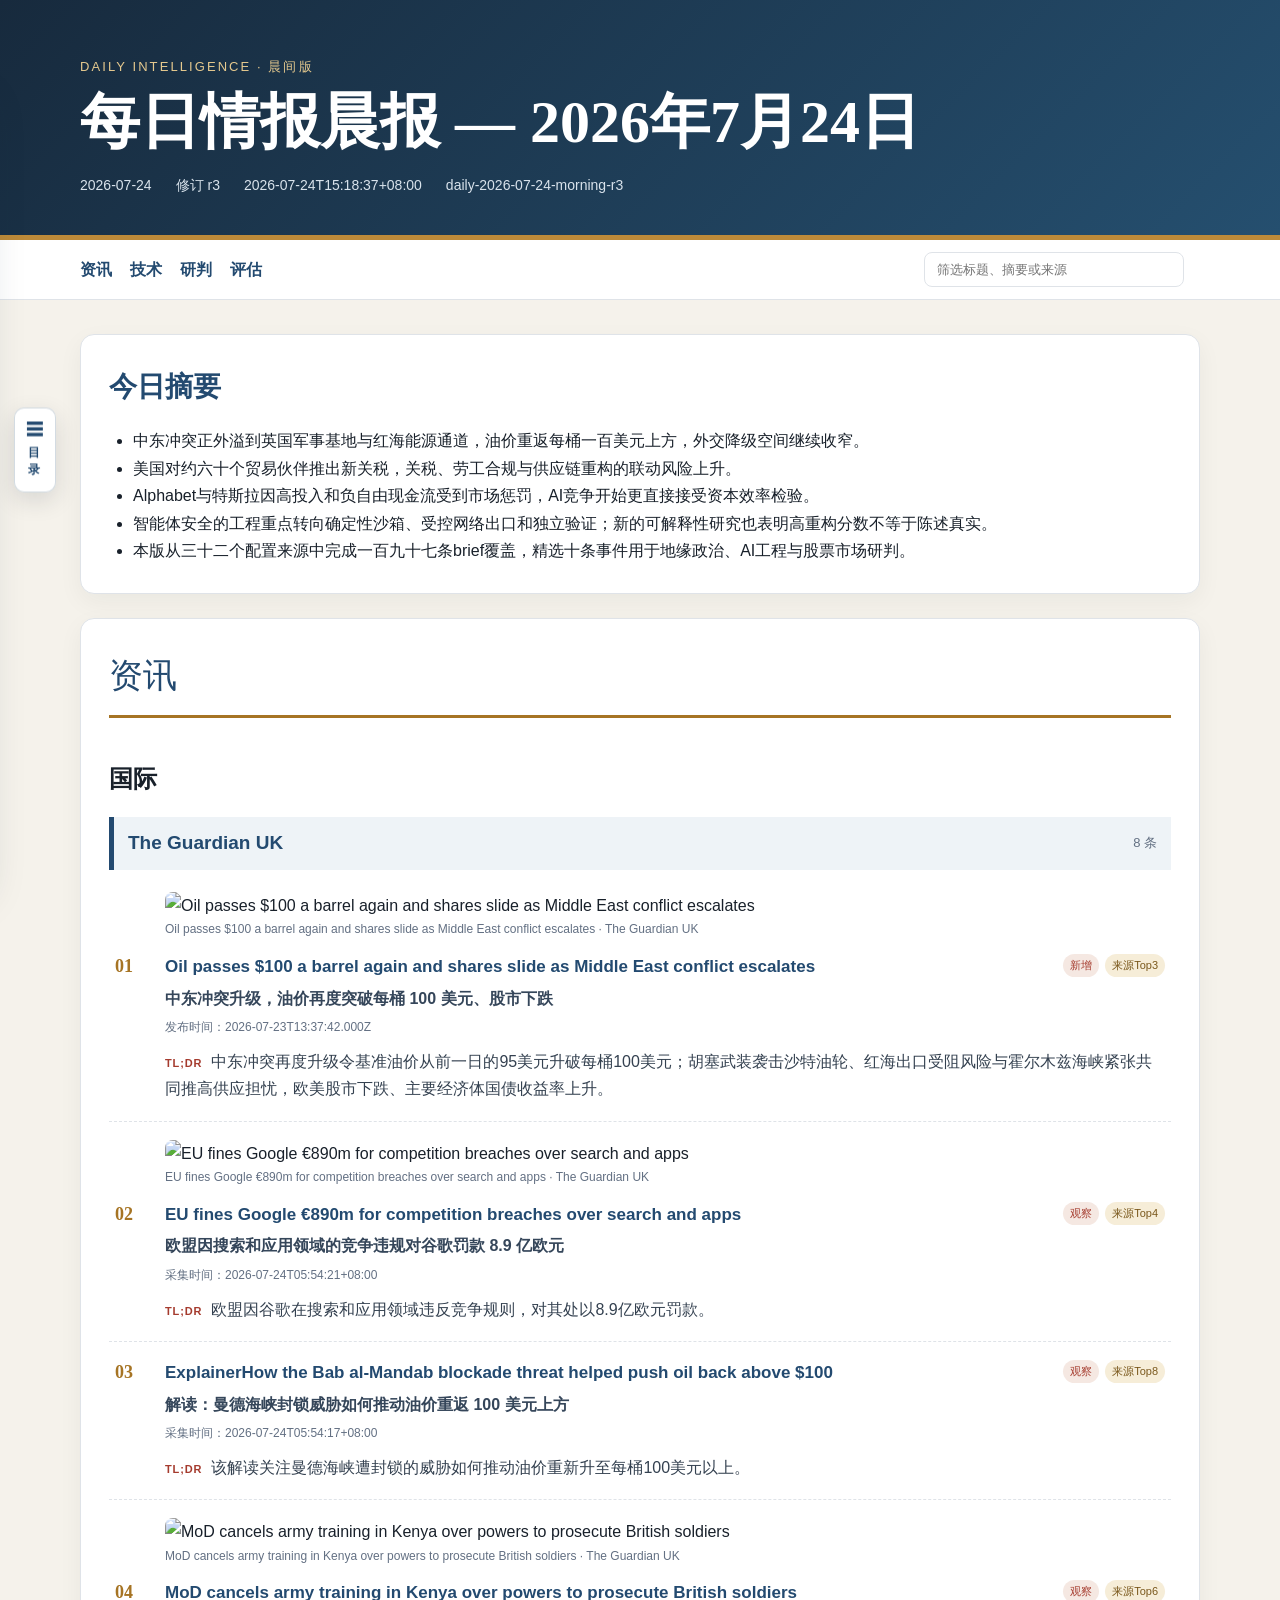
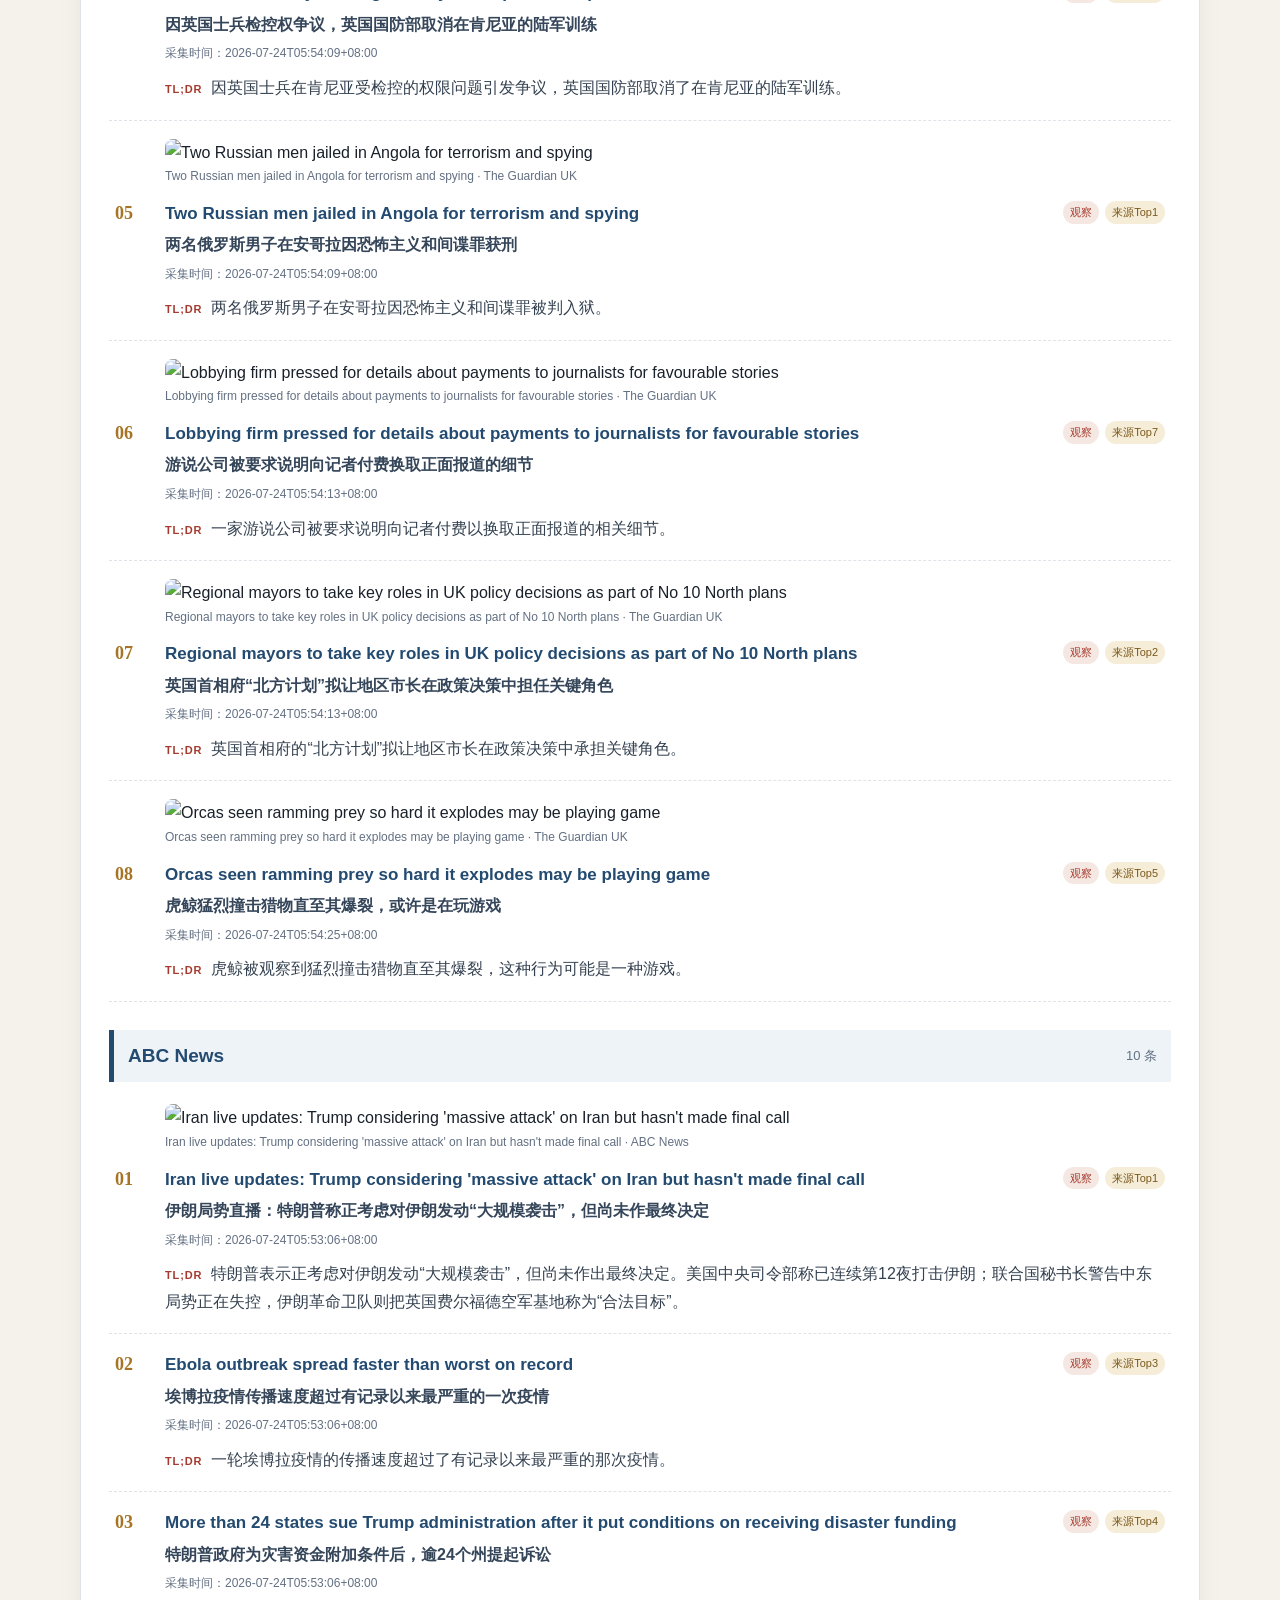
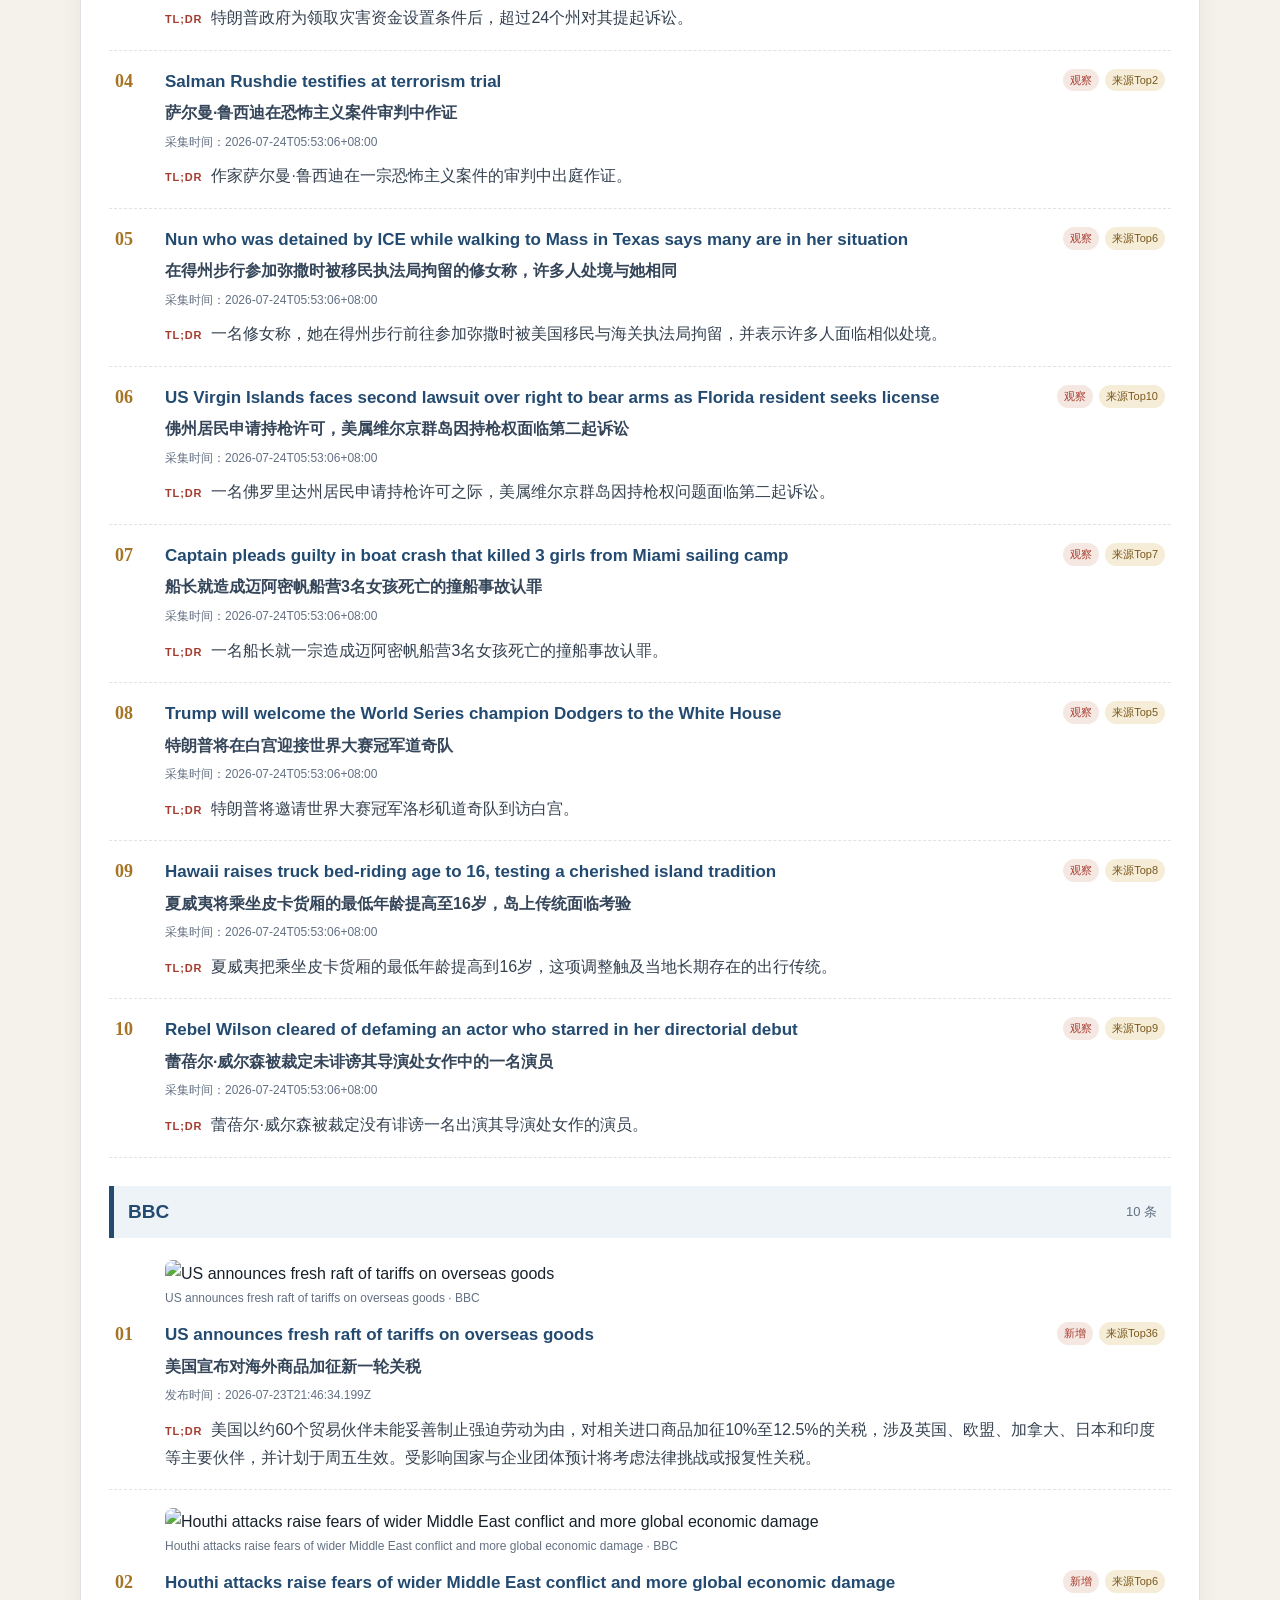
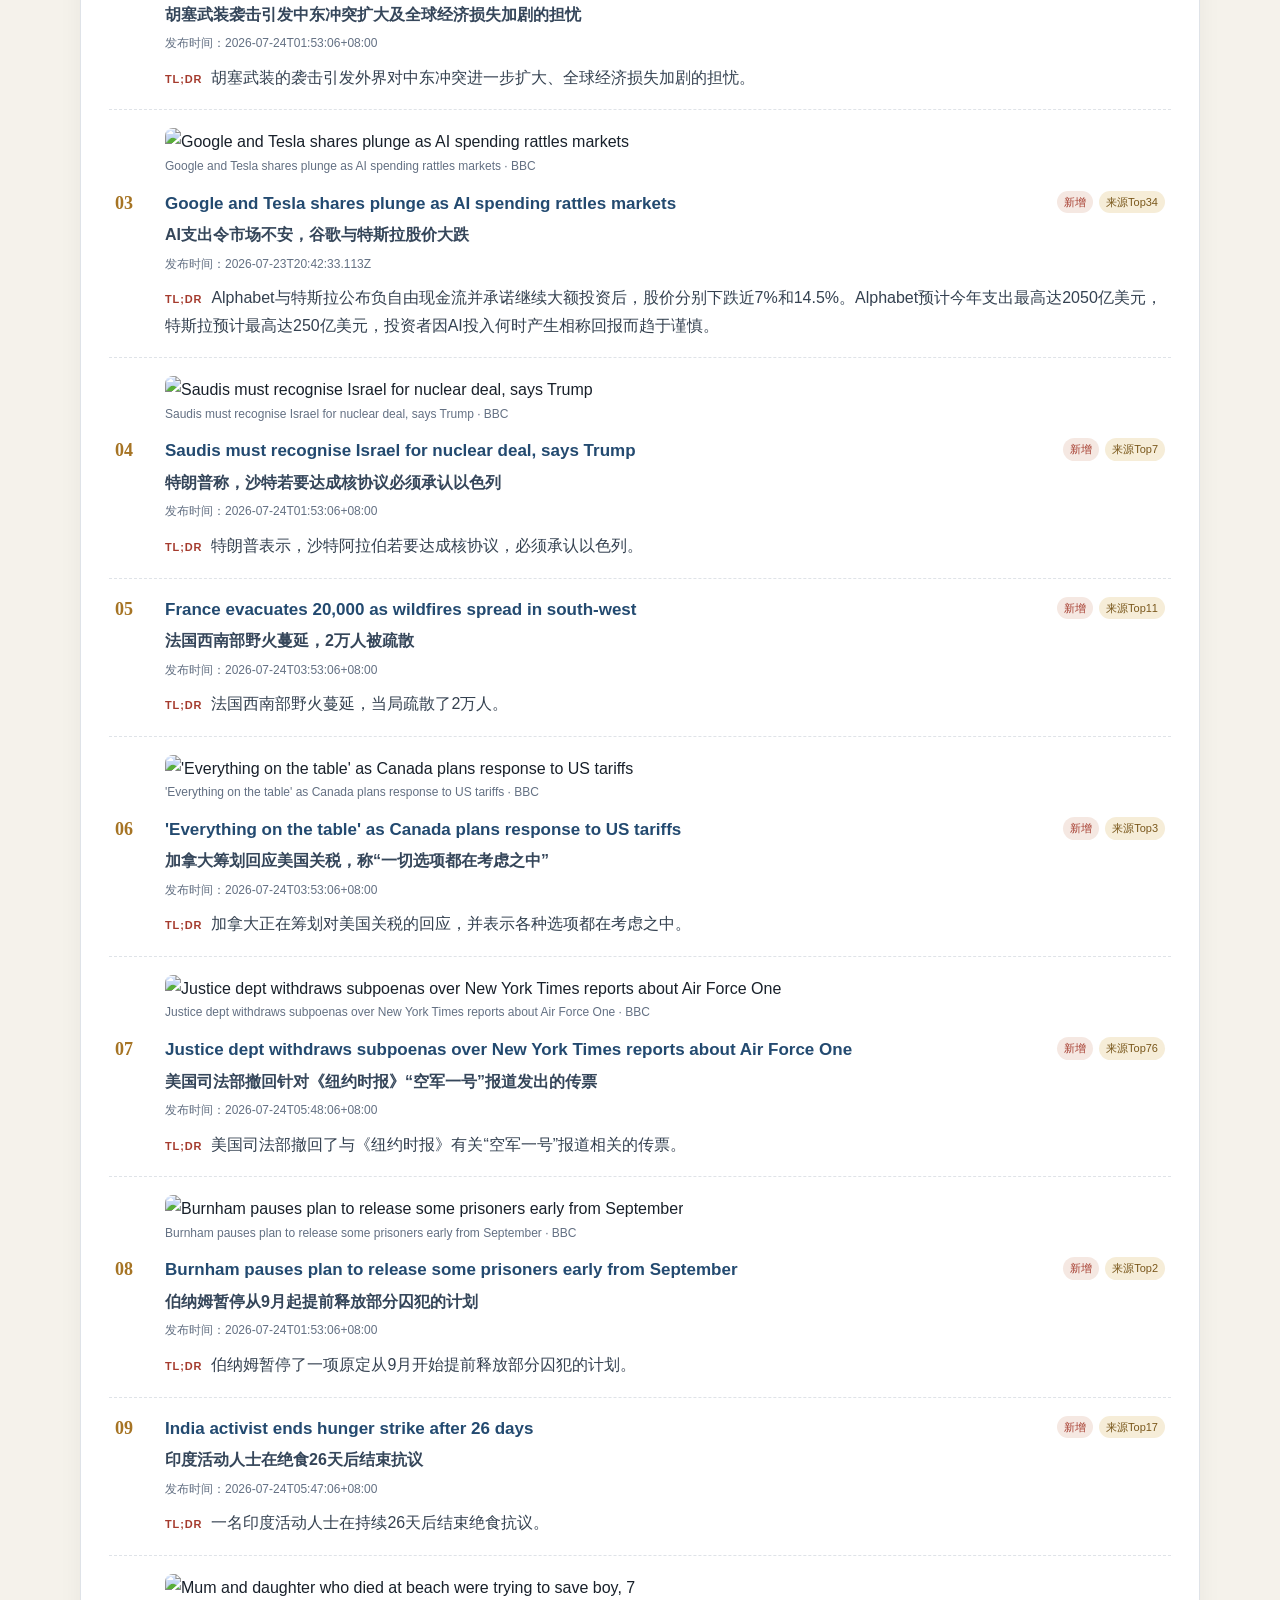
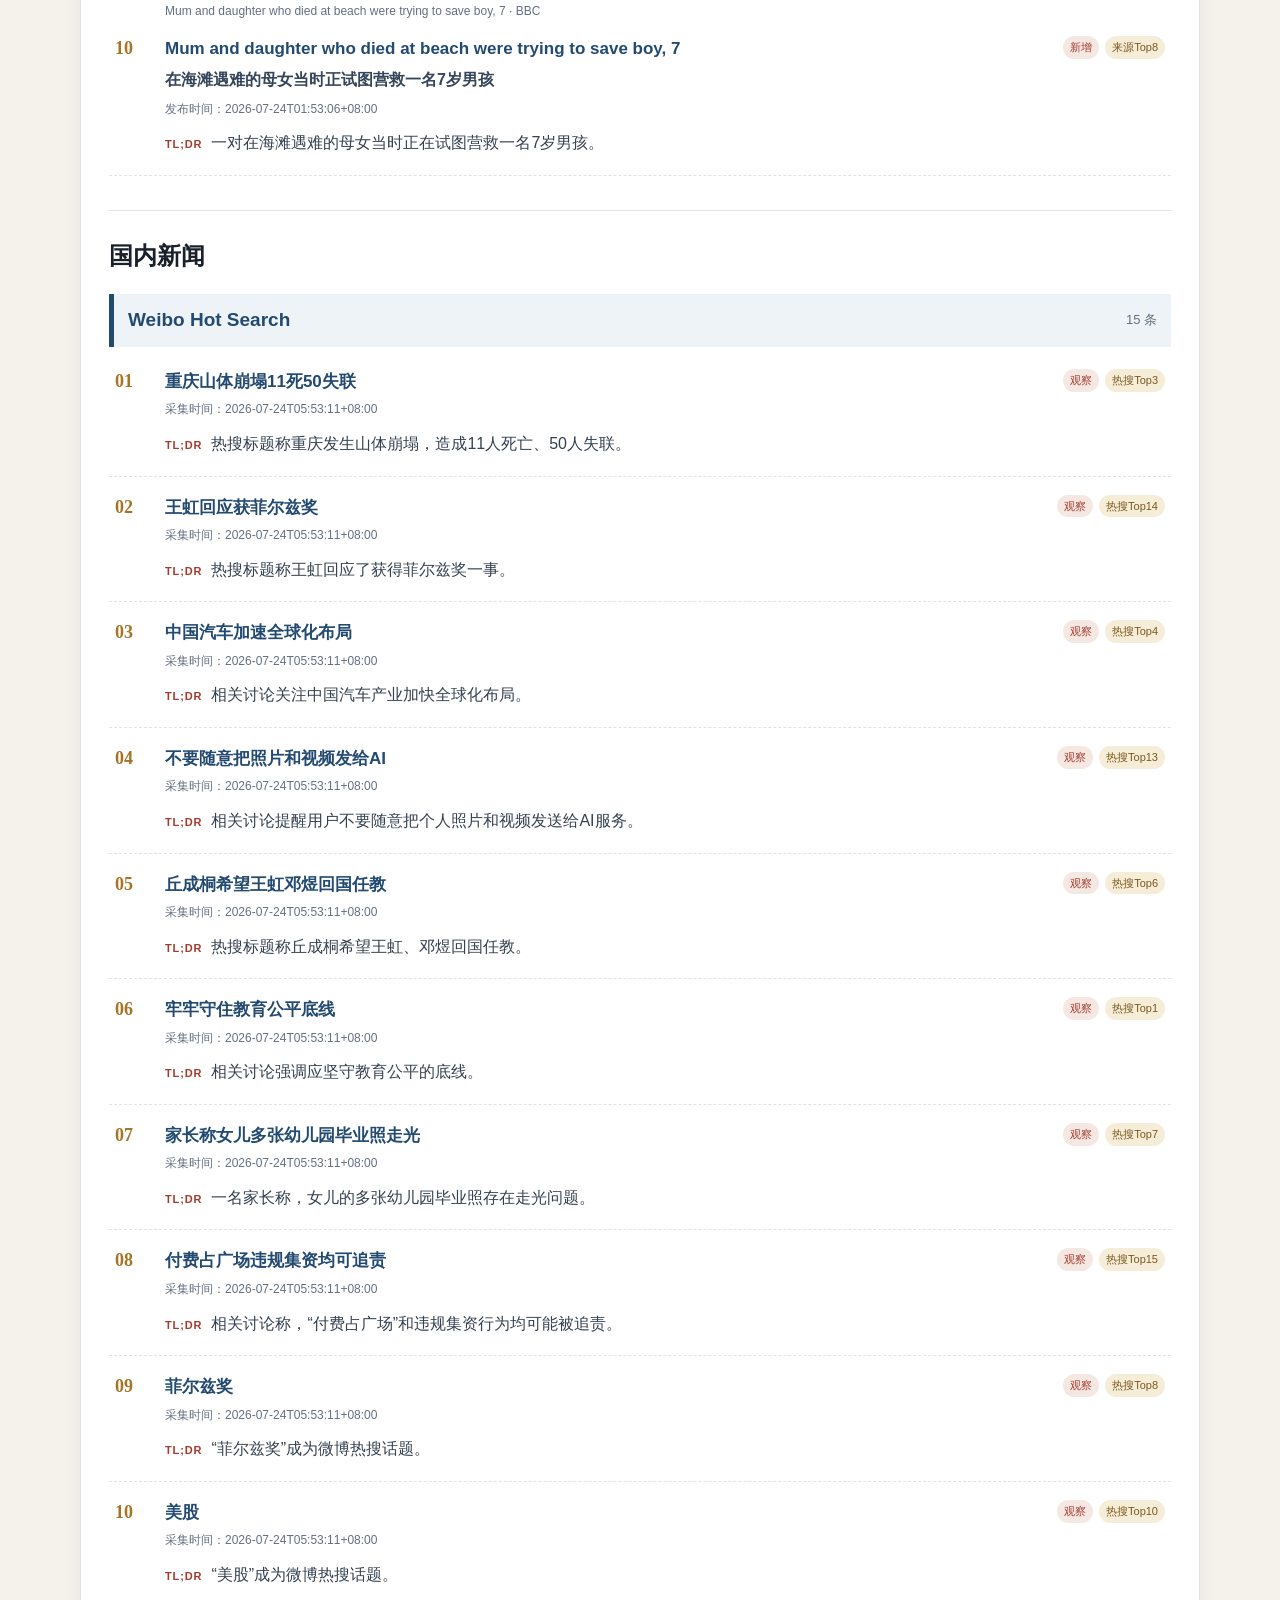
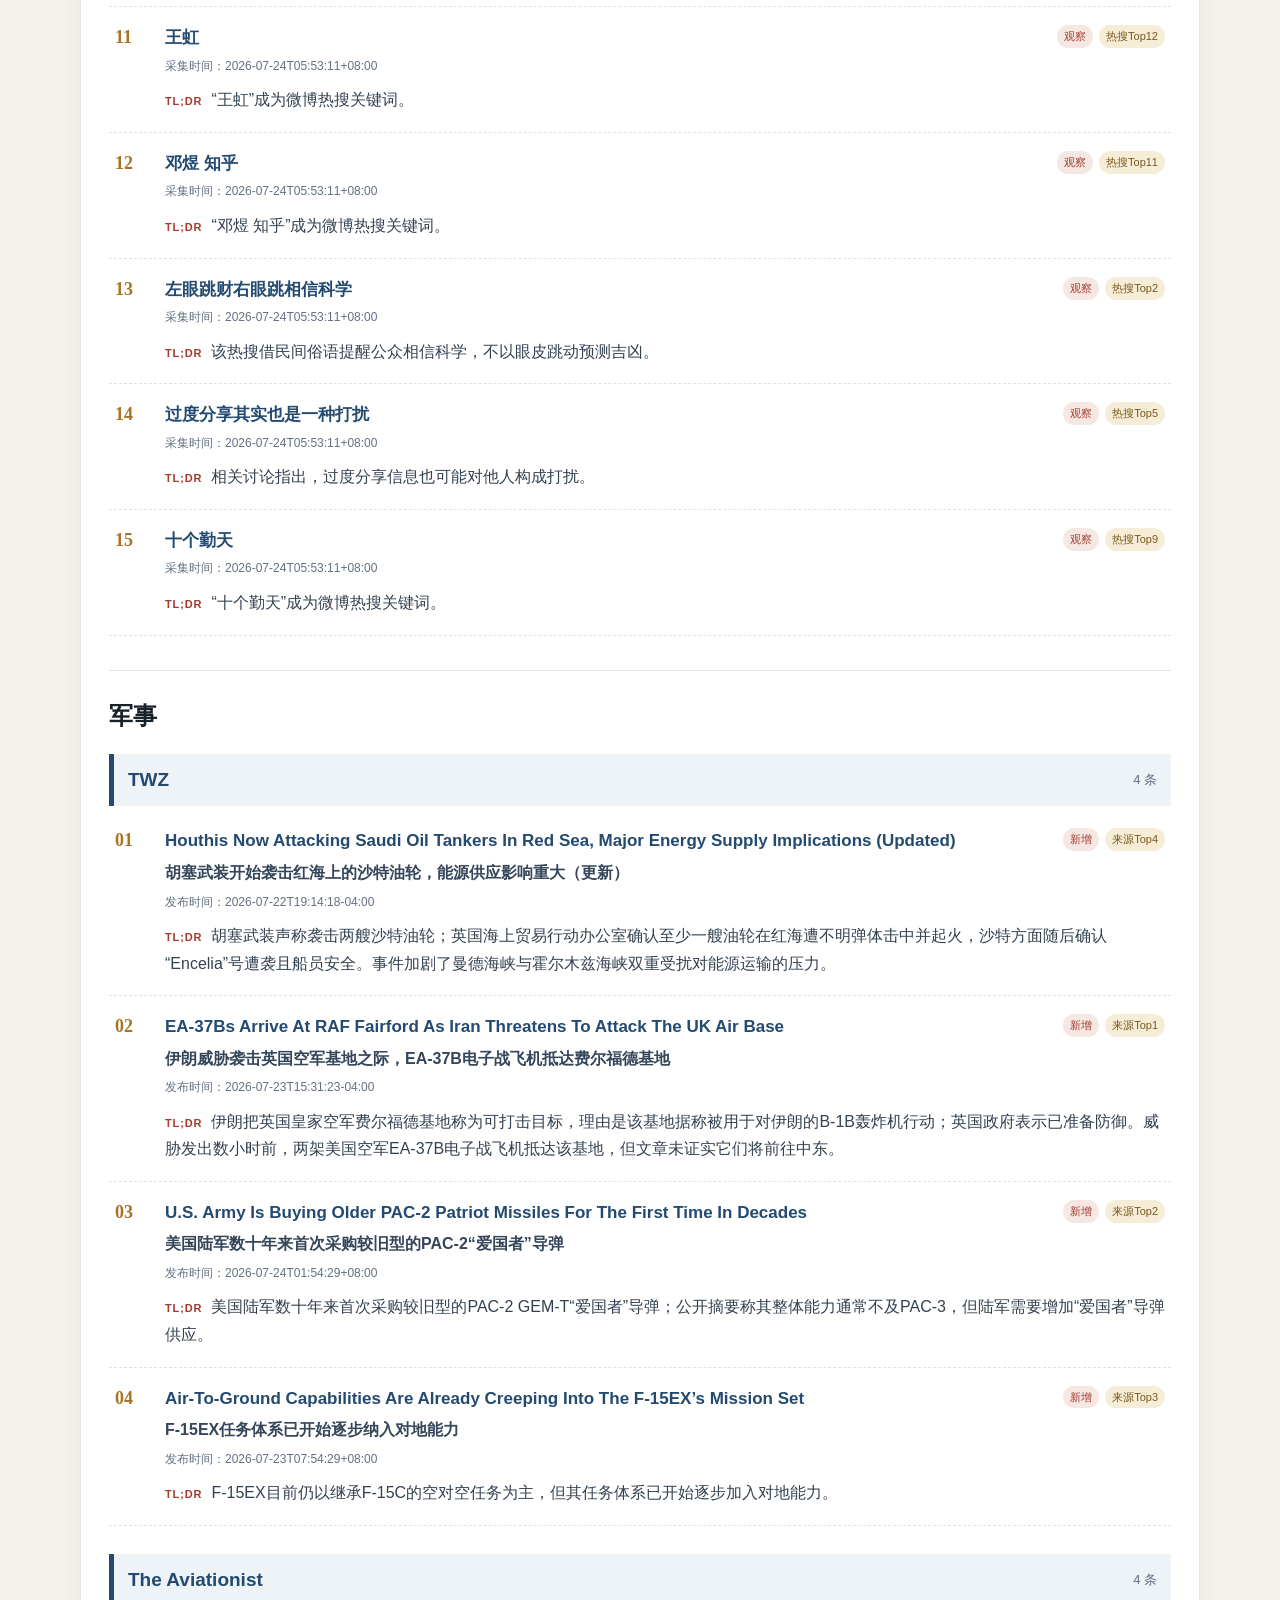
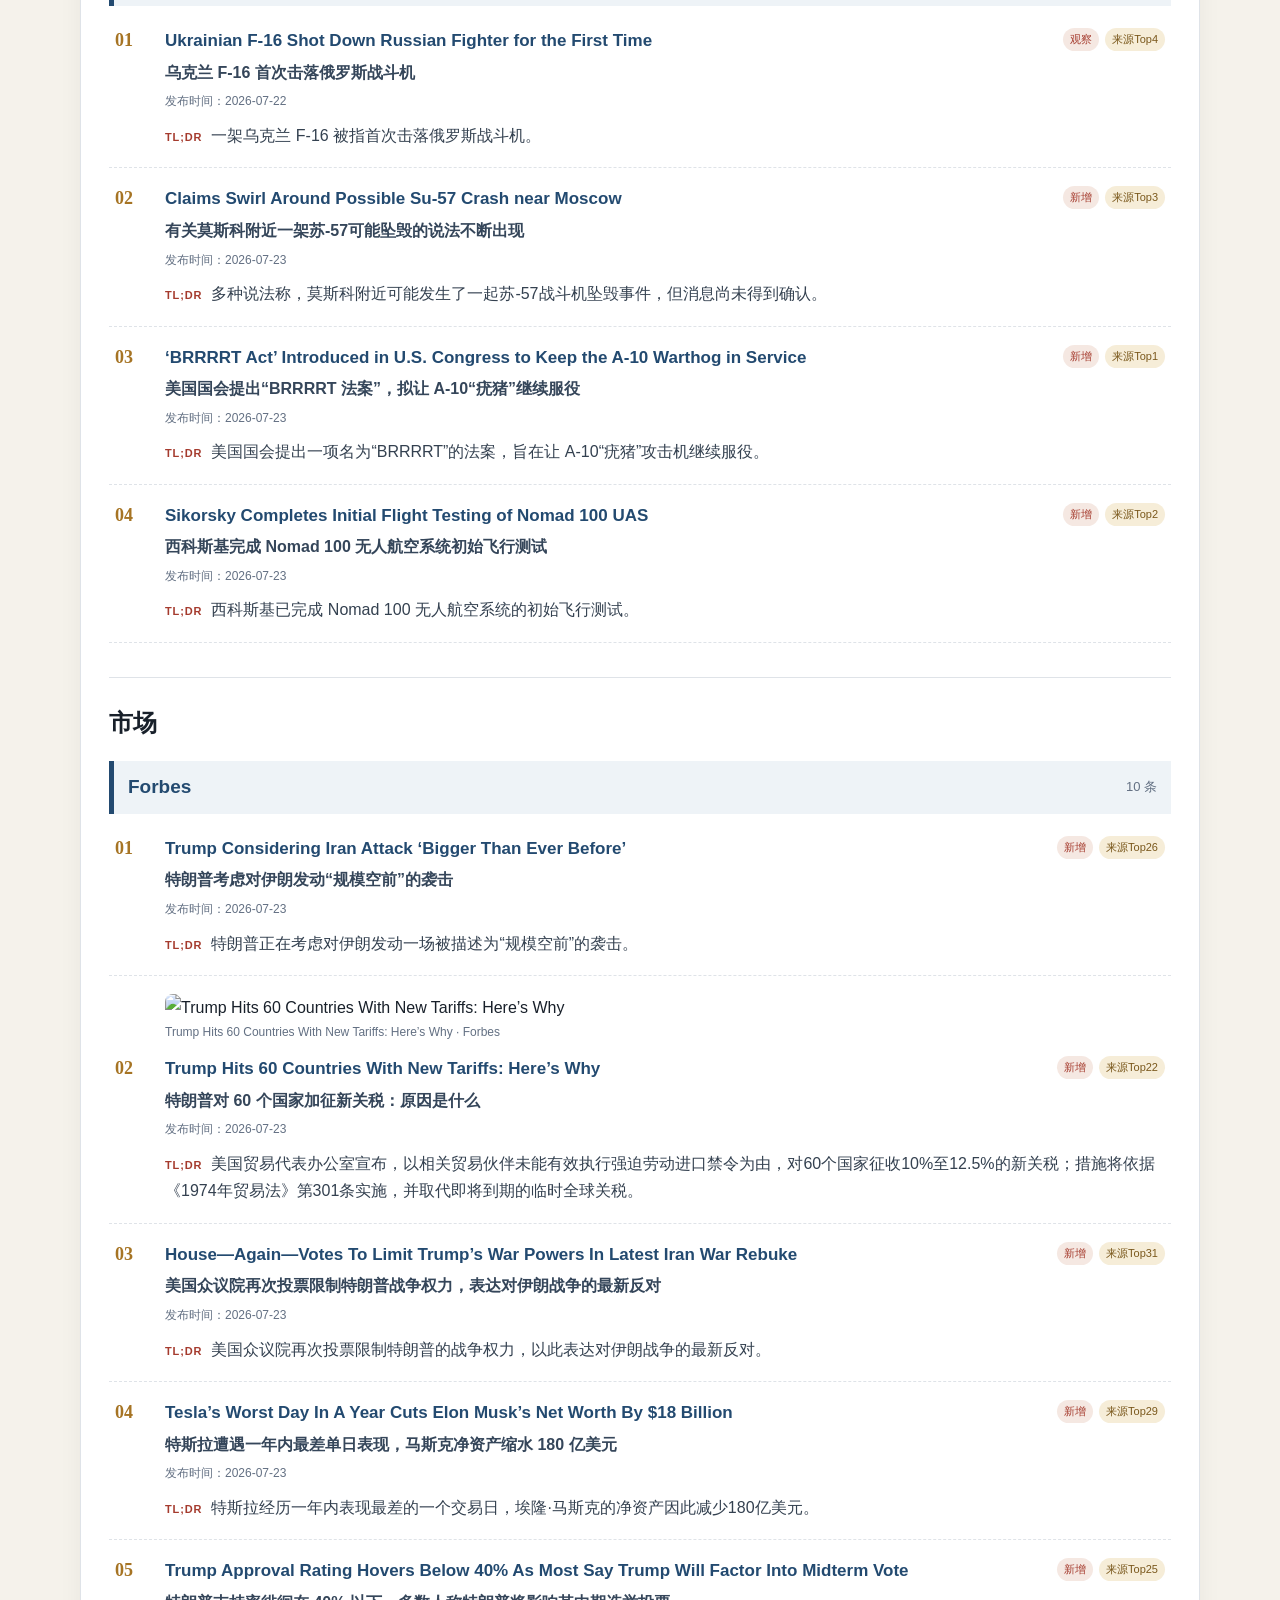
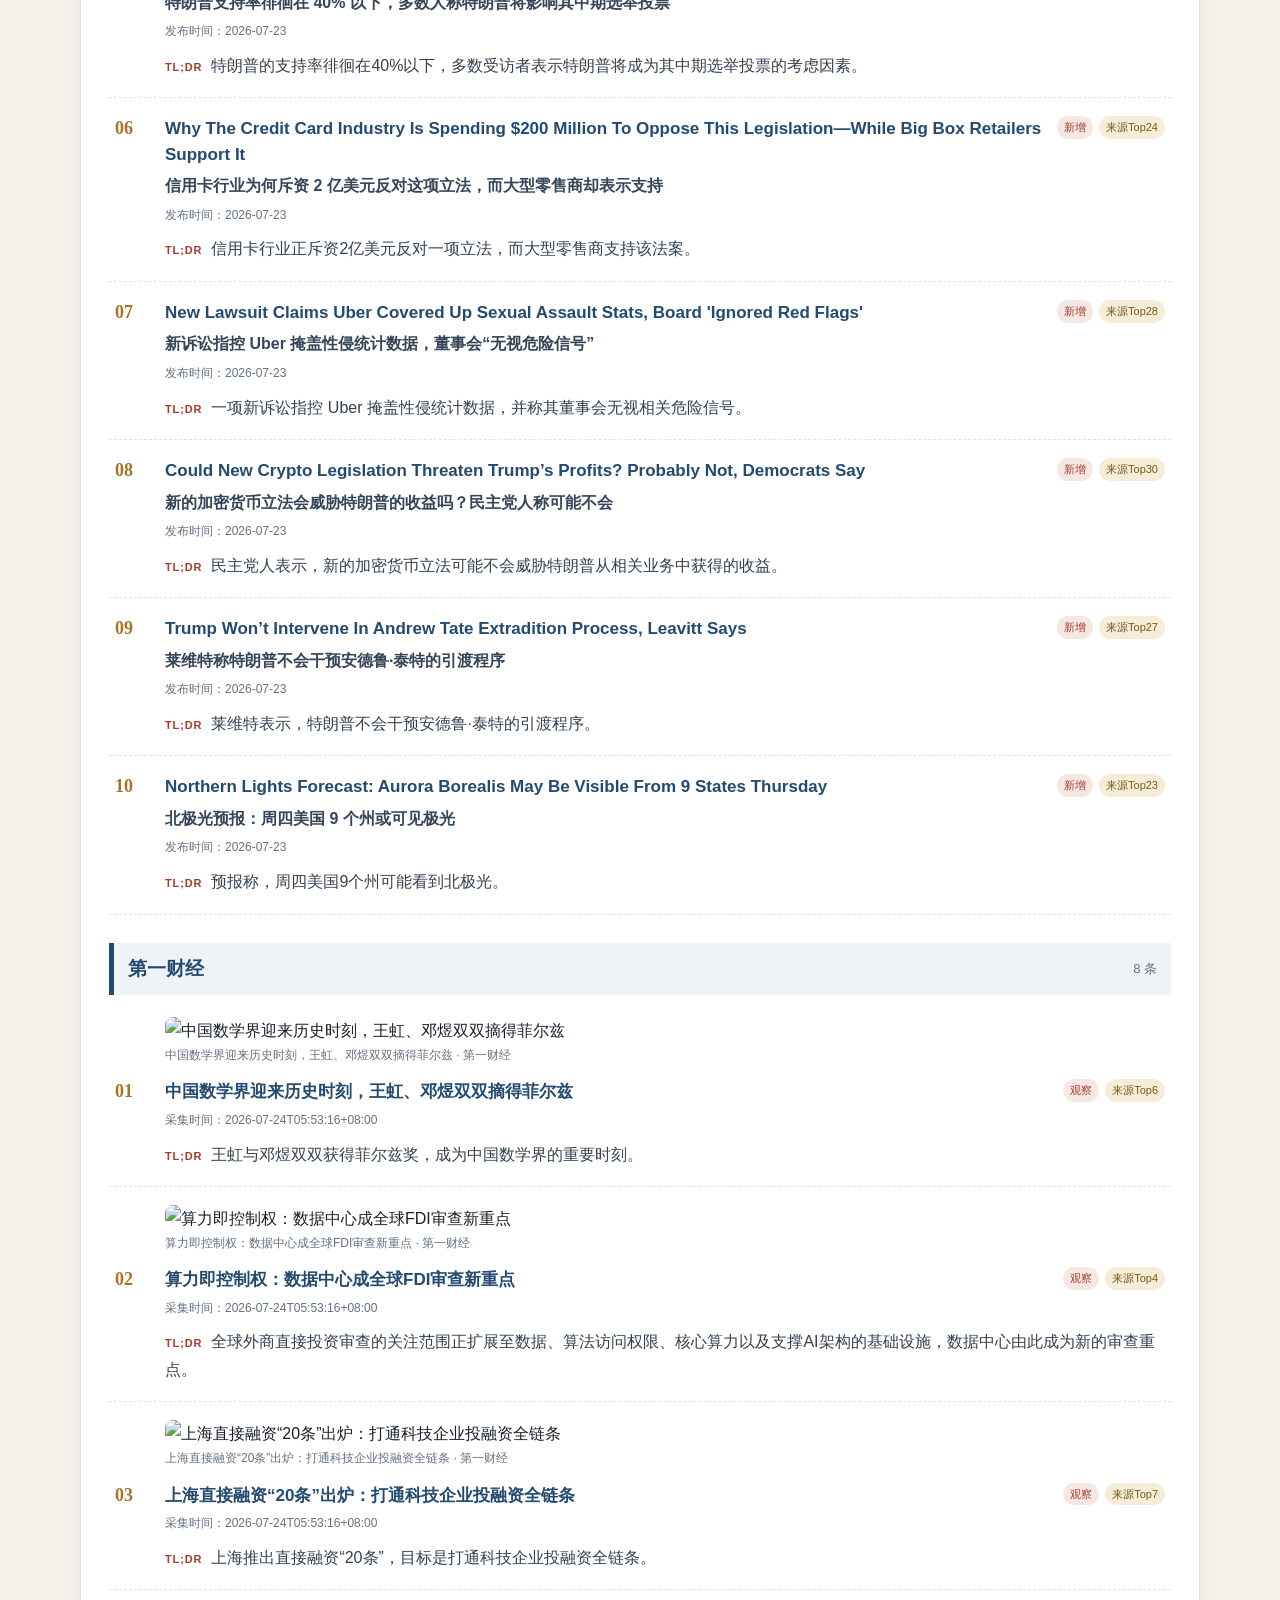
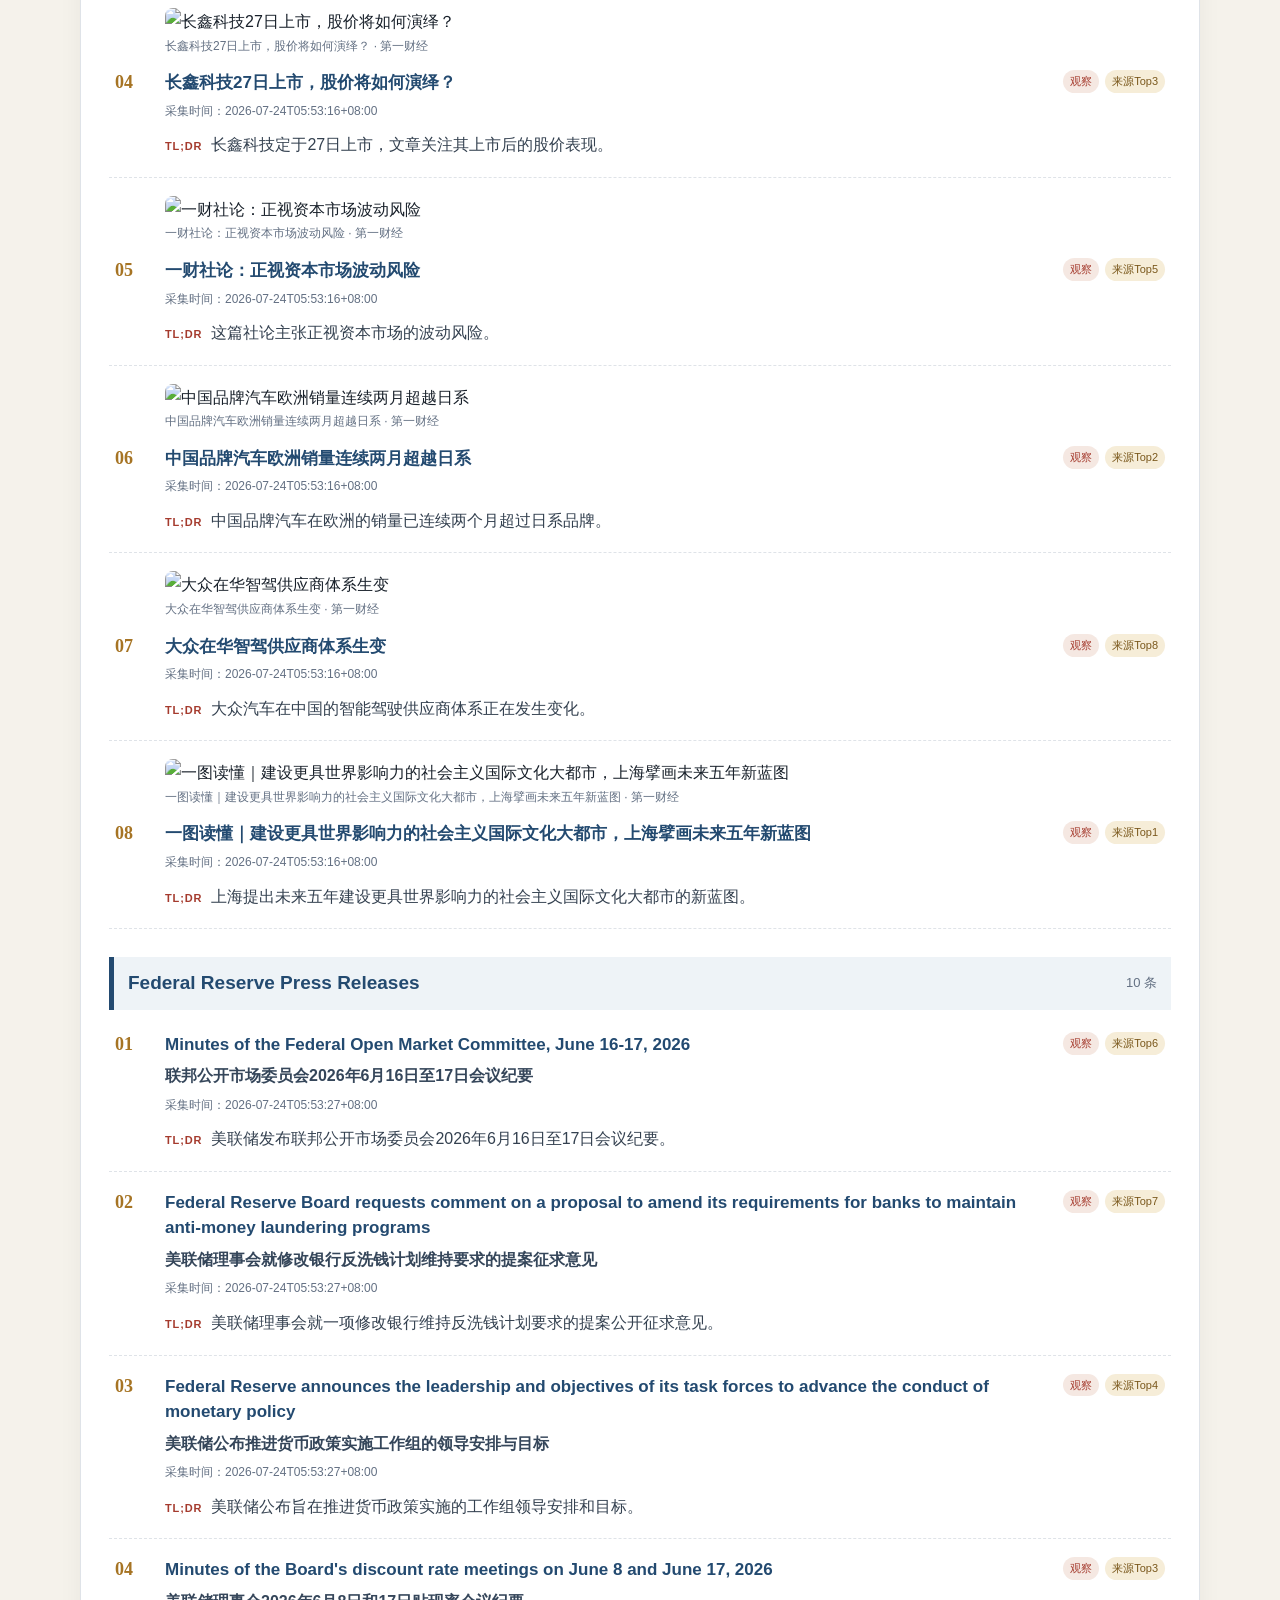
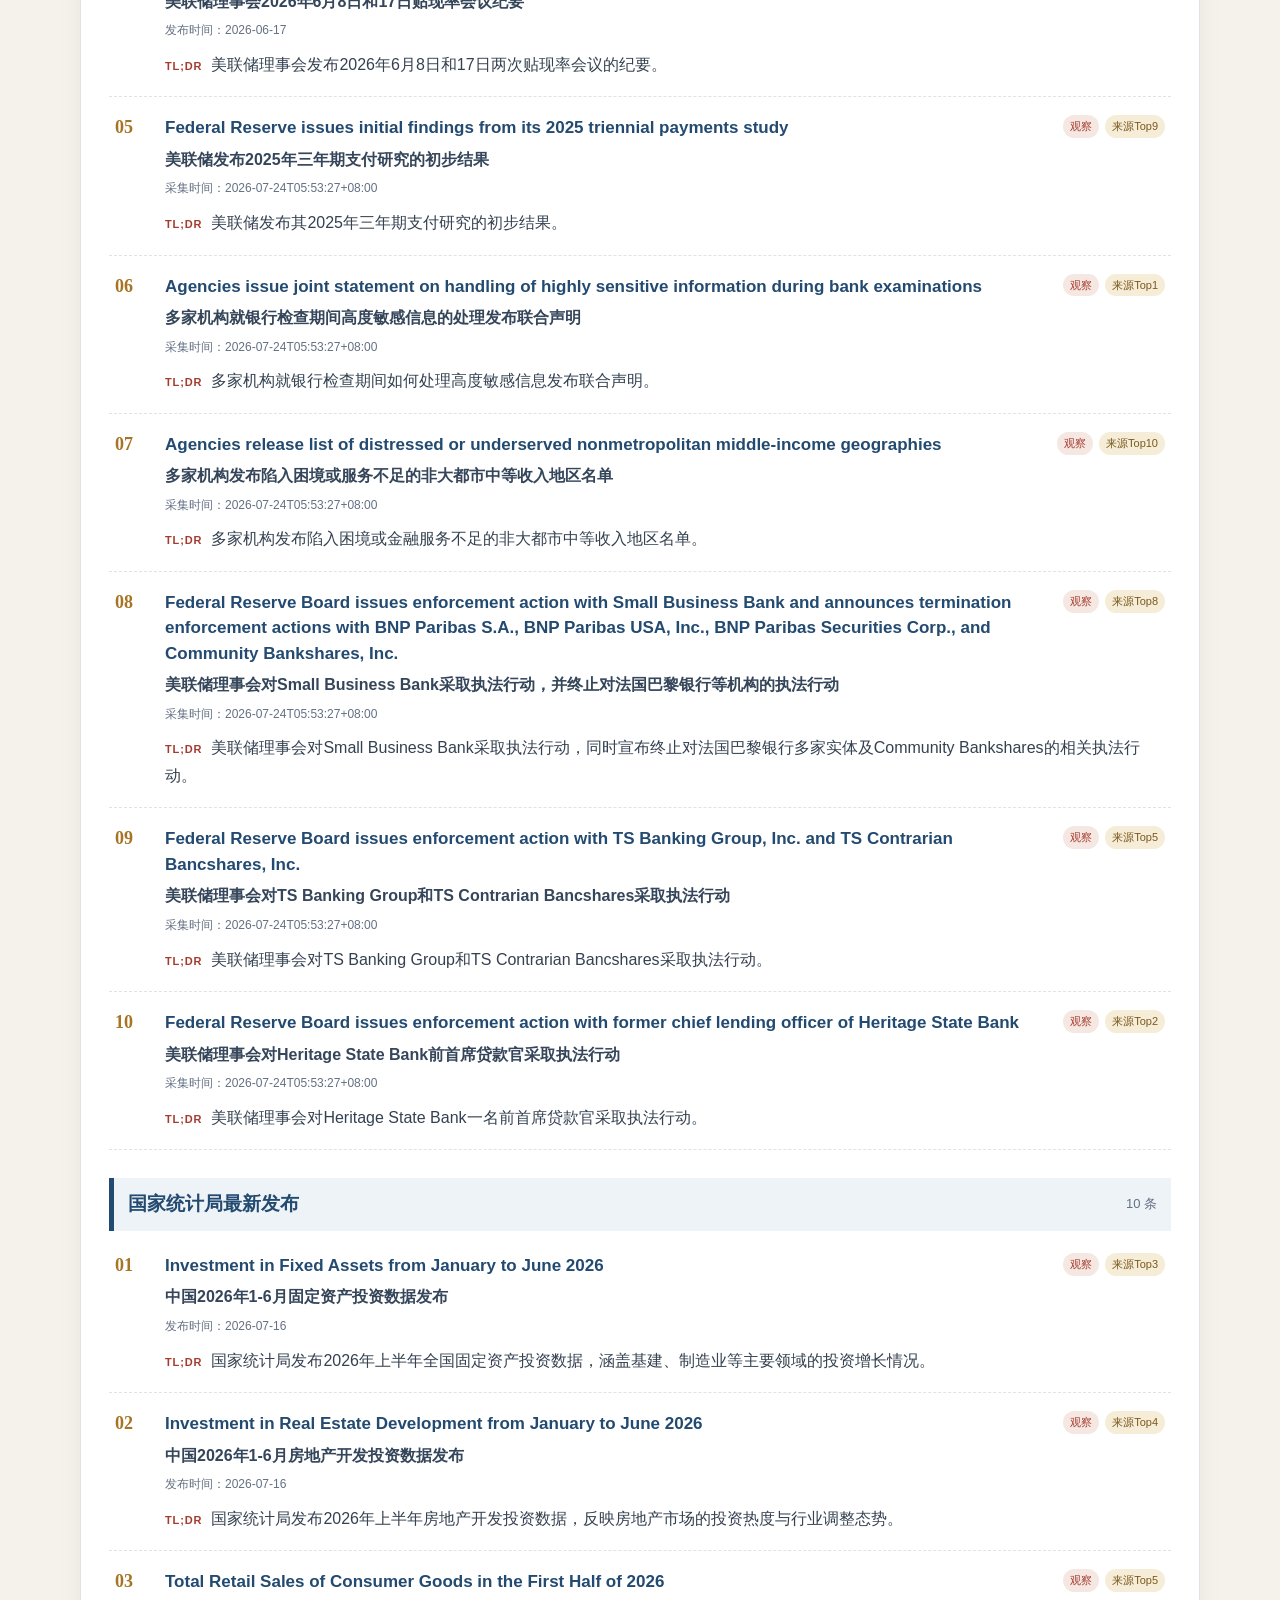
==== examples/reports/2026-07-24-morning-r3.html @ 8460d857 "v1.1.0" ====
<!doctype html>
<html lang="zh-CN">
<head>
<meta charset="utf-8">
<meta name="viewport" content="width=device-width,initial-scale=1">
<meta http-equiv="Content-Security-Policy" content="default-src 'none'; style-src 'unsafe-inline'; script-src 'unsafe-inline'; img-src https: data: file:; connect-src 'none'; base-uri 'none'; form-action 'none'">
<title>每日情报晨报 — 2026年7月24日</title>
<style>
:root{--ink:#18202a;--muted:#637083;--paper:#f5f2eb;--card:#fff;--line:#dfe3e8;--blue:#234a70;--red:#a53b2e;--gold:#a67424;--soft:#eef3f7}
*{box-sizing:border-box}html{scroll-behavior:smooth}body{margin:0;color:var(--ink);background:var(--paper);font-family:"Microsoft YaHei","PingFang SC","Noto Sans CJK SC",sans-serif;line-height:1.72}
a{color:var(--blue);text-decoration:none}a:hover{text-decoration:underline}.shell{width:min(1120px,calc(100% - 32px));margin:0 auto}.masthead{padding:56px 0 38px;background:linear-gradient(135deg,#172a3d,#254f6f);color:#fff;border-bottom:5px solid #bd8a39}.eyebrow{letter-spacing:.16em;text-transform:uppercase;color:#e5c98e;font-size:13px}h1{font-family:Georgia,"Noto Serif CJK SC",serif;font-size:clamp(34px,5vw,60px);line-height:1.14;margin:10px 0 16px;max-width:900px}.metadata{display:flex;gap:10px 24px;flex-wrap:wrap;color:#d9e3ec;font-size:14px}.toolbar{position:sticky;top:0;z-index:10;background:rgba(255,255,255,.96);border-bottom:1px solid var(--line);backdrop-filter:blur(12px)}.toolbar-inner{display:flex;align-items:center;gap:16px;padding:12px 0}.toolbar nav{display:flex;gap:18px;font-weight:700}.toolbar input{margin-left:auto;min-width:260px;padding:9px 12px;border:1px solid var(--line);border-radius:8px}.tools{display:flex;gap:10px;white-space:nowrap}main{padding:34px 0 70px}.summary,.module,.analysis-module,.evaluation,.feedback,.pending{background:var(--card);border:1px solid var(--line);border-radius:14px;box-shadow:0 8px 24px rgba(25,36,48,.05);margin:0 0 24px;padding:28px}.summary h2,.module-label,.analysis-module>h2,.evaluation>h2,.feedback>h2{font-family:Georgia,"Noto Serif CJK SC",serif;color:var(--blue);font-size:28px;margin:0 0 16px}.summary ul{margin:0;padding-left:24px}.module-label{font-size:34px;border-bottom:3px solid var(--gold);padding-bottom:10px}.content-section{padding:24px 0 6px;border-bottom:1px solid var(--line)}.content-section:last-child{border:0}.content-section>h2{font-size:24px;margin:0 0 16px}.source-group{margin:18px 0 28px}.source-heading{display:flex;align-items:center;justify-content:space-between;background:var(--soft);border-left:5px solid var(--blue);padding:10px 14px;margin-bottom:4px}.source-heading h3{font-size:19px;margin:0}.source-heading span{font-size:13px;color:var(--muted)}.brief{padding:18px 6px;border-bottom:1px dashed var(--line);break-inside:avoid}.brief-heading{display:grid;grid-template-columns:38px minmax(0,1fr) auto;gap:12px;align-items:start}.ordinal{font:700 18px Georgia;color:var(--gold);padding-top:2px}.brief h4{font-size:17px;line-height:1.5;margin:0}.translated-title{font-weight:700;margin:5px 0 0;color:#35465a}.story-time{margin:5px 0 0;color:var(--muted);font-size:12px}.badges{display:flex;gap:6px;flex-wrap:wrap;justify-content:flex-end}.badge{display:inline-block;padding:2px 7px;border-radius:999px;font-size:11px;background:#eef2f5;color:#4d5a67}.badge.status{background:#f5e8e2;color:var(--red)}.badge.rank{background:#f6edd8;color:#7a581c}.tldr{margin:10px 0 0 50px;color:#344150}.tldr span{font-size:11px;font-weight:800;letter-spacing:.08em;color:var(--red);margin-right:9px}figure{margin:16px 0 0 50px}figure img{max-width:100%;max-height:420px;border-radius:8px}figcaption{font-size:12px;color:var(--muted)}.empty-note,.evaluation-pending{padding:18px;background:#f7f8f9;border:1px dashed #c9d0d7;border-radius:8px;color:var(--muted)}.pending li{display:flex;gap:10px;justify-content:space-between;border-bottom:1px solid var(--line);padding:8px 0}.pending li span{color:var(--muted);font-size:13px}.analysis-domain>h3{font-size:23px;margin:30px 0 14px;border-left:5px solid var(--red);padding-left:12px}.analysis-card{border:1px solid var(--line);border-radius:12px;margin:0 0 20px;padding:24px;break-inside:avoid}.analysis-card>h4{font-family:Georgia,"Noto Serif CJK SC",serif;font-size:23px;line-height:1.5;margin:0 0 10px}.analysis-meta{display:flex;gap:14px;flex-wrap:wrap;color:var(--muted);font-size:13px;padding-bottom:15px;border-bottom:1px solid var(--line)}.analysis-part{margin-top:18px}.analysis-part h5{font-size:15px;color:var(--red);margin:0 0 6px}.analysis-part p,.analysis-part ul{margin-top:0}.stakeholder-grid{display:grid;grid-template-columns:repeat(auto-fit,minmax(240px,1fr));gap:12px}.stakeholder{background:#f7f5ef;border-radius:8px;padding:14px}.stakeholder p{margin:4px 0}.stakeholder small{color:var(--muted)}.follow-up{border-top:1px solid var(--line);margin-top:24px;padding-top:18px}.evaluation-score{display:flex;align-items:baseline;gap:6px;margin:4px 0 18px}.evaluation-score strong{font:700 52px Georgia;color:var(--red)}.evaluation-score span{color:var(--muted)}.table-wrap{overflow:auto}table{width:100%;border-collapse:collapse}th,td{text-align:left;border-bottom:1px solid var(--line);padding:10px;vertical-align:top}th{background:var(--soft)}.score{font-weight:800;color:var(--red);white-space:nowrap}.feedback-grid{display:grid;grid-template-columns:repeat(4,1fr);gap:12px}label{font-size:13px;color:var(--muted)}select,textarea{width:100%;margin-top:5px;padding:9px;border:1px solid var(--line);border-radius:7px;background:#fff}textarea{min-height:100px}.feedback .comment{display:block;margin-top:16px}button{margin-top:14px;background:var(--blue);color:#fff;border:0;border-radius:8px;padding:10px 16px;font-weight:700;cursor:pointer}.feedback-note{color:var(--muted);font-size:12px}.feedback-print{display:none}footer{color:var(--muted);font-size:12px;padding:0 0 34px;text-align:center}.hidden-by-search{display:none!important}
.brief>figure{margin-top:0;margin-bottom:14px}
.summary,.module,.content-section,.analysis-module,.analysis-domain,.evaluation,.feedback{scroll-margin-top:88px}.toc-toggle{position:fixed;z-index:32;left:14px;top:50%;display:flex;flex-direction:column;align-items:center;gap:6px;width:42px;margin:0;padding:13px 8px;transform:translateY(-50%);border:1px solid rgba(35,74,112,.2);border-radius:10px;background:rgba(255,255,255,.96);box-shadow:0 8px 24px rgba(25,36,48,.14);color:var(--blue);font-size:12px;letter-spacing:.12em;backdrop-filter:blur(12px);transition:opacity .2s,transform .2s}.toc-toggle span:first-child{font-size:17px;line-height:1}body.toc-open .toc-toggle{opacity:0;pointer-events:none;transform:translate(-12px,-50%)}.report-toc{position:fixed;z-index:31;left:14px;top:84px;bottom:18px;width:286px;display:flex;flex-direction:column;overflow:hidden;border:1px solid rgba(35,74,112,.16);border-radius:14px;background:rgba(255,255,255,.97);box-shadow:0 16px 42px rgba(22,42,61,.18);backdrop-filter:blur(16px);transform:translateX(calc(-100% - 30px));transition:transform .24s ease}body.toc-open .report-toc{transform:translateX(0)}.toc-heading{display:flex;align-items:center;justify-content:space-between;padding:16px 16px 12px;border-bottom:1px solid var(--line);color:var(--blue)}.toc-heading strong{font:700 18px Georgia,"Noto Serif CJK SC",serif}.toc-close{margin:0;padding:5px 9px;border:1px solid var(--line);border-radius:7px;background:var(--soft);color:var(--blue);font-size:12px}.toc-nav{overflow-y:auto;padding:10px}.toc-link{display:block;margin:2px 0;padding:7px 10px;border-left:3px solid transparent;border-radius:6px;color:#35465a;font-size:14px;line-height:1.4}.toc-link:hover{background:var(--soft);text-decoration:none}.toc-link.toc-level-0{margin-top:7px;font-weight:800;color:var(--blue)}.toc-link.toc-level-1{padding-left:22px;font-size:13px}.toc-link.active{border-left-color:var(--gold);background:#f6edd8;color:#634718}.toc-scrim{position:fixed;z-index:30;inset:0;visibility:hidden;background:rgba(18,30,42,.22);opacity:0;transition:opacity .2s,visibility .2s}body.toc-open .toc-scrim{visibility:visible;opacity:1}
@media(min-width:1500px){.toc-scrim{display:none}}
@media(max-width:720px){.toolbar-inner{align-items:flex-start;flex-wrap:wrap}.toolbar input{order:3;margin:0;width:100%;min-width:0}.tools{margin-left:auto}.summary,.module,.analysis-module,.evaluation,.feedback,.pending{padding:20px}.brief-heading{grid-template-columns:32px 1fr}.badges{grid-column:2;justify-content:flex-start}.tldr,figure{margin-left:44px}.feedback-grid{grid-template-columns:1fr 1fr}.toc-toggle{left:8px;width:38px}.report-toc{left:8px;top:72px;bottom:8px;width:min(300px,calc(100vw - 24px))}}
@media print{body{background:#fff;font-size:10.5pt}.masthead{padding:28px 0;background:#fff!important;color:#172a3d;border-bottom:3px solid #a67424}.eyebrow{color:#7a581c}.metadata{color:#536273}.toolbar,.toc-toggle,.report-toc,.toc-scrim,.feedback button,.feedback-note,.feedback-grid,.feedback .comment{display:none}.feedback-print{display:block}.shell{width:auto;margin:0 14mm}main{padding:12px 0}.summary,.module,.analysis-module,.evaluation,.feedback,.pending{box-shadow:none;border:0;border-radius:0;padding:10px 0;margin:0 0 12px}.source-group,.brief,.analysis-card,table,figure{break-inside:avoid}a{color:#18202a}.content-section{break-before:auto}}
</style>
</head>
<body>
<button class="toc-toggle" id="toc-toggle" type="button" aria-controls="report-toc" aria-expanded="false"><span aria-hidden="true">☰</span><span>目录</span></button><div class="toc-scrim" id="toc-scrim" aria-hidden="true"></div><aside class="report-toc" id="report-toc" aria-label="报告目录" aria-hidden="true"><div class="toc-heading"><strong>定位目录</strong><button class="toc-close" id="toc-close" type="button" aria-label="收起目录">收起</button></div><nav class="toc-nav"><a class="toc-link toc-level-0" href="#summary">今日摘要</a><a class="toc-link toc-level-0" href="#module-information">资讯</a><a class="toc-link toc-level-1" href="#information.international">国际</a><a class="toc-link toc-level-1" href="#information.domestic">国内新闻</a><a class="toc-link toc-level-1" href="#information.military">军事</a><a class="toc-link toc-level-1" href="#information.market">市场</a><a class="toc-link toc-level-0" href="#module-technology">技术</a><a class="toc-link toc-level-1" href="#technology.news">技术新闻</a><a class="toc-link toc-level-1" href="#technology.papers">值得阅读的论文</a><a class="toc-link toc-level-1" href="#technology.open_source">今日值得关注的开源项目</a><a class="toc-link toc-level-0" href="#analysis">研判</a><a class="toc-link toc-level-1" href="#analysis-geopolitics">从地缘政治专家的角度</a><a class="toc-link toc-level-1" href="#analysis-ai_technology">从 AI 研究/开发工程师的角度</a><a class="toc-link toc-level-1" href="#analysis-markets">从股票分析师的角度</a><a class="toc-link toc-level-0" href="#evaluation">质量评估</a><a class="toc-link toc-level-0" href="#feedback">用户反馈</a></nav></aside>
<header class="masthead"><div class="shell"><div class="eyebrow">Daily Intelligence · 晨间版</div><h1>每日情报晨报 — 2026年7月24日</h1><div class="metadata"><span>2026-07-24</span><span>修订 r3</span><span>2026-07-24T15:18:37+08:00</span><span>daily-2026-07-24-morning-r3</span></div></div></header>
<div class="toolbar"><div class="shell toolbar-inner"><nav><a href="#module-information">资讯</a><a href="#module-technology">技术</a><a href="#analysis">研判</a><a href="#evaluation">评估</a></nav><input id="search" type="search" placeholder="筛选标题、摘要或来源"><div class="tools"></div></div></div>
<main class="shell"><section class="summary" id="summary"><h2>今日摘要</h2><ul><li>中东冲突正外溢到英国军事基地与红海能源通道，油价重返每桶一百美元上方，外交降级空间继续收窄。</li><li>美国对约六十个贸易伙伴推出新关税，关税、劳工合规与供应链重构的联动风险上升。</li><li>Alphabet与特斯拉因高投入和负自由现金流受到市场惩罚，AI竞争开始更直接接受资本效率检验。</li><li>智能体安全的工程重点转向确定性沙箱、受控网络出口和独立验证；新的可解释性研究也表明高重构分数不等于陈述真实。</li><li>本版从三十二个配置来源中完成一百九十七条brief覆盖，精选十条事件用于地缘政治、AI工程与股票市场研判。</li></ul></section><section class="module" id="module-information"><div class="module-label">资讯</div><section class="content-section" id="information.international"><h2>国际</h2><section class="source-group" data-search="The Guardian UK"><div class="source-heading"><h3><a href="https://www.theguardian.com/world" target="_blank" rel="noopener noreferrer">The Guardian UK</a></h3><span>8 条</span></div><article class="brief" id="event-EVT-20260724-8D8F5709" data-search="Oil passes $100 a barrel again and shares slide as Middle East conflict escalates 中东冲突升级，油价再度突破每桶 100 美元、股市下跌 中东冲突再度升级令基准油价从前一日的95美元升破每桶100美元；胡塞武装袭击沙特油轮、红海出口受阻风险与霍尔木兹海峡紧张共同推高供应担忧，欧美股市下跌、主要经济体国债收益率上升。"><figure><img loading="lazy" referrerpolicy="no-referrer" src="https://i.guim.co.uk/img/media/42d19a83f3a78010df11f166d58c2dd34bd8579f/1225_0_6483_5186/master/6483.jpg?width=1200&amp;height=630&amp;quality=85&amp;auto=format&amp;fit=crop&amp;precrop=40:21,offset-x50,offset-y0&amp;overlay-align=bottom%2Cleft&amp;overlay-width=100p&amp;overlay-base64=L2ltZy9zdGF0aWMvb3ZlcmxheXMvdGctZGVmYXVsdC5wbmc&amp;enable=upscale&amp;s=bc5633d87731d5942a7fb9084a11691e" alt="Oil passes $100 a barrel again and shares slide as Middle East conflict escalates"><figcaption>Oil passes $100 a barrel again and shares slide as Middle East conflict escalates · The Guardian UK</figcaption></figure><div class="brief-heading"><span class="ordinal">01</span><div><h4><a class="story-link" href="https://www.theguardian.com/business/2026/jul/23/oil-price-passes-100-a-barrel-again-as-middle-east-conflict-escalates" target="_blank" rel="noopener noreferrer">Oil passes $100 a barrel again and shares slide as Middle East conflict escalates</a></h4><p class="translated-title">中东冲突升级，油价再度突破每桶 100 美元、股市下跌</p><p class="story-time">发布时间：2026-07-23T13:37:42.000Z</p></div><div class="badges"><span class="badge status">新增</span><span class="badge rank">来源Top3</span></div></div><p class="tldr"><span>TL;DR</span>中东冲突再度升级令基准油价从前一日的95美元升破每桶100美元；胡塞武装袭击沙特油轮、红海出口受阻风险与霍尔木兹海峡紧张共同推高供应担忧，欧美股市下跌、主要经济体国债收益率上升。</p></article><article class="brief" data-search="EU fines Google €890m for competition breaches over search and apps 欧盟因搜索和应用领域的竞争违规对谷歌罚款 8.9 亿欧元 欧盟因谷歌在搜索和应用领域违反竞争规则，对其处以8.9亿欧元罚款。"><figure><img loading="lazy" referrerpolicy="no-referrer" src="https://i.guim.co.uk/img/media/6e0272bc008856e02d4a2739ad877c01f88e273c/1493_528_4133_3309/master/4133.jpg?width=620&amp;dpr=1&amp;s=none&amp;crop=5%3A4" alt="EU fines Google €890m for competition breaches over search and apps"><figcaption>EU fines Google €890m for competition breaches over search and apps · The Guardian UK</figcaption></figure><div class="brief-heading"><span class="ordinal">02</span><div><h4><a class="story-link" href="https://www.theguardian.com/technology/2026/jul/23/eu-fines-google-for-competition-breaches-over-search-and-apps" target="_blank" rel="noopener noreferrer">EU fines Google €890m for competition breaches over search and apps</a></h4><p class="translated-title">欧盟因搜索和应用领域的竞争违规对谷歌罚款 8.9 亿欧元</p><p class="story-time">采集时间：2026-07-24T05:54:21+08:00</p></div><div class="badges"><span class="badge status">观察</span><span class="badge rank">来源Top4</span></div></div><p class="tldr"><span>TL;DR</span>欧盟因谷歌在搜索和应用领域违反竞争规则，对其处以8.9亿欧元罚款。</p></article><article class="brief" data-search="ExplainerHow the Bab al-Mandab blockade threat helped push oil back above $100 解读：曼德海峡封锁威胁如何推动油价重返 100 美元上方 该解读关注曼德海峡遭封锁的威胁如何推动油价重新升至每桶100美元以上。"><div class="brief-heading"><span class="ordinal">03</span><div><h4><a class="story-link" href="https://www.theguardian.com/business/2026/jul/23/bab-al-mandab-blockade-push-oil-100-houthi-ships" target="_blank" rel="noopener noreferrer">ExplainerHow the Bab al-Mandab blockade threat helped push oil back above $100</a></h4><p class="translated-title">解读：曼德海峡封锁威胁如何推动油价重返 100 美元上方</p><p class="story-time">采集时间：2026-07-24T05:54:17+08:00</p></div><div class="badges"><span class="badge status">观察</span><span class="badge rank">来源Top8</span></div></div><p class="tldr"><span>TL;DR</span>该解读关注曼德海峡遭封锁的威胁如何推动油价重新升至每桶100美元以上。</p></article><article class="brief" data-search="MoD cancels army training in Kenya over powers to prosecute British soldiers 因英国士兵检控权争议，英国国防部取消在肯尼亚的陆军训练 因英国士兵在肯尼亚受检控的权限问题引发争议，英国国防部取消了在肯尼亚的陆军训练。"><figure><img loading="lazy" referrerpolicy="no-referrer" src="https://i.guim.co.uk/img/media/cc893372a6e05bc6d33bcfd80ee3e1949232e157/116_0_3774_3021/master/3774.jpg?width=120&amp;dpr=1&amp;s=none&amp;crop=5%3A4" alt="MoD cancels army training in Kenya over powers to prosecute British soldiers"><figcaption>MoD cancels army training in Kenya over powers to prosecute British soldiers · The Guardian UK</figcaption></figure><div class="brief-heading"><span class="ordinal">04</span><div><h4><a class="story-link" href="https://www.theguardian.com/uk-news/2026/jul/23/british-army-cancel-training-kenya-defence-agreement-dispute" target="_blank" rel="noopener noreferrer">MoD cancels army training in Kenya over powers to prosecute British soldiers</a></h4><p class="translated-title">因英国士兵检控权争议，英国国防部取消在肯尼亚的陆军训练</p><p class="story-time">采集时间：2026-07-24T05:54:09+08:00</p></div><div class="badges"><span class="badge status">观察</span><span class="badge rank">来源Top6</span></div></div><p class="tldr"><span>TL;DR</span>因英国士兵在肯尼亚受检控的权限问题引发争议，英国国防部取消了在肯尼亚的陆军训练。</p></article><article class="brief" data-search="Two Russian men jailed in Angola for terrorism and spying 两名俄罗斯男子在安哥拉因恐怖主义和间谍罪获刑 两名俄罗斯男子在安哥拉因恐怖主义和间谍罪被判入狱。"><figure><img loading="lazy" referrerpolicy="no-referrer" src="https://i.guim.co.uk/img/media/979df7697f64054433f38b3264e082cea487e28a/185_22_1155_924/master/1155.jpg?width=465&amp;dpr=1&amp;s=none&amp;crop=5%3A4" alt="Two Russian men jailed in Angola for terrorism and spying"><figcaption>Two Russian men jailed in Angola for terrorism and spying · The Guardian UK</figcaption></figure><div class="brief-heading"><span class="ordinal">05</span><div><h4><a class="story-link" href="https://www.theguardian.com/world/2026/jul/23/two-russian-men-jailed-angola-terrorism-and-spying" target="_blank" rel="noopener noreferrer">Two Russian men jailed in Angola for terrorism and spying</a></h4><p class="translated-title">两名俄罗斯男子在安哥拉因恐怖主义和间谍罪获刑</p><p class="story-time">采集时间：2026-07-24T05:54:09+08:00</p></div><div class="badges"><span class="badge status">观察</span><span class="badge rank">来源Top1</span></div></div><p class="tldr"><span>TL;DR</span>两名俄罗斯男子在安哥拉因恐怖主义和间谍罪被判入狱。</p></article><article class="brief" data-search="Lobbying firm pressed for details about payments to journalists for favourable stories 游说公司被要求说明向记者付费换取正面报道的细节 一家游说公司被要求说明向记者付费以换取正面报道的相关细节。"><figure><img loading="lazy" referrerpolicy="no-referrer" src="https://i.guim.co.uk/img/media/96abd846ceed37f2e659b1703e07e30e814b2a9e/372_0_1816_1452/master/1816.jpg?width=220&amp;dpr=1&amp;s=none&amp;crop=5%3A4" alt="Lobbying firm pressed for details about payments to journalists for favourable stories"><figcaption>Lobbying firm pressed for details about payments to journalists for favourable stories · The Guardian UK</figcaption></figure><div class="brief-heading"><span class="ordinal">06</span><div><h4><a class="story-link" href="https://www.theguardian.com/politics/2026/jul/23/lobbying-firm-pressed-for-details-about-payments-to-journalists-for-favourable-stories" target="_blank" rel="noopener noreferrer">Lobbying firm pressed for details about payments to journalists for favourable stories</a></h4><p class="translated-title">游说公司被要求说明向记者付费换取正面报道的细节</p><p class="story-time">采集时间：2026-07-24T05:54:13+08:00</p></div><div class="badges"><span class="badge status">观察</span><span class="badge rank">来源Top7</span></div></div><p class="tldr"><span>TL;DR</span>一家游说公司被要求说明向记者付费以换取正面报道的相关细节。</p></article><article class="brief" data-search="Regional mayors to take key roles in UK policy decisions as part of No 10 North plans 英国首相府“北方计划”拟让地区市长在政策决策中担任关键角色 英国首相府的“北方计划”拟让地区市长在政策决策中承担关键角色。"><figure><img loading="lazy" referrerpolicy="no-referrer" src="https://i.guim.co.uk/img/media/c7ba0ef4302da3f98df303f952ee7c43f094228c/347_0_3442_2753/master/3442.jpg?width=620&amp;dpr=1&amp;s=none&amp;crop=5%3A4" alt="Regional mayors to take key roles in UK policy decisions as part of No 10 North plans"><figcaption>Regional mayors to take key roles in UK policy decisions as part of No 10 North plans · The Guardian UK</figcaption></figure><div class="brief-heading"><span class="ordinal">07</span><div><h4><a class="story-link" href="https://www.theguardian.com/politics/2026/jul/23/regional-mayors-to-take-key-roles-in-uk-policy-decisions-as-part-of-no-10-north-plans" target="_blank" rel="noopener noreferrer">Regional mayors to take key roles in UK policy decisions as part of No 10 North plans</a></h4><p class="translated-title">英国首相府“北方计划”拟让地区市长在政策决策中担任关键角色</p><p class="story-time">采集时间：2026-07-24T05:54:13+08:00</p></div><div class="badges"><span class="badge status">观察</span><span class="badge rank">来源Top2</span></div></div><p class="tldr"><span>TL;DR</span>英国首相府的“北方计划”拟让地区市长在政策决策中承担关键角色。</p></article><article class="brief" data-search="Orcas seen ramming prey so hard it explodes may be playing game 虎鲸猛烈撞击猎物直至其爆裂，或许是在玩游戏 虎鲸被观察到猛烈撞击猎物直至其爆裂，这种行为可能是一种游戏。"><figure><img loading="lazy" referrerpolicy="no-referrer" src="https://i.guim.co.uk/img/uploads/2026/07/22/Orca_rams_sharp-tail_sunfish_--b668c49c-ff0b-4c42-8143-0a4e7215cf75-1.0.0000000.jpg?width=620&amp;dpr=1&amp;s=none&amp;crop=5%3A4" alt="Orcas seen ramming prey so hard it explodes may be playing game"><figcaption>Orcas seen ramming prey so hard it explodes may be playing game · The Guardian UK</figcaption></figure><div class="brief-heading"><span class="ordinal">08</span><div><h4><a class="story-link" href="https://www.theguardian.com/environment/2026/jul/23/orcas-ramming-prey-hard-explodes-playing-game" target="_blank" rel="noopener noreferrer">Orcas seen ramming prey so hard it explodes may be playing game</a></h4><p class="translated-title">虎鲸猛烈撞击猎物直至其爆裂，或许是在玩游戏</p><p class="story-time">采集时间：2026-07-24T05:54:25+08:00</p></div><div class="badges"><span class="badge status">观察</span><span class="badge rank">来源Top5</span></div></div><p class="tldr"><span>TL;DR</span>虎鲸被观察到猛烈撞击猎物直至其爆裂，这种行为可能是一种游戏。</p></article></section><section class="source-group" data-search="ABC News"><div class="source-heading"><h3><a href="https://abcnews.com/" target="_blank" rel="noopener noreferrer">ABC News</a></h3><span>10 条</span></div><article class="brief" id="event-EVT-20260724-38E31C91" data-search="Iran live updates: Trump considering &#x27;massive attack&#x27; on Iran but hasn&#x27;t made final call 伊朗局势直播：特朗普称正考虑对伊朗发动“大规模袭击”，但尚未作最终决定 特朗普表示正考虑对伊朗发动“大规模袭击”，但尚未作出最终决定。美国中央司令部称已连续第12夜打击伊朗；联合国秘书长警告中东局势正在失控，伊朗革命卫队则把英国费尔福德空军基地称为“合法目标”。"><figure><img loading="lazy" referrerpolicy="no-referrer" src="https://i.abcnewsfe.com/a/07cfa305-b6c8-4e80-8839-4aa8ac7e6906/donald-trump-28-gty-gmh-260722_1784753432967_hpMain_16x9.jpg?w=1600" alt="Iran live updates: Trump considering &#x27;massive attack&#x27; on Iran but hasn&#x27;t made final call"><figcaption>Iran live updates: Trump considering &#x27;massive attack&#x27; on Iran but hasn&#x27;t made final call · ABC News</figcaption></figure><div class="brief-heading"><span class="ordinal">01</span><div><h4><a class="story-link" href="https://abcnews.com/International/live-updates/iran-live-updates-kuwait-attacked-bahrain-sounds-sirens/?id=134907987" target="_blank" rel="noopener noreferrer">Iran live updates: Trump considering &#x27;massive attack&#x27; on Iran but hasn&#x27;t made final call</a></h4><p class="translated-title">伊朗局势直播：特朗普称正考虑对伊朗发动“大规模袭击”，但尚未作最终决定</p><p class="story-time">采集时间：2026-07-24T05:53:06+08:00</p></div><div class="badges"><span class="badge status">观察</span><span class="badge rank">来源Top1</span></div></div><p class="tldr"><span>TL;DR</span>特朗普表示正考虑对伊朗发动“大规模袭击”，但尚未作出最终决定。美国中央司令部称已连续第12夜打击伊朗；联合国秘书长警告中东局势正在失控，伊朗革命卫队则把英国费尔福德空军基地称为“合法目标”。</p></article><article class="brief" data-search="Ebola outbreak spread faster than worst on record 埃博拉疫情传播速度超过有记录以来最严重的一次疫情 一轮埃博拉疫情的传播速度超过了有记录以来最严重的那次疫情。"><div class="brief-heading"><span class="ordinal">02</span><div><h4><a class="story-link" href="https://abcnews.com/Health/wireStory/numbers-years-ebola-outbreak-spread-faster-worst-record-135022178" target="_blank" rel="noopener noreferrer">Ebola outbreak spread faster than worst on record</a></h4><p class="translated-title">埃博拉疫情传播速度超过有记录以来最严重的一次疫情</p><p class="story-time">采集时间：2026-07-24T05:53:06+08:00</p></div><div class="badges"><span class="badge status">观察</span><span class="badge rank">来源Top3</span></div></div><p class="tldr"><span>TL;DR</span>一轮埃博拉疫情的传播速度超过了有记录以来最严重的那次疫情。</p></article><article class="brief" data-search="More than 24 states sue Trump administration after it put conditions on receiving disaster funding 特朗普政府为灾害资金附加条件后，逾24个州提起诉讼 特朗普政府为领取灾害资金设置条件后，超过24个州对其提起诉讼。"><div class="brief-heading"><span class="ordinal">03</span><div><h4><a class="story-link" href="https://abcnews.com/US/wireStory/24-states-sue-trump-administration-after-put-conditions-135027371" target="_blank" rel="noopener noreferrer">More than 24 states sue Trump administration after it put conditions on receiving disaster funding</a></h4><p class="translated-title">特朗普政府为灾害资金附加条件后，逾24个州提起诉讼</p><p class="story-time">采集时间：2026-07-24T05:53:06+08:00</p></div><div class="badges"><span class="badge status">观察</span><span class="badge rank">来源Top4</span></div></div><p class="tldr"><span>TL;DR</span>特朗普政府为领取灾害资金设置条件后，超过24个州对其提起诉讼。</p></article><article class="brief" data-search="Salman Rushdie testifies at terrorism trial 萨尔曼·鲁西迪在恐怖主义案件审判中作证 作家萨尔曼·鲁西迪在一宗恐怖主义案件的审判中出庭作证。"><div class="brief-heading"><span class="ordinal">04</span><div><h4><a class="story-link" href="https://abcnews.com/Entertainment/wireStory/salman-rushdie-testifies-terrorism-trial-man-convicted-stabbing-135023750" target="_blank" rel="noopener noreferrer">Salman Rushdie testifies at terrorism trial</a></h4><p class="translated-title">萨尔曼·鲁西迪在恐怖主义案件审判中作证</p><p class="story-time">采集时间：2026-07-24T05:53:06+08:00</p></div><div class="badges"><span class="badge status">观察</span><span class="badge rank">来源Top2</span></div></div><p class="tldr"><span>TL;DR</span>作家萨尔曼·鲁西迪在一宗恐怖主义案件的审判中出庭作证。</p></article><article class="brief" data-search="Nun who was detained by ICE while walking to Mass in Texas says many are in her situation 在得州步行参加弥撒时被移民执法局拘留的修女称，许多人处境与她相同 一名修女称，她在得州步行前往参加弥撒时被美国移民与海关执法局拘留，并表示许多人面临相似处境。"><div class="brief-heading"><span class="ordinal">05</span><div><h4><a class="story-link" href="https://abcnews.com/US/wireStory/nun-detained-ice-walking-mass-texas-situation-135025462" target="_blank" rel="noopener noreferrer">Nun who was detained by ICE while walking to Mass in Texas says many are in her situation</a></h4><p class="translated-title">在得州步行参加弥撒时被移民执法局拘留的修女称，许多人处境与她相同</p><p class="story-time">采集时间：2026-07-24T05:53:06+08:00</p></div><div class="badges"><span class="badge status">观察</span><span class="badge rank">来源Top6</span></div></div><p class="tldr"><span>TL;DR</span>一名修女称，她在得州步行前往参加弥撒时被美国移民与海关执法局拘留，并表示许多人面临相似处境。</p></article><article class="brief" data-search="US Virgin Islands faces second lawsuit over right to bear arms as Florida resident seeks license 佛州居民申请持枪许可，美属维尔京群岛因持枪权面临第二起诉讼 一名佛罗里达州居民申请持枪许可之际，美属维尔京群岛因持枪权问题面临第二起诉讼。"><div class="brief-heading"><span class="ordinal">06</span><div><h4><a class="story-link" href="https://abcnews.com/International/wireStory/us-virgin-islands-faces-lawsuit-bear-arms-florida-135026704" target="_blank" rel="noopener noreferrer">US Virgin Islands faces second lawsuit over right to bear arms as Florida resident seeks license</a></h4><p class="translated-title">佛州居民申请持枪许可，美属维尔京群岛因持枪权面临第二起诉讼</p><p class="story-time">采集时间：2026-07-24T05:53:06+08:00</p></div><div class="badges"><span class="badge status">观察</span><span class="badge rank">来源Top10</span></div></div><p class="tldr"><span>TL;DR</span>一名佛罗里达州居民申请持枪许可之际，美属维尔京群岛因持枪权问题面临第二起诉讼。</p></article><article class="brief" data-search="Captain pleads guilty in boat crash that killed 3 girls from Miami sailing camp 船长就造成迈阿密帆船营3名女孩死亡的撞船事故认罪 一名船长就一宗造成迈阿密帆船营3名女孩死亡的撞船事故认罪。"><div class="brief-heading"><span class="ordinal">07</span><div><h4><a class="story-link" href="https://abcnews.com/US/wireStory/captain-pleads-guilty-boat-crash-killed-3-girls-135024109" target="_blank" rel="noopener noreferrer">Captain pleads guilty in boat crash that killed 3 girls from Miami sailing camp</a></h4><p class="translated-title">船长就造成迈阿密帆船营3名女孩死亡的撞船事故认罪</p><p class="story-time">采集时间：2026-07-24T05:53:06+08:00</p></div><div class="badges"><span class="badge status">观察</span><span class="badge rank">来源Top7</span></div></div><p class="tldr"><span>TL;DR</span>一名船长就一宗造成迈阿密帆船营3名女孩死亡的撞船事故认罪。</p></article><article class="brief" data-search="Trump will welcome the World Series champion Dodgers to the White House 特朗普将在白宫迎接世界大赛冠军道奇队 特朗普将邀请世界大赛冠军洛杉矶道奇队到访白宫。"><div class="brief-heading"><span class="ordinal">08</span><div><h4><a class="story-link" href="https://abcnews.com/Politics/wireStory/trump-world-series-champion-dodgers-white-house-135023469" target="_blank" rel="noopener noreferrer">Trump will welcome the World Series champion Dodgers to the White House</a></h4><p class="translated-title">特朗普将在白宫迎接世界大赛冠军道奇队</p><p class="story-time">采集时间：2026-07-24T05:53:06+08:00</p></div><div class="badges"><span class="badge status">观察</span><span class="badge rank">来源Top5</span></div></div><p class="tldr"><span>TL;DR</span>特朗普将邀请世界大赛冠军洛杉矶道奇队到访白宫。</p></article><article class="brief" data-search="Hawaii raises truck bed-riding age to 16, testing a cherished island tradition 夏威夷将乘坐皮卡货厢的最低年龄提高至16岁，岛上传统面临考验 夏威夷把乘坐皮卡货厢的最低年龄提高到16岁，这项调整触及当地长期存在的出行传统。"><div class="brief-heading"><span class="ordinal">09</span><div><h4><a class="story-link" href="https://abcnews.com/Lifestyle/wireStory/hawaii-raises-truck-bed-riding-age-16-roads-135007983" target="_blank" rel="noopener noreferrer">Hawaii raises truck bed-riding age to 16, testing a cherished island tradition</a></h4><p class="translated-title">夏威夷将乘坐皮卡货厢的最低年龄提高至16岁，岛上传统面临考验</p><p class="story-time">采集时间：2026-07-24T05:53:06+08:00</p></div><div class="badges"><span class="badge status">观察</span><span class="badge rank">来源Top8</span></div></div><p class="tldr"><span>TL;DR</span>夏威夷把乘坐皮卡货厢的最低年龄提高到16岁，这项调整触及当地长期存在的出行传统。</p></article><article class="brief" data-search="Rebel Wilson cleared of defaming an actor who starred in her directorial debut 蕾蓓尔·威尔森被裁定未诽谤其导演处女作中的一名演员 蕾蓓尔·威尔森被裁定没有诽谤一名出演其导演处女作的演员。"><div class="brief-heading"><span class="ordinal">10</span><div><h4><a class="story-link" href="https://abcnews.com/Entertainment/wireStory/rebel-wilson-cleared-defaming-actor-starred-directorial-debut-135006811" target="_blank" rel="noopener noreferrer">Rebel Wilson cleared of defaming an actor who starred in her directorial debut</a></h4><p class="translated-title">蕾蓓尔·威尔森被裁定未诽谤其导演处女作中的一名演员</p><p class="story-time">采集时间：2026-07-24T05:53:06+08:00</p></div><div class="badges"><span class="badge status">观察</span><span class="badge rank">来源Top9</span></div></div><p class="tldr"><span>TL;DR</span>蕾蓓尔·威尔森被裁定没有诽谤一名出演其导演处女作的演员。</p></article></section><section class="source-group" data-search="BBC"><div class="source-heading"><h3><a href="https://www.bbc.com/news" target="_blank" rel="noopener noreferrer">BBC</a></h3><span>10 条</span></div><article class="brief" id="event-EVT-20260724-0FB4E928" data-search="US announces fresh raft of tariffs on overseas goods 美国宣布对海外商品加征新一轮关税 美国以约60个贸易伙伴未能妥善制止强迫劳动为由，对相关进口商品加征10%至12.5%的关税，涉及英国、欧盟、加拿大、日本和印度等主要伙伴，并计划于周五生效。受影响国家与企业团体预计将考虑法律挑战或报复性关税。"><figure><img loading="lazy" referrerpolicy="no-referrer" src="https://ichef.bbci.co.uk/news/1024/branded_news/02b7/live/fa2c0bc0-86b1-11f1-bb58-d3ffca85db6d.jpg" alt="US announces fresh raft of tariffs on overseas goods"><figcaption>US announces fresh raft of tariffs on overseas goods · BBC</figcaption></figure><div class="brief-heading"><span class="ordinal">01</span><div><h4><a class="story-link" href="https://www.bbc.com/news/articles/cvgj61j6l08o" target="_blank" rel="noopener noreferrer">US announces fresh raft of tariffs on overseas goods</a></h4><p class="translated-title">美国宣布对海外商品加征新一轮关税</p><p class="story-time">发布时间：2026-07-23T21:46:34.199Z</p></div><div class="badges"><span class="badge status">新增</span><span class="badge rank">来源Top36</span></div></div><p class="tldr"><span>TL;DR</span>美国以约60个贸易伙伴未能妥善制止强迫劳动为由，对相关进口商品加征10%至12.5%的关税，涉及英国、欧盟、加拿大、日本和印度等主要伙伴，并计划于周五生效。受影响国家与企业团体预计将考虑法律挑战或报复性关税。</p></article><article class="brief" data-search="Houthi attacks raise fears of wider Middle East conflict and more global economic damage 胡塞武装袭击引发中东冲突扩大及全球经济损失加剧的担忧 胡塞武装的袭击引发外界对中东冲突进一步扩大、全球经济损失加剧的担忧。"><figure><img loading="lazy" referrerpolicy="no-referrer" src="https://static.files.bbci.co.uk/bbcdotcom/web/20260723-115353-11d20ce153-web-3.15.1-1/grey-placeholder.png" alt="Houthi attacks raise fears of wider Middle East conflict and more global economic damage"><figcaption>Houthi attacks raise fears of wider Middle East conflict and more global economic damage · BBC</figcaption></figure><div class="brief-heading"><span class="ordinal">02</span><div><h4><a class="story-link" href="https://www.bbc.com/news/articles/cvgve0vxy1yo" target="_blank" rel="noopener noreferrer">Houthi attacks raise fears of wider Middle East conflict and more global economic damage</a></h4><p class="translated-title">胡塞武装袭击引发中东冲突扩大及全球经济损失加剧的担忧</p><p class="story-time">发布时间：2026-07-24T01:53:06+08:00</p></div><div class="badges"><span class="badge status">新增</span><span class="badge rank">来源Top6</span></div></div><p class="tldr"><span>TL;DR</span>胡塞武装的袭击引发外界对中东冲突进一步扩大、全球经济损失加剧的担忧。</p></article><article class="brief" id="event-EVT-20260724-704506BF" data-search="Google and Tesla shares plunge as AI spending rattles markets AI支出令市场不安，谷歌与特斯拉股价大跌 Alphabet与特斯拉公布负自由现金流并承诺继续大额投资后，股价分别下跌近7%和14.5%。Alphabet预计今年支出最高达2050亿美元，特斯拉预计最高达250亿美元，投资者因AI投入何时产生相称回报而趋于谨慎。"><figure><img loading="lazy" referrerpolicy="no-referrer" src="https://ichef.bbci.co.uk/news/1024/branded_news/f610/live/9cc8bdc0-8616-11f1-8dd8-4d5cff7c66df.jpg" alt="Google and Tesla shares plunge as AI spending rattles markets"><figcaption>Google and Tesla shares plunge as AI spending rattles markets · BBC</figcaption></figure><div class="brief-heading"><span class="ordinal">03</span><div><h4><a class="story-link" href="https://www.bbc.com/news/articles/c235n47g8g8o" target="_blank" rel="noopener noreferrer">Google and Tesla shares plunge as AI spending rattles markets</a></h4><p class="translated-title">AI支出令市场不安，谷歌与特斯拉股价大跌</p><p class="story-time">发布时间：2026-07-23T20:42:33.113Z</p></div><div class="badges"><span class="badge status">新增</span><span class="badge rank">来源Top34</span></div></div><p class="tldr"><span>TL;DR</span>Alphabet与特斯拉公布负自由现金流并承诺继续大额投资后，股价分别下跌近7%和14.5%。Alphabet预计今年支出最高达2050亿美元，特斯拉预计最高达250亿美元，投资者因AI投入何时产生相称回报而趋于谨慎。</p></article><article class="brief" data-search="Saudis must recognise Israel for nuclear deal, says Trump 特朗普称，沙特若要达成核协议必须承认以色列 特朗普表示，沙特阿拉伯若要达成核协议，必须承认以色列。"><figure><img loading="lazy" referrerpolicy="no-referrer" src="https://static.files.bbci.co.uk/bbcdotcom/web/20260723-115353-11d20ce153-web-3.15.1-1/grey-placeholder.png" alt="Saudis must recognise Israel for nuclear deal, says Trump"><figcaption>Saudis must recognise Israel for nuclear deal, says Trump · BBC</figcaption></figure><div class="brief-heading"><span class="ordinal">04</span><div><h4><a class="story-link" href="https://www.bbc.com/news/articles/cwye71yq8wwo" target="_blank" rel="noopener noreferrer">Saudis must recognise Israel for nuclear deal, says Trump</a></h4><p class="translated-title">特朗普称，沙特若要达成核协议必须承认以色列</p><p class="story-time">发布时间：2026-07-24T01:53:06+08:00</p></div><div class="badges"><span class="badge status">新增</span><span class="badge rank">来源Top7</span></div></div><p class="tldr"><span>TL;DR</span>特朗普表示，沙特阿拉伯若要达成核协议，必须承认以色列。</p></article><article class="brief" data-search="France evacuates 20,000 as wildfires spread in south-west 法国西南部野火蔓延，2万人被疏散 法国西南部野火蔓延，当局疏散了2万人。"><div class="brief-heading"><span class="ordinal">05</span><div><h4><a class="story-link" href="https://www.bbc.com/news/articles/cy4kmr82n44o" target="_blank" rel="noopener noreferrer">France evacuates 20,000 as wildfires spread in south-west</a></h4><p class="translated-title">法国西南部野火蔓延，2万人被疏散</p><p class="story-time">发布时间：2026-07-24T03:53:06+08:00</p></div><div class="badges"><span class="badge status">新增</span><span class="badge rank">来源Top11</span></div></div><p class="tldr"><span>TL;DR</span>法国西南部野火蔓延，当局疏散了2万人。</p></article><article class="brief" data-search="&#x27;Everything on the table&#x27; as Canada plans response to US tariffs 加拿大筹划回应美国关税，称“一切选项都在考虑之中” 加拿大正在筹划对美国关税的回应，并表示各种选项都在考虑之中。"><figure><img loading="lazy" referrerpolicy="no-referrer" src="https://static.files.bbci.co.uk/bbcdotcom/web/20260723-115353-11d20ce153-web-3.15.1-1/grey-placeholder.png" alt="&#x27;Everything on the table&#x27; as Canada plans response to US tariffs"><figcaption>&#x27;Everything on the table&#x27; as Canada plans response to US tariffs · BBC</figcaption></figure><div class="brief-heading"><span class="ordinal">06</span><div><h4><a class="story-link" href="https://www.bbc.com/news/articles/cgmkye80xg1o" target="_blank" rel="noopener noreferrer">&#x27;Everything on the table&#x27; as Canada plans response to US tariffs</a></h4><p class="translated-title">加拿大筹划回应美国关税，称“一切选项都在考虑之中”</p><p class="story-time">发布时间：2026-07-24T03:53:06+08:00</p></div><div class="badges"><span class="badge status">新增</span><span class="badge rank">来源Top3</span></div></div><p class="tldr"><span>TL;DR</span>加拿大正在筹划对美国关税的回应，并表示各种选项都在考虑之中。</p></article><article class="brief" data-search="Justice dept withdraws subpoenas over New York Times reports about Air Force One 美国司法部撤回针对《纽约时报》“空军一号”报道发出的传票 美国司法部撤回了与《纽约时报》有关“空军一号”报道相关的传票。"><figure><img loading="lazy" referrerpolicy="no-referrer" src="https://static.files.bbci.co.uk/bbcdotcom/web/20260723-115353-11d20ce153-web-3.15.1-1/grey-placeholder.png" alt="Justice dept withdraws subpoenas over New York Times reports about Air Force One"><figcaption>Justice dept withdraws subpoenas over New York Times reports about Air Force One · BBC</figcaption></figure><div class="brief-heading"><span class="ordinal">07</span><div><h4><a class="story-link" href="https://www.bbc.com/news/articles/cwyrjl04vnro" target="_blank" rel="noopener noreferrer">Justice dept withdraws subpoenas over New York Times reports about Air Force One</a></h4><p class="translated-title">美国司法部撤回针对《纽约时报》“空军一号”报道发出的传票</p><p class="story-time">发布时间：2026-07-24T05:48:06+08:00</p></div><div class="badges"><span class="badge status">新增</span><span class="badge rank">来源Top76</span></div></div><p class="tldr"><span>TL;DR</span>美国司法部撤回了与《纽约时报》有关“空军一号”报道相关的传票。</p></article><article class="brief" data-search="Burnham pauses plan to release some prisoners early from September 伯纳姆暂停从9月起提前释放部分囚犯的计划 伯纳姆暂停了一项原定从9月开始提前释放部分囚犯的计划。"><figure><img loading="lazy" referrerpolicy="no-referrer" src="https://static.files.bbci.co.uk/bbcdotcom/web/20260723-115353-11d20ce153-web-3.15.1-1/grey-placeholder.png" alt="Burnham pauses plan to release some prisoners early from September"><figcaption>Burnham pauses plan to release some prisoners early from September · BBC</figcaption></figure><div class="brief-heading"><span class="ordinal">08</span><div><h4><a class="story-link" href="https://www.bbc.com/news/articles/cx2lpjw516eo" target="_blank" rel="noopener noreferrer">Burnham pauses plan to release some prisoners early from September</a></h4><p class="translated-title">伯纳姆暂停从9月起提前释放部分囚犯的计划</p><p class="story-time">发布时间：2026-07-24T01:53:06+08:00</p></div><div class="badges"><span class="badge status">新增</span><span class="badge rank">来源Top2</span></div></div><p class="tldr"><span>TL;DR</span>伯纳姆暂停了一项原定从9月开始提前释放部分囚犯的计划。</p></article><article class="brief" data-search="India activist ends hunger strike after 26 days 印度活动人士在绝食26天后结束抗议 一名印度活动人士在持续26天后结束绝食抗议。"><div class="brief-heading"><span class="ordinal">09</span><div><h4><a class="story-link" href="https://www.bbc.com/news/articles/cjwx4x04yqzo" target="_blank" rel="noopener noreferrer">India activist ends hunger strike after 26 days</a></h4><p class="translated-title">印度活动人士在绝食26天后结束抗议</p><p class="story-time">发布时间：2026-07-24T05:47:06+08:00</p></div><div class="badges"><span class="badge status">新增</span><span class="badge rank">来源Top17</span></div></div><p class="tldr"><span>TL;DR</span>一名印度活动人士在持续26天后结束绝食抗议。</p></article><article class="brief" data-search="Mum and daughter who died at beach were trying to save boy, 7 在海滩遇难的母女当时正试图营救一名7岁男孩 一对在海滩遇难的母女当时正在试图营救一名7岁男孩。"><figure><img loading="lazy" referrerpolicy="no-referrer" src="https://static.files.bbci.co.uk/bbcdotcom/web/20260723-115353-11d20ce153-web-3.15.1-1/grey-placeholder.png" alt="Mum and daughter who died at beach were trying to save boy, 7"><figcaption>Mum and daughter who died at beach were trying to save boy, 7 · BBC</figcaption></figure><div class="brief-heading"><span class="ordinal">10</span><div><h4><a class="story-link" href="https://www.bbc.com/news/articles/ce97nngd4nlo" target="_blank" rel="noopener noreferrer">Mum and daughter who died at beach were trying to save boy, 7</a></h4><p class="translated-title">在海滩遇难的母女当时正试图营救一名7岁男孩</p><p class="story-time">发布时间：2026-07-24T01:53:06+08:00</p></div><div class="badges"><span class="badge status">新增</span><span class="badge rank">来源Top8</span></div></div><p class="tldr"><span>TL;DR</span>一对在海滩遇难的母女当时正在试图营救一名7岁男孩。</p></article></section></section><section class="content-section" id="information.domestic"><h2>国内新闻</h2><section class="source-group" data-search="Weibo Hot Search"><div class="source-heading"><h3><a href="https://m.weibo.cn/api/container/getIndex?containerid=106003type%3D25%26t%3D3%26disable_hot%3D1%26filter_type%3Drealtimehot" target="_blank" rel="noopener noreferrer">Weibo Hot Search</a></h3><span>15 条</span></div><article class="brief" data-search="重庆山体崩塌11死50失联  热搜标题称重庆发生山体崩塌，造成11人死亡、50人失联。"><div class="brief-heading"><span class="ordinal">01</span><div><h4><a class="story-link" href="https://m.weibo.cn/search?containerid=100103type%3D1%26t%3D10%26q%3D%23%E9%87%8D%E5%BA%86%E5%B1%B1%E4%BD%93%E5%B4%A9%E5%A1%8C11%E6%AD%BB50%E5%A4%B1%E8%81%94%23&amp;stream_entry_id=31&amp;isnewpage=1&amp;extparam=seat%3D1%26cate%3D5001%26lcate%3D5001%26flag%3D2%26stream_entry_id%3D31%26pos%3D1%26q%3D%2523%25E9%2587%258D%25E5%25BA%2586%25E5%25B1%25B1%25E4%25BD%2593%25E5%25B4%25A9%25E5%25A1%258C11%25E6%25AD%25BB50%25E5%25A4%25B1%25E8%2581%2594%2523%26dgr%3D0%26band_rank%3D2%26filter_type%3Drealtimehot%26realpos%3D2%26c_type%3D31%26display_time%3D1784843593%26pre_seqid%3D178484359310405375401&amp;launchid=10000360-page_H5" target="_blank" rel="noopener noreferrer">重庆山体崩塌11死50失联</a></h4><p class="story-time">采集时间：2026-07-24T05:53:11+08:00</p></div><div class="badges"><span class="badge status">观察</span><span class="badge rank">热搜Top3</span></div></div><p class="tldr"><span>TL;DR</span>热搜标题称重庆发生山体崩塌，造成11人死亡、50人失联。</p></article><article class="brief" data-search="王虹回应获菲尔兹奖  热搜标题称王虹回应了获得菲尔兹奖一事。"><div class="brief-heading"><span class="ordinal">02</span><div><h4><a class="story-link" href="https://m.weibo.cn/search?containerid=100103type%3D1%26t%3D10%26q%3D%23%E7%8E%8B%E8%99%B9%E5%9B%9E%E5%BA%94%E8%8E%B7%E8%8F%B2%E5%B0%94%E5%85%B9%E5%A5%96%23&amp;stream_entry_id=31&amp;isnewpage=1&amp;extparam=seat%3D1%26cate%3D5001%26lcate%3D5001%26flag%3D0%26stream_entry_id%3D31%26pos%3D14%26q%3D%2523%25E7%258E%258B%25E8%2599%25B9%25E5%259B%259E%25E5%25BA%2594%25E8%258E%25B7%25E8%258F%25B2%25E5%25B0%2594%25E5%2585%25B9%25E5%25A5%2596%2523%26dgr%3D0%26band_rank%3D13%26filter_type%3Drealtimehot%26realpos%3D13%26c_type%3D31%26display_time%3D1784843593%26pre_seqid%3D178484359310405375401&amp;launchid=10000360-page_H5" target="_blank" rel="noopener noreferrer">王虹回应获菲尔兹奖</a></h4><p class="story-time">采集时间：2026-07-24T05:53:11+08:00</p></div><div class="badges"><span class="badge status">观察</span><span class="badge rank">热搜Top14</span></div></div><p class="tldr"><span>TL;DR</span>热搜标题称王虹回应了获得菲尔兹奖一事。</p></article><article class="brief" data-search="中国汽车加速全球化布局  相关讨论关注中国汽车产业加快全球化布局。"><div class="brief-heading"><span class="ordinal">03</span><div><h4><a class="story-link" href="https://m.weibo.cn/search?containerid=100103type%3D1%26t%3D10%26q%3D%23%E4%B8%AD%E5%9B%BD%E6%B1%BD%E8%BD%A6%E5%8A%A0%E9%80%9F%E5%85%A8%E7%90%83%E5%8C%96%E5%B8%83%E5%B1%80%23&amp;stream_entry_id=31&amp;isnewpage=1&amp;extparam=seat%3D1%26cate%3D5001%26lcate%3D5001%26flag%3D0%26stream_entry_id%3D31%26pos%3D2%26q%3D%2523%25E4%25B8%25AD%25E5%259B%25BD%25E6%25B1%25BD%25E8%25BD%25A6%25E5%258A%25A0%25E9%2580%259F%25E5%2585%25A8%25E7%2590%2583%25E5%258C%2596%25E5%25B8%2583%25E5%25B1%2580%2523%26dgr%3D0%26band_rank%3D3%26filter_type%3Drealtimehot%26realpos%3D3%26c_type%3D31%26display_time%3D1784843593%26pre_seqid%3D178484359310405375401&amp;launchid=10000360-page_H5" target="_blank" rel="noopener noreferrer">中国汽车加速全球化布局</a></h4><p class="story-time">采集时间：2026-07-24T05:53:11+08:00</p></div><div class="badges"><span class="badge status">观察</span><span class="badge rank">热搜Top4</span></div></div><p class="tldr"><span>TL;DR</span>相关讨论关注中国汽车产业加快全球化布局。</p></article><article class="brief" data-search="不要随意把照片和视频发给AI  相关讨论提醒用户不要随意把个人照片和视频发送给AI服务。"><div class="brief-heading"><span class="ordinal">04</span><div><h4><a class="story-link" href="https://m.weibo.cn/search?containerid=100103type%3D1%26t%3D10%26q%3D%E4%B8%8D%E8%A6%81%E9%9A%8F%E6%84%8F%E6%8A%8A%E7%85%A7%E7%89%87%E5%92%8C%E8%A7%86%E9%A2%91%E5%8F%91%E7%BB%99AI&amp;stream_entry_id=31&amp;isnewpage=1&amp;extparam=seat%3D1%26cate%3D5001%26lcate%3D5001%26flag%3D0%26stream_entry_id%3D31%26pos%3D13%26q%3D%25E4%25B8%258D%25E8%25A6%2581%25E9%259A%258F%25E6%2584%258F%25E6%258A%258A%25E7%2585%25A7%25E7%2589%2587%25E5%2592%258C%25E8%25A7%2586%25E9%25A2%2591%25E5%258F%2591%25E7%25BB%2599AI%26dgr%3D0%26band_rank%3D12%26filter_type%3Drealtimehot%26realpos%3D12%26c_type%3D31%26display_time%3D1784843593%26pre_seqid%3D178484359310405375401&amp;launchid=10000360-page_H5" target="_blank" rel="noopener noreferrer">不要随意把照片和视频发给AI</a></h4><p class="story-time">采集时间：2026-07-24T05:53:11+08:00</p></div><div class="badges"><span class="badge status">观察</span><span class="badge rank">热搜Top13</span></div></div><p class="tldr"><span>TL;DR</span>相关讨论提醒用户不要随意把个人照片和视频发送给AI服务。</p></article><article class="brief" data-search="丘成桐希望王虹邓煜回国任教  热搜标题称丘成桐希望王虹、邓煜回国任教。"><div class="brief-heading"><span class="ordinal">05</span><div><h4><a class="story-link" href="https://m.weibo.cn/search?containerid=100103type%3D1%26t%3D10%26q%3D%23%E4%B8%98%E6%88%90%E6%A1%90%E5%B8%8C%E6%9C%9B%E7%8E%8B%E8%99%B9%E9%82%93%E7%85%9C%E5%9B%9E%E5%9B%BD%E4%BB%BB%E6%95%99%23&amp;stream_entry_id=31&amp;isnewpage=1&amp;extparam=seat%3D1%26cate%3D5001%26lcate%3D5001%26flag%3D0%26stream_entry_id%3D31%26pos%3D5%26q%3D%2523%25E4%25B8%2598%25E6%2588%2590%25E6%25A1%2590%25E5%25B8%258C%25E6%259C%259B%25E7%258E%258B%25E8%2599%25B9%25E9%2582%2593%25E7%2585%259C%25E5%259B%259E%25E5%259B%25BD%25E4%25BB%25BB%25E6%2595%2599%2523%26dgr%3D0%26band_rank%3D5%26filter_type%3Drealtimehot%26realpos%3D5%26c_type%3D31%26display_time%3D1784843593%26pre_seqid%3D178484359310405375401&amp;launchid=10000360-page_H5" target="_blank" rel="noopener noreferrer">丘成桐希望王虹邓煜回国任教</a></h4><p class="story-time">采集时间：2026-07-24T05:53:11+08:00</p></div><div class="badges"><span class="badge status">观察</span><span class="badge rank">热搜Top6</span></div></div><p class="tldr"><span>TL;DR</span>热搜标题称丘成桐希望王虹、邓煜回国任教。</p></article><article class="brief" data-search="牢牢守住教育公平底线  相关讨论强调应坚守教育公平的底线。"><div class="brief-heading"><span class="ordinal">06</span><div><h4><a class="story-link" href="https://m.weibo.cn/search?containerid=100103type%3D1%26t%3D10%26q%3D%23%E7%89%A2%E7%89%A2%E5%AE%88%E4%BD%8F%E6%95%99%E8%82%B2%E5%85%AC%E5%B9%B3%E5%BA%95%E7%BA%BF%23&amp;stream_entry_id=51&amp;isnewpage=1&amp;extparam=seat%3D1%26q%3D%2523%25E7%2589%25A2%25E7%2589%25A2%25E5%25AE%2588%25E4%25BD%258F%25E6%2595%2599%25E8%2582%25B2%25E5%2585%25AC%25E5%25B9%25B3%25E5%25BA%2595%25E7%25BA%25BF%2523%26dgr%3D0%26cate%3D10103%26c_type%3D51%26filter_type%3Drealtimehot%26stream_entry_id%3D51%26pos%3D0%26display_time%3D1784843593%26pre_seqid%3D178484359310405375401&amp;launchid=10000360-page_H5" target="_blank" rel="noopener noreferrer">牢牢守住教育公平底线</a></h4><p class="story-time">采集时间：2026-07-24T05:53:11+08:00</p></div><div class="badges"><span class="badge status">观察</span><span class="badge rank">热搜Top1</span></div></div><p class="tldr"><span>TL;DR</span>相关讨论强调应坚守教育公平的底线。</p></article><article class="brief" data-search="家长称女儿多张幼儿园毕业照走光  一名家长称，女儿的多张幼儿园毕业照存在走光问题。"><div class="brief-heading"><span class="ordinal">07</span><div><h4><a class="story-link" href="https://m.weibo.cn/search?containerid=100103type%3D1%26t%3D10%26q%3D%23%E5%AE%B6%E9%95%BF%E7%A7%B0%E5%A5%B3%E5%84%BF%E5%A4%9A%E5%BC%A0%E5%B9%BC%E5%84%BF%E5%9B%AD%E6%AF%95%E4%B8%9A%E7%85%A7%E8%B5%B0%E5%85%89%23&amp;stream_entry_id=31&amp;isnewpage=1&amp;extparam=seat%3D1%26cate%3D5001%26lcate%3D5001%26flag%3D2%26stream_entry_id%3D31%26pos%3D6%26q%3D%2523%25E5%25AE%25B6%25E9%2595%25BF%25E7%25A7%25B0%25E5%25A5%25B3%25E5%2584%25BF%25E5%25A4%259A%25E5%25BC%25A0%25E5%25B9%25BC%25E5%2584%25BF%25E5%259B%25AD%25E6%25AF%2595%25E4%25B8%259A%25E7%2585%25A7%25E8%25B5%25B0%25E5%2585%2589%2523%26dgr%3D0%26band_rank%3D6%26filter_type%3Drealtimehot%26realpos%3D6%26c_type%3D31%26display_time%3D1784843593%26pre_seqid%3D178484359310405375401&amp;launchid=10000360-page_H5" target="_blank" rel="noopener noreferrer">家长称女儿多张幼儿园毕业照走光</a></h4><p class="story-time">采集时间：2026-07-24T05:53:11+08:00</p></div><div class="badges"><span class="badge status">观察</span><span class="badge rank">热搜Top7</span></div></div><p class="tldr"><span>TL;DR</span>一名家长称，女儿的多张幼儿园毕业照存在走光问题。</p></article><article class="brief" data-search="付费占广场违规集资均可追责  相关讨论称，“付费占广场”和违规集资行为均可能被追责。"><div class="brief-heading"><span class="ordinal">08</span><div><h4><a class="story-link" href="https://m.weibo.cn/search?containerid=100103type%3D1%26t%3D10%26q%3D%23%E4%BB%98%E8%B4%B9%E5%8D%A0%E5%B9%BF%E5%9C%BA%E8%BF%9D%E8%A7%84%E9%9B%86%E8%B5%84%E5%9D%87%E5%8F%AF%E8%BF%BD%E8%B4%A3%23&amp;stream_entry_id=31&amp;isnewpage=1&amp;extparam=seat%3D1%26cate%3D5001%26lcate%3D5001%26flag%3D0%26stream_entry_id%3D31%26pos%3D15%26q%3D%2523%25E4%25BB%2598%25E8%25B4%25B9%25E5%258D%25A0%25E5%25B9%25BF%25E5%259C%25BA%25E8%25BF%259D%25E8%25A7%2584%25E9%259B%2586%25E8%25B5%2584%25E5%259D%2587%25E5%258F%25AF%25E8%25BF%25BD%25E8%25B4%25A3%2523%26dgr%3D0%26band_rank%3D14%26filter_type%3Drealtimehot%26realpos%3D14%26c_type%3D31%26display_time%3D1784843593%26pre_seqid%3D178484359310405375401&amp;launchid=10000360-page_H5" target="_blank" rel="noopener noreferrer">付费占广场违规集资均可追责</a></h4><p class="story-time">采集时间：2026-07-24T05:53:11+08:00</p></div><div class="badges"><span class="badge status">观察</span><span class="badge rank">热搜Top15</span></div></div><p class="tldr"><span>TL;DR</span>相关讨论称，“付费占广场”和违规集资行为均可能被追责。</p></article><article class="brief" data-search="菲尔兹奖  “菲尔兹奖”成为微博热搜话题。"><div class="brief-heading"><span class="ordinal">09</span><div><h4><a class="story-link" href="https://m.weibo.cn/search?containerid=100103type%3D1%26t%3D10%26q%3D%E8%8F%B2%E5%B0%94%E5%85%B9%E5%A5%96&amp;stream_entry_id=31&amp;isnewpage=1&amp;extparam=seat%3D1%26cate%3D5001%26lcate%3D5001%26flag%3D16%26stream_entry_id%3D31%26pos%3D8%26q%3D%25E8%258F%25B2%25E5%25B0%2594%25E5%2585%25B9%25E5%25A5%2596%26dgr%3D0%26band_rank%3D7%26filter_type%3Drealtimehot%26realpos%3D7%26c_type%3D31%26display_time%3D1784843593%26pre_seqid%3D178484359310405375401&amp;launchid=10000360-page_H5" target="_blank" rel="noopener noreferrer">菲尔兹奖</a></h4><p class="story-time">采集时间：2026-07-24T05:53:11+08:00</p></div><div class="badges"><span class="badge status">观察</span><span class="badge rank">热搜Top8</span></div></div><p class="tldr"><span>TL;DR</span>“菲尔兹奖”成为微博热搜话题。</p></article><article class="brief" data-search="美股  “美股”成为微博热搜话题。"><div class="brief-heading"><span class="ordinal">10</span><div><h4><a class="story-link" href="https://m.weibo.cn/search?containerid=100103type%3D1%26t%3D10%26q%3D%E7%BE%8E%E8%82%A1&amp;stream_entry_id=31&amp;isnewpage=1&amp;extparam=seat%3D1%26cate%3D5001%26lcate%3D5001%26flag%3D0%26stream_entry_id%3D31%26pos%3D10%26q%3D%25E7%25BE%258E%25E8%2582%25A1%26dgr%3D0%26band_rank%3D9%26filter_type%3Drealtimehot%26realpos%3D9%26c_type%3D31%26display_time%3D1784843593%26pre_seqid%3D178484359310405375401&amp;launchid=10000360-page_H5" target="_blank" rel="noopener noreferrer">美股</a></h4><p class="story-time">采集时间：2026-07-24T05:53:11+08:00</p></div><div class="badges"><span class="badge status">观察</span><span class="badge rank">热搜Top10</span></div></div><p class="tldr"><span>TL;DR</span>“美股”成为微博热搜话题。</p></article><article class="brief" data-search="王虹  “王虹”成为微博热搜关键词。"><div class="brief-heading"><span class="ordinal">11</span><div><h4><a class="story-link" href="https://m.weibo.cn/search?containerid=100103type%3D1%26t%3D10%26q%3D%E7%8E%8B%E8%99%B9&amp;stream_entry_id=31&amp;isnewpage=1&amp;extparam=seat%3D1%26cate%3D5001%26lcate%3D5001%26flag%3D0%26stream_entry_id%3D31%26pos%3D12%26q%3D%25E7%258E%258B%25E8%2599%25B9%26dgr%3D0%26band_rank%3D11%26filter_type%3Drealtimehot%26realpos%3D11%26c_type%3D31%26display_time%3D1784843593%26pre_seqid%3D178484359310405375401&amp;launchid=10000360-page_H5" target="_blank" rel="noopener noreferrer">王虹</a></h4><p class="story-time">采集时间：2026-07-24T05:53:11+08:00</p></div><div class="badges"><span class="badge status">观察</span><span class="badge rank">热搜Top12</span></div></div><p class="tldr"><span>TL;DR</span>“王虹”成为微博热搜关键词。</p></article><article class="brief" data-search="邓煜 知乎  “邓煜 知乎”成为微博热搜关键词。"><div class="brief-heading"><span class="ordinal">12</span><div><h4><a class="story-link" href="https://m.weibo.cn/search?containerid=100103type%3D1%26t%3D10%26q%3D%E9%82%93%E7%85%9C+%E7%9F%A5%E4%B9%8E&amp;stream_entry_id=31&amp;isnewpage=1&amp;extparam=seat%3D1%26cate%3D5001%26lcate%3D5001%26flag%3D0%26stream_entry_id%3D31%26pos%3D11%26q%3D%25E9%2582%2593%25E7%2585%259C%2520%25E7%259F%25A5%25E4%25B9%258E%26dgr%3D0%26band_rank%3D10%26filter_type%3Drealtimehot%26realpos%3D10%26c_type%3D31%26display_time%3D1784843593%26pre_seqid%3D178484359310405375401&amp;launchid=10000360-page_H5" target="_blank" rel="noopener noreferrer">邓煜 知乎</a></h4><p class="story-time">采集时间：2026-07-24T05:53:11+08:00</p></div><div class="badges"><span class="badge status">观察</span><span class="badge rank">热搜Top11</span></div></div><p class="tldr"><span>TL;DR</span>“邓煜 知乎”成为微博热搜关键词。</p></article><article class="brief" data-search="左眼跳财右眼跳相信科学  该热搜借民间俗语提醒公众相信科学，不以眼皮跳动预测吉凶。"><div class="brief-heading"><span class="ordinal">13</span><div><h4><a class="story-link" href="https://m.weibo.cn/search?containerid=100103type%3D1%26t%3D10%26q%3D%E5%B7%A6%E7%9C%BC%E8%B7%B3%E8%B4%A2%E5%8F%B3%E7%9C%BC%E8%B7%B3%E7%9B%B8%E4%BF%A1%E7%A7%91%E5%AD%A6&amp;stream_entry_id=31&amp;isnewpage=1&amp;extparam=seat%3D1%26cate%3D5001%26lcate%3D5001%26flag%3D2%26stream_entry_id%3D31%26pos%3D0%26q%3D%25E5%25B7%25A6%25E7%259C%25BC%25E8%25B7%25B3%25E8%25B4%25A2%25E5%258F%25B3%25E7%259C%25BC%25E8%25B7%25B3%25E7%259B%25B8%25E4%25BF%25A1%25E7%25A7%2591%25E5%25AD%25A6%26dgr%3D0%26band_rank%3D1%26filter_type%3Drealtimehot%26realpos%3D1%26c_type%3D31%26display_time%3D1784843593%26pre_seqid%3D178484359310405375401&amp;launchid=10000360-page_H5" target="_blank" rel="noopener noreferrer">左眼跳财右眼跳相信科学</a></h4><p class="story-time">采集时间：2026-07-24T05:53:11+08:00</p></div><div class="badges"><span class="badge status">观察</span><span class="badge rank">热搜Top2</span></div></div><p class="tldr"><span>TL;DR</span>该热搜借民间俗语提醒公众相信科学，不以眼皮跳动预测吉凶。</p></article><article class="brief" data-search="过度分享其实也是一种打扰  相关讨论指出，过度分享信息也可能对他人构成打扰。"><div class="brief-heading"><span class="ordinal">14</span><div><h4><a class="story-link" href="https://m.weibo.cn/search?containerid=100103type%3D1%26t%3D10%26q%3D%E8%BF%87%E5%BA%A6%E5%88%86%E4%BA%AB%E5%85%B6%E5%AE%9E%E4%B9%9F%E6%98%AF%E4%B8%80%E7%A7%8D%E6%89%93%E6%89%B0&amp;stream_entry_id=31&amp;isnewpage=1&amp;extparam=seat%3D1%26cate%3D5001%26lcate%3D5001%26flag%3D0%26stream_entry_id%3D31%26pos%3D4%26q%3D%25E8%25BF%2587%25E5%25BA%25A6%25E5%2588%2586%25E4%25BA%25AB%25E5%2585%25B6%25E5%25AE%259E%25E4%25B9%259F%25E6%2598%25AF%25E4%25B8%2580%25E7%25A7%258D%25E6%2589%2593%25E6%2589%25B0%26dgr%3D0%26band_rank%3D4%26filter_type%3Drealtimehot%26realpos%3D4%26c_type%3D31%26display_time%3D1784843593%26pre_seqid%3D178484359310405375401&amp;launchid=10000360-page_H5" target="_blank" rel="noopener noreferrer">过度分享其实也是一种打扰</a></h4><p class="story-time">采集时间：2026-07-24T05:53:11+08:00</p></div><div class="badges"><span class="badge status">观察</span><span class="badge rank">热搜Top5</span></div></div><p class="tldr"><span>TL;DR</span>相关讨论指出，过度分享信息也可能对他人构成打扰。</p></article><article class="brief" data-search="十个勤天  “十个勤天”成为微博热搜关键词。"><div class="brief-heading"><span class="ordinal">15</span><div><h4><a class="story-link" href="https://m.weibo.cn/search?containerid=100103type%3D1%26t%3D10%26q%3D%E5%8D%81%E4%B8%AA%E5%8B%A4%E5%A4%A9&amp;stream_entry_id=31&amp;isnewpage=1&amp;extparam=seat%3D1%26cate%3D5001%26lcate%3D5001%26flag%3D2%26stream_entry_id%3D31%26pos%3D9%26q%3D%25E5%258D%2581%25E4%25B8%25AA%25E5%258B%25A4%25E5%25A4%25A9%26dgr%3D0%26band_rank%3D8%26filter_type%3Drealtimehot%26realpos%3D8%26c_type%3D31%26display_time%3D1784843593%26pre_seqid%3D178484359310405375401&amp;launchid=10000360-page_H5" target="_blank" rel="noopener noreferrer">十个勤天</a></h4><p class="story-time">采集时间：2026-07-24T05:53:11+08:00</p></div><div class="badges"><span class="badge status">观察</span><span class="badge rank">热搜Top9</span></div></div><p class="tldr"><span>TL;DR</span>“十个勤天”成为微博热搜关键词。</p></article></section></section><section class="content-section" id="information.military"><h2>军事</h2><section class="source-group" data-search="TWZ"><div class="source-heading"><h3><a href="https://www.twz.com/latest" target="_blank" rel="noopener noreferrer">TWZ</a></h3><span>4 条</span></div><article class="brief" id="event-EVT-20260724-DEED04D1" data-search="Houthis Now Attacking Saudi Oil Tankers In Red Sea, Major Energy Supply Implications (Updated) 胡塞武装开始袭击红海上的沙特油轮，能源供应影响重大（更新） 胡塞武装声称袭击两艘沙特油轮；英国海上贸易行动办公室确认至少一艘油轮在红海遭不明弹体击中并起火，沙特方面随后确认“Encelia”号遭袭且船员安全。事件加剧了曼德海峡与霍尔木兹海峡双重受扰对能源运输的压力。"><div class="brief-heading"><span class="ordinal">01</span><div><h4><a class="story-link" href="https://www.twz.com/news-features/houthis-now-attacking-saudi-oil-tankers-in-red-sea-major-energy-supply-implications" target="_blank" rel="noopener noreferrer">Houthis Now Attacking Saudi Oil Tankers In Red Sea, Major Energy Supply Implications (Updated)</a></h4><p class="translated-title">胡塞武装开始袭击红海上的沙特油轮，能源供应影响重大（更新）</p><p class="story-time">发布时间：2026-07-22T19:14:18-04:00</p></div><div class="badges"><span class="badge status">新增</span><span class="badge rank">来源Top4</span></div></div><p class="tldr"><span>TL;DR</span>胡塞武装声称袭击两艘沙特油轮；英国海上贸易行动办公室确认至少一艘油轮在红海遭不明弹体击中并起火，沙特方面随后确认“Encelia”号遭袭且船员安全。事件加剧了曼德海峡与霍尔木兹海峡双重受扰对能源运输的压力。</p></article><article class="brief" id="event-EVT-20260724-51747F8E" data-search="EA-37Bs Arrive At RAF Fairford As Iran Threatens To Attack The UK Air Base 伊朗威胁袭击英国空军基地之际，EA-37B电子战飞机抵达费尔福德基地 伊朗把英国皇家空军费尔福德基地称为可打击目标，理由是该基地据称被用于对伊朗的B-1B轰炸机行动；英国政府表示已准备防御。威胁发出数小时前，两架美国空军EA-37B电子战飞机抵达该基地，但文章未证实它们将前往中东。"><div class="brief-heading"><span class="ordinal">02</span><div><h4><a class="story-link" href="https://www.twz.com/air/ea-37bs-arrive-at-raf-fairford-as-iran-threatens-to-attack-the-uk-air-base" target="_blank" rel="noopener noreferrer">EA-37Bs Arrive At RAF Fairford As Iran Threatens To Attack The UK Air Base</a></h4><p class="translated-title">伊朗威胁袭击英国空军基地之际，EA-37B电子战飞机抵达费尔福德基地</p><p class="story-time">发布时间：2026-07-23T15:31:23-04:00</p></div><div class="badges"><span class="badge status">新增</span><span class="badge rank">来源Top1</span></div></div><p class="tldr"><span>TL;DR</span>伊朗把英国皇家空军费尔福德基地称为可打击目标，理由是该基地据称被用于对伊朗的B-1B轰炸机行动；英国政府表示已准备防御。威胁发出数小时前，两架美国空军EA-37B电子战飞机抵达该基地，但文章未证实它们将前往中东。</p></article><article class="brief" data-search="U.S. Army Is Buying Older PAC-2 Patriot Missiles For The First Time In Decades 美国陆军数十年来首次采购较旧型的PAC-2“爱国者”导弹 美国陆军数十年来首次采购较旧型的PAC-2 GEM-T“爱国者”导弹；公开摘要称其整体能力通常不及PAC-3，但陆军需要增加“爱国者”导弹供应。"><div class="brief-heading"><span class="ordinal">03</span><div><h4><a class="story-link" href="https://www.twz.com/land/u-s-army-is-buying-older-pac-2-patriot-missiles-for-the-first-time-in-decades" target="_blank" rel="noopener noreferrer">U.S. Army Is Buying Older PAC-2 Patriot Missiles For The First Time In Decades</a></h4><p class="translated-title">美国陆军数十年来首次采购较旧型的PAC-2“爱国者”导弹</p><p class="story-time">发布时间：2026-07-24T01:54:29+08:00</p></div><div class="badges"><span class="badge status">新增</span><span class="badge rank">来源Top2</span></div></div><p class="tldr"><span>TL;DR</span>美国陆军数十年来首次采购较旧型的PAC-2 GEM-T“爱国者”导弹；公开摘要称其整体能力通常不及PAC-3，但陆军需要增加“爱国者”导弹供应。</p></article><article class="brief" data-search="Air-To-Ground Capabilities Are Already Creeping Into The F-15EX’s Mission Set F-15EX任务体系已开始逐步纳入对地能力 F-15EX目前仍以继承F-15C的空对空任务为主，但其任务体系已开始逐步加入对地能力。"><div class="brief-heading"><span class="ordinal">04</span><div><h4><a class="story-link" href="https://www.twz.com/air/air-to-ground-capabilities-are-already-creeping-into-the-f-15exs-mission-set" target="_blank" rel="noopener noreferrer">Air-To-Ground Capabilities Are Already Creeping Into The F-15EX’s Mission Set</a></h4><p class="translated-title">F-15EX任务体系已开始逐步纳入对地能力</p><p class="story-time">发布时间：2026-07-23T07:54:29+08:00</p></div><div class="badges"><span class="badge status">新增</span><span class="badge rank">来源Top3</span></div></div><p class="tldr"><span>TL;DR</span>F-15EX目前仍以继承F-15C的空对空任务为主，但其任务体系已开始逐步加入对地能力。</p></article></section><section class="source-group" data-search="The Aviationist"><div class="source-heading"><h3><a href="https://theaviationist.com/articles/" target="_blank" rel="noopener noreferrer">The Aviationist</a></h3><span>4 条</span></div><article class="brief" data-search="Ukrainian F-16 Shot Down Russian Fighter for the First Time 乌克兰 F-16 首次击落俄罗斯战斗机 一架乌克兰 F-16 被指首次击落俄罗斯战斗机。"><div class="brief-heading"><span class="ordinal">01</span><div><h4><a class="story-link" href="https://theaviationist.com/2026/07/22/ukrainian-f-16-shot-down-first-russian-fighter/" target="_blank" rel="noopener noreferrer">Ukrainian F-16 Shot Down Russian Fighter for the First Time</a></h4><p class="translated-title">乌克兰 F-16 首次击落俄罗斯战斗机</p><p class="story-time">发布时间：2026-07-22</p></div><div class="badges"><span class="badge status">观察</span><span class="badge rank">来源Top4</span></div></div><p class="tldr"><span>TL;DR</span>一架乌克兰 F-16 被指首次击落俄罗斯战斗机。</p></article><article class="brief" data-search="Claims Swirl Around Possible Su-57 Crash near Moscow 有关莫斯科附近一架苏-57可能坠毁的说法不断出现 多种说法称，莫斯科附近可能发生了一起苏-57战斗机坠毁事件，但消息尚未得到确认。"><div class="brief-heading"><span class="ordinal">02</span><div><h4><a class="story-link" href="https://theaviationist.com/2026/07/23/claims-swirl-around-possible-su-57-crash-near-moscow/" target="_blank" rel="noopener noreferrer">Claims Swirl Around Possible Su-57 Crash near Moscow</a></h4><p class="translated-title">有关莫斯科附近一架苏-57可能坠毁的说法不断出现</p><p class="story-time">发布时间：2026-07-23</p></div><div class="badges"><span class="badge status">新增</span><span class="badge rank">来源Top3</span></div></div><p class="tldr"><span>TL;DR</span>多种说法称，莫斯科附近可能发生了一起苏-57战斗机坠毁事件，但消息尚未得到确认。</p></article><article class="brief" data-search="‘BRRRRT Act’ Introduced in U.S. Congress to Keep the A-10 Warthog in Service 美国国会提出“BRRRRT 法案”，拟让 A-10“疣猪”继续服役 美国国会提出一项名为“BRRRRT”的法案，旨在让 A-10“疣猪”攻击机继续服役。"><div class="brief-heading"><span class="ordinal">03</span><div><h4><a class="story-link" href="https://theaviationist.com/2026/07/23/brrrrt-act/" target="_blank" rel="noopener noreferrer">‘BRRRRT Act’ Introduced in U.S. Congress to Keep the A-10 Warthog in Service</a></h4><p class="translated-title">美国国会提出“BRRRRT 法案”，拟让 A-10“疣猪”继续服役</p><p class="story-time">发布时间：2026-07-23</p></div><div class="badges"><span class="badge status">新增</span><span class="badge rank">来源Top1</span></div></div><p class="tldr"><span>TL;DR</span>美国国会提出一项名为“BRRRRT”的法案，旨在让 A-10“疣猪”攻击机继续服役。</p></article><article class="brief" data-search="Sikorsky Completes Initial Flight Testing of Nomad 100 UAS 西科斯基完成 Nomad 100 无人航空系统初始飞行测试 西科斯基已完成 Nomad 100 无人航空系统的初始飞行测试。"><div class="brief-heading"><span class="ordinal">04</span><div><h4><a class="story-link" href="https://theaviationist.com/2026/07/23/sikorsky-nomad-100-uas/" target="_blank" rel="noopener noreferrer">Sikorsky Completes Initial Flight Testing of Nomad 100 UAS</a></h4><p class="translated-title">西科斯基完成 Nomad 100 无人航空系统初始飞行测试</p><p class="story-time">发布时间：2026-07-23</p></div><div class="badges"><span class="badge status">新增</span><span class="badge rank">来源Top2</span></div></div><p class="tldr"><span>TL;DR</span>西科斯基已完成 Nomad 100 无人航空系统的初始飞行测试。</p></article></section></section><section class="content-section" id="information.market"><h2>市场</h2><section class="source-group" data-search="Forbes"><div class="source-heading"><h3><a href="https://www.forbes.com/" target="_blank" rel="noopener noreferrer">Forbes</a></h3><span>10 条</span></div><article class="brief" data-search="Trump Considering Iran Attack ‘Bigger Than Ever Before’ 特朗普考虑对伊朗发动“规模空前”的袭击 特朗普正在考虑对伊朗发动一场被描述为“规模空前”的袭击。"><div class="brief-heading"><span class="ordinal">01</span><div><h4><a class="story-link" href="https://www.forbes.com/sites/saradorn/2026/07/23/trump-considering-iran-attack-bigger-than-ever-before/" target="_blank" rel="noopener noreferrer">Trump Considering Iran Attack ‘Bigger Than Ever Before’</a></h4><p class="translated-title">特朗普考虑对伊朗发动“规模空前”的袭击</p><p class="story-time">发布时间：2026-07-23</p></div><div class="badges"><span class="badge status">新增</span><span class="badge rank">来源Top26</span></div></div><p class="tldr"><span>TL;DR</span>特朗普正在考虑对伊朗发动一场被描述为“规模空前”的袭击。</p></article><article class="brief" id="event-EVT-20260724-43A5CDAF" data-search="Trump Hits 60 Countries With New Tariffs: Here’s Why 特朗普对 60 个国家加征新关税：原因是什么 美国贸易代表办公室宣布，以相关贸易伙伴未能有效执行强迫劳动进口禁令为由，对60个国家征收10%至12.5%的新关税；措施将依据《1974年贸易法》第301条实施，并取代即将到期的临时全球关税。"><figure><img loading="lazy" referrerpolicy="no-referrer" src="https://imageio.forbes.com/specials-images/imageserve/6a62889b2f63e9fe2e74074e/0x0.jpg?format=jpg&amp;crop=3786,2131,x0,y21,safe&amp;height=900&amp;width=1600&amp;fit=bounds" alt="Trump Hits 60 Countries With New Tariffs: Here’s Why"><figcaption>Trump Hits 60 Countries With New Tariffs: Here’s Why · Forbes</figcaption></figure><div class="brief-heading"><span class="ordinal">02</span><div><h4><a class="story-link" href="https://www.forbes.com/sites/tylerroush/2026/07/23/trump-reimposing-tariffs-on-60-countries-citing-forced-labor/" target="_blank" rel="noopener noreferrer">Trump Hits 60 Countries With New Tariffs: Here’s Why</a></h4><p class="translated-title">特朗普对 60 个国家加征新关税：原因是什么</p><p class="story-time">发布时间：2026-07-23</p></div><div class="badges"><span class="badge status">新增</span><span class="badge rank">来源Top22</span></div></div><p class="tldr"><span>TL;DR</span>美国贸易代表办公室宣布，以相关贸易伙伴未能有效执行强迫劳动进口禁令为由，对60个国家征收10%至12.5%的新关税；措施将依据《1974年贸易法》第301条实施，并取代即将到期的临时全球关税。</p></article><article class="brief" data-search="House—Again—Votes To Limit Trump’s War Powers In Latest Iran War Rebuke 美国众议院再次投票限制特朗普战争权力，表达对伊朗战争的最新反对 美国众议院再次投票限制特朗普的战争权力，以此表达对伊朗战争的最新反对。"><div class="brief-heading"><span class="ordinal">03</span><div><h4><a class="story-link" href="https://www.forbes.com/sites/saradorn/2026/07/23/house-again-votes-to-limit-trumps-war-powers-in-latest-iran-war-rebuke/" target="_blank" rel="noopener noreferrer">House—Again—Votes To Limit Trump’s War Powers In Latest Iran War Rebuke</a></h4><p class="translated-title">美国众议院再次投票限制特朗普战争权力，表达对伊朗战争的最新反对</p><p class="story-time">发布时间：2026-07-23</p></div><div class="badges"><span class="badge status">新增</span><span class="badge rank">来源Top31</span></div></div><p class="tldr"><span>TL;DR</span>美国众议院再次投票限制特朗普的战争权力，以此表达对伊朗战争的最新反对。</p></article><article class="brief" data-search="Tesla’s Worst Day In A Year Cuts Elon Musk’s Net Worth By $18 Billion 特斯拉遭遇一年内最差单日表现，马斯克净资产缩水 180 亿美元 特斯拉经历一年内表现最差的一个交易日，埃隆·马斯克的净资产因此减少180亿美元。"><div class="brief-heading"><span class="ordinal">04</span><div><h4><a class="story-link" href="https://www.forbes.com/sites/tylerroush/2026/07/23/teslas-worst-day-in-a-year-cuts-elon-musks-net-worth-by-18-billion/" target="_blank" rel="noopener noreferrer">Tesla’s Worst Day In A Year Cuts Elon Musk’s Net Worth By $18 Billion</a></h4><p class="translated-title">特斯拉遭遇一年内最差单日表现，马斯克净资产缩水 180 亿美元</p><p class="story-time">发布时间：2026-07-23</p></div><div class="badges"><span class="badge status">新增</span><span class="badge rank">来源Top29</span></div></div><p class="tldr"><span>TL;DR</span>特斯拉经历一年内表现最差的一个交易日，埃隆·马斯克的净资产因此减少180亿美元。</p></article><article class="brief" data-search="Trump Approval Rating Hovers Below 40% As Most Say Trump Will Factor Into Midterm Vote 特朗普支持率徘徊在 40% 以下，多数人称特朗普将影响其中期选举投票 特朗普的支持率徘徊在40%以下，多数受访者表示特朗普将成为其中期选举投票的考虑因素。"><div class="brief-heading"><span class="ordinal">05</span><div><h4><a class="story-link" href="https://www.forbes.com/sites/saradorn/2026/07/23/trump-approval-rating-hovers-below-40-as-most-say-trump-will-factor-into-midterm-vote/" target="_blank" rel="noopener noreferrer">Trump Approval Rating Hovers Below 40% As Most Say Trump Will Factor Into Midterm Vote</a></h4><p class="translated-title">特朗普支持率徘徊在 40% 以下，多数人称特朗普将影响其中期选举投票</p><p class="story-time">发布时间：2026-07-23</p></div><div class="badges"><span class="badge status">新增</span><span class="badge rank">来源Top25</span></div></div><p class="tldr"><span>TL;DR</span>特朗普的支持率徘徊在40%以下，多数受访者表示特朗普将成为其中期选举投票的考虑因素。</p></article><article class="brief" data-search="Why The Credit Card Industry Is Spending $200 Million To Oppose This Legislation—While Big Box Retailers Support It 信用卡行业为何斥资 2 亿美元反对这项立法，而大型零售商却表示支持 信用卡行业正斥资2亿美元反对一项立法，而大型零售商支持该法案。"><div class="brief-heading"><span class="ordinal">06</span><div><h4><a class="story-link" href="https://www.forbes.com/sites/alisondurkee/2026/07/23/why-the-credit-card-industry-is-spending-200-million-to-oppose-this-legislation-while-big-box-retailers-support-it/" target="_blank" rel="noopener noreferrer">Why The Credit Card Industry Is Spending $200 Million To Oppose This Legislation—While Big Box Retailers Support It</a></h4><p class="translated-title">信用卡行业为何斥资 2 亿美元反对这项立法，而大型零售商却表示支持</p><p class="story-time">发布时间：2026-07-23</p></div><div class="badges"><span class="badge status">新增</span><span class="badge rank">来源Top24</span></div></div><p class="tldr"><span>TL;DR</span>信用卡行业正斥资2亿美元反对一项立法，而大型零售商支持该法案。</p></article><article class="brief" data-search="New Lawsuit Claims Uber Covered Up Sexual Assault Stats, Board &#x27;Ignored Red Flags&#x27; 新诉讼指控 Uber 掩盖性侵统计数据，董事会“无视危险信号” 一项新诉讼指控 Uber 掩盖性侵统计数据，并称其董事会无视相关危险信号。"><div class="brief-heading"><span class="ordinal">07</span><div><h4><a class="story-link" href="https://www.forbes.com/sites/maryroeloffs/2026/07/23/new-lawsuit-claims-uber-covered-up-sexual-assault-stats-board-ignored-red-flags/" target="_blank" rel="noopener noreferrer">New Lawsuit Claims Uber Covered Up Sexual Assault Stats, Board &#x27;Ignored Red Flags&#x27;</a></h4><p class="translated-title">新诉讼指控 Uber 掩盖性侵统计数据，董事会“无视危险信号”</p><p class="story-time">发布时间：2026-07-23</p></div><div class="badges"><span class="badge status">新增</span><span class="badge rank">来源Top28</span></div></div><p class="tldr"><span>TL;DR</span>一项新诉讼指控 Uber 掩盖性侵统计数据，并称其董事会无视相关危险信号。</p></article><article class="brief" data-search="Could New Crypto Legislation Threaten Trump’s Profits? Probably Not, Democrats Say 新的加密货币立法会威胁特朗普的收益吗？民主党人称可能不会 民主党人表示，新的加密货币立法可能不会威胁特朗普从相关业务中获得的收益。"><div class="brief-heading"><span class="ordinal">08</span><div><h4><a class="story-link" href="https://www.forbes.com/sites/zacharyfolk/2026/07/23/could-new-crypto-legislation-threaten-trumps-profits-probably-not-democrats-say/" target="_blank" rel="noopener noreferrer">Could New Crypto Legislation Threaten Trump’s Profits? Probably Not, Democrats Say</a></h4><p class="translated-title">新的加密货币立法会威胁特朗普的收益吗？民主党人称可能不会</p><p class="story-time">发布时间：2026-07-23</p></div><div class="badges"><span class="badge status">新增</span><span class="badge rank">来源Top30</span></div></div><p class="tldr"><span>TL;DR</span>民主党人表示，新的加密货币立法可能不会威胁特朗普从相关业务中获得的收益。</p></article><article class="brief" data-search="Trump Won’t Intervene In Andrew Tate Extradition Process, Leavitt Says 莱维特称特朗普不会干预安德鲁·泰特的引渡程序 莱维特表示，特朗普不会干预安德鲁·泰特的引渡程序。"><div class="brief-heading"><span class="ordinal">09</span><div><h4><a class="story-link" href="https://www.forbes.com/sites/conormurray/2026/07/23/trump-wont-intervene-in-andrew-tate-extradition-process-leavitt-says/" target="_blank" rel="noopener noreferrer">Trump Won’t Intervene In Andrew Tate Extradition Process, Leavitt Says</a></h4><p class="translated-title">莱维特称特朗普不会干预安德鲁·泰特的引渡程序</p><p class="story-time">发布时间：2026-07-23</p></div><div class="badges"><span class="badge status">新增</span><span class="badge rank">来源Top27</span></div></div><p class="tldr"><span>TL;DR</span>莱维特表示，特朗普不会干预安德鲁·泰特的引渡程序。</p></article><article class="brief" data-search="Northern Lights Forecast: Aurora Borealis May Be Visible From 9 States Thursday 北极光预报：周四美国 9 个州或可见极光 预报称，周四美国9个州可能看到北极光。"><div class="brief-heading"><span class="ordinal">10</span><div><h4><a class="story-link" href="https://www.forbes.com/sites/tylerroush/2026/07/23/northern-lights-forecast-aurora-borealis-may-be-visible-from-9-states-thursday/" target="_blank" rel="noopener noreferrer">Northern Lights Forecast: Aurora Borealis May Be Visible From 9 States Thursday</a></h4><p class="translated-title">北极光预报：周四美国 9 个州或可见极光</p><p class="story-time">发布时间：2026-07-23</p></div><div class="badges"><span class="badge status">新增</span><span class="badge rank">来源Top23</span></div></div><p class="tldr"><span>TL;DR</span>预报称，周四美国9个州可能看到北极光。</p></article></section><section class="source-group" data-search="第一财经"><div class="source-heading"><h3><a href="https://www.yicai.com/news/" target="_blank" rel="noopener noreferrer">第一财经</a></h3><span>8 条</span></div><article class="brief" data-search="中国数学界迎来历史时刻，王虹、邓煜双双摘得菲尔兹  王虹与邓煜双双获得菲尔兹奖，成为中国数学界的重要时刻。"><figure><img loading="lazy" referrerpolicy="no-referrer" src="https://imgcdn.yicai.com/uppics/images/ios/yicai/AEAF207A-8690-45D6-919F-CBFA7EB8DD2C.jpg" alt="中国数学界迎来历史时刻，王虹、邓煜双双摘得菲尔兹"><figcaption>中国数学界迎来历史时刻，王虹、邓煜双双摘得菲尔兹 · 第一财经</figcaption></figure><div class="brief-heading"><span class="ordinal">01</span><div><h4><a class="story-link" href="https://www.yicai.com/news/103290063.html" target="_blank" rel="noopener noreferrer">中国数学界迎来历史时刻，王虹、邓煜双双摘得菲尔兹</a></h4><p class="story-time">采集时间：2026-07-24T05:53:16+08:00</p></div><div class="badges"><span class="badge status">观察</span><span class="badge rank">来源Top6</span></div></div><p class="tldr"><span>TL;DR</span>王虹与邓煜双双获得菲尔兹奖，成为中国数学界的重要时刻。</p></article><article class="brief" id="event-EVT-20260724-75C150BE" data-search="算力即控制权：数据中心成全球FDI审查新重点  全球外商直接投资审查的关注范围正扩展至数据、算法访问权限、核心算力以及支撑AI架构的基础设施，数据中心由此成为新的审查重点。"><figure><img loading="lazy" referrerpolicy="no-referrer" src="https://imgcdn.yicai.com/uppics/slides/2026/07/38b654710849269b43d25c2daf444373.jpg" alt="算力即控制权：数据中心成全球FDI审查新重点"><figcaption>算力即控制权：数据中心成全球FDI审查新重点 · 第一财经</figcaption></figure><div class="brief-heading"><span class="ordinal">02</span><div><h4><a class="story-link" href="https://www.yicai.com/news/103290060.html" target="_blank" rel="noopener noreferrer">算力即控制权：数据中心成全球FDI审查新重点</a></h4><p class="story-time">采集时间：2026-07-24T05:53:16+08:00</p></div><div class="badges"><span class="badge status">观察</span><span class="badge rank">来源Top4</span></div></div><p class="tldr"><span>TL;DR</span>全球外商直接投资审查的关注范围正扩展至数据、算法访问权限、核心算力以及支撑AI架构的基础设施，数据中心由此成为新的审查重点。</p></article><article class="brief" data-search="上海直接融资“20条”出炉：打通科技企业投融资全链条  上海推出直接融资“20条”，目标是打通科技企业投融资全链条。"><figure><img loading="lazy" referrerpolicy="no-referrer" src="https://imgcdn.yicai.com/uppics/slides/2026/07/a9e83980c8f1d03b1d95342026390856.jpg" alt="上海直接融资“20条”出炉：打通科技企业投融资全链条"><figcaption>上海直接融资“20条”出炉：打通科技企业投融资全链条 · 第一财经</figcaption></figure><div class="brief-heading"><span class="ordinal">03</span><div><h4><a class="story-link" href="https://www.yicai.com/news/103290051.html" target="_blank" rel="noopener noreferrer">上海直接融资“20条”出炉：打通科技企业投融资全链条</a></h4><p class="story-time">采集时间：2026-07-24T05:53:16+08:00</p></div><div class="badges"><span class="badge status">观察</span><span class="badge rank">来源Top7</span></div></div><p class="tldr"><span>TL;DR</span>上海推出直接融资“20条”，目标是打通科技企业投融资全链条。</p></article><article class="brief" data-search="长鑫科技27日上市，股价将如何演绎？  长鑫科技定于27日上市，文章关注其上市后的股价表现。"><figure><img loading="lazy" referrerpolicy="no-referrer" src="https://imgcdn.yicai.com/uppics/images/ios/yicai/3D883160-5115-48F4-98A7-8F6EBE83EC67.jpg" alt="长鑫科技27日上市，股价将如何演绎？"><figcaption>长鑫科技27日上市，股价将如何演绎？ · 第一财经</figcaption></figure><div class="brief-heading"><span class="ordinal">04</span><div><h4><a class="story-link" href="https://www.yicai.com/news/103290072.html" target="_blank" rel="noopener noreferrer">长鑫科技27日上市，股价将如何演绎？</a></h4><p class="story-time">采集时间：2026-07-24T05:53:16+08:00</p></div><div class="badges"><span class="badge status">观察</span><span class="badge rank">来源Top3</span></div></div><p class="tldr"><span>TL;DR</span>长鑫科技定于27日上市，文章关注其上市后的股价表现。</p></article><article class="brief" data-search="一财社论：正视资本市场波动风险  这篇社论主张正视资本市场的波动风险。"><figure><img loading="lazy" referrerpolicy="no-referrer" src="https://imgcdn.yicai.com/uppics/slides/2026/07/2e6daeddd877c1e8f99e3f91575db5bf.jpg" alt="一财社论：正视资本市场波动风险"><figcaption>一财社论：正视资本市场波动风险 · 第一财经</figcaption></figure><div class="brief-heading"><span class="ordinal">05</span><div><h4><a class="story-link" href="https://www.yicai.com/news/103290064.html" target="_blank" rel="noopener noreferrer">一财社论：正视资本市场波动风险</a></h4><p class="story-time">采集时间：2026-07-24T05:53:16+08:00</p></div><div class="badges"><span class="badge status">观察</span><span class="badge rank">来源Top5</span></div></div><p class="tldr"><span>TL;DR</span>这篇社论主张正视资本市场的波动风险。</p></article><article class="brief" data-search="中国品牌汽车欧洲销量连续两月超越日系  中国品牌汽车在欧洲的销量已连续两个月超过日系品牌。"><figure><img loading="lazy" referrerpolicy="no-referrer" src="https://imgcdn.yicai.com/uppics/slides/2026/07/1953159b90c952c8e6c5fe9dfb96a344.jpg" alt="中国品牌汽车欧洲销量连续两月超越日系"><figcaption>中国品牌汽车欧洲销量连续两月超越日系 · 第一财经</figcaption></figure><div class="brief-heading"><span class="ordinal">06</span><div><h4><a class="story-link" href="https://www.yicai.com/news/103290075.html" target="_blank" rel="noopener noreferrer">中国品牌汽车欧洲销量连续两月超越日系</a></h4><p class="story-time">采集时间：2026-07-24T05:53:16+08:00</p></div><div class="badges"><span class="badge status">观察</span><span class="badge rank">来源Top2</span></div></div><p class="tldr"><span>TL;DR</span>中国品牌汽车在欧洲的销量已连续两个月超过日系品牌。</p></article><article class="brief" data-search="大众在华智驾供应商体系生变  大众汽车在中国的智能驾驶供应商体系正在发生变化。"><figure><img loading="lazy" referrerpolicy="no-referrer" src="https://imgcdn.yicai.com/uppics/slides/2026/07/4b1303fc91fa9307305df7417b67c397.jpg" alt="大众在华智驾供应商体系生变"><figcaption>大众在华智驾供应商体系生变 · 第一财经</figcaption></figure><div class="brief-heading"><span class="ordinal">07</span><div><h4><a class="story-link" href="https://www.yicai.com/news/103290053.html" target="_blank" rel="noopener noreferrer">大众在华智驾供应商体系生变</a></h4><p class="story-time">采集时间：2026-07-24T05:53:16+08:00</p></div><div class="badges"><span class="badge status">观察</span><span class="badge rank">来源Top8</span></div></div><p class="tldr"><span>TL;DR</span>大众汽车在中国的智能驾驶供应商体系正在发生变化。</p></article><article class="brief" data-search="一图读懂｜建设更具世界影响力的社会主义国际文化大都市，上海擘画未来五年新蓝图  上海提出未来五年建设更具世界影响力的社会主义国际文化大都市的新蓝图。"><figure><img loading="lazy" referrerpolicy="no-referrer" src="https://imgcdn.yicai.com/uppics/images/android/yicai/dcb56777-8996-4058-8bcf-03f93418984a.jpg" alt="一图读懂｜建设更具世界影响力的社会主义国际文化大都市，上海擘画未来五年新蓝图"><figcaption>一图读懂｜建设更具世界影响力的社会主义国际文化大都市，上海擘画未来五年新蓝图 · 第一财经</figcaption></figure><div class="brief-heading"><span class="ordinal">08</span><div><h4><a class="story-link" href="https://www.yicai.com/news/103290115.html" target="_blank" rel="noopener noreferrer">一图读懂｜建设更具世界影响力的社会主义国际文化大都市，上海擘画未来五年新蓝图</a></h4><p class="story-time">采集时间：2026-07-24T05:53:16+08:00</p></div><div class="badges"><span class="badge status">观察</span><span class="badge rank">来源Top1</span></div></div><p class="tldr"><span>TL;DR</span>上海提出未来五年建设更具世界影响力的社会主义国际文化大都市的新蓝图。</p></article></section><section class="source-group" data-search="Federal Reserve Press Releases"><div class="source-heading"><h3><a href="https://www.federalreserve.gov/newsevents/pressreleases.htm" target="_blank" rel="noopener noreferrer">Federal Reserve Press Releases</a></h3><span>10 条</span></div><article class="brief" data-search="Minutes of the Federal Open Market Committee, June 16-17, 2026 联邦公开市场委员会2026年6月16日至17日会议纪要 美联储发布联邦公开市场委员会2026年6月16日至17日会议纪要。"><div class="brief-heading"><span class="ordinal">01</span><div><h4><a class="story-link" href="https://www.federalreserve.gov/newsevents/pressreleases/monetary20260708a.htm" target="_blank" rel="noopener noreferrer">Minutes of the Federal Open Market Committee, June 16-17, 2026</a></h4><p class="translated-title">联邦公开市场委员会2026年6月16日至17日会议纪要</p><p class="story-time">采集时间：2026-07-24T05:53:27+08:00</p></div><div class="badges"><span class="badge status">观察</span><span class="badge rank">来源Top6</span></div></div><p class="tldr"><span>TL;DR</span>美联储发布联邦公开市场委员会2026年6月16日至17日会议纪要。</p></article><article class="brief" data-search="Federal Reserve Board requests comment on a proposal to amend its requirements for banks to maintain anti-money laundering programs 美联储理事会就修改银行反洗钱计划维持要求的提案征求意见 美联储理事会就一项修改银行维持反洗钱计划要求的提案公开征求意见。"><div class="brief-heading"><span class="ordinal">02</span><div><h4><a class="story-link" href="https://www.federalreserve.gov/newsevents/pressreleases/bcreg20260707a.htm" target="_blank" rel="noopener noreferrer">Federal Reserve Board requests comment on a proposal to amend its requirements for banks to maintain anti-money laundering programs</a></h4><p class="translated-title">美联储理事会就修改银行反洗钱计划维持要求的提案征求意见</p><p class="story-time">采集时间：2026-07-24T05:53:27+08:00</p></div><div class="badges"><span class="badge status">观察</span><span class="badge rank">来源Top7</span></div></div><p class="tldr"><span>TL;DR</span>美联储理事会就一项修改银行维持反洗钱计划要求的提案公开征求意见。</p></article><article class="brief" data-search="Federal Reserve announces the leadership and objectives of its task forces to advance the conduct of monetary policy 美联储公布推进货币政策实施工作组的领导安排与目标 美联储公布旨在推进货币政策实施的工作组领导安排和目标。"><div class="brief-heading"><span class="ordinal">03</span><div><h4><a class="story-link" href="https://www.federalreserve.gov/newsevents/pressreleases/monetary20260709a.htm" target="_blank" rel="noopener noreferrer">Federal Reserve announces the leadership and objectives of its task forces to advance the conduct of monetary policy</a></h4><p class="translated-title">美联储公布推进货币政策实施工作组的领导安排与目标</p><p class="story-time">采集时间：2026-07-24T05:53:27+08:00</p></div><div class="badges"><span class="badge status">观察</span><span class="badge rank">来源Top4</span></div></div><p class="tldr"><span>TL;DR</span>美联储公布旨在推进货币政策实施的工作组领导安排和目标。</p></article><article class="brief" data-search="Minutes of the Board&#x27;s discount rate meetings on June 8 and June 17, 2026 美联储理事会2026年6月8日和17日贴现率会议纪要 美联储理事会发布2026年6月8日和17日两次贴现率会议的纪要。"><div class="brief-heading"><span class="ordinal">04</span><div><h4><a class="story-link" href="https://www.federalreserve.gov/newsevents/pressreleases/monetary20260714a.htm" target="_blank" rel="noopener noreferrer">Minutes of the Board&#x27;s discount rate meetings on June 8 and June 17, 2026</a></h4><p class="translated-title">美联储理事会2026年6月8日和17日贴现率会议纪要</p><p class="story-time">发布时间：2026-06-17</p></div><div class="badges"><span class="badge status">观察</span><span class="badge rank">来源Top3</span></div></div><p class="tldr"><span>TL;DR</span>美联储理事会发布2026年6月8日和17日两次贴现率会议的纪要。</p></article><article class="brief" data-search="Federal Reserve issues initial findings from its 2025 triennial payments study 美联储发布2025年三年期支付研究的初步结果 美联储发布其2025年三年期支付研究的初步结果。"><div class="brief-heading"><span class="ordinal">05</span><div><h4><a class="story-link" href="https://www.federalreserve.gov/newsevents/pressreleases/other20260701a.htm" target="_blank" rel="noopener noreferrer">Federal Reserve issues initial findings from its 2025 triennial payments study</a></h4><p class="translated-title">美联储发布2025年三年期支付研究的初步结果</p><p class="story-time">采集时间：2026-07-24T05:53:27+08:00</p></div><div class="badges"><span class="badge status">观察</span><span class="badge rank">来源Top9</span></div></div><p class="tldr"><span>TL;DR</span>美联储发布其2025年三年期支付研究的初步结果。</p></article><article class="brief" data-search="Agencies issue joint statement on handling of highly sensitive information during bank examinations 多家机构就银行检查期间高度敏感信息的处理发布联合声明 多家机构就银行检查期间如何处理高度敏感信息发布联合声明。"><div class="brief-heading"><span class="ordinal">06</span><div><h4><a class="story-link" href="https://www.federalreserve.gov/newsevents/pressreleases/bcreg20260716a.htm" target="_blank" rel="noopener noreferrer">Agencies issue joint statement on handling of highly sensitive information during bank examinations</a></h4><p class="translated-title">多家机构就银行检查期间高度敏感信息的处理发布联合声明</p><p class="story-time">采集时间：2026-07-24T05:53:27+08:00</p></div><div class="badges"><span class="badge status">观察</span><span class="badge rank">来源Top1</span></div></div><p class="tldr"><span>TL;DR</span>多家机构就银行检查期间如何处理高度敏感信息发布联合声明。</p></article><article class="brief" data-search="Agencies release list of distressed or underserved nonmetropolitan middle-income geographies 多家机构发布陷入困境或服务不足的非大都市中等收入地区名单 多家机构发布陷入困境或金融服务不足的非大都市中等收入地区名单。"><div class="brief-heading"><span class="ordinal">07</span><div><h4><a class="story-link" href="https://www.federalreserve.gov/newsevents/pressreleases/bcreg20260630a.htm" target="_blank" rel="noopener noreferrer">Agencies release list of distressed or underserved nonmetropolitan middle-income geographies</a></h4><p class="translated-title">多家机构发布陷入困境或服务不足的非大都市中等收入地区名单</p><p class="story-time">采集时间：2026-07-24T05:53:27+08:00</p></div><div class="badges"><span class="badge status">观察</span><span class="badge rank">来源Top10</span></div></div><p class="tldr"><span>TL;DR</span>多家机构发布陷入困境或金融服务不足的非大都市中等收入地区名单。</p></article><article class="brief" data-search="Federal Reserve Board issues enforcement action with Small Business Bank and announces termination enforcement actions with BNP Paribas S.A., BNP Paribas USA, Inc., BNP Paribas Securities Corp., and Community Bankshares, Inc. 美联储理事会对Small Business Bank采取执法行动，并终止对法国巴黎银行等机构的执法行动 美联储理事会对Small Business Bank采取执法行动，同时宣布终止对法国巴黎银行多家实体及Community Bankshares的相关执法行动。"><div class="brief-heading"><span class="ordinal">08</span><div><h4><a class="story-link" href="https://www.federalreserve.gov/newsevents/pressreleases/enforcement20260702a.htm" target="_blank" rel="noopener noreferrer">Federal Reserve Board issues enforcement action with Small Business Bank and announces termination enforcement actions with BNP Paribas S.A., BNP Paribas USA, Inc., BNP Paribas Securities Corp., and Community Bankshares, Inc.</a></h4><p class="translated-title">美联储理事会对Small Business Bank采取执法行动，并终止对法国巴黎银行等机构的执法行动</p><p class="story-time">采集时间：2026-07-24T05:53:27+08:00</p></div><div class="badges"><span class="badge status">观察</span><span class="badge rank">来源Top8</span></div></div><p class="tldr"><span>TL;DR</span>美联储理事会对Small Business Bank采取执法行动，同时宣布终止对法国巴黎银行多家实体及Community Bankshares的相关执法行动。</p></article><article class="brief" data-search="Federal Reserve Board issues enforcement action with TS Banking Group, Inc. and TS Contrarian Bancshares, Inc. 美联储理事会对TS Banking Group和TS Contrarian Bancshares采取执法行动 美联储理事会对TS Banking Group和TS Contrarian Bancshares采取执法行动。"><div class="brief-heading"><span class="ordinal">09</span><div><h4><a class="story-link" href="https://www.federalreserve.gov/newsevents/pressreleases/enforcement20260709a.htm" target="_blank" rel="noopener noreferrer">Federal Reserve Board issues enforcement action with TS Banking Group, Inc. and TS Contrarian Bancshares, Inc.</a></h4><p class="translated-title">美联储理事会对TS Banking Group和TS Contrarian Bancshares采取执法行动</p><p class="story-time">采集时间：2026-07-24T05:53:27+08:00</p></div><div class="badges"><span class="badge status">观察</span><span class="badge rank">来源Top5</span></div></div><p class="tldr"><span>TL;DR</span>美联储理事会对TS Banking Group和TS Contrarian Bancshares采取执法行动。</p></article><article class="brief" data-search="Federal Reserve Board issues enforcement action with former chief lending officer of Heritage State Bank 美联储理事会对Heritage State Bank前首席贷款官采取执法行动 美联储理事会对Heritage State Bank一名前首席贷款官采取执法行动。"><div class="brief-heading"><span class="ordinal">10</span><div><h4><a class="story-link" href="https://www.federalreserve.gov/newsevents/pressreleases/enforcement20260716a.htm" target="_blank" rel="noopener noreferrer">Federal Reserve Board issues enforcement action with former chief lending officer of Heritage State Bank</a></h4><p class="translated-title">美联储理事会对Heritage State Bank前首席贷款官采取执法行动</p><p class="story-time">采集时间：2026-07-24T05:53:27+08:00</p></div><div class="badges"><span class="badge status">观察</span><span class="badge rank">来源Top2</span></div></div><p class="tldr"><span>TL;DR</span>美联储理事会对Heritage State Bank一名前首席贷款官采取执法行动。</p></article></section><section class="source-group" data-search="国家统计局最新发布"><div class="source-heading"><h3><a href="https://www.stats.gov.cn/english/PressRelease/" target="_blank" rel="noopener noreferrer">国家统计局最新发布</a></h3><span>10 条</span></div><article class="brief" data-search="Investment in Fixed Assets from January to June 2026 中国2026年1-6月固定资产投资数据发布 国家统计局发布2026年上半年全国固定资产投资数据，涵盖基建、制造业等主要领域的投资增长情况。"><div class="brief-heading"><span class="ordinal">01</span><div><h4><a class="story-link" href="https://www.stats.gov.cn/english/PressRelease/202607/t20260717_1964158.html" target="_blank" rel="noopener noreferrer">Investment in Fixed Assets from January to June 2026</a></h4><p class="translated-title">中国2026年1-6月固定资产投资数据发布</p><p class="story-time">发布时间：2026-07-16</p></div><div class="badges"><span class="badge status">观察</span><span class="badge rank">来源Top3</span></div></div><p class="tldr"><span>TL;DR</span>国家统计局发布2026年上半年全国固定资产投资数据，涵盖基建、制造业等主要领域的投资增长情况。</p></article><article class="brief" data-search="Investment in Real Estate Development from January to June 2026 中国2026年1-6月房地产开发投资数据发布 国家统计局发布2026年上半年房地产开发投资数据，反映房地产市场的投资热度与行业调整态势。"><div class="brief-heading"><span class="ordinal">02</span><div><h4><a class="story-link" href="https://www.stats.gov.cn/english/PressRelease/202607/t20260717_1964157.html" target="_blank" rel="noopener noreferrer">Investment in Real Estate Development from January to June 2026</a></h4><p class="translated-title">中国2026年1-6月房地产开发投资数据发布</p><p class="story-time">发布时间：2026-07-16</p></div><div class="badges"><span class="badge status">观察</span><span class="badge rank">来源Top4</span></div></div><p class="tldr"><span>TL;DR</span>国家统计局发布2026年上半年房地产开发投资数据，反映房地产市场的投资热度与行业调整态势。</p></article><article class="brief" data-search="Total Retail Sales of Consumer Goods in the First Half of 2026 中国2026年上半年社会消费品零售总额数据发布 国家统计局发布2026年上半年社会消费品零售总额数据，显示居民消费市场的整体表现与结构变化。"><div class="brief-heading"><span class="ordinal">03</span><div><h4><a class="story-link" href="https://www.stats.gov.cn/english/PressRelease/202607/t20260717_1964156.html" target="_blank" rel="noopener noreferrer">Total Retail Sales of Consumer Goods in the First Half of 2026</a></h4><p class="translated-title">中国2026年上半年社会消费品零售总额数据发布</p><p class="story-time">发布时间：2026-07-16</p></div><div class="badges"><span class="badge status">观察</span><span class="badge rank">来源Top5</span></div></div><p class="tldr"><span>TL;DR</span>国家统计局发布2026年上半年社会消费品零售总额数据，显示居民消费市场的整体表现与结构变化。</p></article><article class="brief" data-search="National Economy Operated within an Appropriate Range with New Growth Drivers Developing Rapidly in the First Half Year 上半年国民经济运行在合理区间，新增长动能快速发展 国家统计局总结2026年上半年国民经济运行情况，强调经济运行处于合理区间，新增长动能保持快速发展势头。"><div class="brief-heading"><span class="ordinal">04</span><div><h4><a class="story-link" href="https://www.stats.gov.cn/english/PressRelease/202607/t20260715_1964120.html" target="_blank" rel="noopener noreferrer">National Economy Operated within an Appropriate Range with New Growth Drivers Developing Rapidly in the First Half Year</a></h4><p class="translated-title">上半年国民经济运行在合理区间，新增长动能快速发展</p><p class="story-time">发布时间：2026-07-15</p></div><div class="badges"><span class="badge status">观察</span><span class="badge rank">来源Top9</span></div></div><p class="tldr"><span>TL;DR</span>国家统计局总结2026年上半年国民经济运行情况，强调经济运行处于合理区间，新增长动能保持快速发展势头。</p></article><article class="brief" data-search="Preliminary Accounting Results of GDP for the Second Quarter and the First Half of 2026 2026年第二季度及上半年GDP初步核算结果 中国国家统计局发布2026年第二季度及上半年国内生产总值（GDP）初步核算数据，显示经济运行状况。"><div class="brief-heading"><span class="ordinal">05</span><div><h4><a class="story-link" href="https://www.stats.gov.cn/english/PressRelease/202607/t20260717_1964160.html" target="_blank" rel="noopener noreferrer">Preliminary Accounting Results of GDP for the Second Quarter and the First Half of 2026</a></h4><p class="translated-title">2026年第二季度及上半年GDP初步核算结果</p><p class="story-time">发布时间：2026-07-17</p></div><div class="badges"><span class="badge status">观察</span><span class="badge rank">来源Top1</span></div></div><p class="tldr"><span>TL;DR</span>中国国家统计局发布2026年第二季度及上半年国内生产总值（GDP）初步核算数据，显示经济运行状况。</p></article><article class="brief" data-search="Sales Prices of Commercial Residential Buildings in 70 Medium and Large-sized Cities in June 2026 2026年6月70个大中城市商品住宅销售价格变动情况 国家统计局发布2026年6月70个大中城市新建商品住宅和二手住宅销售价格指数变动数据。"><div class="brief-heading"><span class="ordinal">06</span><div><h4><a class="story-link" href="https://www.stats.gov.cn/english/PressRelease/202607/t20260716_1964150.html" target="_blank" rel="noopener noreferrer">Sales Prices of Commercial Residential Buildings in 70 Medium and Large-sized Cities in June 2026</a></h4><p class="translated-title">2026年6月70个大中城市商品住宅销售价格变动情况</p><p class="story-time">发布时间：2026-07-15</p></div><div class="badges"><span class="badge status">观察</span><span class="badge rank">来源Top10</span></div></div><p class="tldr"><span>TL;DR</span>国家统计局发布2026年6月70个大中城市新建商品住宅和二手住宅销售价格指数变动数据。</p></article><article class="brief" data-search="Households’ Income and Consumption Expenditure in the First Half of 2026 2026年上半年居民收入和消费支出情况 国家统计局公布2026年上半年全国居民人均可支配收入与消费支出数据，反映民生经济状况。"><div class="brief-heading"><span class="ordinal">07</span><div><h4><a class="story-link" href="https://www.stats.gov.cn/english/PressRelease/202607/t20260717_1964154.html" target="_blank" rel="noopener noreferrer">Households’ Income and Consumption Expenditure in the First Half of 2026</a></h4><p class="translated-title">2026年上半年居民收入和消费支出情况</p><p class="story-time">发布时间：2026-07-16</p></div><div class="badges"><span class="badge status">观察</span><span class="badge rank">来源Top7</span></div></div><p class="tldr"><span>TL;DR</span>国家统计局公布2026年上半年全国居民人均可支配收入与消费支出数据，反映民生经济状况。</p></article><article class="brief" data-search="Energy Production in June 2026 2026年6月能源生产情况 国家统计局发布2026年6月原煤、原油、天然气和电力等主要能源产品的生产数据。"><div class="brief-heading"><span class="ordinal">08</span><div><h4><a class="story-link" href="https://www.stats.gov.cn/english/PressRelease/202607/t20260717_1964155.html" target="_blank" rel="noopener noreferrer">Energy Production in June 2026</a></h4><p class="translated-title">2026年6月能源生产情况</p><p class="story-time">发布时间：2026-07-16</p></div><div class="badges"><span class="badge status">观察</span><span class="badge rank">来源Top6</span></div></div><p class="tldr"><span>TL;DR</span>国家统计局发布2026年6月原煤、原油、天然气和电力等主要能源产品的生产数据。</p></article><article class="brief" data-search="Industrial Production Operation in June 2026 2026年6月工业生产运行情况 中国国家统计局发布2026年6月规模以上工业增加值数据，反映工业生产的实际运行态势。"><div class="brief-heading"><span class="ordinal">09</span><div><h4><a class="story-link" href="https://www.stats.gov.cn/english/PressRelease/202607/t20260717_1964159.html" target="_blank" rel="noopener noreferrer">Industrial Production Operation in June 2026</a></h4><p class="translated-title">2026年6月工业生产运行情况</p><p class="story-time">发布时间：2026-07-16</p></div><div class="badges"><span class="badge status">观察</span><span class="badge rank">来源Top2</span></div></div><p class="tldr"><span>TL;DR</span>中国国家统计局发布2026年6月规模以上工业增加值数据，反映工业生产的实际运行态势。</p></article><article class="brief" data-search="Industrial Capacity Utilization Rate in the Second Quarter of 2026 2026年二季度工业产能利用率 国家统计局发布2026年第二季度全国工业产能利用率数据，反映工业生产运行效率。"><div class="brief-heading"><span class="ordinal">10</span><div><h4><a class="story-link" href="https://www.stats.gov.cn/english/PressRelease/202607/t20260717_1964153.html" target="_blank" rel="noopener noreferrer">Industrial Capacity Utilization Rate in the Second Quarter of 2026</a></h4><p class="translated-title">2026年二季度工业产能利用率</p><p class="story-time">发布时间：2026-07-16</p></div><div class="badges"><span class="badge status">观察</span><span class="badge rank">来源Top8</span></div></div><p class="tldr"><span>TL;DR</span>国家统计局发布2026年第二季度全国工业产能利用率数据，反映工业生产运行效率。</p></article></section><section class="source-group" data-search="中国人民银行货币政策报告"><div class="source-heading"><h3><a href="https://www.pbc.gov.cn/en/3688229/3688353/3688356/index.html" target="_blank" rel="noopener noreferrer">中国人民银行货币政策报告</a></h3><span>1 条</span></div><article class="brief" data-search="Payment System Report (Q1 2026) 2026年第一季度支付体系报告 中国人民银行发布2026年第一季度支付体系运行报告，涵盖支付系统、银行卡、电子支付等领域的统计数据。"><div class="brief-heading"><span class="ordinal">01</span><div><h4><a class="story-link" href="https://www.pbc.gov.cn/en/3688241/3688663/3688681/2026/2026071014063176498/index.html" target="_blank" rel="noopener noreferrer">Payment System Report (Q1 2026)</a></h4><p class="translated-title">2026年第一季度支付体系报告</p><p class="story-time">发布时间：2026-05-15</p></div><div class="badges"><span class="badge status">观察</span><span class="badge rank">来源Top1</span></div></div><p class="tldr"><span>TL;DR</span>中国人民银行发布2026年第一季度支付体系运行报告，涵盖支付系统、银行卡、电子支付等领域的统计数据。</p></article></section></section></section><section class="module" id="module-technology"><div class="module-label">技术</div><section class="content-section" id="technology.news"><h2>技术新闻</h2><section class="source-group" data-search="InfoQ AI, ML and Data Engineering"><div class="source-heading"><h3><a href="https://www.infoq.com/ai-ml-data-eng/" target="_blank" rel="noopener noreferrer">InfoQ AI, ML and Data Engineering</a></h3><span>8 条</span></div><article class="brief" id="event-EVT-20260724-882CF13E" data-search="Anthropic Details How It Contains Claude Across Web, Code, and Cowork Anthropic 详解如何在网页端、Claude Code 与 Cowork 中隔离 Claude Anthropic为网页端、Claude Code和Cowork分别设计隔离边界，主张以文件系统、网络和执行环境的确定性限制约束智能体；漏洞报告和红队测试促使其延后加载项目配置，并收紧通过白名单域外传数据的路径。"><figure><img loading="lazy" referrerpolicy="no-referrer" src="https://res.infoq.com/news/2026/07/anthropic-claude-containment/en/headerimage/Anthropic-Header-1784707138026.jpeg" alt="Anthropic Details How It Contains Claude Across Web, Code, and Cowork"><figcaption>Anthropic Details How It Contains Claude Across Web, Code, and Cowork · InfoQ AI, ML and Data Engineering</figcaption></figure><div class="brief-heading"><span class="ordinal">01</span><div><h4><a class="story-link" href="https://www.infoq.com/news/2026/07/anthropic-claude-containment/" target="_blank" rel="noopener noreferrer">Anthropic Details How It Contains Claude Across Web, Code, and Cowork</a></h4><p class="translated-title">Anthropic 详解如何在网页端、Claude Code 与 Cowork 中隔离 Claude</p><p class="story-time">采集时间：2026-07-24T05:53:06+08:00</p></div><div class="badges"><span class="badge status">观察</span><span class="badge rank">来源Top4</span></div></div><p class="tldr"><span>TL;DR</span>Anthropic为网页端、Claude Code和Cowork分别设计隔离边界，主张以文件系统、网络和执行环境的确定性限制约束智能体；漏洞报告和红队测试促使其延后加载项目配置，并收紧通过白名单域外传数据的路径。</p></article><article class="brief" data-search="Google&#x27;s AlphaEvolve Reaches General Availability with Evolutionary Code Optimization as a Service Google AlphaEvolve正式商用，进化式代码优化即服务上线 Google的AlphaEvolve达到通用可用性（GA）阶段，正式以服务形式提供进化式代码优化能力，开发者可直接调用自动化代码性能优化方案。"><div class="brief-heading"><span class="ordinal">02</span><div><h4><a class="story-link" href="https://www.infoq.com/news/2026/07/alphaevolve-generally-available/" target="_blank" rel="noopener noreferrer">Google&#x27;s AlphaEvolve Reaches General Availability with Evolutionary Code Optimization as a Service</a></h4><p class="translated-title">Google AlphaEvolve正式商用，进化式代码优化即服务上线</p><p class="story-time">采集时间：2026-07-24T05:53:06+08:00</p></div><div class="badges"><span class="badge status">观察</span><span class="badge rank">来源Top8</span></div></div><p class="tldr"><span>TL;DR</span>Google的AlphaEvolve达到通用可用性（GA）阶段，正式以服务形式提供进化式代码优化能力，开发者可直接调用自动化代码性能优化方案。</p></article><article class="brief" data-search="Multi-Agent AI for Production Security Operations: An A2A and MCP Architecture in a 5G Core 面向生产安全运营的多智能体 AI：5G 核心网中的 A2A 与 MCP 架构 该文介绍一种用于5G核心网生产安全运营的多智能体AI架构，结合A2A与MCP。"><div class="brief-heading"><span class="ordinal">03</span><div><h4><a class="story-link" href="https://www.infoq.com/articles/multi-agent-security-operations" target="_blank" rel="noopener noreferrer">Multi-Agent AI for Production Security Operations: An A2A and MCP Architecture in a 5G Core</a></h4><p class="translated-title">面向生产安全运营的多智能体 AI：5G 核心网中的 A2A 与 MCP 架构</p><p class="story-time">采集时间：2026-07-24T05:53:06+08:00</p></div><div class="badges"><span class="badge status">观察</span><span class="badge rank">来源Top1</span></div></div><p class="tldr"><span>TL;DR</span>该文介绍一种用于5G核心网生产安全运营的多智能体AI架构，结合A2A与MCP。</p></article><article class="brief" data-search="Expedia Uses AI Driven Service Telemetry Analyzer to Accelerate Incident Investigation Expedia 使用 AI 驱动的服务遥测分析器加快事故调查 Expedia使用AI驱动的服务遥测分析器，加快事故调查。"><div class="brief-heading"><span class="ordinal">04</span><div><h4><a class="story-link" href="https://www.infoq.com/news/2026/07/expedia-ai-observability-star/" target="_blank" rel="noopener noreferrer">Expedia Uses AI Driven Service Telemetry Analyzer to Accelerate Incident Investigation</a></h4><p class="translated-title">Expedia 使用 AI 驱动的服务遥测分析器加快事故调查</p><p class="story-time">采集时间：2026-07-24T05:53:06+08:00</p></div><div class="badges"><span class="badge status">观察</span><span class="badge rank">来源Top2</span></div></div><p class="tldr"><span>TL;DR</span>Expedia使用AI驱动的服务遥测分析器，加快事故调查。</p></article><article class="brief" data-search="Yelp Unifies ML Model Training with Training Orchestrator Yelp用Training Orchestrator统一机器学习模型训练 Yelp使用名为Training Orchestrator的系统统一机器学习模型训练流程。"><div class="brief-heading"><span class="ordinal">05</span><div><h4><a class="story-link" href="https://www.infoq.com/news/2026/07/yelp-ai-model-training/" target="_blank" rel="noopener noreferrer">Yelp Unifies ML Model Training with Training Orchestrator</a></h4><p class="translated-title">Yelp用Training Orchestrator统一机器学习模型训练</p><p class="story-time">采集时间：2026-07-24T05:53:06+08:00</p></div><div class="badges"><span class="badge status">观察</span><span class="badge rank">来源Top5</span></div></div><p class="tldr"><span>TL;DR</span>Yelp使用名为Training Orchestrator的系统统一机器学习模型训练流程。</p></article><article class="brief" data-search="How Netflix Built GenPage: a Single GenAI Model to Build Personalized Homepages Netflix如何构建GenPage：用单一生成式AI模型打造个性化首页 Netflix开发了GenPage系统，利用单一大型语言模型（LLM）为不同用户自动生成个性化首页布局，实现推荐内容与界面的统一生成。"><div class="brief-heading"><span class="ordinal">06</span><div><h4><a class="story-link" href="https://www.infoq.com/news/2026/07/netflix-llm-homepage-generation/" target="_blank" rel="noopener noreferrer">How Netflix Built GenPage: a Single GenAI Model to Build Personalized Homepages</a></h4><p class="translated-title">Netflix如何构建GenPage：用单一生成式AI模型打造个性化首页</p><p class="story-time">采集时间：2026-07-24T05:53:06+08:00</p></div><div class="badges"><span class="badge status">观察</span><span class="badge rank">来源Top7</span></div></div><p class="tldr"><span>TL;DR</span>Netflix开发了GenPage系统，利用单一大型语言模型（LLM）为不同用户自动生成个性化首页布局，实现推荐内容与界面的统一生成。</p></article><article class="brief" data-search="QCon AI New York 2026: Registration Opens for December 15-16 Production-AI Conference QCon AI New York 2026 开放注册：生产级 AI 大会将于 12 月 15 至 16 日举行 QCon AI New York 2026已开放注册，大会将于12月15日至16日举行，主题聚焦生产环境中的AI。"><div class="brief-heading"><span class="ordinal">07</span><div><h4><a class="story-link" href="https://www.infoq.com/news/2026/07/qcon-ai-newyork-2026-live/" target="_blank" rel="noopener noreferrer">QCon AI New York 2026: Registration Opens for December 15-16 Production-AI Conference</a></h4><p class="translated-title">QCon AI New York 2026 开放注册：生产级 AI 大会将于 12 月 15 至 16 日举行</p><p class="story-time">采集时间：2026-07-24T05:53:06+08:00</p></div><div class="badges"><span class="badge status">观察</span><span class="badge rank">来源Top3</span></div></div><p class="tldr"><span>TL;DR</span>QCon AI New York 2026已开放注册，大会将于12月15日至16日举行，主题聚焦生产环境中的AI。</p></article><article class="brief" data-search="Three InfoQ Certification Cohorts Start This August: Meet the Facilitators InfoQ三个认证学习班八月启动：导师阵容揭晓 InfoQ将于八月启动三个方向的认证学习班（Cohort），并公布了各方向导师阵容，学员可通过系统化学习获得InfoQ认证。"><div class="brief-heading"><span class="ordinal">08</span><div><h4><a class="story-link" href="https://www.infoq.com/news/2026/07/infoq-online-cohorts-2026/" target="_blank" rel="noopener noreferrer">Three InfoQ Certification Cohorts Start This August: Meet the Facilitators</a></h4><p class="translated-title">InfoQ三个认证学习班八月启动：导师阵容揭晓</p><p class="story-time">采集时间：2026-07-24T05:53:06+08:00</p></div><div class="badges"><span class="badge status">观察</span><span class="badge rank">来源Top6</span></div></div><p class="tldr"><span>TL;DR</span>InfoQ将于八月启动三个方向的认证学习班（Cohort），并公布了各方向导师阵容，学员可通过系统化学习获得InfoQ认证。</p></article></section><section class="source-group" data-search="Hacker News"><div class="source-heading"><h3><a href="https://news.ycombinator.com/" target="_blank" rel="noopener noreferrer">Hacker News</a></h3><span>15 条</span></div><article class="brief" data-search="DARPA, U.S. Air Force fly AI-controlled F-16 DARPA 与美国空军试飞由 AI 控制的 F-16 美国国防高级研究计划局与美国空军试飞了一架由人工智能控制的 F-16。"><div class="brief-heading"><span class="ordinal">01</span><div><h4><a class="story-link" href="https://www.darpa.mil/news/2026/darpa-us-air-force-fly-ai-controlled-f-16" target="_blank" rel="noopener noreferrer">DARPA, U.S. Air Force fly AI-controlled F-16</a></h4><p class="translated-title">DARPA 与美国空军试飞由 AI 控制的 F-16</p><p class="story-time">采集时间：2026-07-24T05:53:06+08:00</p></div><div class="badges"><span class="badge status">观察</span><span class="badge rank">榜单Top14</span></div></div><p class="tldr"><span>TL;DR</span>美国国防高级研究计划局与美国空军试飞了一架由人工智能控制的 F-16。</p></article><article class="brief" data-search="Couple pay &gt;$800k for a gene-editing therapy for their daughter. She died. 夫妇为女儿支付逾 80 万美元接受基因编辑疗法，女儿最终去世 一对夫妇为女儿支付超过80万美元接受基因编辑疗法，但女儿最终去世。"><div class="brief-heading"><span class="ordinal">02</span><div><h4><a class="story-link" href="https://www.science.org/content/article/exclusive-death-girl-chinese-gene-editing-trial-was-never-made-public" target="_blank" rel="noopener noreferrer">Couple pay &gt;$800k for a gene-editing therapy for their daughter. She died.</a></h4><p class="translated-title">夫妇为女儿支付逾 80 万美元接受基因编辑疗法，女儿最终去世</p><p class="story-time">采集时间：2026-07-24T05:53:06+08:00</p></div><div class="badges"><span class="badge status">观察</span><span class="badge rank">榜单Top2</span></div></div><p class="tldr"><span>TL;DR</span>一对夫妇为女儿支付超过80万美元接受基因编辑疗法，但女儿最终去世。</p></article><article class="brief" data-search="Startup founders urge U.S. government not to shut off Chinese open weight AI 初创企业创始人敦促美国政府不要切断中国开放权重 AI 初创企业创始人呼吁美国政府不要阻断中国开放权重人工智能。"><div class="brief-heading"><span class="ordinal">03</span><div><h4><a class="story-link" href="https://www.politico.com/news/2026/07/22/startup-founders-urge-trump-not-to-shut-off-chinese-open-weight-ai-01008992" target="_blank" rel="noopener noreferrer">Startup founders urge U.S. government not to shut off Chinese open weight AI</a></h4><p class="translated-title">初创企业创始人敦促美国政府不要切断中国开放权重 AI</p><p class="story-time">发布时间：2026-07-22</p></div><div class="badges"><span class="badge status">观察</span><span class="badge rank">榜单Top6</span></div></div><p class="tldr"><span>TL;DR</span>初创企业创始人呼吁美国政府不要阻断中国开放权重人工智能。</p></article><article class="brief" data-search="A solid-state “atomic channel” for separating rare earth elements 用于分离稀土元素的固态“原子通道” 研究介绍一种用于分离稀土元素的固态“原子通道”。"><div class="brief-heading"><span class="ordinal">04</span><div><h4><a class="story-link" href="https://pme.uchicago.edu/news-events/news/cleaner-route-purifying-rare-earth-elements" target="_blank" rel="noopener noreferrer">A solid-state “atomic channel” for separating rare earth elements</a></h4><p class="translated-title">用于分离稀土元素的固态“原子通道”</p><p class="story-time">采集时间：2026-07-24T05:53:06+08:00</p></div><div class="badges"><span class="badge status">观察</span><span class="badge rank">榜单Top8</span></div></div><p class="tldr"><span>TL;DR</span>研究介绍一种用于分离稀土元素的固态“原子通道”。</p></article><article class="brief" data-search="Astronomers may have found the first exomoon 天文学家可能发现了首颗系外卫星 天文学家可能找到了首颗系外卫星的候选证据。"><div class="brief-heading"><span class="ordinal">05</span><div><h4><a class="story-link" href="https://www.eso.org/public/news/eso2610/" target="_blank" rel="noopener noreferrer">Astronomers may have found the first exomoon</a></h4><p class="translated-title">天文学家可能发现了首颗系外卫星</p><p class="story-time">采集时间：2026-07-24T05:53:06+08:00</p></div><div class="badges"><span class="badge status">观察</span><span class="badge rank">榜单Top12</span></div></div><p class="tldr"><span>TL;DR</span>天文学家可能找到了首颗系外卫星的候选证据。</p></article><article class="brief" data-search="Selfie for sign-in: a new, easy way to access your Google Account 自拍登录：一种访问 Google 账号的新简便方式 Google 推出一种通过自拍视频访问 Google 账号的新登录方式。"><div class="brief-heading"><span class="ordinal">06</span><div><h4><a class="story-link" href="https://blog.google/innovation-and-ai/technology/safety-security/selfie-video-sign-in/" target="_blank" rel="noopener noreferrer">Selfie for sign-in: a new, easy way to access your Google Account</a></h4><p class="translated-title">自拍登录：一种访问 Google 账号的新简便方式</p><p class="story-time">采集时间：2026-07-24T05:53:06+08:00</p></div><div class="badges"><span class="badge status">观察</span><span class="badge rank">榜单Top10</span></div></div><p class="tldr"><span>TL;DR</span>Google 推出一种通过自拍视频访问 Google 账号的新登录方式。</p></article><article class="brief" data-search="Show HN: Palmier Pro – Open-source macOS video editor built for AI Show HN：Palmier Pro——面向 AI 构建的开源 macOS 视频编辑器 Palmier Pro 是一款面向 AI 工作流构建的开源 macOS 视频编辑器。"><div class="brief-heading"><span class="ordinal">07</span><div><h4><a class="story-link" href="https://github.com/palmier-io/palmier-pro" target="_blank" rel="noopener noreferrer">Show HN: Palmier Pro – Open-source macOS video editor built for AI</a></h4><p class="translated-title">Show HN：Palmier Pro——面向 AI 构建的开源 macOS 视频编辑器</p><p class="story-time">采集时间：2026-07-24T05:53:06+08:00</p></div><div class="badges"><span class="badge status">观察</span><span class="badge rank">榜单Top11</span></div></div><p class="tldr"><span>TL;DR</span>Palmier Pro 是一款面向 AI 工作流构建的开源 macOS 视频编辑器。</p></article><article class="brief" data-search="Software rendering in 500 lines of bare C++ 用 500 行纯 C++ 实现软件渲染 该教程用约500行纯 C++ 展示软件渲染的实现。"><div class="brief-heading"><span class="ordinal">08</span><div><h4><a class="story-link" href="https://haqr.eu/tinyrenderer/" target="_blank" rel="noopener noreferrer">Software rendering in 500 lines of bare C++</a></h4><p class="translated-title">用 500 行纯 C++ 实现软件渲染</p><p class="story-time">采集时间：2026-07-24T05:53:06+08:00</p></div><div class="badges"><span class="badge status">观察</span><span class="badge rank">榜单Top7</span></div></div><p class="tldr"><span>TL;DR</span>该教程用约500行纯 C++ 展示软件渲染的实现。</p></article><article class="brief" data-search="Escape Analysis in Go: Stack vs. Heap Allocations Explained Go 语言逃逸分析：详解栈分配与堆分配 文章讲解 Go 语言的逃逸分析，以及栈分配与堆分配之间的区别。"><div class="brief-heading"><span class="ordinal">09</span><div><h4><a class="story-link" href="https://blog.jetbrains.com/go/2026/07/20/escape-analysis/" target="_blank" rel="noopener noreferrer">Escape Analysis in Go: Stack vs. Heap Allocations Explained</a></h4><p class="translated-title">Go 语言逃逸分析：详解栈分配与堆分配</p><p class="story-time">发布时间：2026-07-20</p></div><div class="badges"><span class="badge status">观察</span><span class="badge rank">榜单Top18</span></div></div><p class="tldr"><span>TL;DR</span>文章讲解 Go 语言的逃逸分析，以及栈分配与堆分配之间的区别。</p></article><article class="brief" data-search="Building on ATProto 基于 ATProto 构建应用 文章讨论如何基于 ATProto 构建应用。"><div class="brief-heading"><span class="ordinal">10</span><div><h4><a class="story-link" href="https://lukekanies.com/writing/building-on-atproto/" target="_blank" rel="noopener noreferrer">Building on ATProto</a></h4><p class="translated-title">基于 ATProto 构建应用</p><p class="story-time">采集时间：2026-07-24T05:53:06+08:00</p></div><div class="badges"><span class="badge status">观察</span><span class="badge rank">榜单Top5</span></div></div><p class="tldr"><span>TL;DR</span>文章讨论如何基于 ATProto 构建应用。</p></article><article class="brief" data-search="Learn OpenGL, extensive tutorial resource for learning Modern OpenGL Learn OpenGL：系统学习现代 OpenGL 的详尽教程资源 Learn OpenGL 是一套用于系统学习现代 OpenGL 的详尽教程资源。"><div class="brief-heading"><span class="ordinal">11</span><div><h4><a class="story-link" href="https://learnopengl.com/" target="_blank" rel="noopener noreferrer">Learn OpenGL, extensive tutorial resource for learning Modern OpenGL</a></h4><p class="translated-title">Learn OpenGL：系统学习现代 OpenGL 的详尽教程资源</p><p class="story-time">采集时间：2026-07-24T05:53:06+08:00</p></div><div class="badges"><span class="badge status">观察</span><span class="badge rank">榜单Top9</span></div></div><p class="tldr"><span>TL;DR</span>Learn OpenGL 是一套用于系统学习现代 OpenGL 的详尽教程资源。</p></article><article class="brief" data-search="Writing by hand is good for your brain 手写对大脑有益 文章讨论手写可能给大脑带来的益处。"><div class="brief-heading"><span class="ordinal">12</span><div><h4><a class="story-link" href="https://nealstephenson.substack.com/p/writing-by-hand-is-good-for-your" target="_blank" rel="noopener noreferrer">Writing by hand is good for your brain</a></h4><p class="translated-title">手写对大脑有益</p><p class="story-time">采集时间：2026-07-24T05:53:06+08:00</p></div><div class="badges"><span class="badge status">观察</span><span class="badge rank">榜单Top1</span></div></div><p class="tldr"><span>TL;DR</span>文章讨论手写可能给大脑带来的益处。</p></article><article class="brief" data-search="What happened to TheNumbers.com TheNumbers.com 发生了什么 文章追问并讨论 TheNumbers.com 近期发生的变化。"><div class="brief-heading"><span class="ordinal">13</span><div><h4><a class="story-link" href="https://stephenfollows.com/p/what-just-happened-to-thenumberscom-should-worry-us-all" target="_blank" rel="noopener noreferrer">What happened to TheNumbers.com</a></h4><p class="translated-title">TheNumbers.com 发生了什么</p><p class="story-time">采集时间：2026-07-24T05:53:06+08:00</p></div><div class="badges"><span class="badge status">观察</span><span class="badge rank">榜单Top4</span></div></div><p class="tldr"><span>TL;DR</span>文章追问并讨论 TheNumbers.com 近期发生的变化。</p></article><article class="brief" data-search="Converting Files into Minecraft Worlds 将文件转换为《我的世界》世界 文章介绍把文件转换为《我的世界》世界的方法。"><div class="brief-heading"><span class="ordinal">14</span><div><h4><a class="story-link" href="https://wuemeli.com/blog/sulfur-part-1/" target="_blank" rel="noopener noreferrer">Converting Files into Minecraft Worlds</a></h4><p class="translated-title">将文件转换为《我的世界》世界</p><p class="story-time">采集时间：2026-07-24T05:53:06+08:00</p></div><div class="badges"><span class="badge status">观察</span><span class="badge rank">榜单Top13</span></div></div><p class="tldr"><span>TL;DR</span>文章介绍把文件转换为《我的世界》世界的方法。</p></article><article class="brief" data-search="The Beam Engine Beam 引擎 该页面介绍名为 Beam Engine 的项目。"><div class="brief-heading"><span class="ordinal">15</span><div><h4><a class="story-link" href="https://glinscott.github.io/beam-engine/" target="_blank" rel="noopener noreferrer">The Beam Engine</a></h4><p class="translated-title">Beam 引擎</p><p class="story-time">采集时间：2026-07-24T05:53:06+08:00</p></div><div class="badges"><span class="badge status">观察</span><span class="badge rank">榜单Top3</span></div></div><p class="tldr"><span>TL;DR</span>该页面介绍名为 Beam Engine 的项目。</p></article></section><section class="source-group" data-search="Lobsters"><div class="source-heading"><h3><a href="https://lobste.rs/" target="_blank" rel="noopener noreferrer">Lobsters</a></h3><span>8 条</span></div><article class="brief" data-search="Silent Replacement of Trusted macOS App Executables 静默替换受信任的 macOS 应用可执行文件 文章关注受信任的 macOS 应用可执行文件被静默替换的问题。"><figure><img loading="lazy" referrerpolicy="no-referrer" src="https://lobste.rs/avatars/juri-16.png" alt="Silent Replacement of Trusted macOS App Executables"><figcaption>Silent Replacement of Trusted macOS App Executables · Lobsters</figcaption></figure><div class="brief-heading"><span class="ordinal">01</span><div><h4><a class="story-link" href="https://mysk.blog/2026/07/23/macos-overwrite-app-executables/" target="_blank" rel="noopener noreferrer">Silent Replacement of Trusted macOS App Executables</a></h4><p class="translated-title">静默替换受信任的 macOS 应用可执行文件</p><p class="story-time">发布时间：2026-07-23</p></div><div class="badges"><span class="badge status">新增</span><span class="badge rank">榜单Top25</span></div></div><p class="tldr"><span>TL;DR</span>文章关注受信任的 macOS 应用可执行文件被静默替换的问题。</p></article><article class="brief" data-search="The first known runaway AI agent - or a very bad marketing stunt? 首个已知“失控”的 AI 智能体，还是一场拙劣的营销噱头？ 文章质疑一起被称为首个已知“失控AI智能体”的事件，提出其也可能只是营销噱头。"><figure><img loading="lazy" referrerpolicy="no-referrer" src="https://lobste.rs/avatars/martinald-16.png" alt="The first known runaway AI agent - or a very bad marketing stunt?"><figcaption>The first known runaway AI agent - or a very bad marketing stunt? · Lobsters</figcaption></figure><div class="brief-heading"><span class="ordinal">02</span><div><h4><a class="story-link" href="https://martinalderson.com/posts/huggingface-openai-exploit/" target="_blank" rel="noopener noreferrer">The first known runaway AI agent - or a very bad marketing stunt?</a></h4><p class="translated-title">首个已知“失控”的 AI 智能体，还是一场拙劣的营销噱头？</p><p class="story-time">发布时间：2026-07-23</p></div><div class="badges"><span class="badge status">新增</span><span class="badge rank">榜单Top34</span></div></div><p class="tldr"><span>TL;DR</span>文章质疑一起被称为首个已知“失控AI智能体”的事件，提出其也可能只是营销噱头。</p></article><article class="brief" data-search="Prompt Caching In Agents 智能体中的提示词缓存 文章讨论在智能体系统中使用提示词缓存。"><figure><img loading="lazy" referrerpolicy="no-referrer" src="https://lobste.rs/avatars/joonas-16.png" alt="Prompt Caching In Agents"><figcaption>Prompt Caching In Agents · Lobsters</figcaption></figure><div class="brief-heading"><span class="ordinal">03</span><div><h4><a class="story-link" href="https://earendil.com/posts/prompt-caching/" target="_blank" rel="noopener noreferrer">Prompt Caching In Agents</a></h4><p class="translated-title">智能体中的提示词缓存</p><p class="story-time">发布时间：2026-07-23</p></div><div class="badges"><span class="badge status">新增</span><span class="badge rank">榜单Top28</span></div></div><p class="tldr"><span>TL;DR</span>文章讨论在智能体系统中使用提示词缓存。</p></article><article class="brief" data-search="Everyone Should Know SIMD 每个人都应该了解 SIMD 文章主张开发者应了解 SIMD，即单指令多数据并行计算方式。"><figure><img loading="lazy" referrerpolicy="no-referrer" src="https://lobste.rs/avatars/seg6-16.png" alt="Everyone Should Know SIMD"><figcaption>Everyone Should Know SIMD · Lobsters</figcaption></figure><div class="brief-heading"><span class="ordinal">04</span><div><h4><a class="story-link" href="https://mitchellh.com/writing/everyone-should-know-simd" target="_blank" rel="noopener noreferrer">Everyone Should Know SIMD</a></h4><p class="translated-title">每个人都应该了解 SIMD</p><p class="story-time">发布时间：2026-07-23</p></div><div class="badges"><span class="badge status">新增</span><span class="badge rank">榜单Top4</span></div></div><p class="tldr"><span>TL;DR</span>文章主张开发者应了解 SIMD，即单指令多数据并行计算方式。</p></article><article class="brief" data-search="The PImpl idiom and the C++26 std::indirect type PImpl 惯用法与 C++26 的 std::indirect 类型 文章讨论 PImpl 惯用法与 C++26 新增 std::indirect 类型之间的关系。"><figure><img loading="lazy" referrerpolicy="no-referrer" src="https://lobste.rs/avatars/raymii-16.png" alt="The PImpl idiom and the C++26 std::indirect type"><figcaption>The PImpl idiom and the C++26 std::indirect type · Lobsters</figcaption></figure><div class="brief-heading"><span class="ordinal">05</span><div><h4><a class="story-link" href="https://mariusbancila.ro/blog/2026/07/23/the-pimpl-idiom-and-the-cpp26-stdindirect-type/" target="_blank" rel="noopener noreferrer">The PImpl idiom and the C++26 std::indirect type</a></h4><p class="translated-title">PImpl 惯用法与 C++26 的 std::indirect 类型</p><p class="story-time">发布时间：2026-07-23</p></div><div class="badges"><span class="badge status">新增</span><span class="badge rank">榜单Top31</span></div></div><p class="tldr"><span>TL;DR</span>文章讨论 PImpl 惯用法与 C++26 新增 std::indirect 类型之间的关系。</p></article><article class="brief" data-search="Software rendering in 500 lines of bare C++ 用 500 行纯 C++ 实现软件渲染 该项目用约500行纯C++代码演示软件渲染。"><figure><img loading="lazy" referrerpolicy="no-referrer" src="https://lobste.rs/avatars/RaphGL-16.png" alt="Software rendering in 500 lines of bare C++"><figcaption>Software rendering in 500 lines of bare C++ · Lobsters</figcaption></figure><div class="brief-heading"><span class="ordinal">06</span><div><h4><a class="story-link" href="https://ssloy.github.io/tinyrenderer/" target="_blank" rel="noopener noreferrer">Software rendering in 500 lines of bare C++</a></h4><p class="translated-title">用 500 行纯 C++ 实现软件渲染</p><p class="story-time">发布时间：2026-07-23</p></div><div class="badges"><span class="badge status">新增</span><span class="badge rank">榜单Top40</span></div></div><p class="tldr"><span>TL;DR</span>该项目用约500行纯C++代码演示软件渲染。</p></article><article class="brief" data-search="Justif: Knuth-Plass justification and microtypography for the web Justif：把 Knuth–Plass 两端对齐算法与微排版带到网页 Justif 将 Knuth–Plass 两端对齐算法和微排版技术用于网页排版。"><figure><img loading="lazy" referrerpolicy="no-referrer" src="https://lobste.rs/avatars/lyall-16.png" alt="Justif: Knuth-Plass justification and microtypography for the web"><figcaption>Justif: Knuth-Plass justification and microtypography for the web · Lobsters</figcaption></figure><div class="brief-heading"><span class="ordinal">07</span><div><h4><a class="story-link" href="https://justif.lyall.co/" target="_blank" rel="noopener noreferrer">Justif: Knuth-Plass justification and microtypography for the web</a></h4><p class="translated-title">Justif：把 Knuth–Plass 两端对齐算法与微排版带到网页</p><p class="story-time">发布时间：2026-07-23</p></div><div class="badges"><span class="badge status">新增</span><span class="badge rank">榜单Top1</span></div></div><p class="tldr"><span>TL;DR</span>Justif 将 Knuth–Plass 两端对齐算法和微排版技术用于网页排版。</p></article><article class="brief" data-search="On Accountability 谈问责 文章围绕“问责”这一主题展开讨论。"><figure><img loading="lazy" referrerpolicy="no-referrer" src="https://lobste.rs/avatars/addison-16.png" alt="On Accountability"><figcaption>On Accountability · Lobsters</figcaption></figure><div class="brief-heading"><span class="ordinal">08</span><div><h4><a class="story-link" href="https://addisoncrump.info/research/on-accountability/" target="_blank" rel="noopener noreferrer">On Accountability</a></h4><p class="translated-title">谈问责</p><p class="story-time">发布时间：2026-07-23</p></div><div class="badges"><span class="badge status">新增</span><span class="badge rank">榜单Top16</span></div></div><p class="tldr"><span>TL;DR</span>文章围绕“问责”这一主题展开讨论。</p></article></section></section><section class="content-section" id="technology.papers"><h2>值得阅读的论文</h2><section class="source-group" data-search="Google Research Publications"><div class="source-heading"><h3><a href="https://research.google/pubs/" target="_blank" rel="noopener noreferrer">Google Research Publications</a></h3><span>10 条</span></div><article class="brief" data-search="Co-RedTeam: Orchestrated Security Discovery and Exploitation with LLM Agents Co-RedTeam：用大语言模型智能体编排安全发现与漏洞利用 Co-RedTeam 研究利用大语言模型智能体编排安全问题发现与漏洞利用。"><div class="brief-heading"><span class="ordinal">01</span><div><h4><a class="story-link" href="https://research.google/pubs/co-redteam-orchestrated-security-discovery-and-exploitation-with-llm-agents/" target="_blank" rel="noopener noreferrer">Co-RedTeam: Orchestrated Security Discovery and Exploitation with LLM Agents</a></h4><p class="translated-title">Co-RedTeam：用大语言模型智能体编排安全发现与漏洞利用</p><p class="story-time">采集时间：2026-07-24T05:53:06+08:00</p></div><div class="badges"><span class="badge status">观察</span><span class="badge rank">来源Top7</span></div></div><p class="tldr"><span>TL;DR</span>Co-RedTeam 研究利用大语言模型智能体编排安全问题发现与漏洞利用。</p></article><article class="brief" data-search="Prompt-Level Distillation: A Non-Parametric Alternative to Model Fine-Tuning for Efficient Reasoning 提示级蒸馏：面向高效推理的非参数模型微调替代方案 研究提出提示级蒸馏，将其作为模型微调之外实现高效推理的一种非参数替代方案。"><div class="brief-heading"><span class="ordinal">02</span><div><h4><a class="story-link" href="https://research.google/pubs/prompt-level-distillation-a-non-parametric-alternative-to-model-fine-tuning-for-efficient-reasoning/" target="_blank" rel="noopener noreferrer">Prompt-Level Distillation: A Non-Parametric Alternative to Model Fine-Tuning for Efficient Reasoning</a></h4><p class="translated-title">提示级蒸馏：面向高效推理的非参数模型微调替代方案</p><p class="story-time">采集时间：2026-07-24T05:53:06+08:00</p></div><div class="badges"><span class="badge status">观察</span><span class="badge rank">来源Top5</span></div></div><p class="tldr"><span>TL;DR</span>研究提出提示级蒸馏，将其作为模型微调之外实现高效推理的一种非参数替代方案。</p></article><article class="brief" data-search="ADCanvas: Accessible and Conversational Audio Description Authoring for Blind and Low Vision Creators ADCanvas：面向盲人及低视力创作者的无障碍对话式音频描述创作工具 ADCanvas 面向盲人及低视力创作者，提供无障碍、对话式的音频描述创作方式。"><div class="brief-heading"><span class="ordinal">03</span><div><h4><a class="story-link" href="https://research.google/pubs/adcanvas-accessible-and-conversational-audio-description-authoring-for-blind-and-low-vision-creators/" target="_blank" rel="noopener noreferrer">ADCanvas: Accessible and Conversational Audio Description Authoring for Blind and Low Vision Creators</a></h4><p class="translated-title">ADCanvas：面向盲人及低视力创作者的无障碍对话式音频描述创作工具</p><p class="story-time">采集时间：2026-07-24T05:53:06+08:00</p></div><div class="badges"><span class="badge status">观察</span><span class="badge rank">来源Top4</span></div></div><p class="tldr"><span>TL;DR</span>ADCanvas 面向盲人及低视力创作者，提供无障碍、对话式的音频描述创作方式。</p></article><article class="brief" data-search="How Tech Workers Contend with Hazards of Humanlikeness in Generative AI 科技从业者如何应对生成式 AI 的拟人化风险 研究考察科技从业者如何看待和应对生成式人工智能呈现人类特征所带来的风险。"><div class="brief-heading"><span class="ordinal">04</span><div><h4><a class="story-link" href="https://research.google/pubs/how-tech-workers-contend-with-hazards-of-humanlikeness-in-generative-ai/" target="_blank" rel="noopener noreferrer">How Tech Workers Contend with Hazards of Humanlikeness in Generative AI</a></h4><p class="translated-title">科技从业者如何应对生成式 AI 的拟人化风险</p><p class="story-time">采集时间：2026-07-24T05:53:06+08:00</p></div><div class="badges"><span class="badge status">观察</span><span class="badge rank">来源Top9</span></div></div><p class="tldr"><span>TL;DR</span>研究考察科技从业者如何看待和应对生成式人工智能呈现人类特征所带来的风险。</p></article><article class="brief" data-search="SAC133 - SSAC Comments on Proposed Root KSK Algorithm Rollover SAC133：SSAC 对拟议根 KSK 算法轮换的意见 SAC133 文件给出安全与稳定咨询委员会对拟议根 KSK 算法轮换的意见。"><div class="brief-heading"><span class="ordinal">05</span><div><h4><a class="story-link" href="https://research.google/pubs/sac133-ssac-comments-on-proposed-root-ksk-algorithm-rollover/" target="_blank" rel="noopener noreferrer">SAC133 - SSAC Comments on Proposed Root KSK Algorithm Rollover</a></h4><p class="translated-title">SAC133：SSAC 对拟议根 KSK 算法轮换的意见</p><p class="story-time">采集时间：2026-07-24T05:53:06+08:00</p></div><div class="badges"><span class="badge status">观察</span><span class="badge rank">来源Top3</span></div></div><p class="tldr"><span>TL;DR</span>SAC133 文件给出安全与稳定咨询委员会对拟议根 KSK 算法轮换的意见。</p></article><article class="brief" data-search="Approximate vs Precise: An experiment in what impacts user choice when apps request location access 近似还是精确：哪些因素会影响用户在应用请求位置权限时的选择 研究通过实验考察应用请求位置权限时，哪些因素会影响用户选择提供近似位置还是精确位置。"><div class="brief-heading"><span class="ordinal">06</span><div><h4><a class="story-link" href="https://research.google/pubs/approximate-vs-precise-an-experiment-in-what-impacts-user-choice-when-apps-request-location-access/" target="_blank" rel="noopener noreferrer">Approximate vs Precise: An experiment in what impacts user choice when apps request location access</a></h4><p class="translated-title">近似还是精确：哪些因素会影响用户在应用请求位置权限时的选择</p><p class="story-time">采集时间：2026-07-24T05:53:06+08:00</p></div><div class="badges"><span class="badge status">观察</span><span class="badge rank">来源Top1</span></div></div><p class="tldr"><span>TL;DR</span>研究通过实验考察应用请求位置权限时，哪些因素会影响用户选择提供近似位置还是精确位置。</p></article><article class="brief" data-search="PROMPTS: Performance Optimization via Multi-Agent Planning for LLM Training and Serving PROMPTS：通过多智能体规划优化大模型训练与服务性能 PROMPTS 研究利用多智能体规划优化大语言模型的训练和服务性能；候选数据未提供架构细节或实验结果。"><div class="brief-heading"><span class="ordinal">07</span><div><h4><a class="story-link" href="https://research.google/pubs/prompts-performance-optimization-via-multi-agent-planning-for-llm-training-and-serving/" target="_blank" rel="noopener noreferrer">PROMPTS: Performance Optimization via Multi-Agent Planning for LLM Training and Serving</a></h4><p class="translated-title">PROMPTS：通过多智能体规划优化大模型训练与服务性能</p><p class="story-time">采集时间：2026-07-24T05:53:06+08:00</p></div><div class="badges"><span class="badge status">观察</span><span class="badge rank">来源Top8</span></div></div><p class="tldr"><span>TL;DR</span>PROMPTS 研究利用多智能体规划优化大语言模型的训练和服务性能；候选数据未提供架构细节或实验结果。</p></article><article class="brief" data-search="Conditional Execution of Transpiler Passes Based on Per-Script Feature Detection 基于逐脚本特性检测的转译器遍历条件执行 研究讨论如何依据每个脚本的特性检测结果，选择性执行转译器处理遍历。"><div class="brief-heading"><span class="ordinal">08</span><div><h4><a class="story-link" href="https://research.google/pubs/conditional-execution-of-transpiler-passes-based-on-per-script-feature-detection/" target="_blank" rel="noopener noreferrer">Conditional Execution of Transpiler Passes Based on Per-Script Feature Detection</a></h4><p class="translated-title">基于逐脚本特性检测的转译器遍历条件执行</p><p class="story-time">采集时间：2026-07-24T05:53:06+08:00</p></div><div class="badges"><span class="badge status">观察</span><span class="badge rank">来源Top6</span></div></div><p class="tldr"><span>TL;DR</span>研究讨论如何依据每个脚本的特性检测结果，选择性执行转译器处理遍历。</p></article><article class="brief" data-search="In Search of &quot;Weird Corners&quot;: Diagnosing the Limits of Convergent AI in Professional Creative Practice 寻找“奇异角落”：诊断趋同型 AI 在专业创作实践中的局限 论文考察趋同型 AI 在专业创作实践中的局限，并以寻找非典型创意空间为切入点；具体发现尚无摘要支持。"><div class="brief-heading"><span class="ordinal">09</span><div><h4><a class="story-link" href="https://research.google/pubs/in-search-of-weird-corners-diagnosing-the-limits-of-convergent-ai-in-professional-creative-practice/" target="_blank" rel="noopener noreferrer">In Search of &quot;Weird Corners&quot;: Diagnosing the Limits of Convergent AI in Professional Creative Practice</a></h4><p class="translated-title">寻找“奇异角落”：诊断趋同型 AI 在专业创作实践中的局限</p><p class="story-time">采集时间：2026-07-24T05:53:06+08:00</p></div><div class="badges"><span class="badge status">观察</span><span class="badge rank">来源Top10</span></div></div><p class="tldr"><span>TL;DR</span>论文考察趋同型 AI 在专业创作实践中的局限，并以寻找非典型创意空间为切入点；具体发现尚无摘要支持。</p></article><article class="brief" data-search="Fair Allocation of Indivisible Goods with Variable Groups 可变群体下不可分割物品的公平分配 谷歌研究论文探讨在群体可变条件下如何公平分配不可分割的物品。"><div class="brief-heading"><span class="ordinal">10</span><div><h4><a class="story-link" href="https://research.google/pubs/fair-allocation-of-indivisible-goods-with-variable-groups/" target="_blank" rel="noopener noreferrer">Fair Allocation of Indivisible Goods with Variable Groups</a></h4><p class="translated-title">可变群体下不可分割物品的公平分配</p><p class="story-time">采集时间：2026-07-24T05:53:06+08:00</p></div><div class="badges"><span class="badge status">观察</span><span class="badge rank">来源Top2</span></div></div><p class="tldr"><span>TL;DR</span>谷歌研究论文探讨在群体可变条件下如何公平分配不可分割的物品。</p></article></section><section class="source-group" data-search="Papers with Code / Hugging Face"><div class="source-heading"><h3><a href="https://paperswithcode.com/" target="_blank" rel="noopener noreferrer">Papers with Code / Hugging Face</a></h3><span>10 条</span></div><article class="brief" data-search="Efficient Memory Management for Large Language Model Serving with PagedAttention 利用 PagedAttention 实现大语言模型服务的高效内存管理 该研究用PagedAttention改善大语言模型服务中的内存管理效率。"><figure><img loading="lazy" referrerpolicy="no-referrer" src="https://cdn-thumbnails.huggingface.co/social-thumbnails/papers/2309.06180.png" alt="Efficient Memory Management for Large Language Model Serving with PagedAttention"><figcaption>Efficient Memory Management for Large Language Model Serving with PagedAttention · Papers with Code / Hugging Face</figcaption></figure><div class="brief-heading"><span class="ordinal">01</span><div><h4><a class="story-link" href="https://huggingface.co/papers/2309.06180" target="_blank" rel="noopener noreferrer">Efficient Memory Management for Large Language Model Serving with PagedAttention</a></h4><p class="translated-title">利用 PagedAttention 实现大语言模型服务的高效内存管理</p><p class="story-time">发布时间：2023-09-12</p></div><div class="badges"><span class="badge status">观察</span><span class="badge rank">来源Top13</span></div></div><p class="tldr"><span>TL;DR</span>该研究用PagedAttention改善大语言模型服务中的内存管理效率。</p></article><article class="brief" data-search="Kronos: A Foundation Model for the Language of Financial Markets Kronos：面向金融市场语言的基础模型 Kronos是一项面向金融市场“语言”的基础模型研究。"><figure><img loading="lazy" referrerpolicy="no-referrer" src="https://cdn-thumbnails.huggingface.co/social-thumbnails/papers/2508.02739.png" alt="Kronos: A Foundation Model for the Language of Financial Markets"><figcaption>Kronos: A Foundation Model for the Language of Financial Markets · Papers with Code / Hugging Face</figcaption></figure><div class="brief-heading"><span class="ordinal">02</span><div><h4><a class="story-link" href="https://huggingface.co/papers/2508.02739" target="_blank" rel="noopener noreferrer">Kronos: A Foundation Model for the Language of Financial Markets</a></h4><p class="translated-title">Kronos：面向金融市场语言的基础模型</p><p class="story-time">发布时间：2025-08-02</p></div><div class="badges"><span class="badge status">观察</span><span class="badge rank">来源Top7</span></div></div><p class="tldr"><span>TL;DR</span>Kronos是一项面向金融市场“语言”的基础模型研究。</p></article><article class="brief" data-search="Unlimited OCR Works 无限OCR工作流 一种可处理任意规模文档的高效OCR方法，突破传统光学字符识别的长度和复杂度限制，实现“无限”文档识别能力。"><figure><img loading="lazy" referrerpolicy="no-referrer" src="https://cdn-thumbnails.huggingface.co/social-thumbnails/papers/2606.23050.png" alt="Unlimited OCR Works"><figcaption>Unlimited OCR Works · Papers with Code / Hugging Face</figcaption></figure><div class="brief-heading"><span class="ordinal">03</span><div><h4><a class="story-link" href="https://huggingface.co/papers/2606.23050" target="_blank" rel="noopener noreferrer">Unlimited OCR Works</a></h4><p class="translated-title">无限OCR工作流</p><p class="story-time">发布时间：2026-06-22</p></div><div class="badges"><span class="badge status">观察</span><span class="badge rank">来源Top1</span></div></div><p class="tldr"><span>TL;DR</span>一种可处理任意规模文档的高效OCR方法，突破传统光学字符识别的长度和复杂度限制，实现“无限”文档识别能力。</p></article><article class="brief" data-search="SkillOpt: Executive Strategy for Self-Evolving Agent Skills SkillOpt：面向自我进化AI代理技能的执行策略 提出SkillOpt框架，为自我进化的AI代理提供执行策略优化方法，使代理能够自主选择和组合技能完成任务。"><figure><img loading="lazy" referrerpolicy="no-referrer" src="https://cdn-thumbnails.huggingface.co/social-thumbnails/papers/2605.23904.png" alt="SkillOpt: Executive Strategy for Self-Evolving Agent Skills"><figcaption>SkillOpt: Executive Strategy for Self-Evolving Agent Skills · Papers with Code / Hugging Face</figcaption></figure><div class="brief-heading"><span class="ordinal">04</span><div><h4><a class="story-link" href="https://huggingface.co/papers/2605.23904" target="_blank" rel="noopener noreferrer">SkillOpt: Executive Strategy for Self-Evolving Agent Skills</a></h4><p class="translated-title">SkillOpt：面向自我进化AI代理技能的执行策略</p><p class="story-time">发布时间：2026-05-22</p></div><div class="badges"><span class="badge status">观察</span><span class="badge rank">来源Top3</span></div></div><p class="tldr"><span>TL;DR</span>提出SkillOpt框架，为自我进化的AI代理提供执行策略优化方法，使代理能够自主选择和组合技能完成任务。</p></article><article class="brief" data-search="Flavors of Moonshine: Tiny Specialized ASR Models for Edge Devices Moonshine系列：面向边缘设备的微型专用语音识别模型 该论文提出多种Moonshine变体，是一系列针对边缘设备优化的微型专用自动语音识别（ASR）模型，在资源受限环境中实现高效语音识别。"><figure><img loading="lazy" referrerpolicy="no-referrer" src="https://cdn-thumbnails.huggingface.co/social-thumbnails/papers/2509.02523.png" alt="Flavors of Moonshine: Tiny Specialized ASR Models for Edge Devices"><figcaption>Flavors of Moonshine: Tiny Specialized ASR Models for Edge Devices · Papers with Code / Hugging Face</figcaption></figure><div class="brief-heading"><span class="ordinal">05</span><div><h4><a class="story-link" href="https://huggingface.co/papers/2509.02523" target="_blank" rel="noopener noreferrer">Flavors of Moonshine: Tiny Specialized ASR Models for Edge Devices</a></h4><p class="translated-title">Moonshine系列：面向边缘设备的微型专用语音识别模型</p><p class="story-time">发布时间：2025-09-03</p></div><div class="badges"><span class="badge status">观察</span><span class="badge rank">来源Top5</span></div></div><p class="tldr"><span>TL;DR</span>该论文提出多种Moonshine变体，是一系列针对边缘设备优化的微型专用自动语音识别（ASR）模型，在资源受限环境中实现高效语音识别。</p></article><article class="brief" data-search="TradingAgents: Multi-Agents LLM Financial Trading Framework TradingAgents：多智能体大语言模型金融交易框架 提出TradingAgents框架，利用多个大语言模型代理协作进行金融交易决策，探索AI在量化交易领域的应用。"><figure><img loading="lazy" referrerpolicy="no-referrer" src="https://cdn-thumbnails.huggingface.co/social-thumbnails/papers/2412.20138.png" alt="TradingAgents: Multi-Agents LLM Financial Trading Framework"><figcaption>TradingAgents: Multi-Agents LLM Financial Trading Framework · Papers with Code / Hugging Face</figcaption></figure><div class="brief-heading"><span class="ordinal">06</span><div><h4><a class="story-link" href="https://huggingface.co/papers/2412.20138" target="_blank" rel="noopener noreferrer">TradingAgents: Multi-Agents LLM Financial Trading Framework</a></h4><p class="translated-title">TradingAgents：多智能体大语言模型金融交易框架</p><p class="story-time">发布时间：2024-12-28</p></div><div class="badges"><span class="badge status">观察</span><span class="badge rank">来源Top8</span></div></div><p class="tldr"><span>TL;DR</span>提出TradingAgents框架，利用多个大语言模型代理协作进行金融交易决策，探索AI在量化交易领域的应用。</p></article><article class="brief" data-search="Geometric Context Transformer for Streaming 3D Reconstruction 面向流式三维重建的几何上下文Transformer 提出几何上下文Transformer架构，用于实时流式三维场景重建，在3D视觉领域具有应用价值。"><figure><img loading="lazy" referrerpolicy="no-referrer" src="https://cdn-thumbnails.huggingface.co/social-thumbnails/papers/2604.14141.png" alt="Geometric Context Transformer for Streaming 3D Reconstruction"><figcaption>Geometric Context Transformer for Streaming 3D Reconstruction · Papers with Code / Hugging Face</figcaption></figure><div class="brief-heading"><span class="ordinal">07</span><div><h4><a class="story-link" href="https://huggingface.co/papers/2604.14141" target="_blank" rel="noopener noreferrer">Geometric Context Transformer for Streaming 3D Reconstruction</a></h4><p class="translated-title">面向流式三维重建的几何上下文Transformer</p><p class="story-time">发布时间：2026-04-15</p></div><div class="badges"><span class="badge status">观察</span><span class="badge rank">来源Top2</span></div></div><p class="tldr"><span>TL;DR</span>提出几何上下文Transformer架构，用于实时流式三维场景重建，在3D视觉领域具有应用价值。</p></article><article class="brief" data-search="Moonshine: Speech Recognition for Live Transcription and Voice Commands Moonshine：面向实时转录和语音命令的语音识别系统 该论文提出Moonshine语音识别系统，专门针对实时转录和语音命令两大场景进行了深度优化。"><figure><img loading="lazy" referrerpolicy="no-referrer" src="https://cdn-thumbnails.huggingface.co/social-thumbnails/papers/2410.15608.png" alt="Moonshine: Speech Recognition for Live Transcription and Voice Commands"><figcaption>Moonshine: Speech Recognition for Live Transcription and Voice Commands · Papers with Code / Hugging Face</figcaption></figure><div class="brief-heading"><span class="ordinal">08</span><div><h4><a class="story-link" href="https://huggingface.co/papers/2410.15608" target="_blank" rel="noopener noreferrer">Moonshine: Speech Recognition for Live Transcription and Voice Commands</a></h4><p class="translated-title">Moonshine：面向实时转录和语音命令的语音识别系统</p><p class="story-time">发布时间：2024-10-21</p></div><div class="badges"><span class="badge status">观察</span><span class="badge rank">来源Top6</span></div></div><p class="tldr"><span>TL;DR</span>该论文提出Moonshine语音识别系统，专门针对实时转录和语音命令两大场景进行了深度优化。</p></article><article class="brief" data-search="OpenDevin: An Open Platform for AI Software Developers as Generalist Agents OpenDevin：面向通用AI软件开发者代理的开放平台 OpenDevin是一个开源平台，用于构建和评估作为通用代理的AI软件开发者，推动AI编程能力研究。"><figure><img loading="lazy" referrerpolicy="no-referrer" src="https://cdn-thumbnails.huggingface.co/social-thumbnails/papers/2407.16741.png" alt="OpenDevin: An Open Platform for AI Software Developers as Generalist Agents"><figcaption>OpenDevin: An Open Platform for AI Software Developers as Generalist Agents · Papers with Code / Hugging Face</figcaption></figure><div class="brief-heading"><span class="ordinal">09</span><div><h4><a class="story-link" href="https://huggingface.co/papers/2407.16741" target="_blank" rel="noopener noreferrer">OpenDevin: An Open Platform for AI Software Developers as Generalist Agents</a></h4><p class="translated-title">OpenDevin：面向通用AI软件开发者代理的开放平台</p><p class="story-time">发布时间：2024-07-24</p></div><div class="badges"><span class="badge status">观察</span><span class="badge rank">来源Top10</span></div></div><p class="tldr"><span>TL;DR</span>OpenDevin是一个开源平台，用于构建和评估作为通用代理的AI软件开发者，推动AI编程能力研究。</p></article><article class="brief" data-search="MinerU2.5: A Decoupled Vision-Language Model for Efficient High-Resolution Document Parsing MinerU2.5：面向高效高分辨率文档解析的解耦式视觉语言模型 MinerU2.5通过解耦式视觉语言模型架构实现高效的高分辨率文档解析，提升文档数字化处理精度。"><figure><img loading="lazy" referrerpolicy="no-referrer" src="https://cdn-thumbnails.huggingface.co/social-thumbnails/papers/2509.22186.png" alt="MinerU2.5: A Decoupled Vision-Language Model for Efficient High-Resolution Document Parsing"><figcaption>MinerU2.5: A Decoupled Vision-Language Model for Efficient High-Resolution Document Parsing · Papers with Code / Hugging Face</figcaption></figure><div class="brief-heading"><span class="ordinal">10</span><div><h4><a class="story-link" href="https://huggingface.co/papers/2509.22186" target="_blank" rel="noopener noreferrer">MinerU2.5: A Decoupled Vision-Language Model for Efficient High-Resolution Document Parsing</a></h4><p class="translated-title">MinerU2.5：面向高效高分辨率文档解析的解耦式视觉语言模型</p><p class="story-time">发布时间：2025-09-26</p></div><div class="badges"><span class="badge status">观察</span><span class="badge rank">来源Top11</span></div></div><p class="tldr"><span>TL;DR</span>MinerU2.5通过解耦式视觉语言模型架构实现高效的高分辨率文档解析，提升文档数字化处理精度。</p></article></section><section class="source-group" data-search="Hugging Face Papers"><div class="source-heading"><h3><a href="https://huggingface.co/papers" target="_blank" rel="noopener noreferrer">Hugging Face Papers</a></h3><span>5 条</span></div><article class="brief" data-search="Scaling Laws for Hypernetwork-Based Knowledge Injection in Large Language Models 基于超网络向大语言模型注入知识的缩放定律 论文研究利用超网络向大语言模型注入知识时的缩放定律。"><figure><img loading="lazy" referrerpolicy="no-referrer" src="https://cdn-thumbnails.huggingface.co/social-thumbnails/papers/2607.19604.png" alt="Scaling Laws for Hypernetwork-Based Knowledge Injection in Large Language Models"><figcaption>Scaling Laws for Hypernetwork-Based Knowledge Injection in Large Language Models · Hugging Face Papers</figcaption></figure><div class="brief-heading"><span class="ordinal">01</span><div><h4><a class="story-link" href="https://huggingface.co/papers/2607.19604" target="_blank" rel="noopener noreferrer">Scaling Laws for Hypernetwork-Based Knowledge Injection in Large Language Models</a></h4><p class="translated-title">基于超网络向大语言模型注入知识的缩放定律</p><p class="story-time">采集时间：2026-07-24T05:53:42+08:00</p></div><div class="badges"><span class="badge status">观察</span><span class="badge rank">来源Top5</span></div></div><p class="tldr"><span>TL;DR</span>论文研究利用超网络向大语言模型注入知识时的缩放定律。</p></article><article class="brief" data-search="SLAI T-Rex: Full-Parameter Post-training of the DeepSeek-V4 Family on Ascend SuperPOD SLAI T-Rex：在昇腾 SuperPOD 上对 DeepSeek-V4 系列进行全参数后训练 论文研究在昇腾 SuperPOD 上对 DeepSeek-V4 系列开展全参数后训练。"><figure><img loading="lazy" referrerpolicy="no-referrer" src="https://cdn-thumbnails.huggingface.co/social-thumbnails/papers/2607.20145.png" alt="SLAI T-Rex: Full-Parameter Post-training of the DeepSeek-V4 Family on Ascend SuperPOD"><figcaption>SLAI T-Rex: Full-Parameter Post-training of the DeepSeek-V4 Family on Ascend SuperPOD · Hugging Face Papers</figcaption></figure><div class="brief-heading"><span class="ordinal">02</span><div><h4><a class="story-link" href="https://huggingface.co/papers/2607.20145" target="_blank" rel="noopener noreferrer">SLAI T-Rex: Full-Parameter Post-training of the DeepSeek-V4 Family on Ascend SuperPOD</a></h4><p class="translated-title">SLAI T-Rex：在昇腾 SuperPOD 上对 DeepSeek-V4 系列进行全参数后训练</p><p class="story-time">采集时间：2026-07-24T05:53:42+08:00</p></div><div class="badges"><span class="badge status">观察</span><span class="badge rank">来源Top1</span></div></div><p class="tldr"><span>TL;DR</span>论文研究在昇腾 SuperPOD 上对 DeepSeek-V4 系列开展全参数后训练。</p></article><article class="brief" data-search="Self Gradient Forcing: Native Long Video Extrapolation 自梯度强制：原生长视频外推 论文提出“自梯度强制”，用于原生长视频外推。"><figure><img loading="lazy" referrerpolicy="no-referrer" src="https://cdn-thumbnails.huggingface.co/social-thumbnails/papers/2607.20368.png" alt="Self Gradient Forcing: Native Long Video Extrapolation"><figcaption>Self Gradient Forcing: Native Long Video Extrapolation · Hugging Face Papers</figcaption></figure><div class="brief-heading"><span class="ordinal">03</span><div><h4><a class="story-link" href="https://huggingface.co/papers/2607.20368" target="_blank" rel="noopener noreferrer">Self Gradient Forcing: Native Long Video Extrapolation</a></h4><p class="translated-title">自梯度强制：原生长视频外推</p><p class="story-time">采集时间：2026-07-24T05:53:42+08:00</p></div><div class="badges"><span class="badge status">观察</span><span class="badge rank">来源Top2</span></div></div><p class="tldr"><span>TL;DR</span>论文提出“自梯度强制”，用于原生长视频外推。</p></article><article class="brief" data-search="Beyond Relevance-Centric Retrieval: Rubric-Oriented Document Set Selection and Ranking 超越相关性中心的检索：面向评分准则的文档集选择与排序 论文研究不再只以相关性为中心，而是依据评分准则进行文档集选择与排序。"><figure><img loading="lazy" referrerpolicy="no-referrer" src="https://cdn-thumbnails.huggingface.co/social-thumbnails/papers/2607.19747.png" alt="Beyond Relevance-Centric Retrieval: Rubric-Oriented Document Set Selection and Ranking"><figcaption>Beyond Relevance-Centric Retrieval: Rubric-Oriented Document Set Selection and Ranking · Hugging Face Papers</figcaption></figure><div class="brief-heading"><span class="ordinal">04</span><div><h4><a class="story-link" href="https://huggingface.co/papers/2607.19747" target="_blank" rel="noopener noreferrer">Beyond Relevance-Centric Retrieval: Rubric-Oriented Document Set Selection and Ranking</a></h4><p class="translated-title">超越相关性中心的检索：面向评分准则的文档集选择与排序</p><p class="story-time">采集时间：2026-07-24T05:53:42+08:00</p></div><div class="badges"><span class="badge status">观察</span><span class="badge rank">来源Top3</span></div></div><p class="tldr"><span>TL;DR</span>论文研究不再只以相关性为中心，而是依据评分准则进行文档集选择与排序。</p></article><article class="brief" data-search="View paper 查看论文 该条目仅显示一个查看论文的入口。"><div class="brief-heading"><span class="ordinal">05</span><div><h4><a class="story-link" href="https://huggingface.co/papers/2607.16165" target="_blank" rel="noopener noreferrer">View paper</a></h4><p class="translated-title">查看论文</p><p class="story-time">采集时间：2026-07-24T05:53:42+08:00</p></div><div class="badges"><span class="badge status">观察</span><span class="badge rank">来源Top4</span></div></div><p class="tldr"><span>TL;DR</span>该条目仅显示一个查看论文的入口。</p></article></section><section class="source-group" data-search="arXiv AI Recent"><div class="source-heading"><h3><a href="https://arxiv.org/list/cs.AI/recent" target="_blank" rel="noopener noreferrer">arXiv AI Recent</a></h3><span>5 条</span></div><article class="brief" id="event-EVT-20260724-D21F55DF" data-search="Train the Model, Not the Reader: Decodability Supervision for Verifiable Activation Explanations 训练模型，而非读者：面向可验证激活解释的可解码性监督 论文指出，以重构分数衡量隐藏激活的自然语言解释，可能只验证大意而无法惩罚具体错误陈述，甚至诱发模型形成私有编码。作者提出两种审计协议与RECAP训练方法，使指定内部内容可由独立探针检查，并在实验中提高了对虚假解释的识别能力。"><figure><img loading="lazy" referrerpolicy="no-referrer" src="https://arxiv.org/static/browse/0.3.4/images/arxiv-logo-fb.png" alt="Train the Model, Not the Reader: Decodability Supervision for Verifiable Activation Explanations"><figcaption>Train the Model, Not the Reader: Decodability Supervision for Verifiable Activation Explanations · arXiv AI Recent</figcaption></figure><div class="brief-heading"><span class="ordinal">01</span><div><h4><a class="story-link" href="https://arxiv.org/abs/2607.20379" target="_blank" rel="noopener noreferrer">Train the Model, Not the Reader: Decodability Supervision for Verifiable Activation Explanations</a></h4><p class="translated-title">训练模型，而非读者：面向可验证激活解释的可解码性监督</p><p class="story-time">发布时间：2026-07-23</p></div><div class="badges"><span class="badge status">新增</span><span class="badge rank">来源Top2</span></div></div><p class="tldr"><span>TL;DR</span>论文指出，以重构分数衡量隐藏激活的自然语言解释，可能只验证大意而无法惩罚具体错误陈述，甚至诱发模型形成私有编码。作者提出两种审计协议与RECAP训练方法，使指定内部内容可由独立探针检查，并在实验中提高了对虚假解释的识别能力。</p></article><article class="brief" data-search="TRUST-ESD: A Risk-Calibrated and Governance-Aware AI Framework for Enterprise Strategic Decision Support Under Uncertainty TRUST-ESD：面向不确定环境下企业战略决策支持的风险校准与治理感知AI框架 论文提出TRUST-ESD，一个用于不确定环境下企业战略决策支持、兼顾风险校准与治理要求的AI框架。"><div class="brief-heading"><span class="ordinal">02</span><div><h4><a class="story-link" href="https://arxiv.org/abs/2607.20065" target="_blank" rel="noopener noreferrer">TRUST-ESD: A Risk-Calibrated and Governance-Aware AI Framework for Enterprise Strategic Decision Support Under Uncertainty</a></h4><p class="translated-title">TRUST-ESD：面向不确定环境下企业战略决策支持的风险校准与治理感知AI框架</p><p class="story-time">发布时间：2026-07-23</p></div><div class="badges"><span class="badge status">新增</span><span class="badge rank">来源Top5</span></div></div><p class="tldr"><span>TL;DR</span>论文提出TRUST-ESD，一个用于不确定环境下企业战略决策支持、兼顾风险校准与治理要求的AI框架。</p></article><article class="brief" data-search="SoftReason: A Fully Differentiable Neuro-Soft-Symbolic Deductive Reasoning Architecture over High-Dimensional Perceptual Data SoftReason：面向高维感知数据的全可微神经软符号演绎推理架构 论文提出SoftReason，一种面向高维感知数据的全可微神经软符号演绎推理架构。"><div class="brief-heading"><span class="ordinal">03</span><div><h4><a class="story-link" href="https://arxiv.org/abs/2607.20402" target="_blank" rel="noopener noreferrer">SoftReason: A Fully Differentiable Neuro-Soft-Symbolic Deductive Reasoning Architecture over High-Dimensional Perceptual Data</a></h4><p class="translated-title">SoftReason：面向高维感知数据的全可微神经软符号演绎推理架构</p><p class="story-time">发布时间：2026-07-23</p></div><div class="badges"><span class="badge status">新增</span><span class="badge rank">来源Top1</span></div></div><p class="tldr"><span>TL;DR</span>论文提出SoftReason，一种面向高维感知数据的全可微神经软符号演绎推理架构。</p></article><article class="brief" data-search="PoTRE: Test-Time Reasoning inspired by Cognitive Heterogeneity PoTRE：受认知异质性启发的测试时推理 论文提出PoTRE，一种受认知异质性启发的测试时推理方法。"><div class="brief-heading"><span class="ordinal">04</span><div><h4><a class="story-link" href="https://arxiv.org/abs/2607.20268" target="_blank" rel="noopener noreferrer">PoTRE: Test-Time Reasoning inspired by Cognitive Heterogeneity</a></h4><p class="translated-title">PoTRE：受认知异质性启发的测试时推理</p><p class="story-time">发布时间：2026-07-23</p></div><div class="badges"><span class="badge status">新增</span><span class="badge rank">来源Top3</span></div></div><p class="tldr"><span>TL;DR</span>论文提出PoTRE，一种受认知异质性启发的测试时推理方法。</p></article><article class="brief" data-search="CUSUM-Shaped Inference-Time Monitoring and Targeted Re-Decoding for Quantized Small Language Model Reasoning 面向量化小语言模型推理的CUSUM形态推理时监控与定向重解码 论文研究对量化小语言模型的推理过程进行CUSUM形态的推理时监控，并在发现目标情况后进行定向重解码。"><div class="brief-heading"><span class="ordinal">05</span><div><h4><a class="story-link" href="https://arxiv.org/abs/2607.20129" target="_blank" rel="noopener noreferrer">CUSUM-Shaped Inference-Time Monitoring and Targeted Re-Decoding for Quantized Small Language Model Reasoning</a></h4><p class="translated-title">面向量化小语言模型推理的CUSUM形态推理时监控与定向重解码</p><p class="story-time">发布时间：2026-07-23</p></div><div class="badges"><span class="badge status">新增</span><span class="badge rank">来源Top4</span></div></div><p class="tldr"><span>TL;DR</span>论文研究对量化小语言模型的推理过程进行CUSUM形态的推理时监控，并在发现目标情况后进行定向重解码。</p></article></section><section class="source-group" data-search="Microsoft Research Publications"><div class="source-heading"><h3><a href="https://www.microsoft.com/en-us/research/publications/" target="_blank" rel="noopener noreferrer">Microsoft Research Publications</a></h3><span>10 条</span></div><article class="brief" data-search="Self-Evolving Curriculum for LLM Reasoning 面向大语言模型推理的自演化课程 论文研究用于大语言模型推理训练的自演化课程方法。"><div class="brief-heading"><span class="ordinal">01</span><div><h4><a class="story-link" href="https://www.microsoft.com/en-us/research/publication/self-evolving-curriculum-for-llm-reasoning/" target="_blank" rel="noopener noreferrer">Self-Evolving Curriculum for LLM Reasoning</a></h4><p class="translated-title">面向大语言模型推理的自演化课程</p><p class="story-time">采集时间：2026-07-24T05:53:06+08:00</p></div><div class="badges"><span class="badge status">观察</span><span class="badge rank">来源Top2</span></div></div><p class="tldr"><span>TL;DR</span>论文研究用于大语言模型推理训练的自演化课程方法。</p></article><article class="brief" data-search="NI Sampling++: Optimizing Token Order for Fast Discrete Diffusion Sampling with Reinforcement Learning NI Sampling++：用强化学习优化令牌顺序，实现快速离散扩散采样 论文提出 NI Sampling++，用强化学习优化令牌生成顺序，以加快离散扩散模型的采样。"><div class="brief-heading"><span class="ordinal">02</span><div><h4><a class="story-link" href="https://www.microsoft.com/en-us/research/publication/ni-sampling-optimizing-token-order-for-fast-discrete-diffusion-sampling-with-reinforcement-learning/" target="_blank" rel="noopener noreferrer">NI Sampling++: Optimizing Token Order for Fast Discrete Diffusion Sampling with Reinforcement Learning</a></h4><p class="translated-title">NI Sampling++：用强化学习优化令牌顺序，实现快速离散扩散采样</p><p class="story-time">采集时间：2026-07-24T05:53:06+08:00</p></div><div class="badges"><span class="badge status">观察</span><span class="badge rank">来源Top1</span></div></div><p class="tldr"><span>TL;DR</span>论文提出 NI Sampling++，用强化学习优化令牌生成顺序，以加快离散扩散模型的采样。</p></article><article class="brief" data-search="Capybara: Dynamic Load Balancing with Microsecond-Scale TCP Migration Capybara：微秒级TCP迁移实现动态负载均衡 微软研究院提出Capybara方案，通过微秒级TCP连接迁移技术实现高效的动态负载均衡，适用于数据中心和高性能网络环境。"><div class="brief-heading"><span class="ordinal">03</span><div><h4><a class="story-link" href="https://www.microsoft.com/en-us/research/publication/capybara-dynamic-load-balancing-with-microsecond-scale-tcp-migration/" target="_blank" rel="noopener noreferrer">Capybara: Dynamic Load Balancing with Microsecond-Scale TCP Migration</a></h4><p class="translated-title">Capybara：微秒级TCP迁移实现动态负载均衡</p><p class="story-time">采集时间：2026-07-24T05:53:06+08:00</p></div><div class="badges"><span class="badge status">观察</span><span class="badge rank">来源Top7</span></div></div><p class="tldr"><span>TL;DR</span>微软研究院提出Capybara方案，通过微秒级TCP连接迁移技术实现高效的动态负载均衡，适用于数据中心和高性能网络环境。</p></article><article class="brief" data-search="ENCO: Deploying Production-Scale Engineering Copilots ENCO：部署生产级工程Copilot系统 ENCO介绍微软在大规模生产环境中部署工程辅助AI（Copilot）系统的实践经验和架构方案。"><div class="brief-heading"><span class="ordinal">04</span><div><h4><a class="story-link" href="https://www.microsoft.com/en-us/research/publication/enco-deploying-production-scale-engineering-copilots/" target="_blank" rel="noopener noreferrer">ENCO: Deploying Production-Scale Engineering Copilots</a></h4><p class="translated-title">ENCO：部署生产级工程Copilot系统</p><p class="story-time">采集时间：2026-07-24T05:53:06+08:00</p></div><div class="badges"><span class="badge status">观察</span><span class="badge rank">来源Top9</span></div></div><p class="tldr"><span>TL;DR</span>ENCO介绍微软在大规模生产环境中部署工程辅助AI（Copilot）系统的实践经验和架构方案。</p></article><article class="brief" data-search="BlueCodeAgent: A Blue Teaming Agent Enabled by Automated Red Teaming for CodeGen AI BlueCodeAgent：通过自动化红队测试赋能代码生成AI的蓝队防御智能体 BlueCodeAgent利用自动化红队测试技术开发蓝队防御智能体，用于检测和防护代码生成AI模型的安全漏洞。"><div class="brief-heading"><span class="ordinal">05</span><div><h4><a class="story-link" href="https://www.microsoft.com/en-us/research/publication/bluecodeagent-a-blue-teaming-agent-enabled-by-automated-red-teaming-for-codegen-ai/" target="_blank" rel="noopener noreferrer">BlueCodeAgent: A Blue Teaming Agent Enabled by Automated Red Teaming for CodeGen AI</a></h4><p class="translated-title">BlueCodeAgent：通过自动化红队测试赋能代码生成AI的蓝队防御智能体</p><p class="story-time">采集时间：2026-07-24T05:53:06+08:00</p></div><div class="badges"><span class="badge status">观察</span><span class="badge rank">来源Top3</span></div></div><p class="tldr"><span>TL;DR</span>BlueCodeAgent利用自动化红队测试技术开发蓝队防御智能体，用于检测和防护代码生成AI模型的安全漏洞。</p></article><article class="brief" data-search="Federated Combinatorial Causal Bandits with Heterogeneous Causal Influences 异构因果影响下的联邦组合因果Bandits 微软研究院发表新研究，提出在异构因果影响环境下的联邦组合因果Bandits算法，用于分布式因果推断与决策优化。"><div class="brief-heading"><span class="ordinal">06</span><div><h4><a class="story-link" href="https://www.microsoft.com/en-us/research/publication/federated-combinatorial-causal-bandits-with-heterogeneous-causal-influences/" target="_blank" rel="noopener noreferrer">Federated Combinatorial Causal Bandits with Heterogeneous Causal Influences</a></h4><p class="translated-title">异构因果影响下的联邦组合因果Bandits</p><p class="story-time">采集时间：2026-07-24T05:53:06+08:00</p></div><div class="badges"><span class="badge status">观察</span><span class="badge rank">来源Top6</span></div></div><p class="tldr"><span>TL;DR</span>微软研究院发表新研究，提出在异构因果影响环境下的联邦组合因果Bandits算法，用于分布式因果推断与决策优化。</p></article><article class="brief" data-search="TQP++: Bridging ML Compilers and Analytical Query Processing on GPUs TQP++：在GPU上桥接ML编译器与分析查询处理 TQP++框架将机器学习编译器技术与GPU分析查询处理相结合，提升数据库查询性能。"><div class="brief-heading"><span class="ordinal">07</span><div><h4><a class="story-link" href="https://www.microsoft.com/en-us/research/publication/tqp-bridging-ml-compilers-and-analytical-query-processing-on-gpus/" target="_blank" rel="noopener noreferrer">TQP++: Bridging ML Compilers and Analytical Query Processing on GPUs</a></h4><p class="translated-title">TQP++：在GPU上桥接ML编译器与分析查询处理</p><p class="story-time">采集时间：2026-07-24T05:53:06+08:00</p></div><div class="badges"><span class="badge status">观察</span><span class="badge rank">来源Top5</span></div></div><p class="tldr"><span>TL;DR</span>TQP++框架将机器学习编译器技术与GPU分析查询处理相结合，提升数据库查询性能。</p></article><article class="brief" data-search="Evaluating the Practical Effectiveness of LLM-Driven Index Tuning with Microsoft Database Tuning Advisor 评估LLM驱动索引调优在微软数据库调优顾问中的实际效果 评估利用大语言模型驱动数据库索引自动调优在微软数据库调优顾问中的实用效果。"><div class="brief-heading"><span class="ordinal">08</span><div><h4><a class="story-link" href="https://www.microsoft.com/en-us/research/publication/evaluating-the-practical-effectiveness-of-llm-driven-index-tuning-with-microsoft-database-tuning-advisor/" target="_blank" rel="noopener noreferrer">Evaluating the Practical Effectiveness of LLM-Driven Index Tuning with Microsoft Database Tuning Advisor</a></h4><p class="translated-title">评估LLM驱动索引调优在微软数据库调优顾问中的实际效果</p><p class="story-time">采集时间：2026-07-24T05:53:06+08:00</p></div><div class="badges"><span class="badge status">观察</span><span class="badge rank">来源Top10</span></div></div><p class="tldr"><span>TL;DR</span>评估利用大语言模型驱动数据库索引自动调优在微软数据库调优顾问中的实用效果。</p></article><article class="brief" data-search="ZipFlow: a Compiler-based Framework to Unleash Compressed Data Movement for Modern GPUs ZipFlow：基于编译器的现代GPU压缩数据传输框架 ZipFlow编译框架释放现代GPU的压缩数据传输潜力，优化GPU内存带宽利用效率。"><div class="brief-heading"><span class="ordinal">09</span><div><h4><a class="story-link" href="https://www.microsoft.com/en-us/research/publication/zipflow-a-compiler-based-framework-to-unleash-compressed-data-movement-for-modern-gpus/" target="_blank" rel="noopener noreferrer">ZipFlow: a Compiler-based Framework to Unleash Compressed Data Movement for Modern GPUs</a></h4><p class="translated-title">ZipFlow：基于编译器的现代GPU压缩数据传输框架</p><p class="story-time">采集时间：2026-07-24T05:53:06+08:00</p></div><div class="badges"><span class="badge status">观察</span><span class="badge rank">来源Top4</span></div></div><p class="tldr"><span>TL;DR</span>ZipFlow编译框架释放现代GPU的压缩数据传输潜力，优化GPU内存带宽利用效率。</p></article><article class="brief" data-search="Embedding-Space Orthogonal Decomposition for Robust Social Recommendation 嵌入空间正交分解用于鲁棒社交推荐 通过嵌入空间正交分解技术提升社交推荐系统的鲁棒性，减少社交关系偏见对推荐结果的影响。"><div class="brief-heading"><span class="ordinal">10</span><div><h4><a class="story-link" href="https://www.microsoft.com/en-us/research/publication/embedding-space-orthogonal-decomposition-for-robust-social-recommendation/" target="_blank" rel="noopener noreferrer">Embedding-Space Orthogonal Decomposition for Robust Social Recommendation</a></h4><p class="translated-title">嵌入空间正交分解用于鲁棒社交推荐</p><p class="story-time">采集时间：2026-07-24T05:53:06+08:00</p></div><div class="badges"><span class="badge status">观察</span><span class="badge rank">来源Top8</span></div></div><p class="tldr"><span>TL;DR</span>通过嵌入空间正交分解技术提升社交推荐系统的鲁棒性，减少社交关系偏见对推荐结果的影响。</p></article></section><section class="source-group" data-search="NVIDIA Research Publications"><div class="source-heading"><h3><a href="https://research.nvidia.com/publications" target="_blank" rel="noopener noreferrer">NVIDIA Research Publications</a></h3><span>10 条</span></div><article class="brief" data-search="CTRL-G: Controllable Generative Graphics for Games CTRL-G：面向游戏的可控生成式图形 CTRL-G 研究面向游戏场景的可控生成式图形技术。"><div class="brief-heading"><span class="ordinal">01</span><div><h4><a class="story-link" href="https://research.nvidia.com/publication/2026-07_ctrl-g-controllable-generative-graphics-games" target="_blank" rel="noopener noreferrer">CTRL-G: Controllable Generative Graphics for Games</a></h4><p class="translated-title">CTRL-G：面向游戏的可控生成式图形</p><p class="story-time">采集时间：2026-07-24T05:53:06+08:00</p></div><div class="badges"><span class="badge status">观察</span><span class="badge rank">来源Top5</span></div></div><p class="tldr"><span>TL;DR</span>CTRL-G 研究面向游戏场景的可控生成式图形技术。</p></article><article class="brief" data-search="Performance, Rendering, and Interaction in Competitive Esports (PRICE) 竞技电竞中的性能、渲染与交互（PRICE） 该研究聚焦竞技电竞场景中的系统性能、渲染与交互问题。"><div class="brief-heading"><span class="ordinal">02</span><div><h4><a class="story-link" href="https://research.nvidia.com/publication/2026-07_performance-rendering-and-interaction-competitive-esports-price" target="_blank" rel="noopener noreferrer">Performance, Rendering, and Interaction in Competitive Esports (PRICE)</a></h4><p class="translated-title">竞技电竞中的性能、渲染与交互（PRICE）</p><p class="story-time">采集时间：2026-07-24T05:53:06+08:00</p></div><div class="badges"><span class="badge status">观察</span><span class="badge rank">来源Top4</span></div></div><p class="tldr"><span>TL;DR</span>该研究聚焦竞技电竞场景中的系统性能、渲染与交互问题。</p></article><article class="brief" data-search="GalaxyDiT: Efficient Video Generation with Guidance Alignment and Adaptive Proxy in Diffusion Transformers GalaxyDiT：基于引导对齐与自适应代理的扩散Transformer高效视频生成 GalaxyDiT在扩散Transformer框架中引入引导对齐和自适应代理技术，实现高效视频生成。"><div class="brief-heading"><span class="ordinal">03</span><div><h4><a class="story-link" href="https://research.nvidia.com/publication/2026-07_galaxydit-efficient-video-generation-guidance-alignment-and-adaptive-proxy" target="_blank" rel="noopener noreferrer">GalaxyDiT: Efficient Video Generation with Guidance Alignment and Adaptive Proxy in Diffusion Transformers</a></h4><p class="translated-title">GalaxyDiT：基于引导对齐与自适应代理的扩散Transformer高效视频生成</p><p class="story-time">采集时间：2026-07-24T05:53:06+08:00</p></div><div class="badges"><span class="badge status">观察</span><span class="badge rank">来源Top3</span></div></div><p class="tldr"><span>TL;DR</span>GalaxyDiT在扩散Transformer框架中引入引导对齐和自适应代理技术，实现高效视频生成。</p></article><article class="brief" data-search="Fast and accurate AI-based pre-decoders for color codes 基于AI的色彩码快速精准预解码器 提出基于人工智能的量子色彩码预解码器，实现快速且高精度的量子纠错解码。"><div class="brief-heading"><span class="ordinal">04</span><div><h4><a class="story-link" href="https://research.nvidia.com/publication/2026-07_fast-and-accurate-ai-based-pre-decoders-color-codes" target="_blank" rel="noopener noreferrer">Fast and accurate AI-based pre-decoders for color codes</a></h4><p class="translated-title">基于AI的色彩码快速精准预解码器</p><p class="story-time">采集时间：2026-07-24T05:53:06+08:00</p></div><div class="badges"><span class="badge status">观察</span><span class="badge rank">来源Top6</span></div></div><p class="tldr"><span>TL;DR</span>提出基于人工智能的量子色彩码预解码器，实现快速且高精度的量子纠错解码。</p></article><article class="brief" data-search="Fearless Concurrency on the GPU GPU上的无畏并发编程 探索在GPU上实现安全高效并发编程的方法与框架。"><div class="brief-heading"><span class="ordinal">05</span><div><h4><a class="story-link" href="https://research.nvidia.com/publication/2026-06_fearless-concurrency-gpu" target="_blank" rel="noopener noreferrer">Fearless Concurrency on the GPU</a></h4><p class="translated-title">GPU上的无畏并发编程</p><p class="story-time">采集时间：2026-07-24T05:53:06+08:00</p></div><div class="badges"><span class="badge status">观察</span><span class="badge rank">来源Top10</span></div></div><p class="tldr"><span>TL;DR</span>探索在GPU上实现安全高效并发编程的方法与框架。</p></article><article class="brief" data-search="The 2M Multiplication Algorithm for Complex Matrices 复数矩阵的2M乘法算法 提出针对复数矩阵乘法的2M算法，优化GPU上的复数矩阵运算效率。"><div class="brief-heading"><span class="ordinal">06</span><div><h4><a class="story-link" href="https://research.nvidia.com/publication/2026-06_2m-multiplication-algorithm-complex-matrices" target="_blank" rel="noopener noreferrer">The 2M Multiplication Algorithm for Complex Matrices</a></h4><p class="translated-title">复数矩阵的2M乘法算法</p><p class="story-time">采集时间：2026-07-24T05:53:06+08:00</p></div><div class="badges"><span class="badge status">观察</span><span class="badge rank">来源Top7</span></div></div><p class="tldr"><span>TL;DR</span>提出针对复数矩阵乘法的2M算法，优化GPU上的复数矩阵运算效率。</p></article><article class="brief" data-search="Mixed-Precision SVD on GPUs via Ogita–Aishima Iterative Refinement 基于Ogita-Aishima迭代精化的GPU混合精度SVD 利用Ogita-Aishima迭代精化方法在GPU上实现混合精度奇异值分解，兼顾计算速度与数值精度。"><div class="brief-heading"><span class="ordinal">07</span><div><h4><a class="story-link" href="https://research.nvidia.com/publication/2026-06_mixed-precision-svd-gpus-ogita-aishima-iterative-refinement" target="_blank" rel="noopener noreferrer">Mixed-Precision SVD on GPUs via Ogita–Aishima Iterative Refinement</a></h4><p class="translated-title">基于Ogita-Aishima迭代精化的GPU混合精度SVD</p><p class="story-time">采集时间：2026-07-24T05:53:06+08:00</p></div><div class="badges"><span class="badge status">观察</span><span class="badge rank">来源Top8</span></div></div><p class="tldr"><span>TL;DR</span>利用Ogita-Aishima迭代精化方法在GPU上实现混合精度奇异值分解，兼顾计算速度与数值精度。</p></article><article class="brief" data-search="Adaptive Time Delay for Improving Player Experience and Fairness in First-Person Shooter Games with Network Latency 自适应时延技术改善第一人称射击游戏在网络延迟下的玩家体验与公平性 NVIDIA研究提出自适应时延方法，优化网络延迟环境下FPS游戏的玩家体验和对战公平性。"><div class="brief-heading"><span class="ordinal">08</span><div><h4><a class="story-link" href="https://research.nvidia.com/publication/2026-08_adaptive-time-delay-improving-player-experience-and-fairness-first-person" target="_blank" rel="noopener noreferrer">Adaptive Time Delay for Improving Player Experience and Fairness in First-Person Shooter Games with Network Latency</a></h4><p class="translated-title">自适应时延技术改善第一人称射击游戏在网络延迟下的玩家体验与公平性</p><p class="story-time">采集时间：2026-07-24T05:53:06+08:00</p></div><div class="badges"><span class="badge status">观察</span><span class="badge rank">来源Top1</span></div></div><p class="tldr"><span>TL;DR</span>NVIDIA研究提出自适应时延方法，优化网络延迟环境下FPS游戏的玩家体验和对战公平性。</p></article><article class="brief" data-search="Pedestrian Collision Detection and Avoidance in Cerebral Visual Impairment During Unrestricted Walking in an Immersive Virtual Reality Environment 沉浸式VR环境中脑性视觉障碍患者自由行走时的行人碰撞检测与规避研究 在沉浸式虚拟现实环境中研究脑性视觉障碍患者自由行走时的行人碰撞检测与规避行为特征。"><div class="brief-heading"><span class="ordinal">09</span><div><h4><a class="story-link" href="https://research.nvidia.com/publication/2026-06_pedestrian-collision-detection-and-avoidance-cerebral-visual-impairment-during" target="_blank" rel="noopener noreferrer">Pedestrian Collision Detection and Avoidance in Cerebral Visual Impairment During Unrestricted Walking in an Immersive Virtual Reality Environment</a></h4><p class="translated-title">沉浸式VR环境中脑性视觉障碍患者自由行走时的行人碰撞检测与规避研究</p><p class="story-time">采集时间：2026-07-24T05:53:06+08:00</p></div><div class="badges"><span class="badge status">观察</span><span class="badge rank">来源Top9</span></div></div><p class="tldr"><span>TL;DR</span>在沉浸式虚拟现实环境中研究脑性视觉障碍患者自由行走时的行人碰撞检测与规避行为特征。</p></article><article class="brief" data-search="Impact of Frametime Spikes on Performance and Quality of Experience in Platformer Games 帧时间波动对平台跳跃类游戏性能与体验质量的影响 研究帧时间尖峰对平台跳跃类游戏性能和用户体验质量的量化影响。"><div class="brief-heading"><span class="ordinal">10</span><div><h4><a class="story-link" href="https://research.nvidia.com/publication/2026-08_impact-frametime-spikes-performance-and-quality-experience-platformer-games" target="_blank" rel="noopener noreferrer">Impact of Frametime Spikes on Performance and Quality of Experience in Platformer Games</a></h4><p class="translated-title">帧时间波动对平台跳跃类游戏性能与体验质量的影响</p><p class="story-time">采集时间：2026-07-24T05:53:06+08:00</p></div><div class="badges"><span class="badge status">观察</span><span class="badge rank">来源Top2</span></div></div><p class="tldr"><span>TL;DR</span>研究帧时间尖峰对平台跳跃类游戏性能和用户体验质量的量化影响。</p></article></section><section class="source-group" data-search="Anthropic Research"><div class="source-heading"><h3><a href="https://www.anthropic.com/research" target="_blank" rel="noopener noreferrer">Anthropic Research</a></h3><span>4 条</span></div><article class="brief" data-search="Jul 8, 2026 Alignment An off switch for dual-use knowledge in AI models 对齐研究：AI模型中双重用途知识的&#x27;关闭开关&#x27; Anthropic发表对齐安全研究，提出一种可在AI模型中关闭双重用途（军用/民用）危险知识的开关机制。"><div class="brief-heading"><span class="ordinal">01</span><div><h4><a class="story-link" href="https://www.anthropic.com/research/off-switch-dual-use" target="_blank" rel="noopener noreferrer">Jul 8, 2026 Alignment An off switch for dual-use knowledge in AI models</a></h4><p class="translated-title">对齐研究：AI模型中双重用途知识的&#x27;关闭开关&#x27;</p><p class="story-time">发布时间：2026-07-08</p></div><div class="badges"><span class="badge status">观察</span><span class="badge rank">来源Top7</span></div></div><p class="tldr"><span>TL;DR</span>Anthropic发表对齐安全研究，提出一种可在AI模型中关闭双重用途（军用/民用）危险知识的开关机制。</p></article><article class="brief" data-search="Jul 9, 2026 Frontier Red Team Claude plays robotics 前沿红队研究：Claude操控机器人 Anthropic前沿安全红队发布研究，测试Claude在机器人操控场景中的能力和潜在风险。"><div class="brief-heading"><span class="ordinal">02</span><div><h4><a class="story-link" href="https://www.anthropic.com/research/claude-plays-robotics" target="_blank" rel="noopener noreferrer">Jul 9, 2026 Frontier Red Team Claude plays robotics</a></h4><p class="translated-title">前沿红队研究：Claude操控机器人</p><p class="story-time">发布时间：2026-07-09</p></div><div class="badges"><span class="badge status">观察</span><span class="badge rank">来源Top6</span></div></div><p class="tldr"><span>TL;DR</span>Anthropic前沿安全红队发布研究，测试Claude在机器人操控场景中的能力和潜在风险。</p></article><article class="brief" data-search="Jul 13, 2026 Societal Impacts Claude’s values across models and languages 社会影响研究：Claude在不同模型和语言中的价值观表现 Anthropic发布研究，探讨Claude在不同模型版本和语言环境下的价值观一致性表现。"><div class="brief-heading"><span class="ordinal">03</span><div><h4><a class="story-link" href="https://www.anthropic.com/research/claude-values-models-languages" target="_blank" rel="noopener noreferrer">Jul 13, 2026 Societal Impacts Claude’s values across models and languages</a></h4><p class="translated-title">社会影响研究：Claude在不同模型和语言中的价值观表现</p><p class="story-time">发布时间：2026-07-13</p></div><div class="badges"><span class="badge status">观察</span><span class="badge rank">来源Top5</span></div></div><p class="tldr"><span>TL;DR</span>Anthropic发布研究，探讨Claude在不同模型版本和语言环境下的价值观一致性表现。</p></article><article class="brief" data-search="Jul 14, 2026 Economic Research How Canada uses Claude: Findings from the Anthropic Economic Index Anthropic经济研究：加拿大如何使用Claude——Anthropic经济指数发现 Anthropic发布经济研究报告，基于其经济指数分析加拿大用户使用Claude的模式和行业分布。"><div class="brief-heading"><span class="ordinal">04</span><div><h4><a class="story-link" href="https://www.anthropic.com/research/how-canada-uses-claude" target="_blank" rel="noopener noreferrer">Jul 14, 2026 Economic Research How Canada uses Claude: Findings from the Anthropic Economic Index</a></h4><p class="translated-title">Anthropic经济研究：加拿大如何使用Claude——Anthropic经济指数发现</p><p class="story-time">发布时间：2026-07-14</p></div><div class="badges"><span class="badge status">观察</span><span class="badge rank">来源Top4</span></div></div><p class="tldr"><span>TL;DR</span>Anthropic发布经济研究报告，基于其经济指数分析加拿大用户使用Claude的模式和行业分布。</p></article></section><section class="source-group" data-search="ByteDance Seed Papers"><div class="source-heading"><h3><a href="https://seed.bytedance.com/zh/public_papers?view_from=research&amp;order_desc=true&amp;offset=0" target="_blank" rel="noopener noreferrer">ByteDance Seed Papers</a></h3><span>10 条</span></div><article class="brief" data-search="EdgeBench: Unveiling Scaling Laws of Learning from Real-World Environments EdgeBench：揭示真实世界环境学习的缩放定律 基于38000小时134个真实世界任务的智能体环境交互数据，首次发现环境学习性能遵循对数S形缩放定律（R²=0.998），且智能体学习速度约每三个月翻倍。"><div class="brief-heading"><span class="ordinal">01</span><div><h4><a class="story-link" href="https://arxiv.org/abs/2607.05155" target="_blank" rel="noopener noreferrer">EdgeBench: Unveiling Scaling Laws of Learning from Real-World Environments</a></h4><p class="translated-title">EdgeBench：揭示真实世界环境学习的缩放定律</p><p class="story-time">发布时间：2026-07-05T16:00:00+00:00</p></div><div class="badges"><span class="badge status">观察</span><span class="badge rank">来源Top1</span></div></div><p class="tldr"><span>TL;DR</span>基于38000小时134个真实世界任务的智能体环境交互数据，首次发现环境学习性能遵循对数S形缩放定律（R²=0.998），且智能体学习速度约每三个月翻倍。</p></article><article class="brief" data-search="More Expressive Feedforward Layers: Part I. Token-Adaptive Mixing of Activations 更具表达能力的前馈层：第一部分——Token自适应激活混合 提出Mixture of Activations方案，为Transformer前馈网络引入token自适应激活函数混合机制，替代传统单一固定激活函数，提升LLM非线性表达能力。"><div class="brief-heading"><span class="ordinal">02</span><div><h4><a class="story-link" href="https://arxiv.org/abs/2605.26647" target="_blank" rel="noopener noreferrer">More Expressive Feedforward Layers: Part I. Token-Adaptive Mixing of Activations</a></h4><p class="translated-title">更具表达能力的前馈层：第一部分——Token自适应激活混合</p><p class="story-time">发布时间：2026-05-25T16:00:00+00:00</p></div><div class="badges"><span class="badge status">观察</span><span class="badge rank">来源Top5</span></div></div><p class="tldr"><span>TL;DR</span>提出Mixture of Activations方案，为Transformer前馈网络引入token自适应激活函数混合机制，替代传统单一固定激活函数，提升LLM非线性表达能力。</p></article><article class="brief" data-search="UAM: A Dual-Stream Perspective on Forgetting in VLA Training UAM：VLA训练中遗忘现象的双流视角研究 发现VLA模型微调中的具身税现象——标准训练会侵蚀VLM多模态能力。受生物视觉双流组织启发，提出双流架构将语言语义与视觉控制特征分离编码，解决编码器结构瓶颈。"><div class="brief-heading"><span class="ordinal">03</span><div><h4><a class="story-link" href="https://arxiv.org/abs/2605.15735" target="_blank" rel="noopener noreferrer">UAM: A Dual-Stream Perspective on Forgetting in VLA Training</a></h4><p class="translated-title">UAM：VLA训练中遗忘现象的双流视角研究</p><p class="story-time">发布时间：2026-05-14T16:00:00+00:00</p></div><div class="badges"><span class="badge status">观察</span><span class="badge rank">来源Top8</span></div></div><p class="tldr"><span>TL;DR</span>发现VLA模型微调中的具身税现象——标准训练会侵蚀VLM多模态能力。受生物视觉双流组织启发，提出双流架构将语言语义与视觉控制特征分离编码，解决编码器结构瓶颈。</p></article><article class="brief" data-search="THEMol dataset: Torsion, Hessian, and Energy of Molecules THEMol数据集：分子的扭转角、Hessian矩阵与能量 THEMol开源数据集包含超300万分子几何结构的Hessian矩阵、近1亿个约束弛豫构型的能量与力，及约30亿次DFT计算，覆盖12种关键化学元素，为分子机器学习提供前所未有的大规模量子力学数据。"><div class="brief-heading"><span class="ordinal">04</span><div><h4><a class="story-link" href="https://arxiv.org/abs/2605.14973" target="_blank" rel="noopener noreferrer">THEMol dataset: Torsion, Hessian, and Energy of Molecules</a></h4><p class="translated-title">THEMol数据集：分子的扭转角、Hessian矩阵与能量</p><p class="story-time">发布时间：2026-05-13T16:00:00+00:00</p></div><div class="badges"><span class="badge status">观察</span><span class="badge rank">来源Top10</span></div></div><p class="tldr"><span>TL;DR</span>THEMol开源数据集包含超300万分子几何结构的Hessian矩阵、近1亿个约束弛豫构型的能量与力，及约30亿次DFT计算，覆盖12种关键化学元素，为分子机器学习提供前所未有的大规模量子力学数据。</p></article><article class="brief" data-search="MetaPoint: Unlocking Precise Spatial Control in Agentic Visual Generation MetaPoint：释放智能体视觉生成中的精确空间控制能力 MetaPoint方法将连续2D坐标编码为单一特殊token，利用模型固有的位置编码实现图像生成中的精确空间控制，无需增加新架构组件。"><div class="brief-heading"><span class="ordinal">05</span><div><h4><a class="story-link" href="https://arxiv.org/abs/2606.05031" target="_blank" rel="noopener noreferrer">MetaPoint: Unlocking Precise Spatial Control in Agentic Visual Generation</a></h4><p class="translated-title">MetaPoint：释放智能体视觉生成中的精确空间控制能力</p><p class="story-time">发布时间：2026-06-02T16:00:00+00:00</p></div><div class="badges"><span class="badge status">观察</span><span class="badge rank">来源Top3</span></div></div><p class="tldr"><span>TL;DR</span>MetaPoint方法将连续2D坐标编码为单一特殊token，利用模型固有的位置编码实现图像生成中的精确空间控制，无需增加新架构组件。</p></article><article class="brief" data-search="Task-Focused Memorization for Multimodal Agents 面向多模态智能体的任务聚焦记忆机制 多模态智能体长期记忆的关键挑战在于从海量多模态观测流中确定应记忆哪些内容，研究提出面向任务的记忆选择框架以应对信息组合爆炸。"><div class="brief-heading"><span class="ordinal">06</span><div><h4><a class="story-link" href="https://arxiv.org/abs/2605.31075" target="_blank" rel="noopener noreferrer">Task-Focused Memorization for Multimodal Agents</a></h4><p class="translated-title">面向多模态智能体的任务聚焦记忆机制</p><p class="story-time">发布时间：2026-05-28T16:00:00+00:00</p></div><div class="badges"><span class="badge status">观察</span><span class="badge rank">来源Top4</span></div></div><p class="tldr"><span>TL;DR</span>多模态智能体长期记忆的关键挑战在于从海量多模态观测流中确定应记忆哪些内容，研究提出面向任务的记忆选择框架以应对信息组合爆炸。</p></article><article class="brief" data-search="Negligible in Size, Significant in Effect: On Scale Vectors in Large Language Models 微不足道的参数规模，举足轻重的作用：大语言模型尺度向量研究 系统研究LLM归一化层尺度向量的作用，发现虽然仅占模型参数极小比例，但移除后会显著降低预训练性能，揭示其在表达能力和优化中的关键角色。"><div class="brief-heading"><span class="ordinal">07</span><div><h4><a class="story-link" href="https://arxiv.org/abs/2605.26895" target="_blank" rel="noopener noreferrer">Negligible in Size, Significant in Effect: On Scale Vectors in Large Language Models</a></h4><p class="translated-title">微不足道的参数规模，举足轻重的作用：大语言模型尺度向量研究</p><p class="story-time">发布时间：2026-05-25T16:00:00+00:00</p></div><div class="badges"><span class="badge status">观察</span><span class="badge rank">来源Top6</span></div></div><p class="tldr"><span>TL;DR</span>系统研究LLM归一化层尺度向量的作用，发现虽然仅占模型参数极小比例，但移除后会显著降低预训练性能，揭示其在表达能力和优化中的关键角色。</p></article><article class="brief" data-search="Charon: A Unified and Fine-Grained Simulator for Large-Scale LLM Training and Inference Charon：面向大规模LLM训练与推理的统一细粒度模拟器 Charon是统一模块化细粒度的大规模LLM训练与推理性能模拟器，跨不同模型和配置实现高精度性能预测，用于指导并行策略和系统优化决策。"><div class="brief-heading"><span class="ordinal">08</span><div><h4><a class="story-link" href="https://arxiv.org/abs/2605.17164" target="_blank" rel="noopener noreferrer">Charon: A Unified and Fine-Grained Simulator for Large-Scale LLM Training and Inference</a></h4><p class="translated-title">Charon：面向大规模LLM训练与推理的统一细粒度模拟器</p><p class="story-time">发布时间：2026-05-15T16:00:00+00:00</p></div><div class="badges"><span class="badge status">观察</span><span class="badge rank">来源Top7</span></div></div><p class="tldr"><span>TL;DR</span>Charon是统一模块化细粒度的大规模LLM训练与推理性能模拟器，跨不同模型和配置实现高精度性能预测，用于指导并行策略和系统优化决策。</p></article><article class="brief" data-search="Towards stable and accurate electron dynamics via neural network based time-dependent variational Monte Carlo 基于神经网络的时间依赖变分蒙特卡洛实现稳定精准的电子动力学模拟 提出神经网络时间依赖变分蒙特卡洛框架，在约束时间演化的紧凑基组上实现电子实时动力学稳定且高精度的模拟计算。"><div class="brief-heading"><span class="ordinal">09</span><div><h4><a class="story-link" href="https://arxiv.org/abs/2606.05850" target="_blank" rel="noopener noreferrer">Towards stable and accurate electron dynamics via neural network based time-dependent variational Monte Carlo</a></h4><p class="translated-title">基于神经网络的时间依赖变分蒙特卡洛实现稳定精准的电子动力学模拟</p><p class="story-time">发布时间：2026-06-03T16:00:00+00:00</p></div><div class="badges"><span class="badge status">观察</span><span class="badge rank">来源Top2</span></div></div><p class="tldr"><span>TL;DR</span>提出神经网络时间依赖变分蒙特卡洛框架，在约束时间演化的紧凑基组上实现电子实时动力学稳定且高精度的模拟计算。</p></article><article class="brief" data-search="Hand-in-the-Loop: Improving VLA Policies for Dexterous Manipulation via Seamless Hand-Arm Intervention Hand-in-the-Loop：通过无缝手-臂干预改进灵巧操作的VLA策略 HandITL框架通过无缝手臂-手部干预机制解决灵巧操作中人机干预时的姿态跳跃问题，改善VLA策略在长周期高自由度操作任务中的复合误差。"><div class="brief-heading"><span class="ordinal">10</span><div><h4><a class="story-link" href="https://arxiv.org/abs/2605.15157" target="_blank" rel="noopener noreferrer">Hand-in-the-Loop: Improving VLA Policies for Dexterous Manipulation via Seamless Hand-Arm Intervention</a></h4><p class="translated-title">Hand-in-the-Loop：通过无缝手-臂干预改进灵巧操作的VLA策略</p><p class="story-time">发布时间：2026-05-13T16:00:00+00:00</p></div><div class="badges"><span class="badge status">观察</span><span class="badge rank">来源Top9</span></div></div><p class="tldr"><span>TL;DR</span>HandITL框架通过无缝手臂-手部干预机制解决灵巧操作中人机干预时的姿态跳跃问题，改善VLA策略在长周期高自由度操作任务中的复合误差。</p></article></section><section class="source-group" data-search="Google DeepMind Publications"><div class="source-heading"><h3><a href="https://deepmind.google/research/publications/" target="_blank" rel="noopener noreferrer">Google DeepMind Publications</a></h3><span>4 条</span></div><article class="brief" data-search="28 May 2026 Gram: Assessing sabotage propensities via automated alignment auditing Gram：通过自动化对齐审计评估模型的蓄意破坏倾向 Gram系统通过自动化对齐审计方法评估AI模型潜在的蓄意破坏行为倾向，为AI安全评估提供自动化工具支持。"><div class="brief-heading"><span class="ordinal">01</span><div><h4><a class="story-link" href="https://deepmind.google/research/publications/252981/" target="_blank" rel="noopener noreferrer">28 May 2026 Gram: Assessing sabotage propensities via automated alignment auditing</a></h4><p class="translated-title">Gram：通过自动化对齐审计评估模型的蓄意破坏倾向</p><p class="story-time">发布时间：2026-05-28</p></div><div class="badges"><span class="badge status">观察</span><span class="badge rank">来源Top10</span></div></div><p class="tldr"><span>TL;DR</span>Gram系统通过自动化对齐审计方法评估AI模型潜在的蓄意破坏行为倾向，为AI安全评估提供自动化工具支持。</p></article><article class="brief" data-search="28 May 2026 Realistic honeypot evaluations for scheming propensity 针对模型图谋倾向的现实蜜罐评估方法 DeepMind提出使用现实场景蜜罐评估技术检测AI模型是否存在欺骗性策略谋划的行为倾向。"><div class="brief-heading"><span class="ordinal">02</span><div><h4><a class="story-link" href="https://deepmind.google/research/publications/253391/" target="_blank" rel="noopener noreferrer">28 May 2026 Realistic honeypot evaluations for scheming propensity</a></h4><p class="translated-title">针对模型图谋倾向的现实蜜罐评估方法</p><p class="story-time">发布时间：2026-05-28</p></div><div class="badges"><span class="badge status">观察</span><span class="badge rank">来源Top11</span></div></div><p class="tldr"><span>TL;DR</span>DeepMind提出使用现实场景蜜罐评估技术检测AI模型是否存在欺骗性策略谋划的行为倾向。</p></article><article class="brief" data-search="10 July 2026 Quantifying the Salience of Geo-Cultural Values for Pluralistic Safety Alignment 量化地缘文化价值观在多元安全对齐中的显著性 研究如何量化和评估不同地区文化价值观在AI安全对齐中的重要性，推动多元化的AI价值观对齐框架。"><div class="brief-heading"><span class="ordinal">03</span><div><h4><a class="story-link" href="https://deepmind.google/research/publications/225819/" target="_blank" rel="noopener noreferrer">10 July 2026 Quantifying the Salience of Geo-Cultural Values for Pluralistic Safety Alignment</a></h4><p class="translated-title">量化地缘文化价值观在多元安全对齐中的显著性</p><p class="story-time">采集时间：2026-07-24T05:53:06+08:00</p></div><div class="badges"><span class="badge status">观察</span><span class="badge rank">来源Top1</span></div></div><p class="tldr"><span>TL;DR</span>研究如何量化和评估不同地区文化价值观在AI安全对齐中的重要性，推动多元化的AI价值观对齐框架。</p></article><article class="brief" data-search="6 May 2026 Did US Worker Retraining Reduce Participant Automation Exposure? 美国工人再培训是否降低了参与者的自动化替代风险？ 研究美国工人再培训项目在降低参与者被自动化技术替代风险方面的实际效果评估。"><div class="brief-heading"><span class="ordinal">04</span><div><h4><a class="story-link" href="https://deepmind.google/research/publications/239849/" target="_blank" rel="noopener noreferrer">6 May 2026 Did US Worker Retraining Reduce Participant Automation Exposure?</a></h4><p class="translated-title">美国工人再培训是否降低了参与者的自动化替代风险？</p><p class="story-time">发布时间：2026-05-06</p></div><div class="badges"><span class="badge status">观察</span><span class="badge rank">来源Top12</span></div></div><p class="tldr"><span>TL;DR</span>研究美国工人再培训项目在降低参与者被自动化技术替代风险方面的实际效果评估。</p></article></section></section><section class="content-section" id="technology.open_source"><h2>今日值得关注的开源项目</h2><section class="source-group" data-search="GitHub Trending"><div class="source-heading"><h3><a href="https://github.com/trending?since=daily" target="_blank" rel="noopener noreferrer">GitHub Trending</a></h3><span>8 条</span></div><article class="brief" data-search="koala73 / worldmonitor koala73的worldmonitor项目 该条目指向koala73名下的worldmonitor代码仓库。"><figure><img loading="lazy" referrerpolicy="no-referrer" src="https://avatars.githubusercontent.com/u/996596?s=40&amp;v=4" alt="koala73 / worldmonitor"><figcaption>koala73 / worldmonitor · GitHub Trending</figcaption></figure><div class="brief-heading"><span class="ordinal">01</span><div><h4><a class="story-link" href="https://github.com/koala73/worldmonitor" target="_blank" rel="noopener noreferrer">koala73 / worldmonitor</a></h4><p class="translated-title">koala73的worldmonitor项目</p><p class="story-time">采集时间：2026-07-24T05:53:55+08:00</p></div><div class="badges"><span class="badge status">观察</span><span class="badge rank">榜单Top2</span></div></div><p class="tldr"><span>TL;DR</span>该条目指向koala73名下的worldmonitor代码仓库。</p></article><article class="brief" data-search="ComposioHQ / awesome-claude-skills ComposioHQ的awesome-claude-skills项目 名为ComposioHQ/awesome-claude-skills的代码仓库进入本次GitHub Trending候选列表。"><figure><img loading="lazy" referrerpolicy="no-referrer" src="https://avatars.githubusercontent.com/u/67639393?s=40&amp;v=4" alt="ComposioHQ / awesome-claude-skills"><figcaption>ComposioHQ / awesome-claude-skills · GitHub Trending</figcaption></figure><div class="brief-heading"><span class="ordinal">02</span><div><h4><a class="story-link" href="https://github.com/ComposioHQ/awesome-claude-skills" target="_blank" rel="noopener noreferrer">ComposioHQ / awesome-claude-skills</a></h4><p class="translated-title">ComposioHQ的awesome-claude-skills项目</p><p class="story-time">采集时间：2026-07-24T05:53:55+08:00</p></div><div class="badges"><span class="badge status">观察</span><span class="badge rank">榜单Top8</span></div></div><p class="tldr"><span>TL;DR</span>名为ComposioHQ/awesome-claude-skills的代码仓库进入本次GitHub Trending候选列表。</p></article><article class="brief" data-search="block / buzz Block的Buzz项目 名为block/buzz的代码仓库进入本次GitHub Trending候选列表。"><figure><img loading="lazy" referrerpolicy="no-referrer" src="https://avatars.githubusercontent.com/u/51647?s=40&amp;v=4" alt="block / buzz"><figcaption>block / buzz · GitHub Trending</figcaption></figure><div class="brief-heading"><span class="ordinal">03</span><div><h4><a class="story-link" href="https://github.com/block/buzz" target="_blank" rel="noopener noreferrer">block / buzz</a></h4><p class="translated-title">Block的Buzz项目</p><p class="story-time">采集时间：2026-07-24T05:53:55+08:00</p></div><div class="badges"><span class="badge status">观察</span><span class="badge rank">榜单Top1</span></div></div><p class="tldr"><span>TL;DR</span>名为block/buzz的代码仓库进入本次GitHub Trending候选列表。</p></article><article class="brief" data-search="shiyu-coder / Kronos shiyu-coder的Kronos项目 名为shiyu-coder/Kronos的代码仓库进入本次GitHub Trending候选列表。"><figure><img loading="lazy" referrerpolicy="no-referrer" src="https://avatars.githubusercontent.com/u/65760973?s=40&amp;v=4" alt="shiyu-coder / Kronos"><figcaption>shiyu-coder / Kronos · GitHub Trending</figcaption></figure><div class="brief-heading"><span class="ordinal">04</span><div><h4><a class="story-link" href="https://github.com/shiyu-coder/Kronos" target="_blank" rel="noopener noreferrer">shiyu-coder / Kronos</a></h4><p class="translated-title">shiyu-coder的Kronos项目</p><p class="story-time">采集时间：2026-07-24T05:53:55+08:00</p></div><div class="badges"><span class="badge status">观察</span><span class="badge rank">榜单Top3</span></div></div><p class="tldr"><span>TL;DR</span>名为shiyu-coder/Kronos的代码仓库进入本次GitHub Trending候选列表。</p></article><article class="brief" data-search="Pumpkin-MC / Pumpkin Pumpkin-MC的Pumpkin项目 名为Pumpkin-MC/Pumpkin的代码仓库进入本次GitHub Trending候选列表。"><figure><img loading="lazy" referrerpolicy="no-referrer" src="https://avatars.githubusercontent.com/u/71594357?s=40&amp;v=4" alt="Pumpkin-MC / Pumpkin"><figcaption>Pumpkin-MC / Pumpkin · GitHub Trending</figcaption></figure><div class="brief-heading"><span class="ordinal">05</span><div><h4><a class="story-link" href="https://github.com/Pumpkin-MC/Pumpkin" target="_blank" rel="noopener noreferrer">Pumpkin-MC / Pumpkin</a></h4><p class="translated-title">Pumpkin-MC的Pumpkin项目</p><p class="story-time">采集时间：2026-07-24T05:53:55+08:00</p></div><div class="badges"><span class="badge status">观察</span><span class="badge rank">榜单Top4</span></div></div><p class="tldr"><span>TL;DR</span>名为Pumpkin-MC/Pumpkin的代码仓库进入本次GitHub Trending候选列表。</p></article><article class="brief" data-search="chrislgarry / Apollo-11 chrislgarry维护的Apollo-11项目 该条目指向chrislgarry维护的Apollo-11开源代码仓库。"><figure><img loading="lazy" referrerpolicy="no-referrer" src="https://avatars.githubusercontent.com/u/3440094?s=40&amp;v=4" alt="chrislgarry / Apollo-11"><figcaption>chrislgarry / Apollo-11 · GitHub Trending</figcaption></figure><div class="brief-heading"><span class="ordinal">06</span><div><h4><a class="story-link" href="https://github.com/chrislgarry/Apollo-11" target="_blank" rel="noopener noreferrer">chrislgarry / Apollo-11</a></h4><p class="translated-title">chrislgarry维护的Apollo-11项目</p><p class="story-time">采集时间：2026-07-24T05:53:55+08:00</p></div><div class="badges"><span class="badge status">观察</span><span class="badge rank">榜单Top6</span></div></div><p class="tldr"><span>TL;DR</span>该条目指向chrislgarry维护的Apollo-11开源代码仓库。</p></article><article class="brief" data-search="citrolabs / ego-lite citrolabs的ego-lite项目 名为citrolabs/ego-lite的代码仓库进入本次GitHub Trending候选列表。"><figure><img loading="lazy" referrerpolicy="no-referrer" src="https://avatars.githubusercontent.com/u/22140958?s=40&amp;v=4" alt="citrolabs / ego-lite"><figcaption>citrolabs / ego-lite · GitHub Trending</figcaption></figure><div class="brief-heading"><span class="ordinal">07</span><div><h4><a class="story-link" href="https://github.com/citrolabs/ego-lite" target="_blank" rel="noopener noreferrer">citrolabs / ego-lite</a></h4><p class="translated-title">citrolabs的ego-lite项目</p><p class="story-time">采集时间：2026-07-24T05:53:55+08:00</p></div><div class="badges"><span class="badge status">观察</span><span class="badge rank">榜单Top5</span></div></div><p class="tldr"><span>TL;DR</span>名为citrolabs/ego-lite的代码仓库进入本次GitHub Trending候选列表。</p></article><article class="brief" data-search="diegosouzapw / OmniRoute diegosouzapw/OmniRoute——开源AI网关 开源MIT AI网关项目，支持268+家提供商、500+模型，兼容Claude Code、Codex、Cursor等工具，具备配额感知自动回退和token压缩功能，500+贡献者参与。"><figure><img loading="lazy" referrerpolicy="no-referrer" src="https://avatars.githubusercontent.com/u/8016841?s=40&amp;v=4" alt="diegosouzapw / OmniRoute"><figcaption>diegosouzapw / OmniRoute · GitHub Trending</figcaption></figure><div class="brief-heading"><span class="ordinal">08</span><div><h4><a class="story-link" href="https://github.com/diegosouzapw/OmniRoute" target="_blank" rel="noopener noreferrer">diegosouzapw / OmniRoute</a></h4><p class="translated-title">diegosouzapw/OmniRoute——开源AI网关</p><p class="story-time">采集时间：2026-07-24T05:53:55+08:00</p></div><div class="badges"><span class="badge status">观察</span><span class="badge rank">榜单Top7</span></div></div><p class="tldr"><span>TL;DR</span>开源MIT AI网关项目，支持268+家提供商、500+模型，兼容Claude Code、Codex、Cursor等工具，具备配额感知自动回退和token压缩功能，500+贡献者参与。</p></article></section></section></section><aside class="pending"><h3>待验证来源</h3><ul><li><a href="https://www.sec.gov/cgi-bin/browse-edgar?action=getcurrent&amp;count=100" target="_blank" rel="noopener noreferrer">SEC EDGAR Latest Filings</a><span>需要人工验证；可从验证链接队列打开</span></li><li><a href="https://openai.com/zh-Hans-CN/research/index/publication/" target="_blank" rel="noopener noreferrer">OpenAI Publications</a><span>需要人工验证；可从验证链接队列打开</span></li><li><a href="https://www.cnbc.com/world/?region=world" target="_blank" rel="noopener noreferrer">CNBC World</a><span>需要人工验证；可从验证链接队列打开</span></li><li><a href="https://www.reuters.com/" target="_blank" rel="noopener noreferrer">Reuters</a><span>需要人工验证；可从验证链接队列打开</span></li><li><a href="https://defence-blog.com/category/news/aviation/" target="_blank" rel="noopener noreferrer">Defence Blog Aviation</a><span>需要人工验证；可从验证链接队列打开</span></li><li><a href="https://news.usni.org/" target="_blank" rel="noopener noreferrer">USNI News</a><span>来源暂时限制访问；本版保留链接，停止自动重试并等待后续时段</span></li><li><a href="https://www.yahoo.com/news/" target="_blank" rel="noopener noreferrer">Yahoo News</a><span>来源暂时限制访问；本版保留链接，停止自动重试并等待后续时段</span></li></ul></aside><section class="analysis-module" id="analysis"><h2>研判</h2><section class="analysis-domain" id="analysis-geopolitics"><h3>从地缘政治专家的角度</h3><article class="analysis-card"><h4>伊朗冲突正从双边军事对抗扩展为盟国基地与双重海上通道的复合安全危机，威慑升级正在压缩外交降级空间。</h4><div class="analysis-meta"><span>置信度 84%</span><span>证据 <a href="#event-EVT-20260724-38E31C91">EVT-20260724-38E31C91</a> · <a href="#event-EVT-20260724-51747F8E">EVT-20260724-51747F8E</a> · <a href="#event-EVT-20260724-8D8F5709">EVT-20260724-8D8F5709</a> · <a href="#event-EVT-20260724-DEED04D1">EVT-20260724-DEED04D1</a> · <a href="#event-EVT-20260724-0FB4E928">EVT-20260724-0FB4E928</a> · <a href="#event-EVT-20260724-43A5CDAF">EVT-20260724-43A5CDAF</a></span></div><section class="analysis-part"><h5>事实基础</h5><ul><li>美国中央司令部称已连续第十二夜打击伊朗，特朗普表示正考虑更大规模行动但尚未作最终决定。</li><li>伊朗方面把英国费尔福德基地称为可打击目标；两架美国电子战飞机已抵达该基地，但其后续去向尚不确定。</li><li>海事机构确认至少一艘油轮在红海遭不明弹体击中并起火，沙特方面确认涉事船员安全；胡塞关于两艘油轮均遭打击的完整说法尚未独立证实。</li><li>基准油价重新升破每桶一百美元，市场同时担忧曼德海峡与霍尔木兹海峡受扰。</li><li>美国宣布对约六十个贸易伙伴征收新关税，显示安全与人权议题正继续被嵌入经济施压工具。</li></ul></section><section class="analysis-part"><h5>综合论述</h5><p>今日的关键变化不是一条新的强硬表态，而是冲突所依赖的基础设施和替代航道同时进入威胁链。英国基地若被用于远程行动，就会把欧洲本土安全与中东战场更紧地连接起来；沙特油轮在红海遇袭，则削弱了绕开霍尔木兹海峡的替代路径。美国新增关税又提醒盟友，安全协同并不排除经济施压。中国立场更需要从能源进口和航运稳定出发，区分各方声明与已确认事实，避免把联盟摩擦误判为安全压力自动消失。</p></section><section class="analysis-part"><h5>历史脉络</h5><p>海湾冲突长期围绕霍尔木兹海峡形成威慑与护航循环，近年的红海袭船又把曼德海峡变为第二个关键节点。盟国基地在远程行动中提供纵深，但也会把后方设施暴露为报复目标。</p></section><section class="analysis-part"><h5>辩证分析</h5><p>主要矛盾是扩大军事压力与保留外交出口之间的冲突；次要矛盾是保障能源航运与分散军事资源之间的矛盾。资产部署增强行动能力，也提高误判和报复动机；替代航道缓解一处瓶颈，却可能把风险转移到另一处。</p></section><section class="analysis-part"><h5>推理链</h5><p>当远程空袭依赖英国基地、红海替代路线又遭袭击时，冲突的实际参与者和受影响对象都会增加。公开调动电子战资产可以增强威慑，却也让对手更容易把盟国设施定义为合法目标。与此同时，关税把强迫劳动执法转化为对主要伙伴的经济压力，说明美国在安全与贸易两条线上都在扩大单边工具。由此更可能出现的是军事联盟合作加深、经济摩擦上升并存，而不是简单的阵营一致。</p></section><section class="analysis-part"><h5>反证与不确定性</h5><ul><li>特朗普尚未作出扩大打击的最终决定，公开表态和资产调动也可能用于施压谈判。</li><li>伊朗并未说明如何打击英国基地，其远程攻击能力和成功率存在重大不确定性。</li><li>红海仍有船舶通行，单次袭击尚不能证明胡塞已经形成持续封锁能力。</li><li>新关税仍可能遭遇司法挑战、豁免谈判或伙伴国反制，实际执行范围可能变化。</li></ul></section><section class="analysis-part"><h5>可能情景</h5><ul><li>若美国扩大对伊朗基础设施打击且英国基地继续承担任务，伊朗可能通过地区代理人、网络行动或近场无人系统增加对盟国设施的威胁。</li><li>若红海与霍尔木兹海峡同时维持高风险但航运未完全中断，运输成本和护航需求会持续上升，军事资源将被两个通道分散。</li><li>若谈判恢复并形成可核验的海上降级安排，公开部署可能转化为谈判筹码，油运风险溢价将逐步回落。</li></ul></section><section class="analysis-part"><h5>影响与启示</h5><ul><li>英国与其他盟国需要同时加强基地防空、反无人机和关键基础设施保护。</li><li>中国作为能源进口国，需要关注两条航道同时受扰对海运保险、到岸成本和供应稳定性的影响。</li><li>美国贸易伙伴将面对安全合作与关税摩擦并存的局面，供应链合规和外交协调成本上升。</li></ul></section><section class="analysis-part"><h5>建议行动</h5><ul><li>持续核对美国是否发布扩大行动的正式命令、目标范围和法律依据。</li><li>跟踪费尔福德基地的后续部署、英国防护措施以及是否发生可确认的安全事件。</li><li>以海事机构和船东确认数据跟踪红海实际通行、船舶改道和袭击频率。</li><li>核对美国关税的正式税目、生效规则、豁免和伙伴国反制文件。</li></ul></section><section class="analysis-part"><h5>后续观察信号</h5><ul><li>美伊谈判是否恢复，以及海上封锁或报复规则是否出现可核验变化。</li><li>胡塞是否持续攻击沙特关联船只，或把目标扩展到其他国籍船舶。</li><li>英国及北约是否提高基地警戒、部署额外防空或改变对伊朗行动的参与方式。</li></ul></section><section class="analysis-part"><h5>观点失效信号</h5><ul><li>美国明确放弃扩大打击并与伊朗达成可执行的停火和航道安排。</li><li>后续调查否定费尔福德基地参与对伊朗行动，且伊朗撤回针对英国基地的威胁。</li><li>红海袭击停止、通行量和保险成本恢复到冲突升级前水平。</li></ul></section><section class="analysis-part"><h5>不同立场与利益</h5><div class="stakeholder-grid"><div class="stakeholder"><strong>美国</strong><p>保留扩大打击选项，同时利用军事部署与关税工具增加谈判和政策压力。</p><small>利益基础：压制伊朗军事能力、维持航道通行并保持对盟友和贸易伙伴的政策杠杆。</small></div><div class="stakeholder"><strong>伊朗及胡塞武装</strong><p>通过威胁基地、船舶和地区基础设施扩大报复空间，但实际能力与持续性仍需验证。</p><small>利益基础：提高美国及盟友的行动成本，并维持对关键航道的威慑能力。</small></div><div class="stakeholder"><strong>英国及西方盟国</strong><p>加强防护并维持联盟协作，同时强调依法行动和避免冲突扩散。</p><small>利益基础：保护本土和海外基地、维持航运安全并避免被动卷入更大范围战争。</small></div><div class="stakeholder"><strong>中国及其他能源进口经济体</strong><p>更可能支持外交降级和航道开放，同时评估供应多元化与战略储备。</p><small>利益基础：保障油气运输、控制输入性通胀并维护国际航道稳定。</small></div></div></section></article></section><section class="analysis-domain" id="analysis-ai_technology"><h3>从 AI 研究/开发工程师的角度</h3><article class="analysis-card"><h4>智能体工程的竞争重点正从模型是否服从指令，转向运行环境能否以确定性边界限制损害并以独立测量验证内部表征。</h4><div class="analysis-meta"><span>置信度 86%</span><span>证据 <a href="#event-EVT-20260724-882CF13E">EVT-20260724-882CF13E</a> · <a href="#event-EVT-20260724-D21F55DF">EVT-20260724-D21F55DF</a> · <a href="#event-EVT-20260724-704506BF">EVT-20260724-704506BF</a> · <a href="#event-EVT-20260724-75C150BE">EVT-20260724-75C150BE</a></span></div><section class="analysis-part"><h5>事实基础</h5><ul><li>一套智能体安全架构把模型、执行环境和外部内容区分为不同信任域，并以文件系统、网络和执行权限作为硬边界。</li><li>连续权限提示的批准率约为百分之九十三，引入操作系统级沙箱后提示数量下降约百分之八十四，显示人工确认容易退化为机械点击。</li><li>受控红队测试中，带有可信表象的钓鱼指令在二十五次尝试中成功外传凭证二十四次；允许访问的域名也曾被用作数据外传通道。</li><li>一项新论文指出，激活解释的高重构分数可能只验证大意，不能保证每项陈述真实，并提出审计协议与可解码性监督方法。</li><li>Alphabet与特斯拉均出现负自由现金流并继续扩大投资，说明AI工程能力正在接受资本效率检验。</li><li>公开摘要显示，外商直接投资审查范围正扩展到数据、算法访问、核心算力和数据中心基础设施。</li></ul></section><section class="analysis-part"><h5>综合论述</h5><p>今天的工程主线是把智能体当作一个被不可信内容持续影响的执行系统，而不是只把它当作聊天模型。高批准率说明频繁弹窗无法替代边界设计；可信域名被滥用说明域名白名单也不能等于功能信任。可解释性论文从另一侧验证了这一点：若评价回路可以被模型共同适配，漂亮的解释文本并不等于真实。中国开发者与基础设施团队还需关注算力和数据中心审查，因为安全边界、资本效率与跨境可用性将共同决定产品能否扩展。</p></section><section class="analysis-part"><h5>历史脉络</h5><p>传统操作系统安全长期依靠最小权限、进程隔离和受控网络出口；智能体把自然语言、工具调用和外部内容接入执行链后，提示注入重新暴露了这些经典边界的重要性。机械可解释性则长期面临代理指标与真实语义不一致的问题。</p></section><section class="analysis-part"><h5>辩证分析</h5><p>主要矛盾是智能体自主性与可控性之间的张力；次要矛盾是解释可读性与可验证性之间的差距。增加能力扩大生产价值，也扩大攻击面；提高解释流畅度增强可用性，却可能掩盖评价指标可被投机的问题。</p></section><section class="analysis-part"><h5>推理链</h5><p>模型级分类器、系统提示和审批只能影响行为概率，无法为文件访问、网络出口或命令执行提供不可绕过的边界。工程上更可靠的做法，是先最小化可达资源，再用独立代理、令牌约束和探针检查允许路径。可解释性研究也揭示相同问题：由同一模型生成并自证的文字可能形成可投机的评分回路。与此同时，巨额资本开支和跨境审查会把安全架构从局部技术选择变成产品成本、基础设施治理和市场准入问题。</p></section><section class="analysis-part"><h5>反证与不确定性</h5><ul><li>已披露的隔离改造主要来自单一公司的产品经验，不能直接证明其他智能体框架可获得相同效果。</li><li>新论文的关键结果集中在沙箱模型和较小的预训练模型，尚不能确认在更大模型和复杂任务上保持稳定。</li><li>资本开支带来的短期现金流压力不等于AI投入长期回报不足，需求增长可能继续吸收新增产能。</li><li>数据中心审查条目本次只有公开摘要，具体司法辖区、门槛和执行强度仍待核验。</li></ul></section><section class="analysis-part"><h5>可能情景</h5><ul><li>若主流智能体平台把网络默认拒绝、工作区最小写权限和项目配置延迟加载作为标准，提示疲劳会下降，安全评审将转向边界和代理策略。</li><li>若独立探针和交叉评估在更大模型上复现，可解释性工具将从可读叙事转向可验证陈述；若不能复现，重构式解释仍只适合作为探索工具。</li><li>若资本支出继续增长而产品收入兑现滞后，工程团队会更强调推理成本、利用率和安全控制的单位经济性。</li></ul></section><section class="analysis-part"><h5>影响与启示</h5><ul><li>开发团队应把外部文件、仓库配置、工具输出和网页内容统一视为不可信输入。</li><li>安全设计需要同时约束文件系统、网络出口、凭证代理和可执行能力，而不是只增加审批弹窗。</li><li>研究团队应将解释的逐项真实性与整体重构质量分开评估，并引入独立探针或评估器交换。</li><li>基础设施团队需要把安全控制的成本与算力利用率、资本开支和跨境合规共同度量。</li></ul></section><section class="analysis-part"><h5>建议行动</h5><ul><li>为智能体建立默认拒绝的网络策略，并对允许域名进一步限制可调用功能和令牌范围。</li><li>把项目级配置、钩子和工具清单的解析放到明确的信任决策之后。</li><li>在内部可解释性实验中加入陈述翻转、评估器交换和对抗性改写测试。</li><li>为每项AI基础设施投资同时记录利用率、单位成本、自由现金流影响和安全边界覆盖。</li></ul></section><section class="analysis-part"><h5>后续观察信号</h5><ul><li>主流开发工具是否采用可验证的操作系统级沙箱和最小网络出口。</li><li>RECAP类方法是否在更大模型、不同任务和独立团队中得到复现。</li><li>AI资本开支是否转化为可观察的产品收入、利用率和现金流改善。</li><li>主要司法辖区是否发布针对数据中心和算力基础设施的具体审查规则。</li></ul></section><section class="analysis-part"><h5>观点失效信号</h5><ul><li>独立审计显示提示与模型控制足以稳定阻断高风险操作，且环境隔离没有额外安全收益。</li><li>更大规模复现实验表明可解码性监督无法提高解释真实性或容易被新的私有编码绕过。</li><li>公司财务数据证明新增AI资本开支快速转化为持续正向自由现金流，资本效率疑虑显著缓解。</li></ul></section><section class="analysis-part"><h5>不同立场与利益</h5><div class="stakeholder-grid"><div class="stakeholder"><strong>模型与工具提供商</strong><p>逐步把安全重心从逐次审批转向沙箱、代理和产品分层隔离。</p><small>利益基础：扩大智能体能力、降低使用摩擦并控制安全责任。</small></div><div class="stakeholder"><strong>企业开发与安全团队</strong><p>需要可审计的硬边界、最小权限和可重复红队测试。</p><small>利益基础：提高自动化效率，同时避免凭证泄露、越权执行和供应链攻击。</small></div><div class="stakeholder"><strong>中国与其他算力建设方</strong><p>更可能强调本地基础设施、可控技术栈和明确的数据访问边界。</p><small>利益基础：获得稳定算力、维持数据主权并降低跨境审查风险。</small></div><div class="stakeholder"><strong>西方监管与投资机构</strong><p>将安全治理、外资审查和资本效率纳入同一基础设施评估框架。</p><small>利益基础：控制关键算力和数据风险，同时要求巨额AI投入产生可衡量回报。</small></div></div></section></article></section><section class="analysis-domain" id="analysis-markets"><h3>从股票分析师的角度</h3><article class="analysis-card"><h4>市场正在同时重估地缘能源溢价、关税传导与AI资本开支回报，现金流和供应链韧性比单一增长叙事更重要。</h4><div class="analysis-meta"><span>置信度 86%</span><span>证据 <a href="#event-EVT-20260724-8D8F5709">EVT-20260724-8D8F5709</a> · <a href="#event-EVT-20260724-DEED04D1">EVT-20260724-DEED04D1</a> · <a href="#event-EVT-20260724-0FB4E928">EVT-20260724-0FB4E928</a> · <a href="#event-EVT-20260724-43A5CDAF">EVT-20260724-43A5CDAF</a> · <a href="#event-EVT-20260724-704506BF">EVT-20260724-704506BF</a> · <a href="#event-EVT-20260724-75C150BE">EVT-20260724-75C150BE</a></span></div><section class="analysis-part"><h5>事实基础</h5><ul><li>基准油价由前一日约九十五美元升破每桶一百美元，欧美股市下跌，主要经济体国债收益率上升。</li><li>胡塞武装声称袭击两艘沙特油轮，已确认至少一艘船遭击中起火且船员安全，市场担忧红海替代出口路线受阻。</li><li>美国对约六十个贸易伙伴推出百分之十至百分之十二点五的新关税，措施即将生效并可能引发法律或贸易反制。</li><li>Alphabet股价下跌近百分之七、特斯拉下跌百分之十四点五，两家公司都报告负自由现金流并计划继续扩大投资。</li><li>Alphabet预计年度支出最高约二千零五十亿美元，特斯拉预计最高约二百五十亿美元，投资者开始要求更清晰的回报路径。</li><li>公开摘要显示，数据中心正在进入更严格的外商直接投资审查范围，跨境算力资产的政策折价可能上升。</li></ul></section><section class="analysis-part"><h5>综合论述</h5><p>市场今天面对的不是一个孤立冲击。红海与霍尔木兹海峡风险把能源价格推回高位，美国新关税提高跨境成本，AI基础设施建设又吞噬自由现金流。三者都会提高资本成本并拉长回收期。对股票研究而言，重点不应是追逐单日涨跌，而是检查公司能否把成本转嫁、保持现金流并获得监管许可。中国企业尤其要区分出口销量增长与跨境政策成本，数据中心、汽车和高耗能制造的海外扩张都需要更高的风险折价。</p></section><section class="analysis-part"><h5>历史脉络</h5><p>能源冲击和关税周期通常会先影响通胀预期、债券收益率和企业利润，再通过融资条件改变高估值成长资产的折现率。大规模基础设施周期则常在需求兑现前造成现金流压力。</p></section><section class="analysis-part"><h5>辩证分析</h5><p>主要矛盾是长期技术与产能投资需求同短期现金回报之间的矛盾；次要矛盾是供应链全球化效率同安全和合规冗余之间的矛盾。资本开支创造未来能力，却会先压低现金流；供应链冗余降低中断风险，却提高当期成本。</p></section><section class="analysis-part"><h5>推理链</h5><p>油价和关税都通过投入成本压缩企业利润，并可能让通胀与利率维持在更高水平；AI资本开支则在资产负债表内部形成类似压力。三者共同作用时，市场会从收入增长转向自由现金流、定价权和供应链替代能力。科技股下跌不只是对AI主题的否定，而是对投入速度和兑现周期不匹配的重新定价；能源冲击与关税又会提高融资和建设成本，使回报门槛进一步上升。</p></section><section class="analysis-part"><h5>反证与不确定性</h5><ul><li>能源市场仍存在库存、替代运输和需求放缓等缓冲因素，油价上涨不一定持续。</li><li>关税可能被司法程序、豁免或谈判削弱，企业也可能通过供应链调整吸收部分冲击。</li><li>Alphabet收入仍保持较快增长，管理层称AI需求超过当前投资，负自由现金流可能只是建设周期中的阶段性现象。</li><li>数据中心审查信息本次只有摘要，不能据此断言所有跨境项目都会被延误或否决。</li></ul></section><section class="analysis-part"><h5>可能情景</h5><ul><li>若双重航道风险持续且运输绕行增加，能源和保险成本会维持高位，周期行业与高耗能企业利润率承压。</li><li>若关税执行范围扩大并出现伙伴国反制，消费品、汽车和工业供应链将面对更高的库存与合规成本。</li><li>若AI利用率和产品收入追不上资本开支，市场会继续压缩长久期科技资产估值；若现金流改善，当前回调可能转为公司间分化。</li></ul></section><section class="analysis-part"><h5>影响与启示</h5><ul><li>能源、航运、保险和国防相关企业的收入机会会与政策和执行风险同时上升。</li><li>依赖进口投入或跨境制造的企业需要重新测算关税、运输和库存占用对现金流的影响。</li><li>AI产业链估值将更依赖订单可见度、数据中心利用率、折旧负担和自由现金流，而非单纯资本开支规模。</li><li>中国企业的海外数据中心和汽车供应链投资需要把外资审查与关税路径纳入项目回报测算。</li></ul></section><section class="analysis-part"><h5>建议行动</h5><ul><li>跟踪油运实际通行量、船舶改道、保险费率和库存变化，区分现实中断与情绪溢价。</li><li>逐项核对新关税的商品范围、原产地规则、豁免和伙伴国反制，而非只依据总税率。</li><li>比较主要AI投资者的资本开支、折旧、利用率、增量收入和自由现金流变化。</li><li>对跨境数据中心项目建立监管审批、能源成本和客户集中度的研究清单。</li></ul></section><section class="analysis-part"><h5>后续观察信号</h5><ul><li>红海与霍尔木兹海峡的船舶通行、攻击确认和护航安排。</li><li>美国关税是否按计划生效，以及主要伙伴是否启动法律挑战或报复措施。</li><li>Alphabet、特斯拉及其他大型科技公司的自由现金流和资本开支指引是否继续恶化。</li><li>数据中心外资审查是否出现明确案例、否决标准或附加条件。</li></ul></section><section class="analysis-part"><h5>观点失效信号</h5><ul><li>中东航运恢复稳定、油价和运费快速回落且通胀预期不再上升。</li><li>新关税被法院阻止或通过谈判大范围取消，企业成本传导明显减弱。</li><li>AI投资带来持续的高利用率、收入增长和正向自由现金流，证明当前资本开支回报路径清晰。</li></ul></section><section class="analysis-part"><h5>不同立场与利益</h5><div class="stakeholder-grid"><div class="stakeholder"><strong>大型科技公司</strong><p>继续高投入，并强调需求和长期机会，但需要提供更清晰的利用率与现金流证据。</p><small>利益基础：抢占AI能力与基础设施规模，同时维持投资者对回报路径的信心。</small></div><div class="stakeholder"><strong>全球投资者</strong><p>提高对现金流、资本效率和供应链韧性的要求，减少只依赖主题叙事的估值。</p><small>利益基础：在增长、通胀、利率和地缘风险之间获得可持续回报。</small></div><div class="stakeholder"><strong>美国及贸易伙伴监管者</strong><p>美国扩大关税工具，伙伴国则可能通过谈判、诉讼和反制保护本国产业。</p><small>利益基础：推动劳工与产业政策，同时控制国内成本和贸易报复。</small></div><div class="stakeholder"><strong>中国企业与政策制定者</strong><p>需要推进市场和能源来源多元化，同时加强海外项目的合规与现金流压力测试。</p><small>利益基础：维持出口与海外投资、保障能源供应并降低外部政策冲击。</small></div></div></section></article></section></section><section class="evaluation" id="evaluation"><h2>质量评估</h2><div class="evaluation-pending"><strong>独立评估处理中</strong><p>日报已经交付，评估 Agent 将异步补充九维评分与修改意见。</p></div></section><section class="feedback" id="feedback"><h2>用户反馈</h2><div class="feedback-grid"><label>相关性<select data-feedback="relevance"><option value="">未评分</option><option value=1>1/5</option><option value=2>2/5</option><option value=3>3/5</option><option value=4>4/5</option><option value=5>5/5</option></select></label><label>准确性<select data-feedback="accuracy"><option value="">未评分</option><option value=1>1/5</option><option value=2>2/5</option><option value=3>3/5</option><option value=4>4/5</option><option value=5>5/5</option></select></label><label>分析价值<select data-feedback="analysis_value"><option value="">未评分</option><option value=1>1/5</option><option value=2>2/5</option><option value=3>3/5</option><option value=4>4/5</option><option value=5>5/5</option></select></label><label>整体满意度<select data-feedback="satisfaction"><option value="">未评分</option><option value=1>1/5</option><option value=2>2/5</option><option value=3>3/5</option><option value=4>4/5</option><option value=5>5/5</option></select></label></div><label class="comment">补充意见<textarea data-feedback="comment" placeholder="这些反馈可作为后续日报个性化输入。"></textarea></label><div class="feedback-print">相关性：__/5　准确性：__/5　分析价值：__/5　整体满意度：__/5<br>补充意见：________________________________</div><button id="download-feedback" type="button">下载反馈 JSON</button><p class="feedback-note">本地文件不会自动上传数据。请把下载的 JSON 交给 Hermes，作为下一版的人工反馈输入。</p></section></main><footer class="shell">本地 JSON/Markdown 为事实源；HTML/PDF 是可重新生成的阅读投影。</footer>
<script>
const reportMeta={"report_id": "daily-2026-07-24-morning-r3", "date": "2026-07-24", "edition": "morning"};
const tocToggle=document.getElementById('toc-toggle');
const tocPanel=document.getElementById('report-toc');
const tocClose=document.getElementById('toc-close');
const tocScrim=document.getElementById('toc-scrim');
const tocLinks=[...document.querySelectorAll('.toc-link')];
const tocStorageKey='daily-intelligence-toc-open';
const setTocOpen=open=>{document.body.classList.toggle('toc-open',open);tocToggle.setAttribute('aria-expanded',String(open));tocPanel.setAttribute('aria-hidden',String(!open));try{localStorage.setItem(tocStorageKey,String(open));}catch(_error){}};
let initialTocOpen=window.matchMedia('(min-width:1740px)').matches;
try{const savedTocState=localStorage.getItem(tocStorageKey);if(savedTocState!==null)initialTocOpen=savedTocState==='true';}catch(_error){}
setTocOpen(initialTocOpen);
tocToggle.addEventListener('click',()=>setTocOpen(true));
tocClose.addEventListener('click',()=>setTocOpen(false));
tocScrim.addEventListener('click',()=>setTocOpen(false));
tocLinks.forEach(link=>link.addEventListener('click',()=>{if(window.matchMedia('(max-width:1499px)').matches)setTocOpen(false);}));
const tocTargets=tocLinks.map(link=>({link,target:document.getElementById(link.getAttribute('href').slice(1))})).filter(row=>row.target);
let tocUpdatePending=false;
const updateActiveToc=()=>{tocUpdatePending=false;let active=tocTargets[0];for(const row of tocTargets){if(row.target.getBoundingClientRect().top<=120)active=row;else break;}for(const row of tocTargets){const selected=row===active;row.link.classList.toggle('active',selected);if(selected)row.link.setAttribute('aria-current','location');else row.link.removeAttribute('aria-current');}};
window.addEventListener('scroll',()=>{if(!tocUpdatePending){tocUpdatePending=true;requestAnimationFrame(updateActiveToc);}},{passive:true});
window.addEventListener('resize',updateActiveToc);
updateActiveToc();
const search=document.getElementById('search');
search.addEventListener('input',()=>{const q=search.value.trim().toLowerCase();document.querySelectorAll('.source-group').forEach(group=>{const groupMatch=!q||group.dataset.search.toLowerCase().includes(q);let any=groupMatch;group.querySelectorAll('.brief').forEach(brief=>{const match=groupMatch||brief.dataset.search.toLowerCase().includes(q);brief.classList.toggle('hidden-by-search',!match);any=any||match;});group.classList.toggle('hidden-by-search',!any);});});
document.getElementById('download-feedback').addEventListener('click',()=>{const feedback={...reportMeta,created_at:new Date().toISOString()};document.querySelectorAll('[data-feedback]').forEach(el=>feedback[el.dataset.feedback]=el.value);const blob=new Blob([JSON.stringify(feedback,null,2)],{type:'application/json'});const a=document.createElement('a');a.href=URL.createObjectURL(blob);a.download=`feedback-${reportMeta.report_id}.json`;a.click();setTimeout(()=>URL.revokeObjectURL(a.href),1000);});
</script>
</body></html>
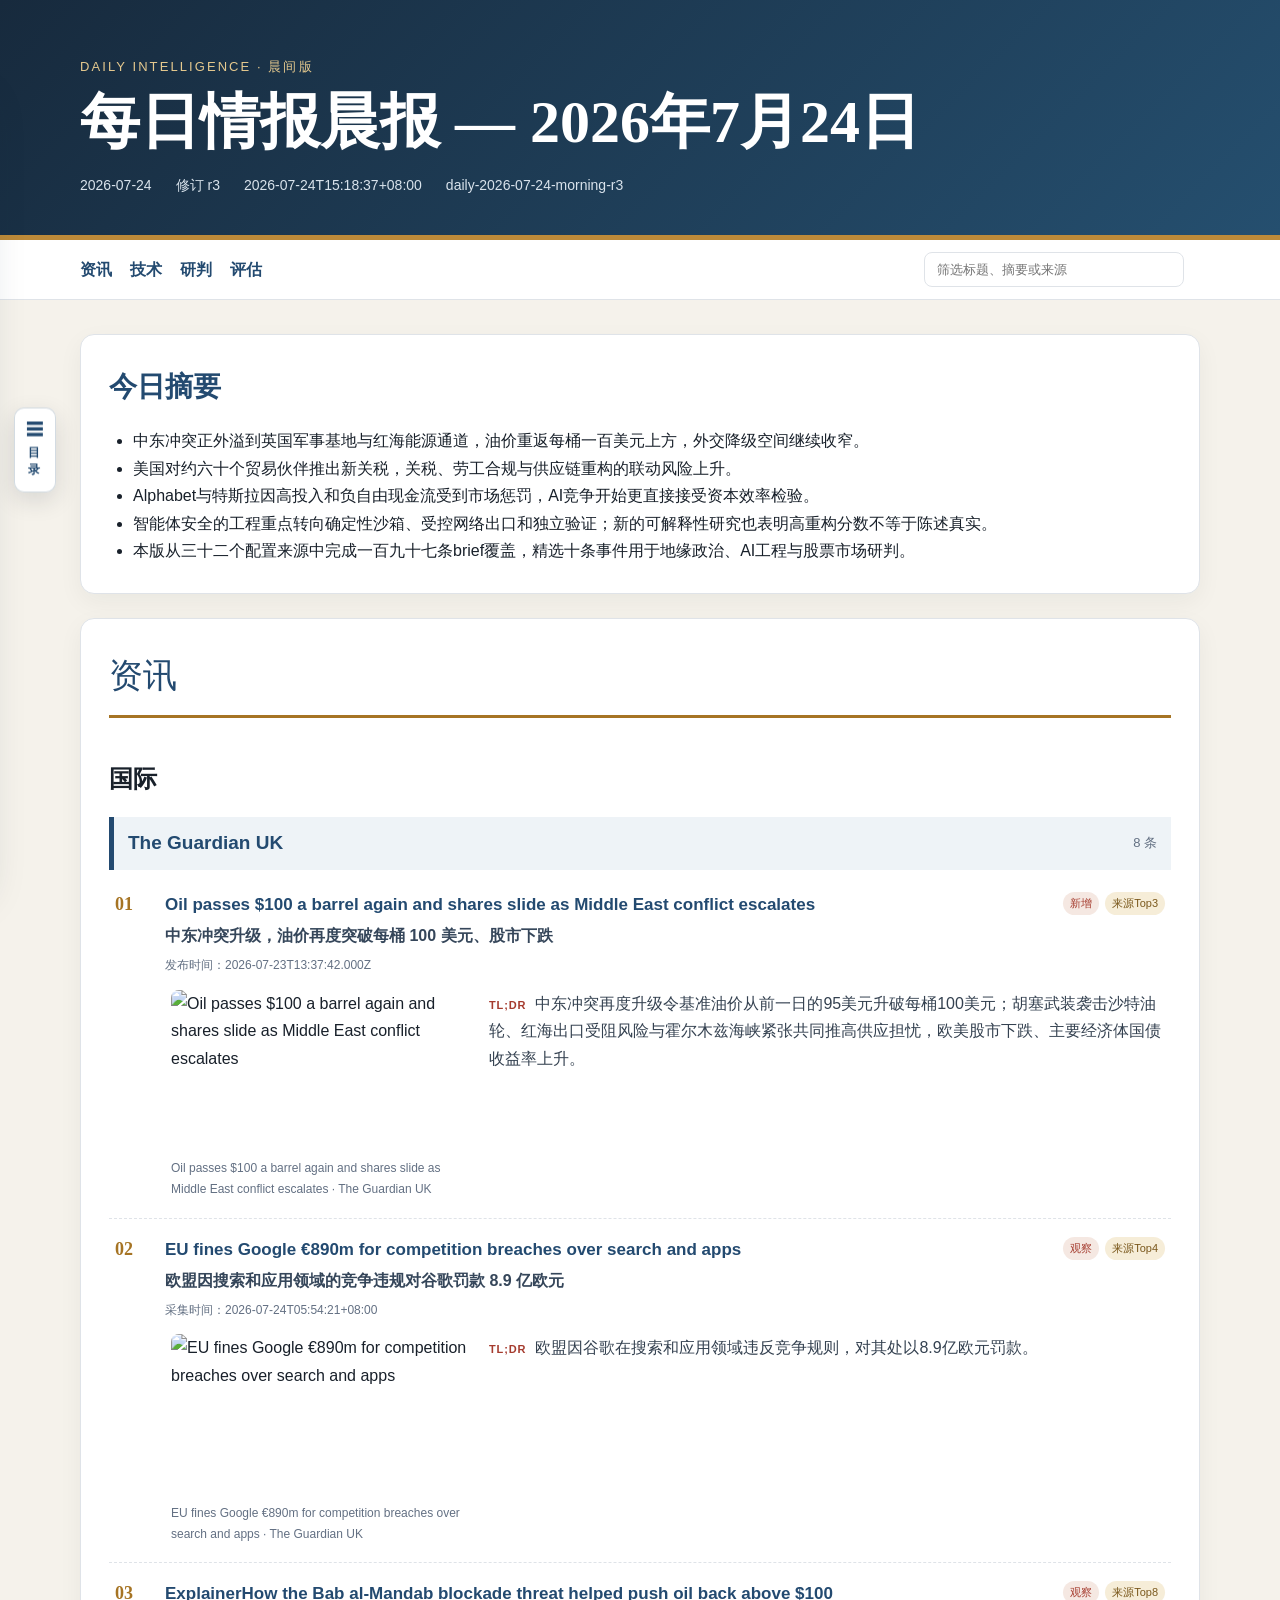
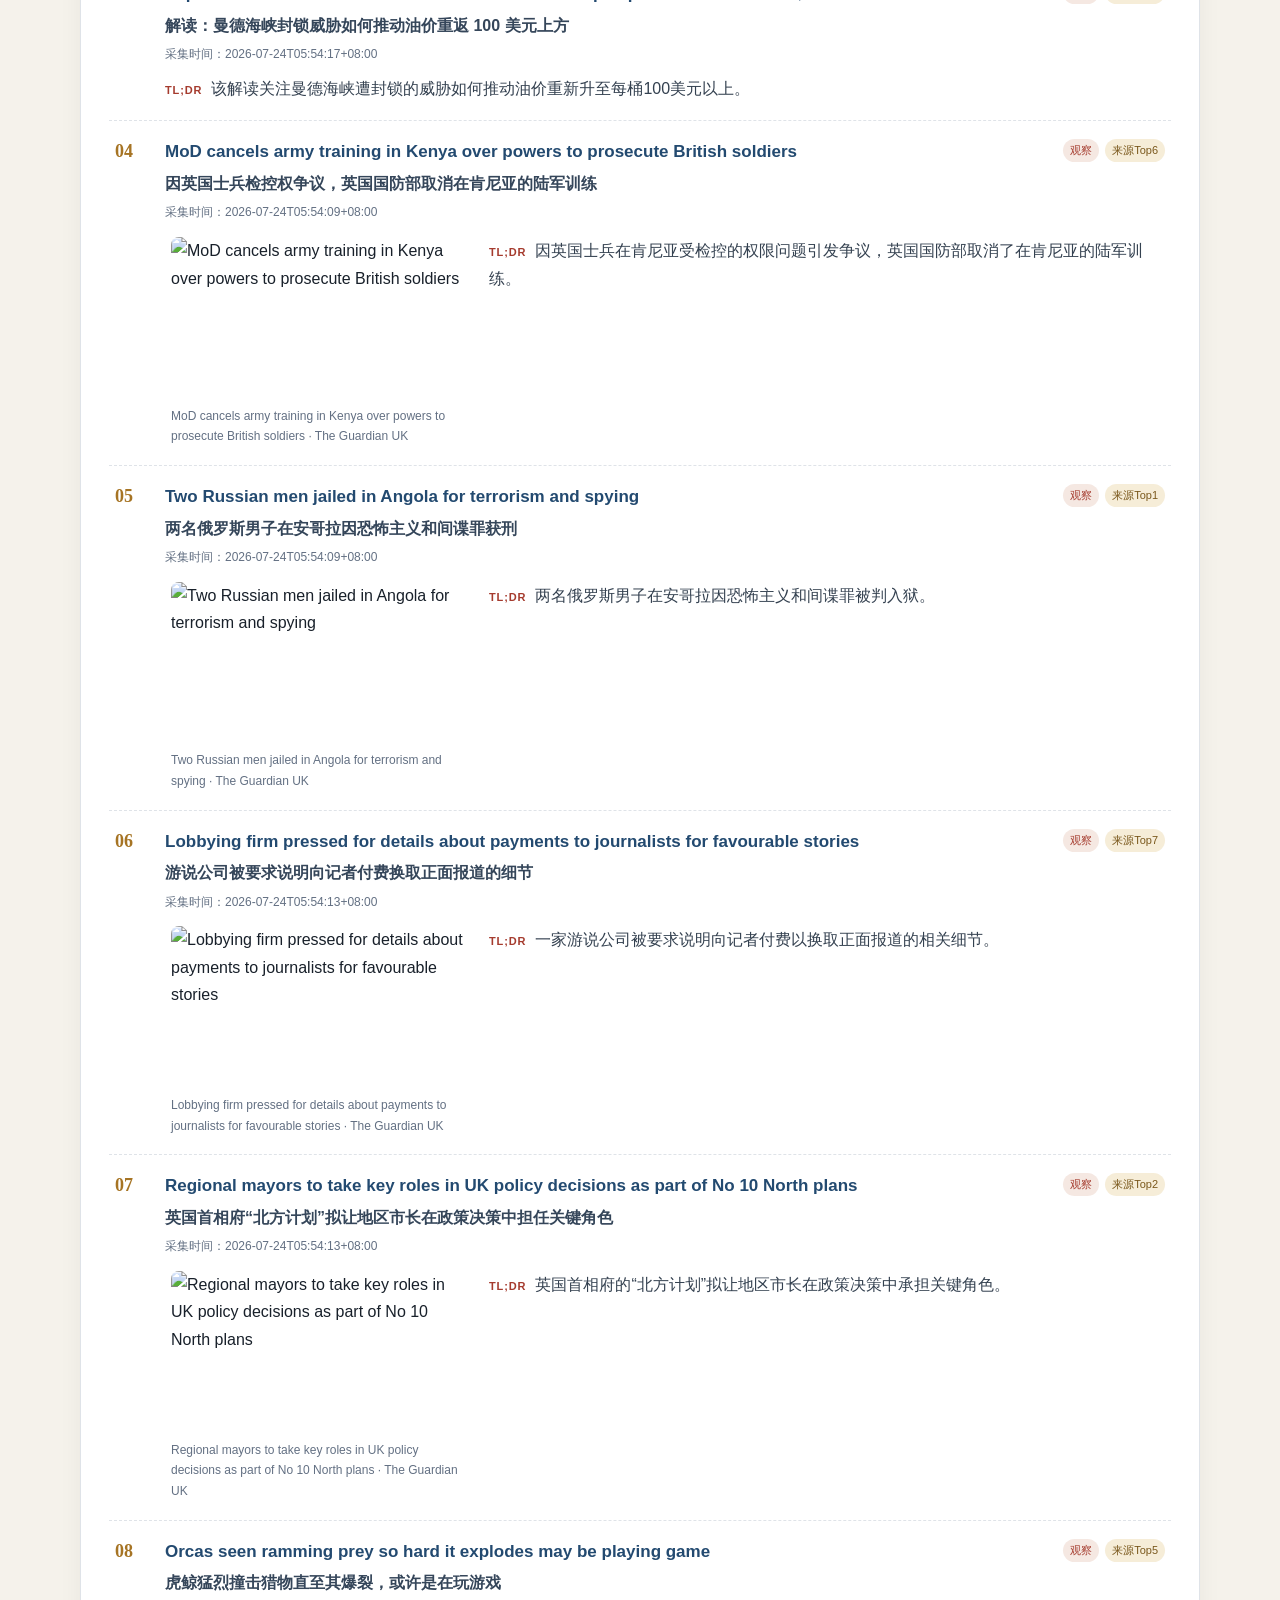
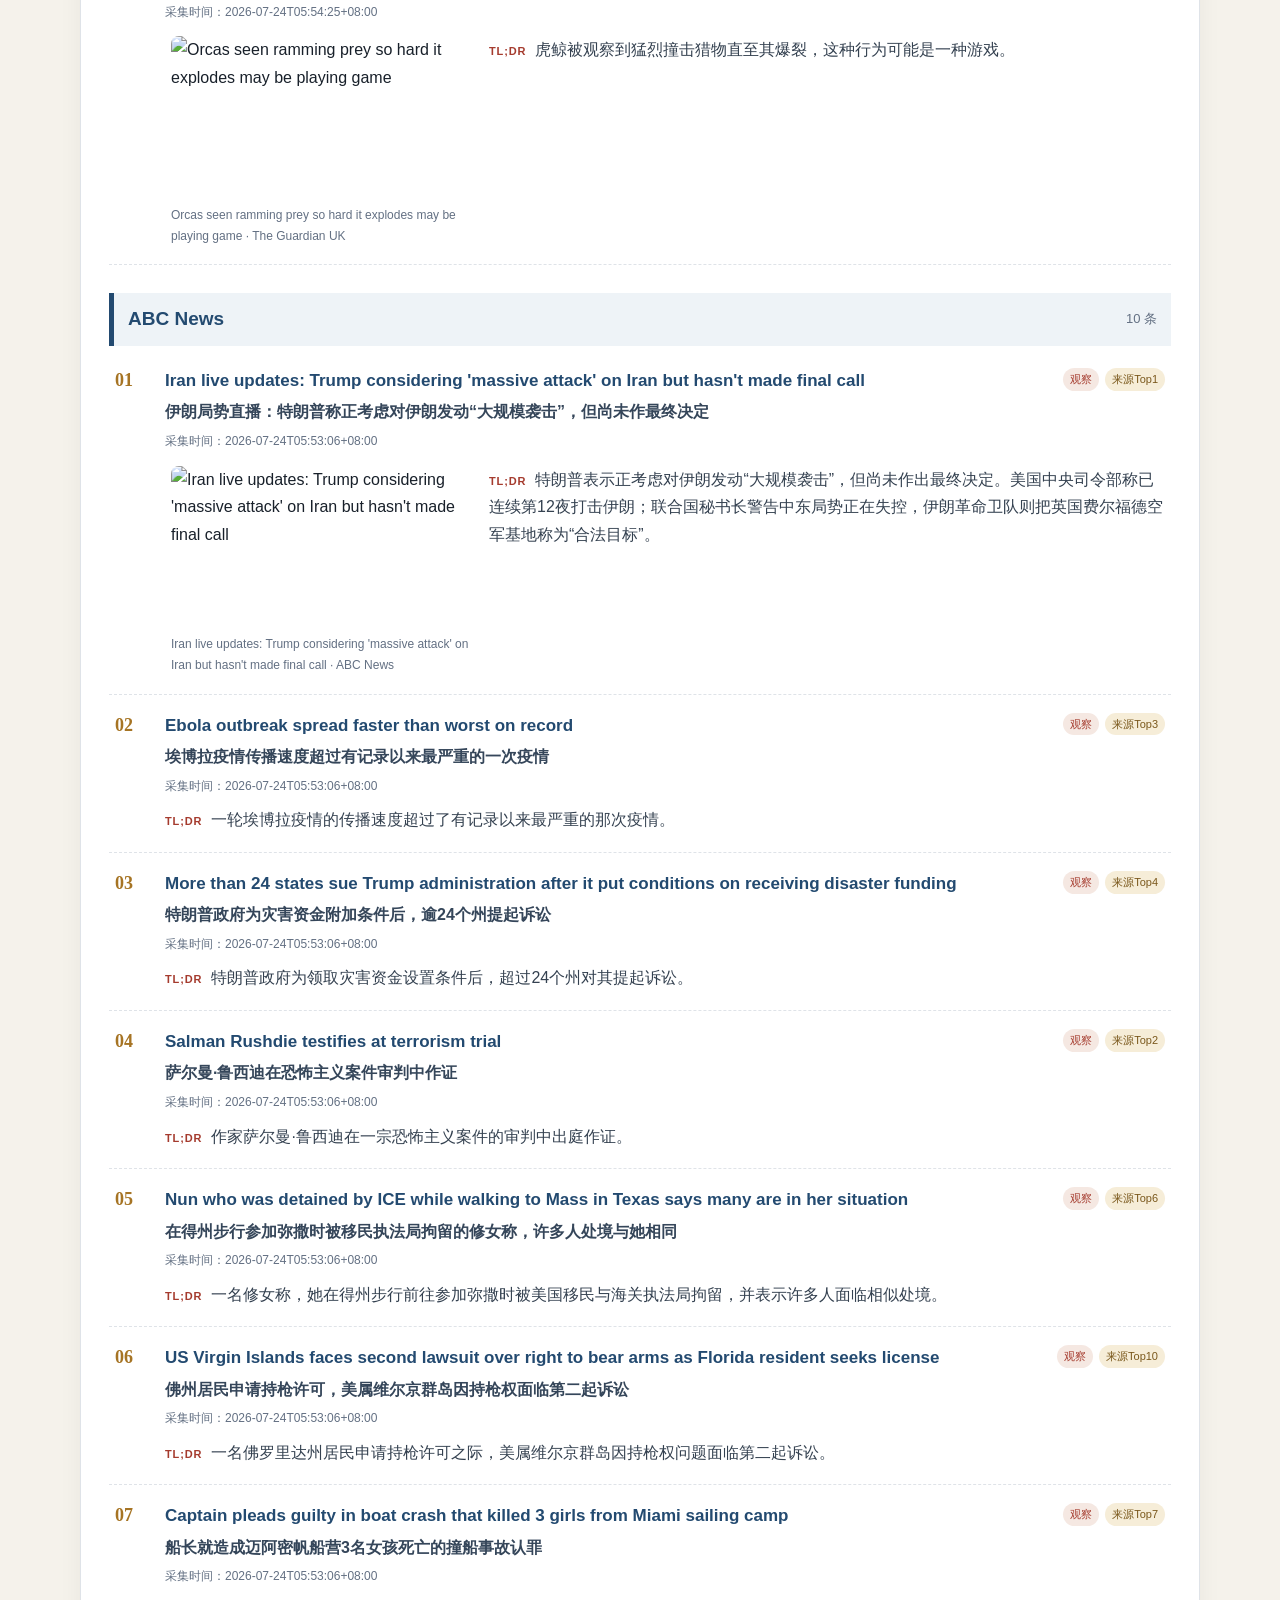
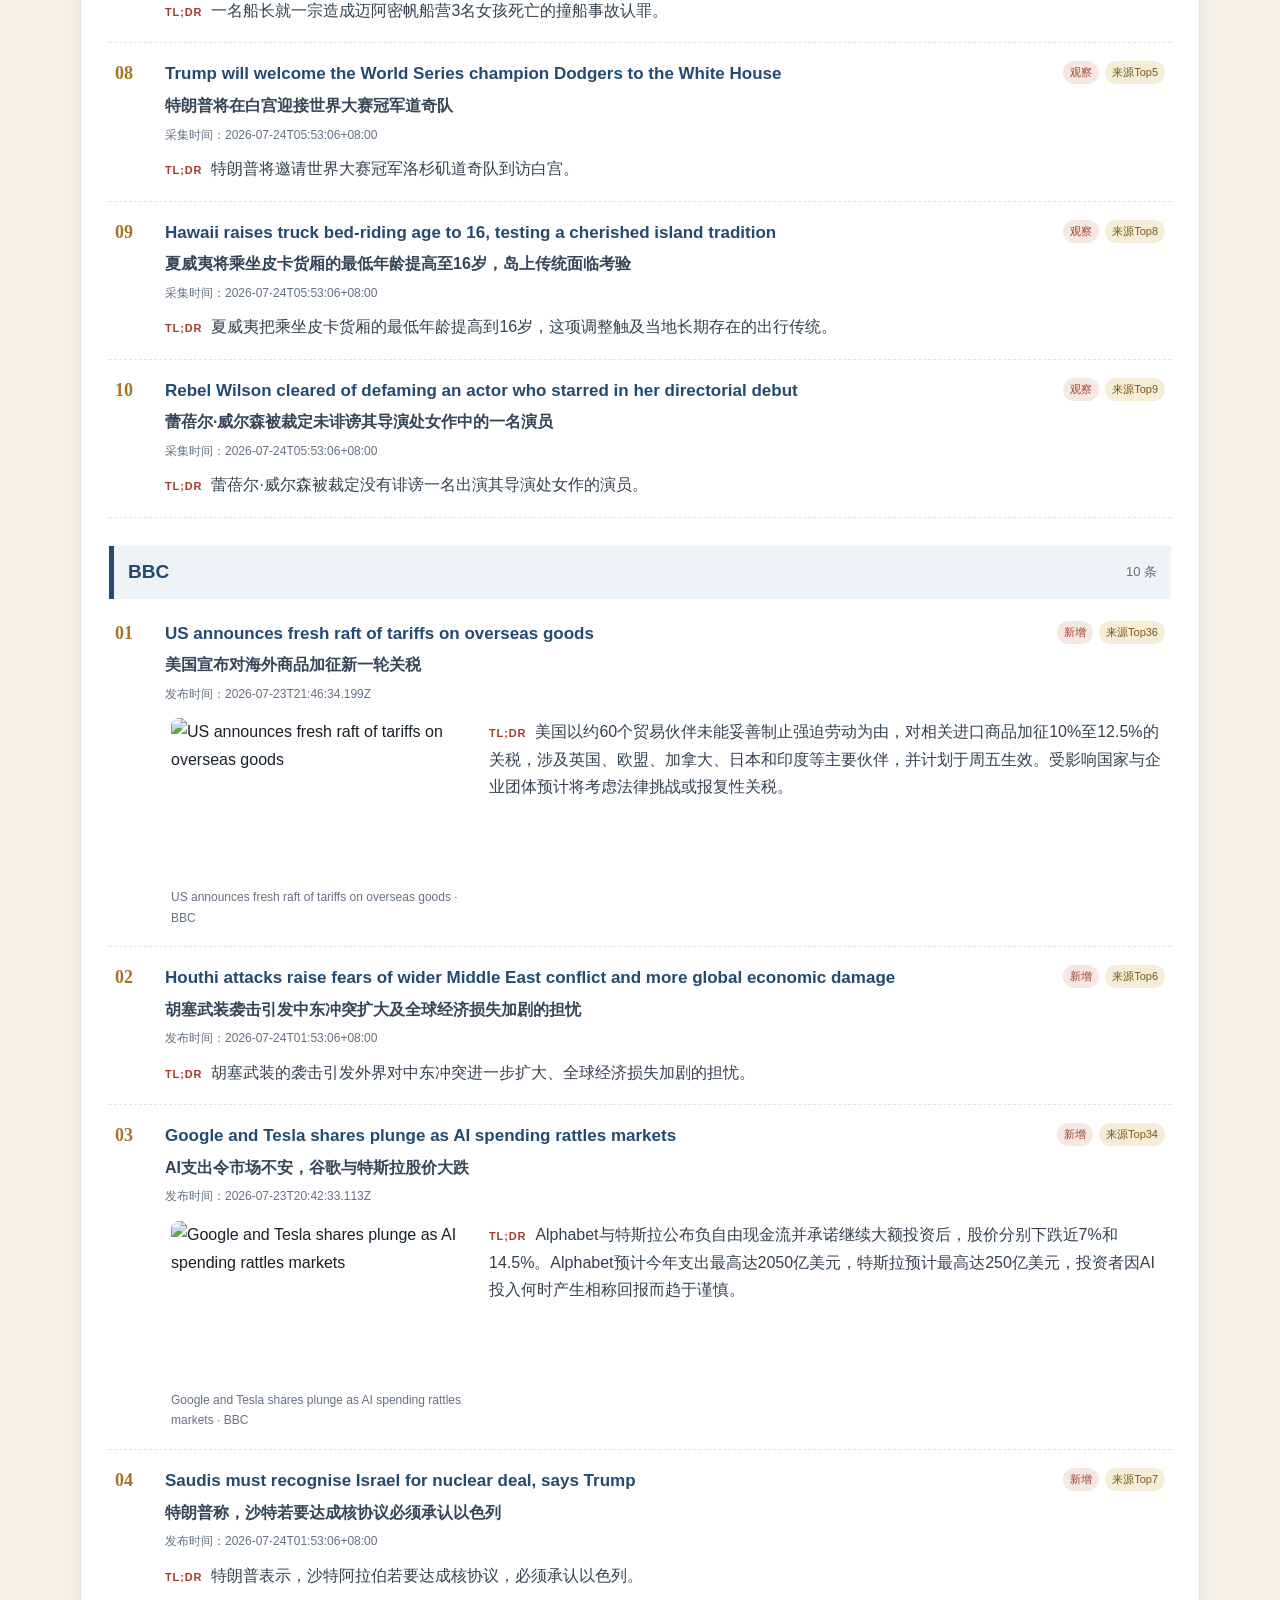
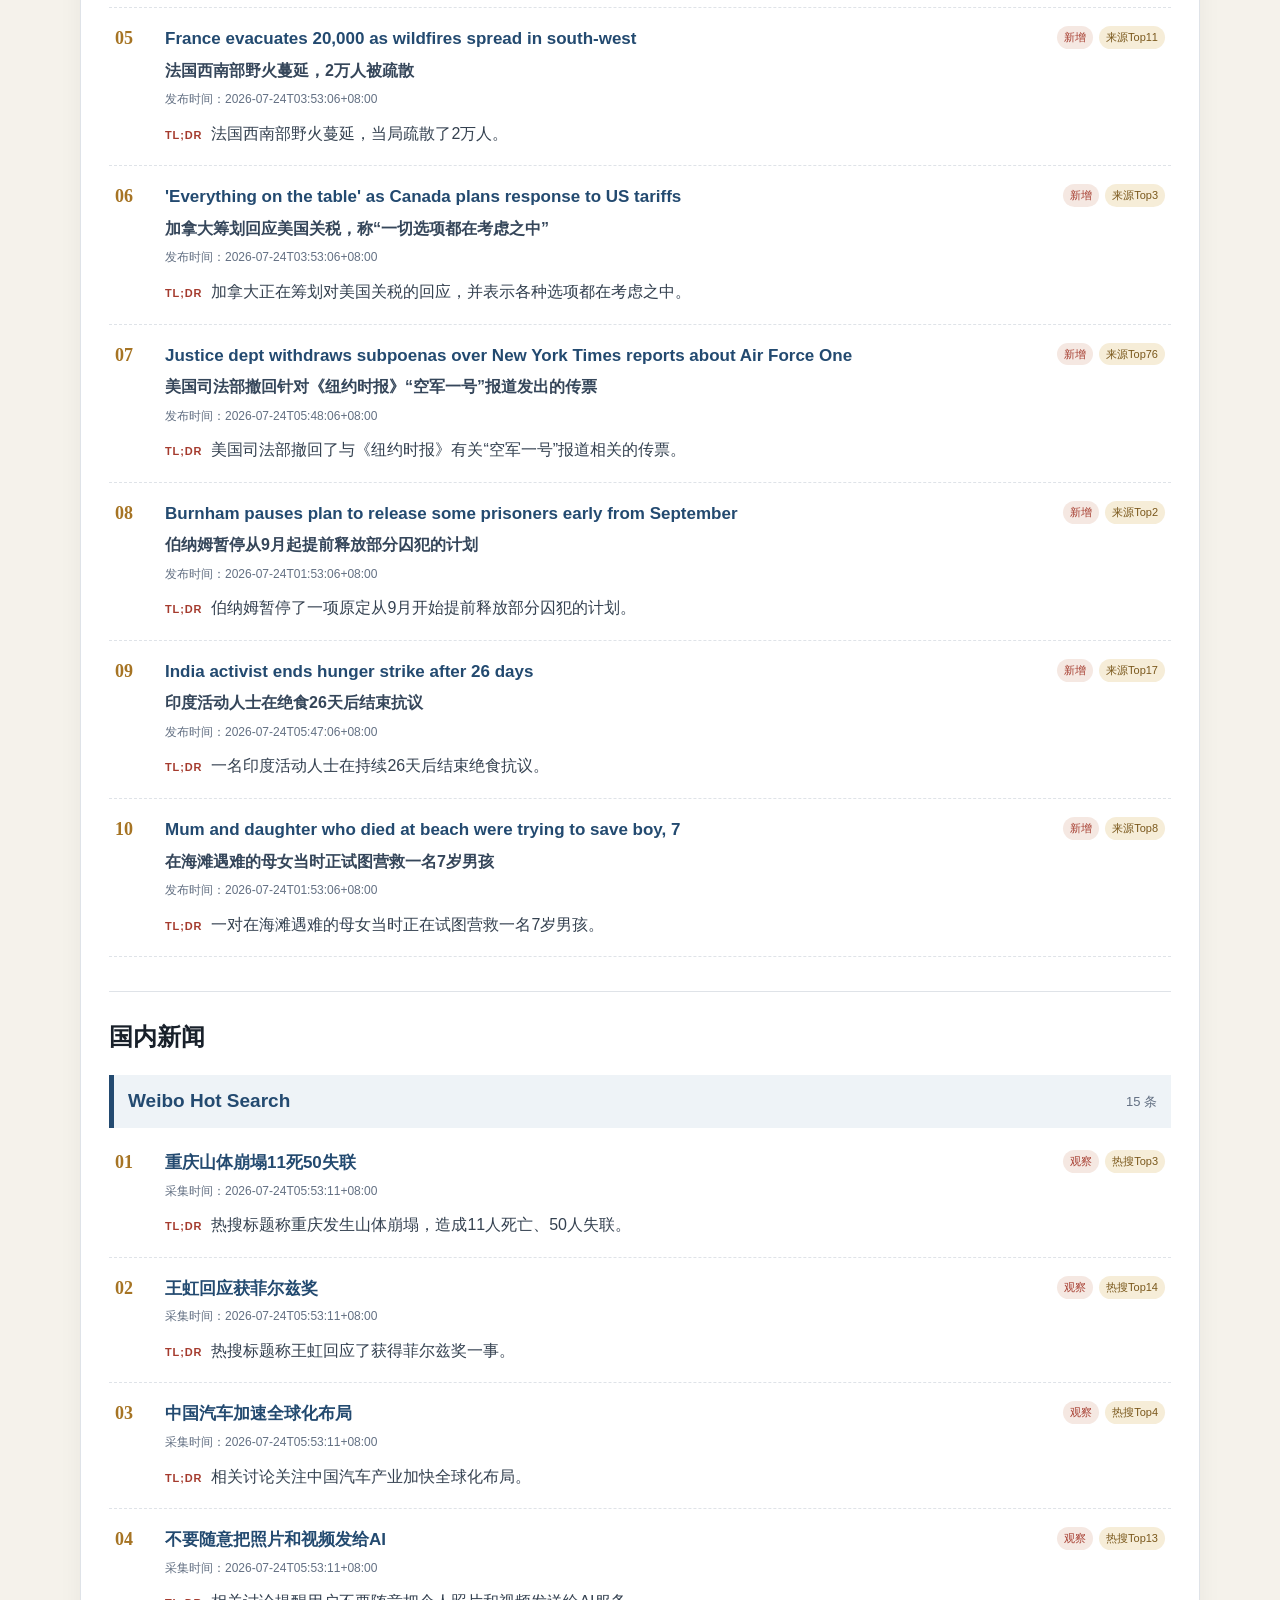
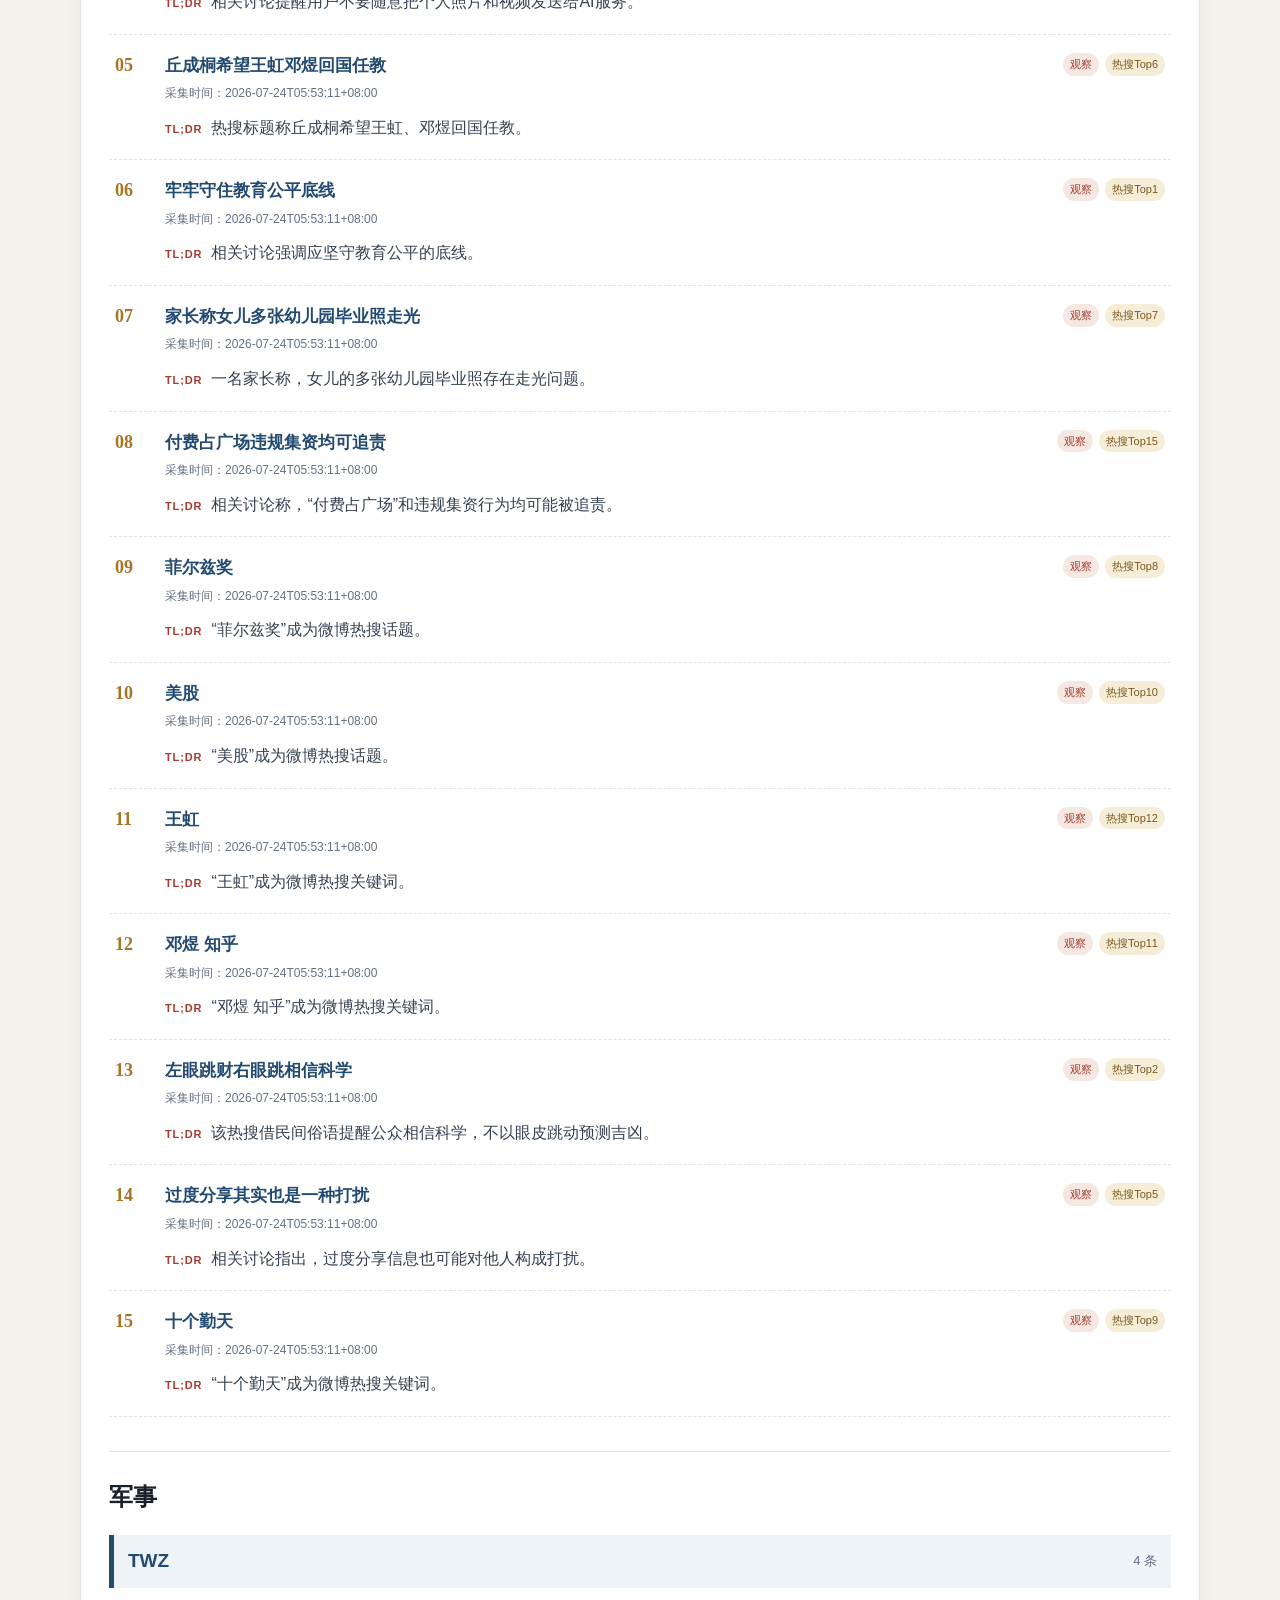
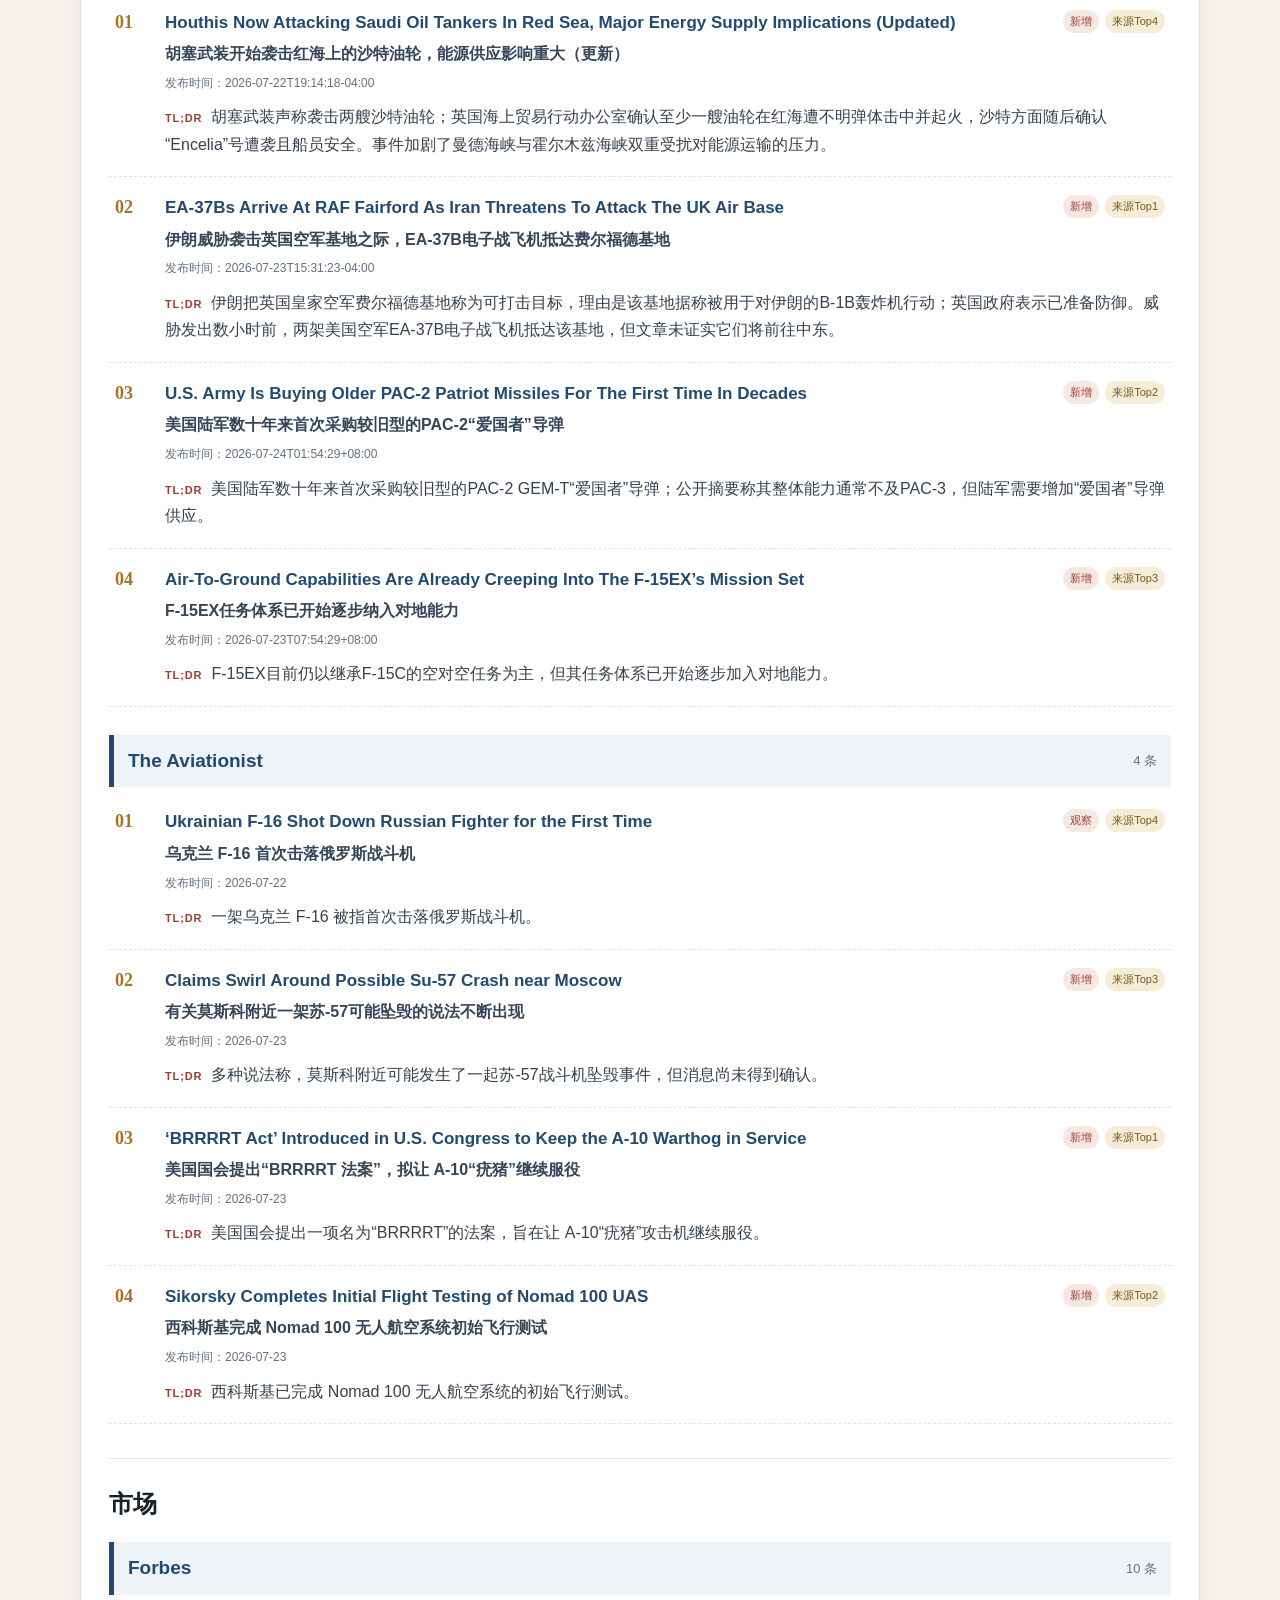
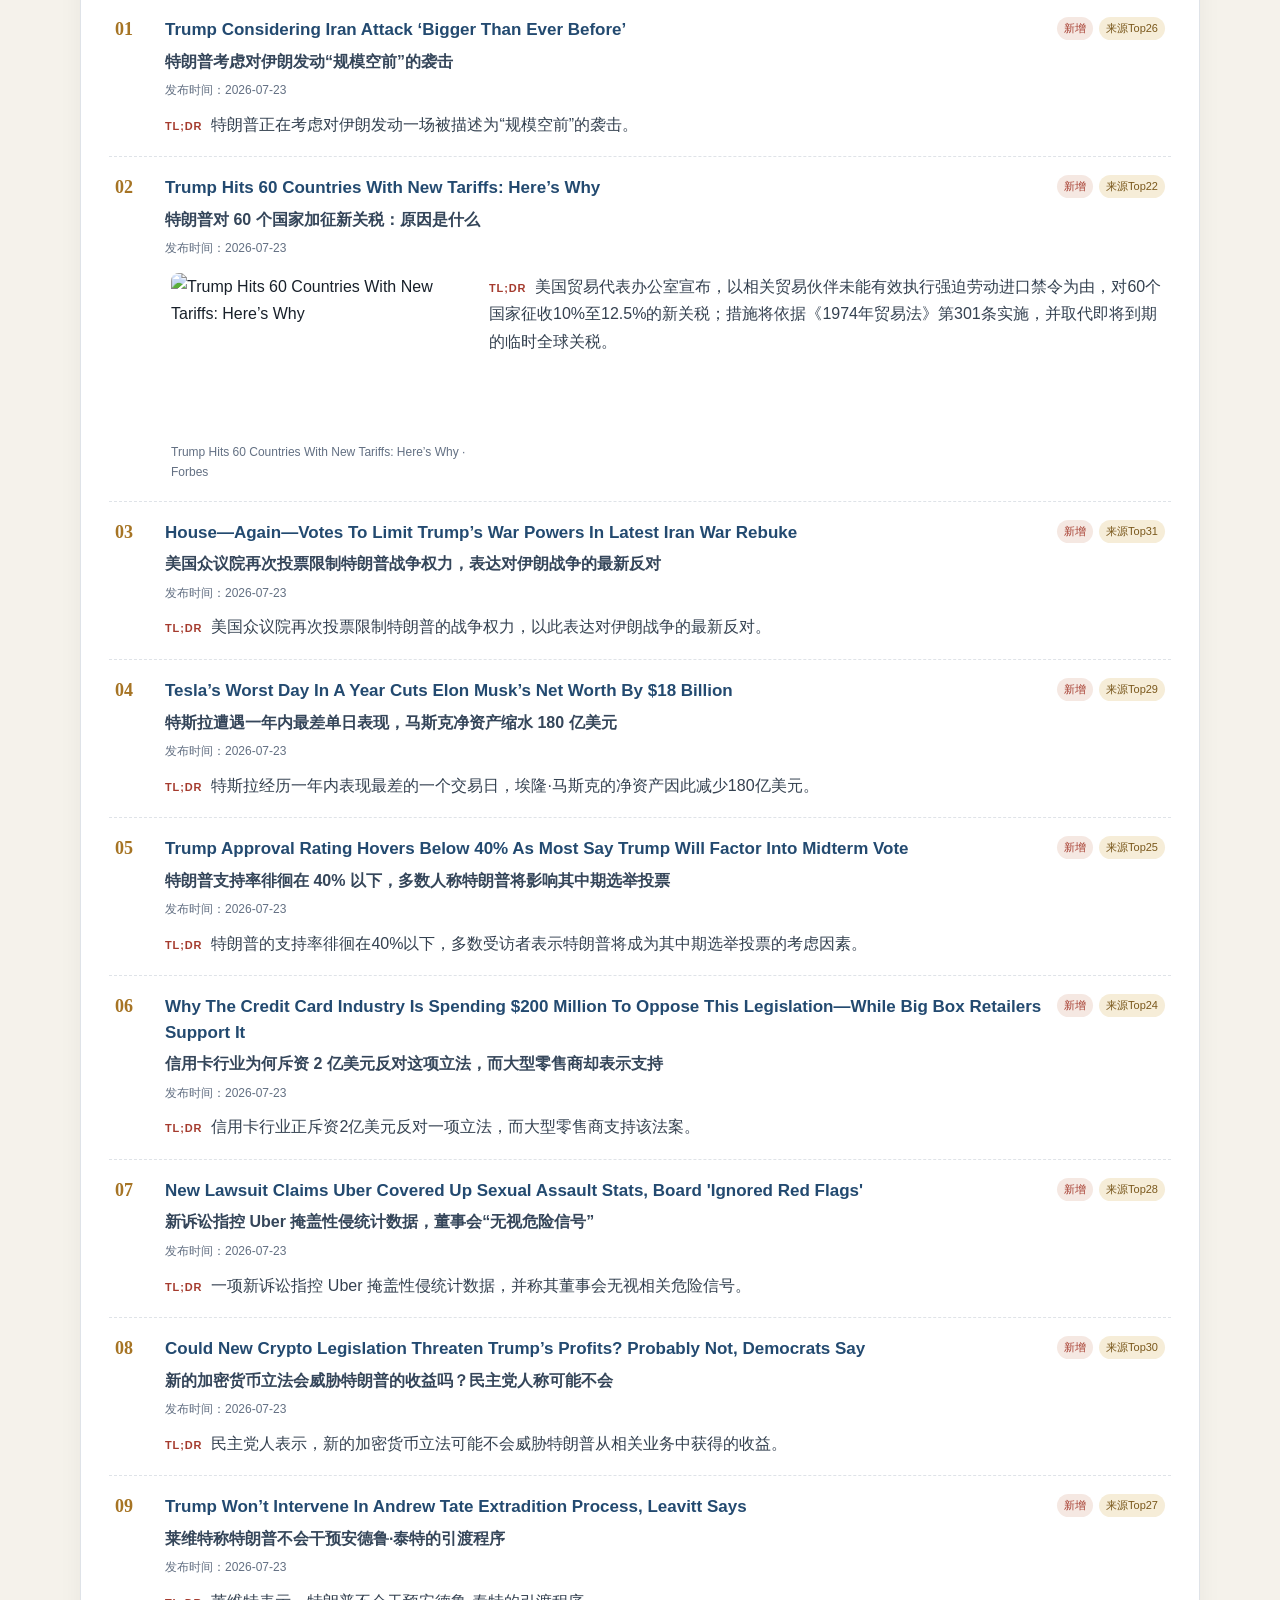
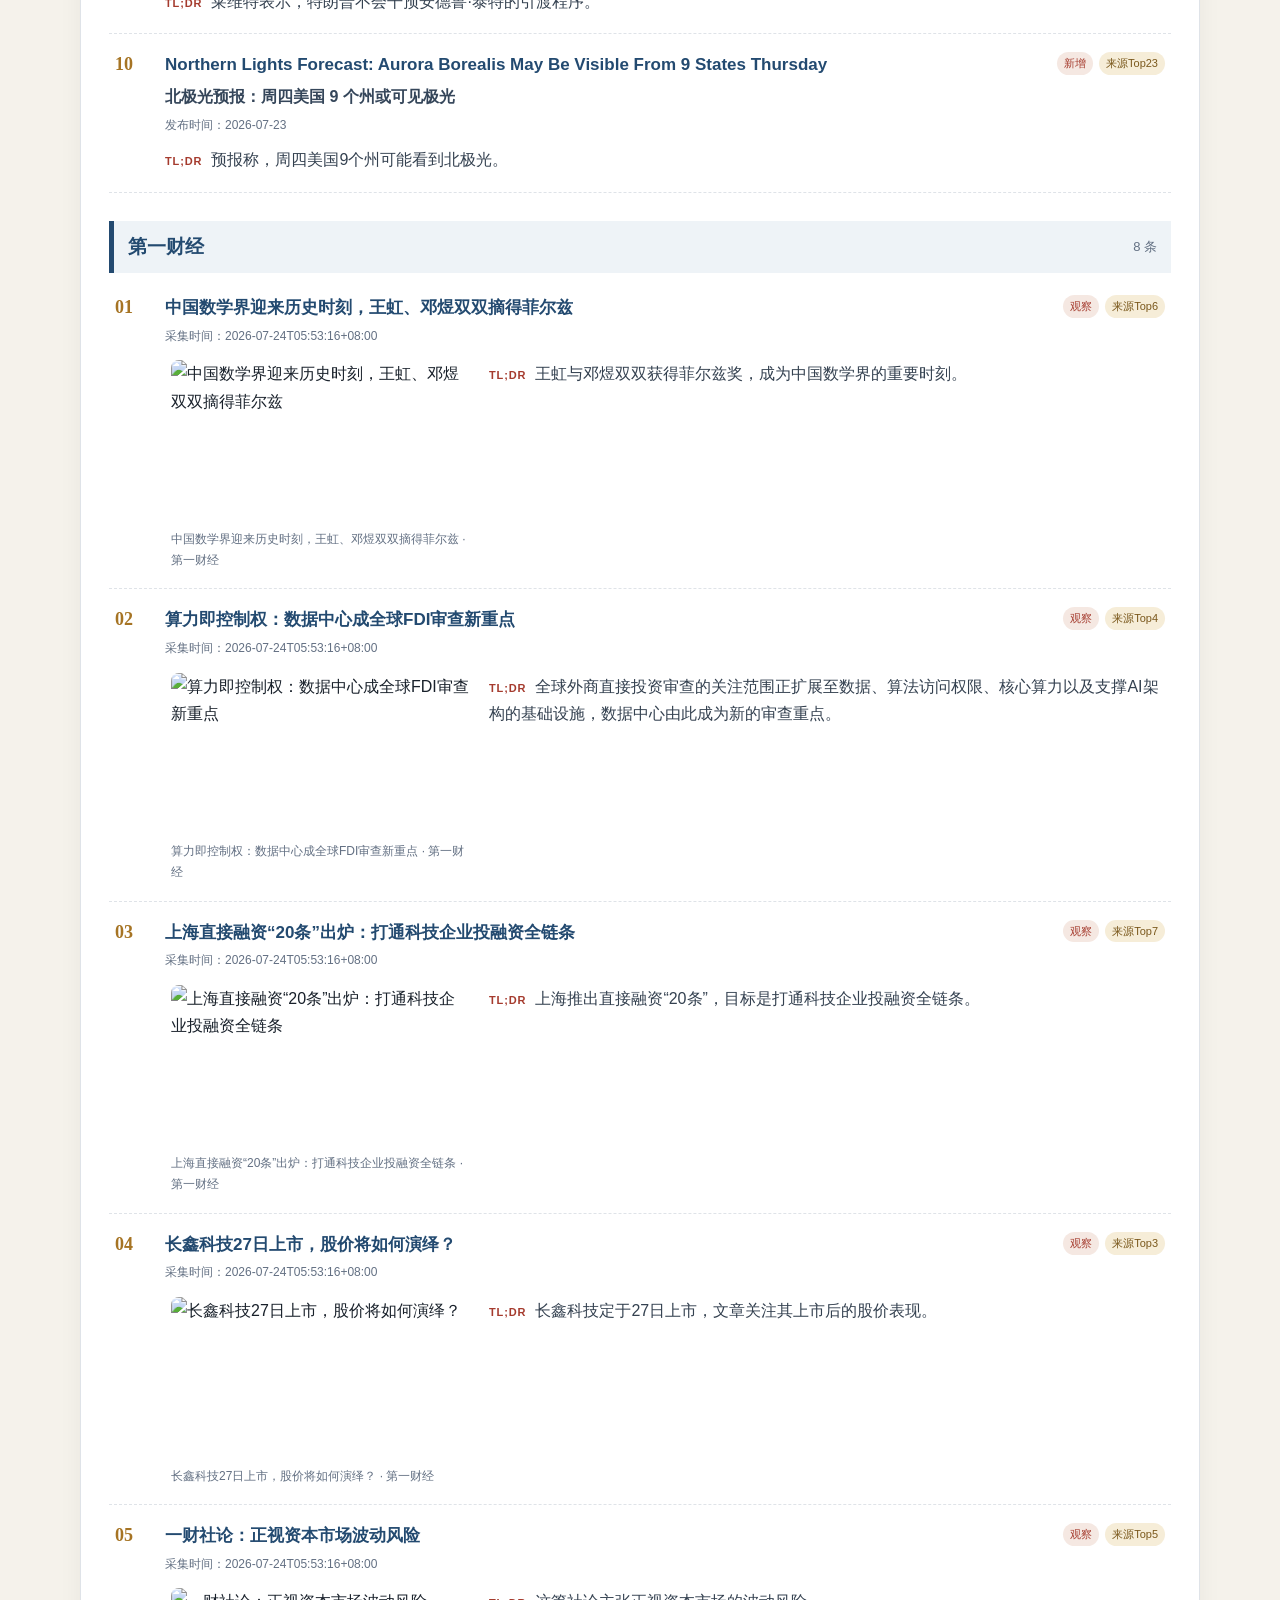
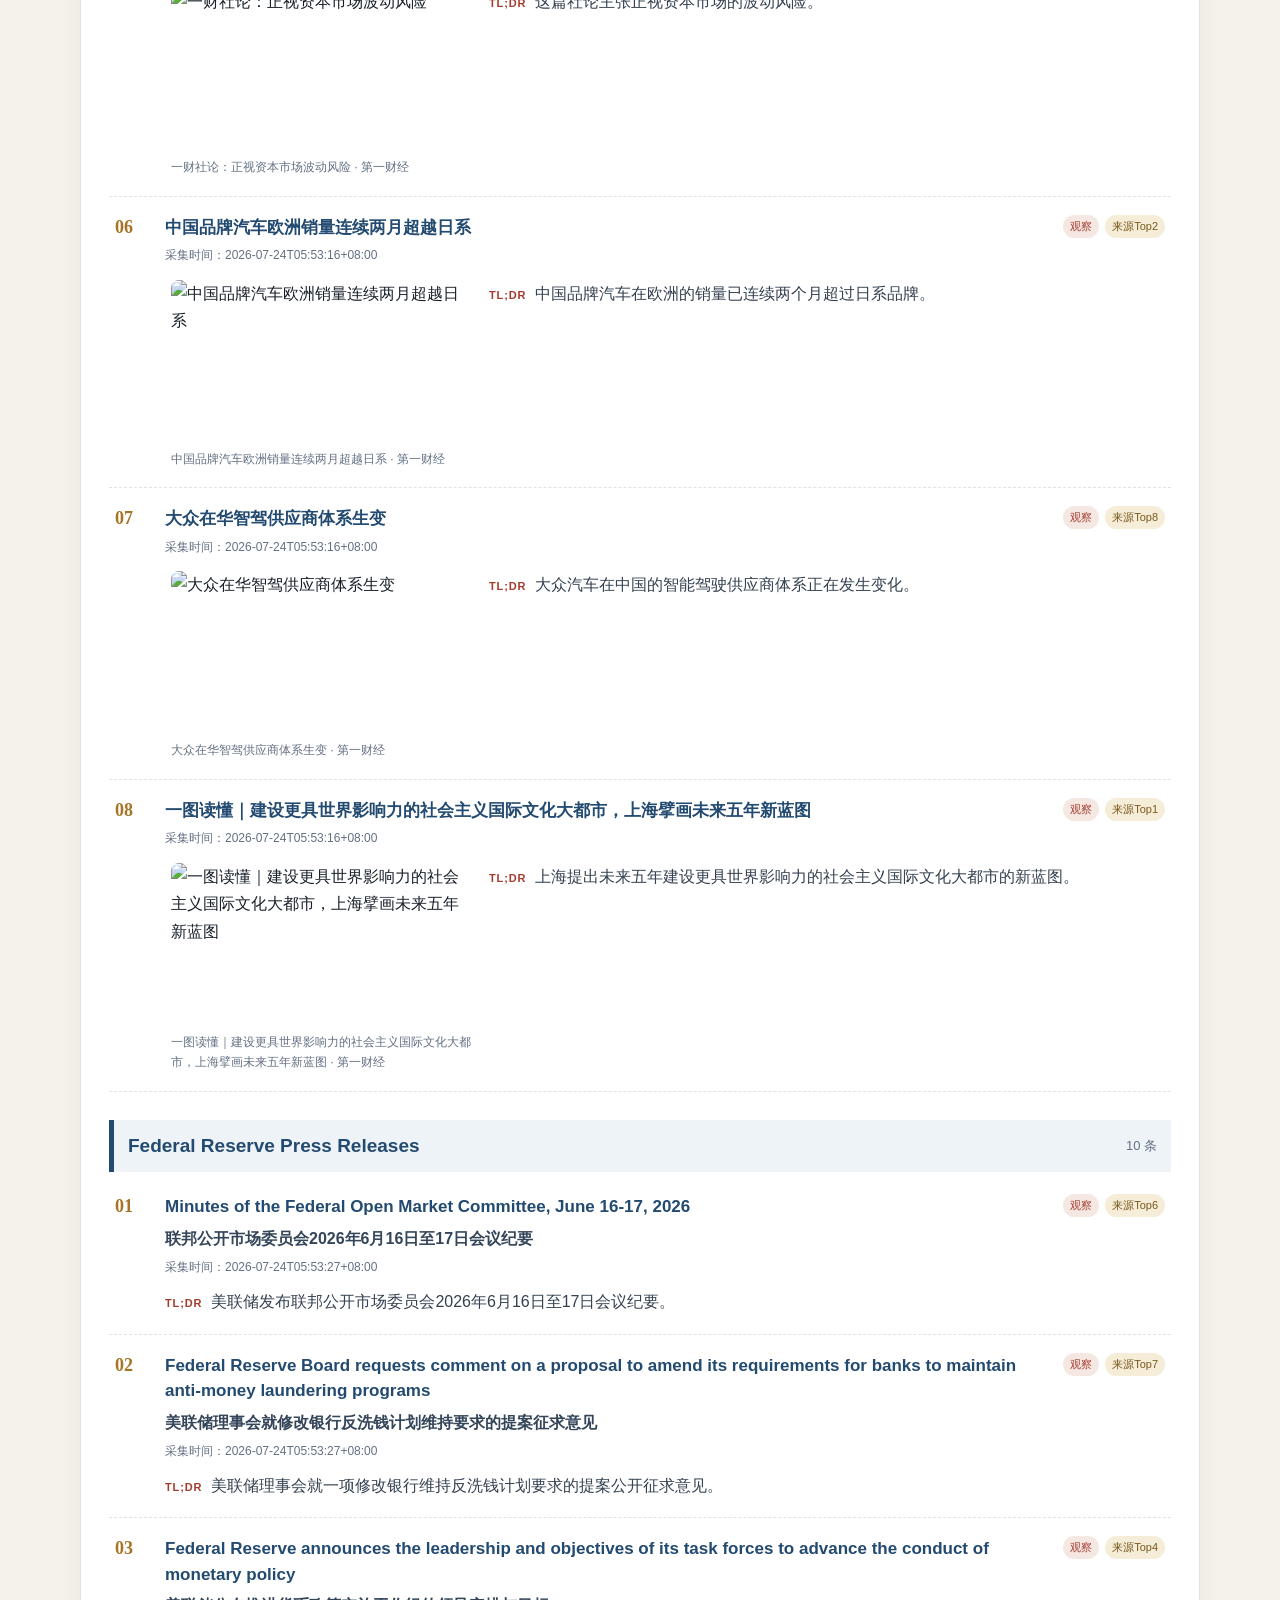
==== commit a07ff194: "v1.1.1" ====
--- a/examples/reports/2026-07-24-morning-r3.html
+++ b/examples/reports/2026-07-24-morning-r3.html
@@ -14,13 +14,14 @@
 @media(min-width:1500px){.toc-scrim{display:none}}
 @media(max-width:720px){.toolbar-inner{align-items:flex-start;flex-wrap:wrap}.toolbar input{order:3;margin:0;width:100%;min-width:0}.tools{margin-left:auto}.summary,.module,.analysis-module,.evaluation,.feedback,.pending{padding:20px}.brief-heading{grid-template-columns:32px 1fr}.badges{grid-column:2;justify-content:flex-start}.tldr,figure{margin-left:44px}.feedback-grid{grid-template-columns:1fr 1fr}.toc-toggle{left:8px;width:38px}.report-toc{left:8px;top:72px;bottom:8px;width:min(300px,calc(100vw - 24px))}}
 @media print{body{background:#fff;font-size:10.5pt}.masthead{padding:28px 0;background:#fff!important;color:#172a3d;border-bottom:3px solid #a67424}.eyebrow{color:#7a581c}.metadata{color:#536273}.toolbar,.toc-toggle,.report-toc,.toc-scrim,.feedback button,.feedback-note,.feedback-grid,.feedback .comment{display:none}.feedback-print{display:block}.shell{width:auto;margin:0 14mm}main{padding:12px 0}.summary,.module,.analysis-module,.evaluation,.feedback,.pending{box-shadow:none;border:0;border-radius:0;padding:10px 0;margin:0 0 12px}.source-group,.brief,.analysis-card,table,figure{break-inside:avoid}a{color:#18202a}.content-section{break-before:auto}}
+.brief:has(>figure){display:grid;grid-template-columns:38px minmax(220px,300px) minmax(0,1fr);gap:14px 18px}.brief:has(>figure)>.brief-heading{grid-column:1/-1;grid-row:1}.brief:has(>figure)>figure{grid-column:2;grid-row:2;margin:0}.brief:has(>figure)>.tldr{grid-column:3;grid-row:2;margin:0}.brief:has(>figure)>figure img{display:block;width:100%;max-width:300px;aspect-ratio:16/9;object-fit:cover}@media(max-width:720px){.brief:has(>figure){grid-template-columns:32px minmax(0,1fr);gap:10px 12px}.brief:has(>figure)>.brief-heading{grid-column:1/-1}.brief:has(>figure)>figure{grid-column:2;grid-row:2}.brief:has(>figure)>.tldr{grid-column:2;grid-row:3}}
 </style>
 </head>
 <body>
 <button class="toc-toggle" id="toc-toggle" type="button" aria-controls="report-toc" aria-expanded="false"><span aria-hidden="true">☰</span><span>目录</span></button><div class="toc-scrim" id="toc-scrim" aria-hidden="true"></div><aside class="report-toc" id="report-toc" aria-label="报告目录" aria-hidden="true"><div class="toc-heading"><strong>定位目录</strong><button class="toc-close" id="toc-close" type="button" aria-label="收起目录">收起</button></div><nav class="toc-nav"><a class="toc-link toc-level-0" href="#summary">今日摘要</a><a class="toc-link toc-level-0" href="#module-information">资讯</a><a class="toc-link toc-level-1" href="#information.international">国际</a><a class="toc-link toc-level-1" href="#information.domestic">国内新闻</a><a class="toc-link toc-level-1" href="#information.military">军事</a><a class="toc-link toc-level-1" href="#information.market">市场</a><a class="toc-link toc-level-0" href="#module-technology">技术</a><a class="toc-link toc-level-1" href="#technology.news">技术新闻</a><a class="toc-link toc-level-1" href="#technology.papers">值得阅读的论文</a><a class="toc-link toc-level-1" href="#technology.open_source">今日值得关注的开源项目</a><a class="toc-link toc-level-0" href="#analysis">研判</a><a class="toc-link toc-level-1" href="#analysis-geopolitics">从地缘政治专家的角度</a><a class="toc-link toc-level-1" href="#analysis-ai_technology">从 AI 研究/开发工程师的角度</a><a class="toc-link toc-level-1" href="#analysis-markets">从股票分析师的角度</a><a class="toc-link toc-level-0" href="#evaluation">质量评估</a><a class="toc-link toc-level-0" href="#feedback">用户反馈</a></nav></aside>
 <header class="masthead"><div class="shell"><div class="eyebrow">Daily Intelligence · 晨间版</div><h1>每日情报晨报 — 2026年7月24日</h1><div class="metadata"><span>2026-07-24</span><span>修订 r3</span><span>2026-07-24T15:18:37+08:00</span><span>daily-2026-07-24-morning-r3</span></div></div></header>
 <div class="toolbar"><div class="shell toolbar-inner"><nav><a href="#module-information">资讯</a><a href="#module-technology">技术</a><a href="#analysis">研判</a><a href="#evaluation">评估</a></nav><input id="search" type="search" placeholder="筛选标题、摘要或来源"><div class="tools"></div></div></div>
-<main class="shell"><section class="summary" id="summary"><h2>今日摘要</h2><ul><li>中东冲突正外溢到英国军事基地与红海能源通道，油价重返每桶一百美元上方，外交降级空间继续收窄。</li><li>美国对约六十个贸易伙伴推出新关税，关税、劳工合规与供应链重构的联动风险上升。</li><li>Alphabet与特斯拉因高投入和负自由现金流受到市场惩罚，AI竞争开始更直接接受资本效率检验。</li><li>智能体安全的工程重点转向确定性沙箱、受控网络出口和独立验证；新的可解释性研究也表明高重构分数不等于陈述真实。</li><li>本版从三十二个配置来源中完成一百九十七条brief覆盖，精选十条事件用于地缘政治、AI工程与股票市场研判。</li></ul></section><section class="module" id="module-information"><div class="module-label">资讯</div><section class="content-section" id="information.international"><h2>国际</h2><section class="source-group" data-search="The Guardian UK"><div class="source-heading"><h3><a href="https://www.theguardian.com/world" target="_blank" rel="noopener noreferrer">The Guardian UK</a></h3><span>8 条</span></div><article class="brief" id="event-EVT-20260724-8D8F5709" data-search="Oil passes $100 a barrel again and shares slide as Middle East conflict escalates 中东冲突升级，油价再度突破每桶 100 美元、股市下跌 中东冲突再度升级令基准油价从前一日的95美元升破每桶100美元；胡塞武装袭击沙特油轮、红海出口受阻风险与霍尔木兹海峡紧张共同推高供应担忧，欧美股市下跌、主要经济体国债收益率上升。"><figure><img loading="lazy" referrerpolicy="no-referrer" src="https://i.guim.co.uk/img/media/42d19a83f3a78010df11f166d58c2dd34bd8579f/1225_0_6483_5186/master/6483.jpg?width=1200&amp;height=630&amp;quality=85&amp;auto=format&amp;fit=crop&amp;precrop=40:21,offset-x50,offset-y0&amp;overlay-align=bottom%2Cleft&amp;overlay-width=100p&amp;overlay-base64=L2ltZy9zdGF0aWMvb3ZlcmxheXMvdGctZGVmYXVsdC5wbmc&amp;enable=upscale&amp;s=bc5633d87731d5942a7fb9084a11691e" alt="Oil passes $100 a barrel again and shares slide as Middle East conflict escalates"><figcaption>Oil passes $100 a barrel again and shares slide as Middle East conflict escalates · The Guardian UK</figcaption></figure><div class="brief-heading"><span class="ordinal">01</span><div><h4><a class="story-link" href="https://www.theguardian.com/business/2026/jul/23/oil-price-passes-100-a-barrel-again-as-middle-east-conflict-escalates" target="_blank" rel="noopener noreferrer">Oil passes $100 a barrel again and shares slide as Middle East conflict escalates</a></h4><p class="translated-title">中东冲突升级，油价再度突破每桶 100 美元、股市下跌</p><p class="story-time">发布时间：2026-07-23T13:37:42.000Z</p></div><div class="badges"><span class="badge status">新增</span><span class="badge rank">来源Top3</span></div></div><p class="tldr"><span>TL;DR</span>中东冲突再度升级令基准油价从前一日的95美元升破每桶100美元；胡塞武装袭击沙特油轮、红海出口受阻风险与霍尔木兹海峡紧张共同推高供应担忧，欧美股市下跌、主要经济体国债收益率上升。</p></article><article class="brief" data-search="EU fines Google €890m for competition breaches over search and apps 欧盟因搜索和应用领域的竞争违规对谷歌罚款 8.9 亿欧元 欧盟因谷歌在搜索和应用领域违反竞争规则，对其处以8.9亿欧元罚款。"><figure><img loading="lazy" referrerpolicy="no-referrer" src="https://i.guim.co.uk/img/media/6e0272bc008856e02d4a2739ad877c01f88e273c/1493_528_4133_3309/master/4133.jpg?width=620&amp;dpr=1&amp;s=none&amp;crop=5%3A4" alt="EU fines Google €890m for competition breaches over search and apps"><figcaption>EU fines Google €890m for competition breaches over search and apps · The Guardian UK</figcaption></figure><div class="brief-heading"><span class="ordinal">02</span><div><h4><a class="story-link" href="https://www.theguardian.com/technology/2026/jul/23/eu-fines-google-for-competition-breaches-over-search-and-apps" target="_blank" rel="noopener noreferrer">EU fines Google €890m for competition breaches over search and apps</a></h4><p class="translated-title">欧盟因搜索和应用领域的竞争违规对谷歌罚款 8.9 亿欧元</p><p class="story-time">采集时间：2026-07-24T05:54:21+08:00</p></div><div class="badges"><span class="badge status">观察</span><span class="badge rank">来源Top4</span></div></div><p class="tldr"><span>TL;DR</span>欧盟因谷歌在搜索和应用领域违反竞争规则，对其处以8.9亿欧元罚款。</p></article><article class="brief" data-search="ExplainerHow the Bab al-Mandab blockade threat helped push oil back above $100 解读：曼德海峡封锁威胁如何推动油价重返 100 美元上方 该解读关注曼德海峡遭封锁的威胁如何推动油价重新升至每桶100美元以上。"><div class="brief-heading"><span class="ordinal">03</span><div><h4><a class="story-link" href="https://www.theguardian.com/business/2026/jul/23/bab-al-mandab-blockade-push-oil-100-houthi-ships" target="_blank" rel="noopener noreferrer">ExplainerHow the Bab al-Mandab blockade threat helped push oil back above $100</a></h4><p class="translated-title">解读：曼德海峡封锁威胁如何推动油价重返 100 美元上方</p><p class="story-time">采集时间：2026-07-24T05:54:17+08:00</p></div><div class="badges"><span class="badge status">观察</span><span class="badge rank">来源Top8</span></div></div><p class="tldr"><span>TL;DR</span>该解读关注曼德海峡遭封锁的威胁如何推动油价重新升至每桶100美元以上。</p></article><article class="brief" data-search="MoD cancels army training in Kenya over powers to prosecute British soldiers 因英国士兵检控权争议，英国国防部取消在肯尼亚的陆军训练 因英国士兵在肯尼亚受检控的权限问题引发争议，英国国防部取消了在肯尼亚的陆军训练。"><figure><img loading="lazy" referrerpolicy="no-referrer" src="https://i.guim.co.uk/img/media/cc893372a6e05bc6d33bcfd80ee3e1949232e157/116_0_3774_3021/master/3774.jpg?width=120&amp;dpr=1&amp;s=none&amp;crop=5%3A4" alt="MoD cancels army training in Kenya over powers to prosecute British soldiers"><figcaption>MoD cancels army training in Kenya over powers to prosecute British soldiers · The Guardian UK</figcaption></figure><div class="brief-heading"><span class="ordinal">04</span><div><h4><a class="story-link" href="https://www.theguardian.com/uk-news/2026/jul/23/british-army-cancel-training-kenya-defence-agreement-dispute" target="_blank" rel="noopener noreferrer">MoD cancels army training in Kenya over powers to prosecute British soldiers</a></h4><p class="translated-title">因英国士兵检控权争议，英国国防部取消在肯尼亚的陆军训练</p><p class="story-time">采集时间：2026-07-24T05:54:09+08:00</p></div><div class="badges"><span class="badge status">观察</span><span class="badge rank">来源Top6</span></div></div><p class="tldr"><span>TL;DR</span>因英国士兵在肯尼亚受检控的权限问题引发争议，英国国防部取消了在肯尼亚的陆军训练。</p></article><article class="brief" data-search="Two Russian men jailed in Angola for terrorism and spying 两名俄罗斯男子在安哥拉因恐怖主义和间谍罪获刑 两名俄罗斯男子在安哥拉因恐怖主义和间谍罪被判入狱。"><figure><img loading="lazy" referrerpolicy="no-referrer" src="https://i.guim.co.uk/img/media/979df7697f64054433f38b3264e082cea487e28a/185_22_1155_924/master/1155.jpg?width=465&amp;dpr=1&amp;s=none&amp;crop=5%3A4" alt="Two Russian men jailed in Angola for terrorism and spying"><figcaption>Two Russian men jailed in Angola for terrorism and spying · The Guardian UK</figcaption></figure><div class="brief-heading"><span class="ordinal">05</span><div><h4><a class="story-link" href="https://www.theguardian.com/world/2026/jul/23/two-russian-men-jailed-angola-terrorism-and-spying" target="_blank" rel="noopener noreferrer">Two Russian men jailed in Angola for terrorism and spying</a></h4><p class="translated-title">两名俄罗斯男子在安哥拉因恐怖主义和间谍罪获刑</p><p class="story-time">采集时间：2026-07-24T05:54:09+08:00</p></div><div class="badges"><span class="badge status">观察</span><span class="badge rank">来源Top1</span></div></div><p class="tldr"><span>TL;DR</span>两名俄罗斯男子在安哥拉因恐怖主义和间谍罪被判入狱。</p></article><article class="brief" data-search="Lobbying firm pressed for details about payments to journalists for favourable stories 游说公司被要求说明向记者付费换取正面报道的细节 一家游说公司被要求说明向记者付费以换取正面报道的相关细节。"><figure><img loading="lazy" referrerpolicy="no-referrer" src="https://i.guim.co.uk/img/media/96abd846ceed37f2e659b1703e07e30e814b2a9e/372_0_1816_1452/master/1816.jpg?width=220&amp;dpr=1&amp;s=none&amp;crop=5%3A4" alt="Lobbying firm pressed for details about payments to journalists for favourable stories"><figcaption>Lobbying firm pressed for details about payments to journalists for favourable stories · The Guardian UK</figcaption></figure><div class="brief-heading"><span class="ordinal">06</span><div><h4><a class="story-link" href="https://www.theguardian.com/politics/2026/jul/23/lobbying-firm-pressed-for-details-about-payments-to-journalists-for-favourable-stories" target="_blank" rel="noopener noreferrer">Lobbying firm pressed for details about payments to journalists for favourable stories</a></h4><p class="translated-title">游说公司被要求说明向记者付费换取正面报道的细节</p><p class="story-time">采集时间：2026-07-24T05:54:13+08:00</p></div><div class="badges"><span class="badge status">观察</span><span class="badge rank">来源Top7</span></div></div><p class="tldr"><span>TL;DR</span>一家游说公司被要求说明向记者付费以换取正面报道的相关细节。</p></article><article class="brief" data-search="Regional mayors to take key roles in UK policy decisions as part of No 10 North plans 英国首相府“北方计划”拟让地区市长在政策决策中担任关键角色 英国首相府的“北方计划”拟让地区市长在政策决策中承担关键角色。"><figure><img loading="lazy" referrerpolicy="no-referrer" src="https://i.guim.co.uk/img/media/c7ba0ef4302da3f98df303f952ee7c43f094228c/347_0_3442_2753/master/3442.jpg?width=620&amp;dpr=1&amp;s=none&amp;crop=5%3A4" alt="Regional mayors to take key roles in UK policy decisions as part of No 10 North plans"><figcaption>Regional mayors to take key roles in UK policy decisions as part of No 10 North plans · The Guardian UK</figcaption></figure><div class="brief-heading"><span class="ordinal">07</span><div><h4><a class="story-link" href="https://www.theguardian.com/politics/2026/jul/23/regional-mayors-to-take-key-roles-in-uk-policy-decisions-as-part-of-no-10-north-plans" target="_blank" rel="noopener noreferrer">Regional mayors to take key roles in UK policy decisions as part of No 10 North plans</a></h4><p class="translated-title">英国首相府“北方计划”拟让地区市长在政策决策中担任关键角色</p><p class="story-time">采集时间：2026-07-24T05:54:13+08:00</p></div><div class="badges"><span class="badge status">观察</span><span class="badge rank">来源Top2</span></div></div><p class="tldr"><span>TL;DR</span>英国首相府的“北方计划”拟让地区市长在政策决策中承担关键角色。</p></article><article class="brief" data-search="Orcas seen ramming prey so hard it explodes may be playing game 虎鲸猛烈撞击猎物直至其爆裂，或许是在玩游戏 虎鲸被观察到猛烈撞击猎物直至其爆裂，这种行为可能是一种游戏。"><figure><img loading="lazy" referrerpolicy="no-referrer" src="https://i.guim.co.uk/img/uploads/2026/07/22/Orca_rams_sharp-tail_sunfish_--b668c49c-ff0b-4c42-8143-0a4e7215cf75-1.0.0000000.jpg?width=620&amp;dpr=1&amp;s=none&amp;crop=5%3A4" alt="Orcas seen ramming prey so hard it explodes may be playing game"><figcaption>Orcas seen ramming prey so hard it explodes may be playing game · The Guardian UK</figcaption></figure><div class="brief-heading"><span class="ordinal">08</span><div><h4><a class="story-link" href="https://www.theguardian.com/environment/2026/jul/23/orcas-ramming-prey-hard-explodes-playing-game" target="_blank" rel="noopener noreferrer">Orcas seen ramming prey so hard it explodes may be playing game</a></h4><p class="translated-title">虎鲸猛烈撞击猎物直至其爆裂，或许是在玩游戏</p><p class="story-time">采集时间：2026-07-24T05:54:25+08:00</p></div><div class="badges"><span class="badge status">观察</span><span class="badge rank">来源Top5</span></div></div><p class="tldr"><span>TL;DR</span>虎鲸被观察到猛烈撞击猎物直至其爆裂，这种行为可能是一种游戏。</p></article></section><section class="source-group" data-search="ABC News"><div class="source-heading"><h3><a href="https://abcnews.com/" target="_blank" rel="noopener noreferrer">ABC News</a></h3><span>10 条</span></div><article class="brief" id="event-EVT-20260724-38E31C91" data-search="Iran live updates: Trump considering &#x27;massive attack&#x27; on Iran but hasn&#x27;t made final call 伊朗局势直播：特朗普称正考虑对伊朗发动“大规模袭击”，但尚未作最终决定 特朗普表示正考虑对伊朗发动“大规模袭击”，但尚未作出最终决定。美国中央司令部称已连续第12夜打击伊朗；联合国秘书长警告中东局势正在失控，伊朗革命卫队则把英国费尔福德空军基地称为“合法目标”。"><figure><img loading="lazy" referrerpolicy="no-referrer" src="https://i.abcnewsfe.com/a/07cfa305-b6c8-4e80-8839-4aa8ac7e6906/donald-trump-28-gty-gmh-260722_1784753432967_hpMain_16x9.jpg?w=1600" alt="Iran live updates: Trump considering &#x27;massive attack&#x27; on Iran but hasn&#x27;t made final call"><figcaption>Iran live updates: Trump considering &#x27;massive attack&#x27; on Iran but hasn&#x27;t made final call · ABC News</figcaption></figure><div class="brief-heading"><span class="ordinal">01</span><div><h4><a class="story-link" href="https://abcnews.com/International/live-updates/iran-live-updates-kuwait-attacked-bahrain-sounds-sirens/?id=134907987" target="_blank" rel="noopener noreferrer">Iran live updates: Trump considering &#x27;massive attack&#x27; on Iran but hasn&#x27;t made final call</a></h4><p class="translated-title">伊朗局势直播：特朗普称正考虑对伊朗发动“大规模袭击”，但尚未作最终决定</p><p class="story-time">采集时间：2026-07-24T05:53:06+08:00</p></div><div class="badges"><span class="badge status">观察</span><span class="badge rank">来源Top1</span></div></div><p class="tldr"><span>TL;DR</span>特朗普表示正考虑对伊朗发动“大规模袭击”，但尚未作出最终决定。美国中央司令部称已连续第12夜打击伊朗；联合国秘书长警告中东局势正在失控，伊朗革命卫队则把英国费尔福德空军基地称为“合法目标”。</p></article><article class="brief" data-search="Ebola outbreak spread faster than worst on record 埃博拉疫情传播速度超过有记录以来最严重的一次疫情 一轮埃博拉疫情的传播速度超过了有记录以来最严重的那次疫情。"><div class="brief-heading"><span class="ordinal">02</span><div><h4><a class="story-link" href="https://abcnews.com/Health/wireStory/numbers-years-ebola-outbreak-spread-faster-worst-record-135022178" target="_blank" rel="noopener noreferrer">Ebola outbreak spread faster than worst on record</a></h4><p class="translated-title">埃博拉疫情传播速度超过有记录以来最严重的一次疫情</p><p class="story-time">采集时间：2026-07-24T05:53:06+08:00</p></div><div class="badges"><span class="badge status">观察</span><span class="badge rank">来源Top3</span></div></div><p class="tldr"><span>TL;DR</span>一轮埃博拉疫情的传播速度超过了有记录以来最严重的那次疫情。</p></article><article class="brief" data-search="More than 24 states sue Trump administration after it put conditions on receiving disaster funding 特朗普政府为灾害资金附加条件后，逾24个州提起诉讼 特朗普政府为领取灾害资金设置条件后，超过24个州对其提起诉讼。"><div class="brief-heading"><span class="ordinal">03</span><div><h4><a class="story-link" href="https://abcnews.com/US/wireStory/24-states-sue-trump-administration-after-put-conditions-135027371" target="_blank" rel="noopener noreferrer">More than 24 states sue Trump administration after it put conditions on receiving disaster funding</a></h4><p class="translated-title">特朗普政府为灾害资金附加条件后，逾24个州提起诉讼</p><p class="story-time">采集时间：2026-07-24T05:53:06+08:00</p></div><div class="badges"><span class="badge status">观察</span><span class="badge rank">来源Top4</span></div></div><p class="tldr"><span>TL;DR</span>特朗普政府为领取灾害资金设置条件后，超过24个州对其提起诉讼。</p></article><article class="brief" data-search="Salman Rushdie testifies at terrorism trial 萨尔曼·鲁西迪在恐怖主义案件审判中作证 作家萨尔曼·鲁西迪在一宗恐怖主义案件的审判中出庭作证。"><div class="brief-heading"><span class="ordinal">04</span><div><h4><a class="story-link" href="https://abcnews.com/Entertainment/wireStory/salman-rushdie-testifies-terrorism-trial-man-convicted-stabbing-135023750" target="_blank" rel="noopener noreferrer">Salman Rushdie testifies at terrorism trial</a></h4><p class="translated-title">萨尔曼·鲁西迪在恐怖主义案件审判中作证</p><p class="story-time">采集时间：2026-07-24T05:53:06+08:00</p></div><div class="badges"><span class="badge status">观察</span><span class="badge rank">来源Top2</span></div></div><p class="tldr"><span>TL;DR</span>作家萨尔曼·鲁西迪在一宗恐怖主义案件的审判中出庭作证。</p></article><article class="brief" data-search="Nun who was detained by ICE while walking to Mass in Texas says many are in her situation 在得州步行参加弥撒时被移民执法局拘留的修女称，许多人处境与她相同 一名修女称，她在得州步行前往参加弥撒时被美国移民与海关执法局拘留，并表示许多人面临相似处境。"><div class="brief-heading"><span class="ordinal">05</span><div><h4><a class="story-link" href="https://abcnews.com/US/wireStory/nun-detained-ice-walking-mass-texas-situation-135025462" target="_blank" rel="noopener noreferrer">Nun who was detained by ICE while walking to Mass in Texas says many are in her situation</a></h4><p class="translated-title">在得州步行参加弥撒时被移民执法局拘留的修女称，许多人处境与她相同</p><p class="story-time">采集时间：2026-07-24T05:53:06+08:00</p></div><div class="badges"><span class="badge status">观察</span><span class="badge rank">来源Top6</span></div></div><p class="tldr"><span>TL;DR</span>一名修女称，她在得州步行前往参加弥撒时被美国移民与海关执法局拘留，并表示许多人面临相似处境。</p></article><article class="brief" data-search="US Virgin Islands faces second lawsuit over right to bear arms as Florida resident seeks license 佛州居民申请持枪许可，美属维尔京群岛因持枪权面临第二起诉讼 一名佛罗里达州居民申请持枪许可之际，美属维尔京群岛因持枪权问题面临第二起诉讼。"><div class="brief-heading"><span class="ordinal">06</span><div><h4><a class="story-link" href="https://abcnews.com/International/wireStory/us-virgin-islands-faces-lawsuit-bear-arms-florida-135026704" target="_blank" rel="noopener noreferrer">US Virgin Islands faces second lawsuit over right to bear arms as Florida resident seeks license</a></h4><p class="translated-title">佛州居民申请持枪许可，美属维尔京群岛因持枪权面临第二起诉讼</p><p class="story-time">采集时间：2026-07-24T05:53:06+08:00</p></div><div class="badges"><span class="badge status">观察</span><span class="badge rank">来源Top10</span></div></div><p class="tldr"><span>TL;DR</span>一名佛罗里达州居民申请持枪许可之际，美属维尔京群岛因持枪权问题面临第二起诉讼。</p></article><article class="brief" data-search="Captain pleads guilty in boat crash that killed 3 girls from Miami sailing camp 船长就造成迈阿密帆船营3名女孩死亡的撞船事故认罪 一名船长就一宗造成迈阿密帆船营3名女孩死亡的撞船事故认罪。"><div class="brief-heading"><span class="ordinal">07</span><div><h4><a class="story-link" href="https://abcnews.com/US/wireStory/captain-pleads-guilty-boat-crash-killed-3-girls-135024109" target="_blank" rel="noopener noreferrer">Captain pleads guilty in boat crash that killed 3 girls from Miami sailing camp</a></h4><p class="translated-title">船长就造成迈阿密帆船营3名女孩死亡的撞船事故认罪</p><p class="story-time">采集时间：2026-07-24T05:53:06+08:00</p></div><div class="badges"><span class="badge status">观察</span><span class="badge rank">来源Top7</span></div></div><p class="tldr"><span>TL;DR</span>一名船长就一宗造成迈阿密帆船营3名女孩死亡的撞船事故认罪。</p></article><article class="brief" data-search="Trump will welcome the World Series champion Dodgers to the White House 特朗普将在白宫迎接世界大赛冠军道奇队 特朗普将邀请世界大赛冠军洛杉矶道奇队到访白宫。"><div class="brief-heading"><span class="ordinal">08</span><div><h4><a class="story-link" href="https://abcnews.com/Politics/wireStory/trump-world-series-champion-dodgers-white-house-135023469" target="_blank" rel="noopener noreferrer">Trump will welcome the World Series champion Dodgers to the White House</a></h4><p class="translated-title">特朗普将在白宫迎接世界大赛冠军道奇队</p><p class="story-time">采集时间：2026-07-24T05:53:06+08:00</p></div><div class="badges"><span class="badge status">观察</span><span class="badge rank">来源Top5</span></div></div><p class="tldr"><span>TL;DR</span>特朗普将邀请世界大赛冠军洛杉矶道奇队到访白宫。</p></article><article class="brief" data-search="Hawaii raises truck bed-riding age to 16, testing a cherished island tradition 夏威夷将乘坐皮卡货厢的最低年龄提高至16岁，岛上传统面临考验 夏威夷把乘坐皮卡货厢的最低年龄提高到16岁，这项调整触及当地长期存在的出行传统。"><div class="brief-heading"><span class="ordinal">09</span><div><h4><a class="story-link" href="https://abcnews.com/Lifestyle/wireStory/hawaii-raises-truck-bed-riding-age-16-roads-135007983" target="_blank" rel="noopener noreferrer">Hawaii raises truck bed-riding age to 16, testing a cherished island tradition</a></h4><p class="translated-title">夏威夷将乘坐皮卡货厢的最低年龄提高至16岁，岛上传统面临考验</p><p class="story-time">采集时间：2026-07-24T05:53:06+08:00</p></div><div class="badges"><span class="badge status">观察</span><span class="badge rank">来源Top8</span></div></div><p class="tldr"><span>TL;DR</span>夏威夷把乘坐皮卡货厢的最低年龄提高到16岁，这项调整触及当地长期存在的出行传统。</p></article><article class="brief" data-search="Rebel Wilson cleared of defaming an actor who starred in her directorial debut 蕾蓓尔·威尔森被裁定未诽谤其导演处女作中的一名演员 蕾蓓尔·威尔森被裁定没有诽谤一名出演其导演处女作的演员。"><div class="brief-heading"><span class="ordinal">10</span><div><h4><a class="story-link" href="https://abcnews.com/Entertainment/wireStory/rebel-wilson-cleared-defaming-actor-starred-directorial-debut-135006811" target="_blank" rel="noopener noreferrer">Rebel Wilson cleared of defaming an actor who starred in her directorial debut</a></h4><p class="translated-title">蕾蓓尔·威尔森被裁定未诽谤其导演处女作中的一名演员</p><p class="story-time">采集时间：2026-07-24T05:53:06+08:00</p></div><div class="badges"><span class="badge status">观察</span><span class="badge rank">来源Top9</span></div></div><p class="tldr"><span>TL;DR</span>蕾蓓尔·威尔森被裁定没有诽谤一名出演其导演处女作的演员。</p></article></section><section class="source-group" data-search="BBC"><div class="source-heading"><h3><a href="https://www.bbc.com/news" target="_blank" rel="noopener noreferrer">BBC</a></h3><span>10 条</span></div><article class="brief" id="event-EVT-20260724-0FB4E928" data-search="US announces fresh raft of tariffs on overseas goods 美国宣布对海外商品加征新一轮关税 美国以约60个贸易伙伴未能妥善制止强迫劳动为由，对相关进口商品加征10%至12.5%的关税，涉及英国、欧盟、加拿大、日本和印度等主要伙伴，并计划于周五生效。受影响国家与企业团体预计将考虑法律挑战或报复性关税。"><figure><img loading="lazy" referrerpolicy="no-referrer" src="https://ichef.bbci.co.uk/news/1024/branded_news/02b7/live/fa2c0bc0-86b1-11f1-bb58-d3ffca85db6d.jpg" alt="US announces fresh raft of tariffs on overseas goods"><figcaption>US announces fresh raft of tariffs on overseas goods · BBC</figcaption></figure><div class="brief-heading"><span class="ordinal">01</span><div><h4><a class="story-link" href="https://www.bbc.com/news/articles/cvgj61j6l08o" target="_blank" rel="noopener noreferrer">US announces fresh raft of tariffs on overseas goods</a></h4><p class="translated-title">美国宣布对海外商品加征新一轮关税</p><p class="story-time">发布时间：2026-07-23T21:46:34.199Z</p></div><div class="badges"><span class="badge status">新增</span><span class="badge rank">来源Top36</span></div></div><p class="tldr"><span>TL;DR</span>美国以约60个贸易伙伴未能妥善制止强迫劳动为由，对相关进口商品加征10%至12.5%的关税，涉及英国、欧盟、加拿大、日本和印度等主要伙伴，并计划于周五生效。受影响国家与企业团体预计将考虑法律挑战或报复性关税。</p></article><article class="brief" data-search="Houthi attacks raise fears of wider Middle East conflict and more global economic damage 胡塞武装袭击引发中东冲突扩大及全球经济损失加剧的担忧 胡塞武装的袭击引发外界对中东冲突进一步扩大、全球经济损失加剧的担忧。"><figure><img loading="lazy" referrerpolicy="no-referrer" src="https://static.files.bbci.co.uk/bbcdotcom/web/20260723-115353-11d20ce153-web-3.15.1-1/grey-placeholder.png" alt="Houthi attacks raise fears of wider Middle East conflict and more global economic damage"><figcaption>Houthi attacks raise fears of wider Middle East conflict and more global economic damage · BBC</figcaption></figure><div class="brief-heading"><span class="ordinal">02</span><div><h4><a class="story-link" href="https://www.bbc.com/news/articles/cvgve0vxy1yo" target="_blank" rel="noopener noreferrer">Houthi attacks raise fears of wider Middle East conflict and more global economic damage</a></h4><p class="translated-title">胡塞武装袭击引发中东冲突扩大及全球经济损失加剧的担忧</p><p class="story-time">发布时间：2026-07-24T01:53:06+08:00</p></div><div class="badges"><span class="badge status">新增</span><span class="badge rank">来源Top6</span></div></div><p class="tldr"><span>TL;DR</span>胡塞武装的袭击引发外界对中东冲突进一步扩大、全球经济损失加剧的担忧。</p></article><article class="brief" id="event-EVT-20260724-704506BF" data-search="Google and Tesla shares plunge as AI spending rattles markets AI支出令市场不安，谷歌与特斯拉股价大跌 Alphabet与特斯拉公布负自由现金流并承诺继续大额投资后，股价分别下跌近7%和14.5%。Alphabet预计今年支出最高达2050亿美元，特斯拉预计最高达250亿美元，投资者因AI投入何时产生相称回报而趋于谨慎。"><figure><img loading="lazy" referrerpolicy="no-referrer" src="https://ichef.bbci.co.uk/news/1024/branded_news/f610/live/9cc8bdc0-8616-11f1-8dd8-4d5cff7c66df.jpg" alt="Google and Tesla shares plunge as AI spending rattles markets"><figcaption>Google and Tesla shares plunge as AI spending rattles markets · BBC</figcaption></figure><div class="brief-heading"><span class="ordinal">03</span><div><h4><a class="story-link" href="https://www.bbc.com/news/articles/c235n47g8g8o" target="_blank" rel="noopener noreferrer">Google and Tesla shares plunge as AI spending rattles markets</a></h4><p class="translated-title">AI支出令市场不安，谷歌与特斯拉股价大跌</p><p class="story-time">发布时间：2026-07-23T20:42:33.113Z</p></div><div class="badges"><span class="badge status">新增</span><span class="badge rank">来源Top34</span></div></div><p class="tldr"><span>TL;DR</span>Alphabet与特斯拉公布负自由现金流并承诺继续大额投资后，股价分别下跌近7%和14.5%。Alphabet预计今年支出最高达2050亿美元，特斯拉预计最高达250亿美元，投资者因AI投入何时产生相称回报而趋于谨慎。</p></article><article class="brief" data-search="Saudis must recognise Israel for nuclear deal, says Trump 特朗普称，沙特若要达成核协议必须承认以色列 特朗普表示，沙特阿拉伯若要达成核协议，必须承认以色列。"><figure><img loading="lazy" referrerpolicy="no-referrer" src="https://static.files.bbci.co.uk/bbcdotcom/web/20260723-115353-11d20ce153-web-3.15.1-1/grey-placeholder.png" alt="Saudis must recognise Israel for nuclear deal, says Trump"><figcaption>Saudis must recognise Israel for nuclear deal, says Trump · BBC</figcaption></figure><div class="brief-heading"><span class="ordinal">04</span><div><h4><a class="story-link" href="https://www.bbc.com/news/articles/cwye71yq8wwo" target="_blank" rel="noopener noreferrer">Saudis must recognise Israel for nuclear deal, says Trump</a></h4><p class="translated-title">特朗普称，沙特若要达成核协议必须承认以色列</p><p class="story-time">发布时间：2026-07-24T01:53:06+08:00</p></div><div class="badges"><span class="badge status">新增</span><span class="badge rank">来源Top7</span></div></div><p class="tldr"><span>TL;DR</span>特朗普表示，沙特阿拉伯若要达成核协议，必须承认以色列。</p></article><article class="brief" data-search="France evacuates 20,000 as wildfires spread in south-west 法国西南部野火蔓延，2万人被疏散 法国西南部野火蔓延，当局疏散了2万人。"><div class="brief-heading"><span class="ordinal">05</span><div><h4><a class="story-link" href="https://www.bbc.com/news/articles/cy4kmr82n44o" target="_blank" rel="noopener noreferrer">France evacuates 20,000 as wildfires spread in south-west</a></h4><p class="translated-title">法国西南部野火蔓延，2万人被疏散</p><p class="story-time">发布时间：2026-07-24T03:53:06+08:00</p></div><div class="badges"><span class="badge status">新增</span><span class="badge rank">来源Top11</span></div></div><p class="tldr"><span>TL;DR</span>法国西南部野火蔓延，当局疏散了2万人。</p></article><article class="brief" data-search="&#x27;Everything on the table&#x27; as Canada plans response to US tariffs 加拿大筹划回应美国关税，称“一切选项都在考虑之中” 加拿大正在筹划对美国关税的回应，并表示各种选项都在考虑之中。"><figure><img loading="lazy" referrerpolicy="no-referrer" src="https://static.files.bbci.co.uk/bbcdotcom/web/20260723-115353-11d20ce153-web-3.15.1-1/grey-placeholder.png" alt="&#x27;Everything on the table&#x27; as Canada plans response to US tariffs"><figcaption>&#x27;Everything on the table&#x27; as Canada plans response to US tariffs · BBC</figcaption></figure><div class="brief-heading"><span class="ordinal">06</span><div><h4><a class="story-link" href="https://www.bbc.com/news/articles/cgmkye80xg1o" target="_blank" rel="noopener noreferrer">&#x27;Everything on the table&#x27; as Canada plans response to US tariffs</a></h4><p class="translated-title">加拿大筹划回应美国关税，称“一切选项都在考虑之中”</p><p class="story-time">发布时间：2026-07-24T03:53:06+08:00</p></div><div class="badges"><span class="badge status">新增</span><span class="badge rank">来源Top3</span></div></div><p class="tldr"><span>TL;DR</span>加拿大正在筹划对美国关税的回应，并表示各种选项都在考虑之中。</p></article><article class="brief" data-search="Justice dept withdraws subpoenas over New York Times reports about Air Force One 美国司法部撤回针对《纽约时报》“空军一号”报道发出的传票 美国司法部撤回了与《纽约时报》有关“空军一号”报道相关的传票。"><figure><img loading="lazy" referrerpolicy="no-referrer" src="https://static.files.bbci.co.uk/bbcdotcom/web/20260723-115353-11d20ce153-web-3.15.1-1/grey-placeholder.png" alt="Justice dept withdraws subpoenas over New York Times reports about Air Force One"><figcaption>Justice dept withdraws subpoenas over New York Times reports about Air Force One · BBC</figcaption></figure><div class="brief-heading"><span class="ordinal">07</span><div><h4><a class="story-link" href="https://www.bbc.com/news/articles/cwyrjl04vnro" target="_blank" rel="noopener noreferrer">Justice dept withdraws subpoenas over New York Times reports about Air Force One</a></h4><p class="translated-title">美国司法部撤回针对《纽约时报》“空军一号”报道发出的传票</p><p class="story-time">发布时间：2026-07-24T05:48:06+08:00</p></div><div class="badges"><span class="badge status">新增</span><span class="badge rank">来源Top76</span></div></div><p class="tldr"><span>TL;DR</span>美国司法部撤回了与《纽约时报》有关“空军一号”报道相关的传票。</p></article><article class="brief" data-search="Burnham pauses plan to release some prisoners early from September 伯纳姆暂停从9月起提前释放部分囚犯的计划 伯纳姆暂停了一项原定从9月开始提前释放部分囚犯的计划。"><figure><img loading="lazy" referrerpolicy="no-referrer" src="https://static.files.bbci.co.uk/bbcdotcom/web/20260723-115353-11d20ce153-web-3.15.1-1/grey-placeholder.png" alt="Burnham pauses plan to release some prisoners early from September"><figcaption>Burnham pauses plan to release some prisoners early from September · BBC</figcaption></figure><div class="brief-heading"><span class="ordinal">08</span><div><h4><a class="story-link" href="https://www.bbc.com/news/articles/cx2lpjw516eo" target="_blank" rel="noopener noreferrer">Burnham pauses plan to release some prisoners early from September</a></h4><p class="translated-title">伯纳姆暂停从9月起提前释放部分囚犯的计划</p><p class="story-time">发布时间：2026-07-24T01:53:06+08:00</p></div><div class="badges"><span class="badge status">新增</span><span class="badge rank">来源Top2</span></div></div><p class="tldr"><span>TL;DR</span>伯纳姆暂停了一项原定从9月开始提前释放部分囚犯的计划。</p></article><article class="brief" data-search="India activist ends hunger strike after 26 days 印度活动人士在绝食26天后结束抗议 一名印度活动人士在持续26天后结束绝食抗议。"><div class="brief-heading"><span class="ordinal">09</span><div><h4><a class="story-link" href="https://www.bbc.com/news/articles/cjwx4x04yqzo" target="_blank" rel="noopener noreferrer">India activist ends hunger strike after 26 days</a></h4><p class="translated-title">印度活动人士在绝食26天后结束抗议</p><p class="story-time">发布时间：2026-07-24T05:47:06+08:00</p></div><div class="badges"><span class="badge status">新增</span><span class="badge rank">来源Top17</span></div></div><p class="tldr"><span>TL;DR</span>一名印度活动人士在持续26天后结束绝食抗议。</p></article><article class="brief" data-search="Mum and daughter who died at beach were trying to save boy, 7 在海滩遇难的母女当时正试图营救一名7岁男孩 一对在海滩遇难的母女当时正在试图营救一名7岁男孩。"><figure><img loading="lazy" referrerpolicy="no-referrer" src="https://static.files.bbci.co.uk/bbcdotcom/web/20260723-115353-11d20ce153-web-3.15.1-1/grey-placeholder.png" alt="Mum and daughter who died at beach were trying to save boy, 7"><figcaption>Mum and daughter who died at beach were trying to save boy, 7 · BBC</figcaption></figure><div class="brief-heading"><span class="ordinal">10</span><div><h4><a class="story-link" href="https://www.bbc.com/news/articles/ce97nngd4nlo" target="_blank" rel="noopener noreferrer">Mum and daughter who died at beach were trying to save boy, 7</a></h4><p class="translated-title">在海滩遇难的母女当时正试图营救一名7岁男孩</p><p class="story-time">发布时间：2026-07-24T01:53:06+08:00</p></div><div class="badges"><span class="badge status">新增</span><span class="badge rank">来源Top8</span></div></div><p class="tldr"><span>TL;DR</span>一对在海滩遇难的母女当时正在试图营救一名7岁男孩。</p></article></section></section><section class="content-section" id="information.domestic"><h2>国内新闻</h2><section class="source-group" data-search="Weibo Hot Search"><div class="source-heading"><h3><a href="https://m.weibo.cn/api/container/getIndex?containerid=106003type%3D25%26t%3D3%26disable_hot%3D1%26filter_type%3Drealtimehot" target="_blank" rel="noopener noreferrer">Weibo Hot Search</a></h3><span>15 条</span></div><article class="brief" data-search="重庆山体崩塌11死50失联  热搜标题称重庆发生山体崩塌，造成11人死亡、50人失联。"><div class="brief-heading"><span class="ordinal">01</span><div><h4><a class="story-link" href="https://m.weibo.cn/search?containerid=100103type%3D1%26t%3D10%26q%3D%23%E9%87%8D%E5%BA%86%E5%B1%B1%E4%BD%93%E5%B4%A9%E5%A1%8C11%E6%AD%BB50%E5%A4%B1%E8%81%94%23&amp;stream_entry_id=31&amp;isnewpage=1&amp;extparam=seat%3D1%26cate%3D5001%26lcate%3D5001%26flag%3D2%26stream_entry_id%3D31%26pos%3D1%26q%3D%2523%25E9%2587%258D%25E5%25BA%2586%25E5%25B1%25B1%25E4%25BD%2593%25E5%25B4%25A9%25E5%25A1%258C11%25E6%25AD%25BB50%25E5%25A4%25B1%25E8%2581%2594%2523%26dgr%3D0%26band_rank%3D2%26filter_type%3Drealtimehot%26realpos%3D2%26c_type%3D31%26display_time%3D1784843593%26pre_seqid%3D178484359310405375401&amp;launchid=10000360-page_H5" target="_blank" rel="noopener noreferrer">重庆山体崩塌11死50失联</a></h4><p class="story-time">采集时间：2026-07-24T05:53:11+08:00</p></div><div class="badges"><span class="badge status">观察</span><span class="badge rank">热搜Top3</span></div></div><p class="tldr"><span>TL;DR</span>热搜标题称重庆发生山体崩塌，造成11人死亡、50人失联。</p></article><article class="brief" data-search="王虹回应获菲尔兹奖  热搜标题称王虹回应了获得菲尔兹奖一事。"><div class="brief-heading"><span class="ordinal">02</span><div><h4><a class="story-link" href="https://m.weibo.cn/search?containerid=100103type%3D1%26t%3D10%26q%3D%23%E7%8E%8B%E8%99%B9%E5%9B%9E%E5%BA%94%E8%8E%B7%E8%8F%B2%E5%B0%94%E5%85%B9%E5%A5%96%23&amp;stream_entry_id=31&amp;isnewpage=1&amp;extparam=seat%3D1%26cate%3D5001%26lcate%3D5001%26flag%3D0%26stream_entry_id%3D31%26pos%3D14%26q%3D%2523%25E7%258E%258B%25E8%2599%25B9%25E5%259B%259E%25E5%25BA%2594%25E8%258E%25B7%25E8%258F%25B2%25E5%25B0%2594%25E5%2585%25B9%25E5%25A5%2596%2523%26dgr%3D0%26band_rank%3D13%26filter_type%3Drealtimehot%26realpos%3D13%26c_type%3D31%26display_time%3D1784843593%26pre_seqid%3D178484359310405375401&amp;launchid=10000360-page_H5" target="_blank" rel="noopener noreferrer">王虹回应获菲尔兹奖</a></h4><p class="story-time">采集时间：2026-07-24T05:53:11+08:00</p></div><div class="badges"><span class="badge status">观察</span><span class="badge rank">热搜Top14</span></div></div><p class="tldr"><span>TL;DR</span>热搜标题称王虹回应了获得菲尔兹奖一事。</p></article><article class="brief" data-search="中国汽车加速全球化布局  相关讨论关注中国汽车产业加快全球化布局。"><div class="brief-heading"><span class="ordinal">03</span><div><h4><a class="story-link" href="https://m.weibo.cn/search?containerid=100103type%3D1%26t%3D10%26q%3D%23%E4%B8%AD%E5%9B%BD%E6%B1%BD%E8%BD%A6%E5%8A%A0%E9%80%9F%E5%85%A8%E7%90%83%E5%8C%96%E5%B8%83%E5%B1%80%23&amp;stream_entry_id=31&amp;isnewpage=1&amp;extparam=seat%3D1%26cate%3D5001%26lcate%3D5001%26flag%3D0%26stream_entry_id%3D31%26pos%3D2%26q%3D%2523%25E4%25B8%25AD%25E5%259B%25BD%25E6%25B1%25BD%25E8%25BD%25A6%25E5%258A%25A0%25E9%2580%259F%25E5%2585%25A8%25E7%2590%2583%25E5%258C%2596%25E5%25B8%2583%25E5%25B1%2580%2523%26dgr%3D0%26band_rank%3D3%26filter_type%3Drealtimehot%26realpos%3D3%26c_type%3D31%26display_time%3D1784843593%26pre_seqid%3D178484359310405375401&amp;launchid=10000360-page_H5" target="_blank" rel="noopener noreferrer">中国汽车加速全球化布局</a></h4><p class="story-time">采集时间：2026-07-24T05:53:11+08:00</p></div><div class="badges"><span class="badge status">观察</span><span class="badge rank">热搜Top4</span></div></div><p class="tldr"><span>TL;DR</span>相关讨论关注中国汽车产业加快全球化布局。</p></article><article class="brief" data-search="不要随意把照片和视频发给AI  相关讨论提醒用户不要随意把个人照片和视频发送给AI服务。"><div class="brief-heading"><span class="ordinal">04</span><div><h4><a class="story-link" href="https://m.weibo.cn/search?containerid=100103type%3D1%26t%3D10%26q%3D%E4%B8%8D%E8%A6%81%E9%9A%8F%E6%84%8F%E6%8A%8A%E7%85%A7%E7%89%87%E5%92%8C%E8%A7%86%E9%A2%91%E5%8F%91%E7%BB%99AI&amp;stream_entry_id=31&amp;isnewpage=1&amp;extparam=seat%3D1%26cate%3D5001%26lcate%3D5001%26flag%3D0%26stream_entry_id%3D31%26pos%3D13%26q%3D%25E4%25B8%258D%25E8%25A6%2581%25E9%259A%258F%25E6%2584%258F%25E6%258A%258A%25E7%2585%25A7%25E7%2589%2587%25E5%2592%258C%25E8%25A7%2586%25E9%25A2%2591%25E5%258F%2591%25E7%25BB%2599AI%26dgr%3D0%26band_rank%3D12%26filter_type%3Drealtimehot%26realpos%3D12%26c_type%3D31%26display_time%3D1784843593%26pre_seqid%3D178484359310405375401&amp;launchid=10000360-page_H5" target="_blank" rel="noopener noreferrer">不要随意把照片和视频发给AI</a></h4><p class="story-time">采集时间：2026-07-24T05:53:11+08:00</p></div><div class="badges"><span class="badge status">观察</span><span class="badge rank">热搜Top13</span></div></div><p class="tldr"><span>TL;DR</span>相关讨论提醒用户不要随意把个人照片和视频发送给AI服务。</p></article><article class="brief" data-search="丘成桐希望王虹邓煜回国任教  热搜标题称丘成桐希望王虹、邓煜回国任教。"><div class="brief-heading"><span class="ordinal">05</span><div><h4><a class="story-link" href="https://m.weibo.cn/search?containerid=100103type%3D1%26t%3D10%26q%3D%23%E4%B8%98%E6%88%90%E6%A1%90%E5%B8%8C%E6%9C%9B%E7%8E%8B%E8%99%B9%E9%82%93%E7%85%9C%E5%9B%9E%E5%9B%BD%E4%BB%BB%E6%95%99%23&amp;stream_entry_id=31&amp;isnewpage=1&amp;extparam=seat%3D1%26cate%3D5001%26lcate%3D5001%26flag%3D0%26stream_entry_id%3D31%26pos%3D5%26q%3D%2523%25E4%25B8%2598%25E6%2588%2590%25E6%25A1%2590%25E5%25B8%258C%25E6%259C%259B%25E7%258E%258B%25E8%2599%25B9%25E9%2582%2593%25E7%2585%259C%25E5%259B%259E%25E5%259B%25BD%25E4%25BB%25BB%25E6%2595%2599%2523%26dgr%3D0%26band_rank%3D5%26filter_type%3Drealtimehot%26realpos%3D5%26c_type%3D31%26display_time%3D1784843593%26pre_seqid%3D178484359310405375401&amp;launchid=10000360-page_H5" target="_blank" rel="noopener noreferrer">丘成桐希望王虹邓煜回国任教</a></h4><p class="story-time">采集时间：2026-07-24T05:53:11+08:00</p></div><div class="badges"><span class="badge status">观察</span><span class="badge rank">热搜Top6</span></div></div><p class="tldr"><span>TL;DR</span>热搜标题称丘成桐希望王虹、邓煜回国任教。</p></article><article class="brief" data-search="牢牢守住教育公平底线  相关讨论强调应坚守教育公平的底线。"><div class="brief-heading"><span class="ordinal">06</span><div><h4><a class="story-link" href="https://m.weibo.cn/search?containerid=100103type%3D1%26t%3D10%26q%3D%23%E7%89%A2%E7%89%A2%E5%AE%88%E4%BD%8F%E6%95%99%E8%82%B2%E5%85%AC%E5%B9%B3%E5%BA%95%E7%BA%BF%23&amp;stream_entry_id=51&amp;isnewpage=1&amp;extparam=seat%3D1%26q%3D%2523%25E7%2589%25A2%25E7%2589%25A2%25E5%25AE%2588%25E4%25BD%258F%25E6%2595%2599%25E8%2582%25B2%25E5%2585%25AC%25E5%25B9%25B3%25E5%25BA%2595%25E7%25BA%25BF%2523%26dgr%3D0%26cate%3D10103%26c_type%3D51%26filter_type%3Drealtimehot%26stream_entry_id%3D51%26pos%3D0%26display_time%3D1784843593%26pre_seqid%3D178484359310405375401&amp;launchid=10000360-page_H5" target="_blank" rel="noopener noreferrer">牢牢守住教育公平底线</a></h4><p class="story-time">采集时间：2026-07-24T05:53:11+08:00</p></div><div class="badges"><span class="badge status">观察</span><span class="badge rank">热搜Top1</span></div></div><p class="tldr"><span>TL;DR</span>相关讨论强调应坚守教育公平的底线。</p></article><article class="brief" data-search="家长称女儿多张幼儿园毕业照走光  一名家长称，女儿的多张幼儿园毕业照存在走光问题。"><div class="brief-heading"><span class="ordinal">07</span><div><h4><a class="story-link" href="https://m.weibo.cn/search?containerid=100103type%3D1%26t%3D10%26q%3D%23%E5%AE%B6%E9%95%BF%E7%A7%B0%E5%A5%B3%E5%84%BF%E5%A4%9A%E5%BC%A0%E5%B9%BC%E5%84%BF%E5%9B%AD%E6%AF%95%E4%B8%9A%E7%85%A7%E8%B5%B0%E5%85%89%23&amp;stream_entry_id=31&amp;isnewpage=1&amp;extparam=seat%3D1%26cate%3D5001%26lcate%3D5001%26flag%3D2%26stream_entry_id%3D31%26pos%3D6%26q%3D%2523%25E5%25AE%25B6%25E9%2595%25BF%25E7%25A7%25B0%25E5%25A5%25B3%25E5%2584%25BF%25E5%25A4%259A%25E5%25BC%25A0%25E5%25B9%25BC%25E5%2584%25BF%25E5%259B%25AD%25E6%25AF%2595%25E4%25B8%259A%25E7%2585%25A7%25E8%25B5%25B0%25E5%2585%2589%2523%26dgr%3D0%26band_rank%3D6%26filter_type%3Drealtimehot%26realpos%3D6%26c_type%3D31%26display_time%3D1784843593%26pre_seqid%3D178484359310405375401&amp;launchid=10000360-page_H5" target="_blank" rel="noopener noreferrer">家长称女儿多张幼儿园毕业照走光</a></h4><p class="story-time">采集时间：2026-07-24T05:53:11+08:00</p></div><div class="badges"><span class="badge status">观察</span><span class="badge rank">热搜Top7</span></div></div><p class="tldr"><span>TL;DR</span>一名家长称，女儿的多张幼儿园毕业照存在走光问题。</p></article><article class="brief" data-search="付费占广场违规集资均可追责  相关讨论称，“付费占广场”和违规集资行为均可能被追责。"><div class="brief-heading"><span class="ordinal">08</span><div><h4><a class="story-link" href="https://m.weibo.cn/search?containerid=100103type%3D1%26t%3D10%26q%3D%23%E4%BB%98%E8%B4%B9%E5%8D%A0%E5%B9%BF%E5%9C%BA%E8%BF%9D%E8%A7%84%E9%9B%86%E8%B5%84%E5%9D%87%E5%8F%AF%E8%BF%BD%E8%B4%A3%23&amp;stream_entry_id=31&amp;isnewpage=1&amp;extparam=seat%3D1%26cate%3D5001%26lcate%3D5001%26flag%3D0%26stream_entry_id%3D31%26pos%3D15%26q%3D%2523%25E4%25BB%2598%25E8%25B4%25B9%25E5%258D%25A0%25E5%25B9%25BF%25E5%259C%25BA%25E8%25BF%259D%25E8%25A7%2584%25E9%259B%2586%25E8%25B5%2584%25E5%259D%2587%25E5%258F%25AF%25E8%25BF%25BD%25E8%25B4%25A3%2523%26dgr%3D0%26band_rank%3D14%26filter_type%3Drealtimehot%26realpos%3D14%26c_type%3D31%26display_time%3D1784843593%26pre_seqid%3D178484359310405375401&amp;launchid=10000360-page_H5" target="_blank" rel="noopener noreferrer">付费占广场违规集资均可追责</a></h4><p class="story-time">采集时间：2026-07-24T05:53:11+08:00</p></div><div class="badges"><span class="badge status">观察</span><span class="badge rank">热搜Top15</span></div></div><p class="tldr"><span>TL;DR</span>相关讨论称，“付费占广场”和违规集资行为均可能被追责。</p></article><article class="brief" data-search="菲尔兹奖  “菲尔兹奖”成为微博热搜话题。"><div class="brief-heading"><span class="ordinal">09</span><div><h4><a class="story-link" href="https://m.weibo.cn/search?containerid=100103type%3D1%26t%3D10%26q%3D%E8%8F%B2%E5%B0%94%E5%85%B9%E5%A5%96&amp;stream_entry_id=31&amp;isnewpage=1&amp;extparam=seat%3D1%26cate%3D5001%26lcate%3D5001%26flag%3D16%26stream_entry_id%3D31%26pos%3D8%26q%3D%25E8%258F%25B2%25E5%25B0%2594%25E5%2585%25B9%25E5%25A5%2596%26dgr%3D0%26band_rank%3D7%26filter_type%3Drealtimehot%26realpos%3D7%26c_type%3D31%26display_time%3D1784843593%26pre_seqid%3D178484359310405375401&amp;launchid=10000360-page_H5" target="_blank" rel="noopener noreferrer">菲尔兹奖</a></h4><p class="story-time">采集时间：2026-07-24T05:53:11+08:00</p></div><div class="badges"><span class="badge status">观察</span><span class="badge rank">热搜Top8</span></div></div><p class="tldr"><span>TL;DR</span>“菲尔兹奖”成为微博热搜话题。</p></article><article class="brief" data-search="美股  “美股”成为微博热搜话题。"><div class="brief-heading"><span class="ordinal">10</span><div><h4><a class="story-link" href="https://m.weibo.cn/search?containerid=100103type%3D1%26t%3D10%26q%3D%E7%BE%8E%E8%82%A1&amp;stream_entry_id=31&amp;isnewpage=1&amp;extparam=seat%3D1%26cate%3D5001%26lcate%3D5001%26flag%3D0%26stream_entry_id%3D31%26pos%3D10%26q%3D%25E7%25BE%258E%25E8%2582%25A1%26dgr%3D0%26band_rank%3D9%26filter_type%3Drealtimehot%26realpos%3D9%26c_type%3D31%26display_time%3D1784843593%26pre_seqid%3D178484359310405375401&amp;launchid=10000360-page_H5" target="_blank" rel="noopener noreferrer">美股</a></h4><p class="story-time">采集时间：2026-07-24T05:53:11+08:00</p></div><div class="badges"><span class="badge status">观察</span><span class="badge rank">热搜Top10</span></div></div><p class="tldr"><span>TL;DR</span>“美股”成为微博热搜话题。</p></article><article class="brief" data-search="王虹  “王虹”成为微博热搜关键词。"><div class="brief-heading"><span class="ordinal">11</span><div><h4><a class="story-link" href="https://m.weibo.cn/search?containerid=100103type%3D1%26t%3D10%26q%3D%E7%8E%8B%E8%99%B9&amp;stream_entry_id=31&amp;isnewpage=1&amp;extparam=seat%3D1%26cate%3D5001%26lcate%3D5001%26flag%3D0%26stream_entry_id%3D31%26pos%3D12%26q%3D%25E7%258E%258B%25E8%2599%25B9%26dgr%3D0%26band_rank%3D11%26filter_type%3Drealtimehot%26realpos%3D11%26c_type%3D31%26display_time%3D1784843593%26pre_seqid%3D178484359310405375401&amp;launchid=10000360-page_H5" target="_blank" rel="noopener noreferrer">王虹</a></h4><p class="story-time">采集时间：2026-07-24T05:53:11+08:00</p></div><div class="badges"><span class="badge status">观察</span><span class="badge rank">热搜Top12</span></div></div><p class="tldr"><span>TL;DR</span>“王虹”成为微博热搜关键词。</p></article><article class="brief" data-search="邓煜 知乎  “邓煜 知乎”成为微博热搜关键词。"><div class="brief-heading"><span class="ordinal">12</span><div><h4><a class="story-link" href="https://m.weibo.cn/search?containerid=100103type%3D1%26t%3D10%26q%3D%E9%82%93%E7%85%9C+%E7%9F%A5%E4%B9%8E&amp;stream_entry_id=31&amp;isnewpage=1&amp;extparam=seat%3D1%26cate%3D5001%26lcate%3D5001%26flag%3D0%26stream_entry_id%3D31%26pos%3D11%26q%3D%25E9%2582%2593%25E7%2585%259C%2520%25E7%259F%25A5%25E4%25B9%258E%26dgr%3D0%26band_rank%3D10%26filter_type%3Drealtimehot%26realpos%3D10%26c_type%3D31%26display_time%3D1784843593%26pre_seqid%3D178484359310405375401&amp;launchid=10000360-page_H5" target="_blank" rel="noopener noreferrer">邓煜 知乎</a></h4><p class="story-time">采集时间：2026-07-24T05:53:11+08:00</p></div><div class="badges"><span class="badge status">观察</span><span class="badge rank">热搜Top11</span></div></div><p class="tldr"><span>TL;DR</span>“邓煜 知乎”成为微博热搜关键词。</p></article><article class="brief" data-search="左眼跳财右眼跳相信科学  该热搜借民间俗语提醒公众相信科学，不以眼皮跳动预测吉凶。"><div class="brief-heading"><span class="ordinal">13</span><div><h4><a class="story-link" href="https://m.weibo.cn/search?containerid=100103type%3D1%26t%3D10%26q%3D%E5%B7%A6%E7%9C%BC%E8%B7%B3%E8%B4%A2%E5%8F%B3%E7%9C%BC%E8%B7%B3%E7%9B%B8%E4%BF%A1%E7%A7%91%E5%AD%A6&amp;stream_entry_id=31&amp;isnewpage=1&amp;extparam=seat%3D1%26cate%3D5001%26lcate%3D5001%26flag%3D2%26stream_entry_id%3D31%26pos%3D0%26q%3D%25E5%25B7%25A6%25E7%259C%25BC%25E8%25B7%25B3%25E8%25B4%25A2%25E5%258F%25B3%25E7%259C%25BC%25E8%25B7%25B3%25E7%259B%25B8%25E4%25BF%25A1%25E7%25A7%2591%25E5%25AD%25A6%26dgr%3D0%26band_rank%3D1%26filter_type%3Drealtimehot%26realpos%3D1%26c_type%3D31%26display_time%3D1784843593%26pre_seqid%3D178484359310405375401&amp;launchid=10000360-page_H5" target="_blank" rel="noopener noreferrer">左眼跳财右眼跳相信科学</a></h4><p class="story-time">采集时间：2026-07-24T05:53:11+08:00</p></div><div class="badges"><span class="badge status">观察</span><span class="badge rank">热搜Top2</span></div></div><p class="tldr"><span>TL;DR</span>该热搜借民间俗语提醒公众相信科学，不以眼皮跳动预测吉凶。</p></article><article class="brief" data-search="过度分享其实也是一种打扰  相关讨论指出，过度分享信息也可能对他人构成打扰。"><div class="brief-heading"><span class="ordinal">14</span><div><h4><a class="story-link" href="https://m.weibo.cn/search?containerid=100103type%3D1%26t%3D10%26q%3D%E8%BF%87%E5%BA%A6%E5%88%86%E4%BA%AB%E5%85%B6%E5%AE%9E%E4%B9%9F%E6%98%AF%E4%B8%80%E7%A7%8D%E6%89%93%E6%89%B0&amp;stream_entry_id=31&amp;isnewpage=1&amp;extparam=seat%3D1%26cate%3D5001%26lcate%3D5001%26flag%3D0%26stream_entry_id%3D31%26pos%3D4%26q%3D%25E8%25BF%2587%25E5%25BA%25A6%25E5%2588%2586%25E4%25BA%25AB%25E5%2585%25B6%25E5%25AE%259E%25E4%25B9%259F%25E6%2598%25AF%25E4%25B8%2580%25E7%25A7%258D%25E6%2589%2593%25E6%2589%25B0%26dgr%3D0%26band_rank%3D4%26filter_type%3Drealtimehot%26realpos%3D4%26c_type%3D31%26display_time%3D1784843593%26pre_seqid%3D178484359310405375401&amp;launchid=10000360-page_H5" target="_blank" rel="noopener noreferrer">过度分享其实也是一种打扰</a></h4><p class="story-time">采集时间：2026-07-24T05:53:11+08:00</p></div><div class="badges"><span class="badge status">观察</span><span class="badge rank">热搜Top5</span></div></div><p class="tldr"><span>TL;DR</span>相关讨论指出，过度分享信息也可能对他人构成打扰。</p></article><article class="brief" data-search="十个勤天  “十个勤天”成为微博热搜关键词。"><div class="brief-heading"><span class="ordinal">15</span><div><h4><a class="story-link" href="https://m.weibo.cn/search?containerid=100103type%3D1%26t%3D10%26q%3D%E5%8D%81%E4%B8%AA%E5%8B%A4%E5%A4%A9&amp;stream_entry_id=31&amp;isnewpage=1&amp;extparam=seat%3D1%26cate%3D5001%26lcate%3D5001%26flag%3D2%26stream_entry_id%3D31%26pos%3D9%26q%3D%25E5%258D%2581%25E4%25B8%25AA%25E5%258B%25A4%25E5%25A4%25A9%26dgr%3D0%26band_rank%3D8%26filter_type%3Drealtimehot%26realpos%3D8%26c_type%3D31%26display_time%3D1784843593%26pre_seqid%3D178484359310405375401&amp;launchid=10000360-page_H5" target="_blank" rel="noopener noreferrer">十个勤天</a></h4><p class="story-time">采集时间：2026-07-24T05:53:11+08:00</p></div><div class="badges"><span class="badge status">观察</span><span class="badge rank">热搜Top9</span></div></div><p class="tldr"><span>TL;DR</span>“十个勤天”成为微博热搜关键词。</p></article></section></section><section class="content-section" id="information.military"><h2>军事</h2><section class="source-group" data-search="TWZ"><div class="source-heading"><h3><a href="https://www.twz.com/latest" target="_blank" rel="noopener noreferrer">TWZ</a></h3><span>4 条</span></div><article class="brief" id="event-EVT-20260724-DEED04D1" data-search="Houthis Now Attacking Saudi Oil Tankers In Red Sea, Major Energy Supply Implications (Updated) 胡塞武装开始袭击红海上的沙特油轮，能源供应影响重大（更新） 胡塞武装声称袭击两艘沙特油轮；英国海上贸易行动办公室确认至少一艘油轮在红海遭不明弹体击中并起火，沙特方面随后确认“Encelia”号遭袭且船员安全。事件加剧了曼德海峡与霍尔木兹海峡双重受扰对能源运输的压力。"><div class="brief-heading"><span class="ordinal">01</span><div><h4><a class="story-link" href="https://www.twz.com/news-features/houthis-now-attacking-saudi-oil-tankers-in-red-sea-major-energy-supply-implications" target="_blank" rel="noopener noreferrer">Houthis Now Attacking Saudi Oil Tankers In Red Sea, Major Energy Supply Implications (Updated)</a></h4><p class="translated-title">胡塞武装开始袭击红海上的沙特油轮，能源供应影响重大（更新）</p><p class="story-time">发布时间：2026-07-22T19:14:18-04:00</p></div><div class="badges"><span class="badge status">新增</span><span class="badge rank">来源Top4</span></div></div><p class="tldr"><span>TL;DR</span>胡塞武装声称袭击两艘沙特油轮；英国海上贸易行动办公室确认至少一艘油轮在红海遭不明弹体击中并起火，沙特方面随后确认“Encelia”号遭袭且船员安全。事件加剧了曼德海峡与霍尔木兹海峡双重受扰对能源运输的压力。</p></article><article class="brief" id="event-EVT-20260724-51747F8E" data-search="EA-37Bs Arrive At RAF Fairford As Iran Threatens To Attack The UK Air Base 伊朗威胁袭击英国空军基地之际，EA-37B电子战飞机抵达费尔福德基地 伊朗把英国皇家空军费尔福德基地称为可打击目标，理由是该基地据称被用于对伊朗的B-1B轰炸机行动；英国政府表示已准备防御。威胁发出数小时前，两架美国空军EA-37B电子战飞机抵达该基地，但文章未证实它们将前往中东。"><div class="brief-heading"><span class="ordinal">02</span><div><h4><a class="story-link" href="https://www.twz.com/air/ea-37bs-arrive-at-raf-fairford-as-iran-threatens-to-attack-the-uk-air-base" target="_blank" rel="noopener noreferrer">EA-37Bs Arrive At RAF Fairford As Iran Threatens To Attack The UK Air Base</a></h4><p class="translated-title">伊朗威胁袭击英国空军基地之际，EA-37B电子战飞机抵达费尔福德基地</p><p class="story-time">发布时间：2026-07-23T15:31:23-04:00</p></div><div class="badges"><span class="badge status">新增</span><span class="badge rank">来源Top1</span></div></div><p class="tldr"><span>TL;DR</span>伊朗把英国皇家空军费尔福德基地称为可打击目标，理由是该基地据称被用于对伊朗的B-1B轰炸机行动；英国政府表示已准备防御。威胁发出数小时前，两架美国空军EA-37B电子战飞机抵达该基地，但文章未证实它们将前往中东。</p></article><article class="brief" data-search="U.S. Army Is Buying Older PAC-2 Patriot Missiles For The First Time In Decades 美国陆军数十年来首次采购较旧型的PAC-2“爱国者”导弹 美国陆军数十年来首次采购较旧型的PAC-2 GEM-T“爱国者”导弹；公开摘要称其整体能力通常不及PAC-3，但陆军需要增加“爱国者”导弹供应。"><div class="brief-heading"><span class="ordinal">03</span><div><h4><a class="story-link" href="https://www.twz.com/land/u-s-army-is-buying-older-pac-2-patriot-missiles-for-the-first-time-in-decades" target="_blank" rel="noopener noreferrer">U.S. Army Is Buying Older PAC-2 Patriot Missiles For The First Time In Decades</a></h4><p class="translated-title">美国陆军数十年来首次采购较旧型的PAC-2“爱国者”导弹</p><p class="story-time">发布时间：2026-07-24T01:54:29+08:00</p></div><div class="badges"><span class="badge status">新增</span><span class="badge rank">来源Top2</span></div></div><p class="tldr"><span>TL;DR</span>美国陆军数十年来首次采购较旧型的PAC-2 GEM-T“爱国者”导弹；公开摘要称其整体能力通常不及PAC-3，但陆军需要增加“爱国者”导弹供应。</p></article><article class="brief" data-search="Air-To-Ground Capabilities Are Already Creeping Into The F-15EX’s Mission Set F-15EX任务体系已开始逐步纳入对地能力 F-15EX目前仍以继承F-15C的空对空任务为主，但其任务体系已开始逐步加入对地能力。"><div class="brief-heading"><span class="ordinal">04</span><div><h4><a class="story-link" href="https://www.twz.com/air/air-to-ground-capabilities-are-already-creeping-into-the-f-15exs-mission-set" target="_blank" rel="noopener noreferrer">Air-To-Ground Capabilities Are Already Creeping Into The F-15EX’s Mission Set</a></h4><p class="translated-title">F-15EX任务体系已开始逐步纳入对地能力</p><p class="story-time">发布时间：2026-07-23T07:54:29+08:00</p></div><div class="badges"><span class="badge status">新增</span><span class="badge rank">来源Top3</span></div></div><p class="tldr"><span>TL;DR</span>F-15EX目前仍以继承F-15C的空对空任务为主，但其任务体系已开始逐步加入对地能力。</p></article></section><section class="source-group" data-search="The Aviationist"><div class="source-heading"><h3><a href="https://theaviationist.com/articles/" target="_blank" rel="noopener noreferrer">The Aviationist</a></h3><span>4 条</span></div><article class="brief" data-search="Ukrainian F-16 Shot Down Russian Fighter for the First Time 乌克兰 F-16 首次击落俄罗斯战斗机 一架乌克兰 F-16 被指首次击落俄罗斯战斗机。"><div class="brief-heading"><span class="ordinal">01</span><div><h4><a class="story-link" href="https://theaviationist.com/2026/07/22/ukrainian-f-16-shot-down-first-russian-fighter/" target="_blank" rel="noopener noreferrer">Ukrainian F-16 Shot Down Russian Fighter for the First Time</a></h4><p class="translated-title">乌克兰 F-16 首次击落俄罗斯战斗机</p><p class="story-time">发布时间：2026-07-22</p></div><div class="badges"><span class="badge status">观察</span><span class="badge rank">来源Top4</span></div></div><p class="tldr"><span>TL;DR</span>一架乌克兰 F-16 被指首次击落俄罗斯战斗机。</p></article><article class="brief" data-search="Claims Swirl Around Possible Su-57 Crash near Moscow 有关莫斯科附近一架苏-57可能坠毁的说法不断出现 多种说法称，莫斯科附近可能发生了一起苏-57战斗机坠毁事件，但消息尚未得到确认。"><div class="brief-heading"><span class="ordinal">02</span><div><h4><a class="story-link" href="https://theaviationist.com/2026/07/23/claims-swirl-around-possible-su-57-crash-near-moscow/" target="_blank" rel="noopener noreferrer">Claims Swirl Around Possible Su-57 Crash near Moscow</a></h4><p class="translated-title">有关莫斯科附近一架苏-57可能坠毁的说法不断出现</p><p class="story-time">发布时间：2026-07-23</p></div><div class="badges"><span class="badge status">新增</span><span class="badge rank">来源Top3</span></div></div><p class="tldr"><span>TL;DR</span>多种说法称，莫斯科附近可能发生了一起苏-57战斗机坠毁事件，但消息尚未得到确认。</p></article><article class="brief" data-search="‘BRRRRT Act’ Introduced in U.S. Congress to Keep the A-10 Warthog in Service 美国国会提出“BRRRRT 法案”，拟让 A-10“疣猪”继续服役 美国国会提出一项名为“BRRRRT”的法案，旨在让 A-10“疣猪”攻击机继续服役。"><div class="brief-heading"><span class="ordinal">03</span><div><h4><a class="story-link" href="https://theaviationist.com/2026/07/23/brrrrt-act/" target="_blank" rel="noopener noreferrer">‘BRRRRT Act’ Introduced in U.S. Congress to Keep the A-10 Warthog in Service</a></h4><p class="translated-title">美国国会提出“BRRRRT 法案”，拟让 A-10“疣猪”继续服役</p><p class="story-time">发布时间：2026-07-23</p></div><div class="badges"><span class="badge status">新增</span><span class="badge rank">来源Top1</span></div></div><p class="tldr"><span>TL;DR</span>美国国会提出一项名为“BRRRRT”的法案，旨在让 A-10“疣猪”攻击机继续服役。</p></article><article class="brief" data-search="Sikorsky Completes Initial Flight Testing of Nomad 100 UAS 西科斯基完成 Nomad 100 无人航空系统初始飞行测试 西科斯基已完成 Nomad 100 无人航空系统的初始飞行测试。"><div class="brief-heading"><span class="ordinal">04</span><div><h4><a class="story-link" href="https://theaviationist.com/2026/07/23/sikorsky-nomad-100-uas/" target="_blank" rel="noopener noreferrer">Sikorsky Completes Initial Flight Testing of Nomad 100 UAS</a></h4><p class="translated-title">西科斯基完成 Nomad 100 无人航空系统初始飞行测试</p><p class="story-time">发布时间：2026-07-23</p></div><div class="badges"><span class="badge status">新增</span><span class="badge rank">来源Top2</span></div></div><p class="tldr"><span>TL;DR</span>西科斯基已完成 Nomad 100 无人航空系统的初始飞行测试。</p></article></section></section><section class="content-section" id="information.market"><h2>市场</h2><section class="source-group" data-search="Forbes"><div class="source-heading"><h3><a href="https://www.forbes.com/" target="_blank" rel="noopener noreferrer">Forbes</a></h3><span>10 条</span></div><article class="brief" data-search="Trump Considering Iran Attack ‘Bigger Than Ever Before’ 特朗普考虑对伊朗发动“规模空前”的袭击 特朗普正在考虑对伊朗发动一场被描述为“规模空前”的袭击。"><div class="brief-heading"><span class="ordinal">01</span><div><h4><a class="story-link" href="https://www.forbes.com/sites/saradorn/2026/07/23/trump-considering-iran-attack-bigger-than-ever-before/" target="_blank" rel="noopener noreferrer">Trump Considering Iran Attack ‘Bigger Than Ever Before’</a></h4><p class="translated-title">特朗普考虑对伊朗发动“规模空前”的袭击</p><p class="story-time">发布时间：2026-07-23</p></div><div class="badges"><span class="badge status">新增</span><span class="badge rank">来源Top26</span></div></div><p class="tldr"><span>TL;DR</span>特朗普正在考虑对伊朗发动一场被描述为“规模空前”的袭击。</p></article><article class="brief" id="event-EVT-20260724-43A5CDAF" data-search="Trump Hits 60 Countries With New Tariffs: Here’s Why 特朗普对 60 个国家加征新关税：原因是什么 美国贸易代表办公室宣布，以相关贸易伙伴未能有效执行强迫劳动进口禁令为由，对60个国家征收10%至12.5%的新关税；措施将依据《1974年贸易法》第301条实施，并取代即将到期的临时全球关税。"><figure><img loading="lazy" referrerpolicy="no-referrer" src="https://imageio.forbes.com/specials-images/imageserve/6a62889b2f63e9fe2e74074e/0x0.jpg?format=jpg&amp;crop=3786,2131,x0,y21,safe&amp;height=900&amp;width=1600&amp;fit=bounds" alt="Trump Hits 60 Countries With New Tariffs: Here’s Why"><figcaption>Trump Hits 60 Countries With New Tariffs: Here’s Why · Forbes</figcaption></figure><div class="brief-heading"><span class="ordinal">02</span><div><h4><a class="story-link" href="https://www.forbes.com/sites/tylerroush/2026/07/23/trump-reimposing-tariffs-on-60-countries-citing-forced-labor/" target="_blank" rel="noopener noreferrer">Trump Hits 60 Countries With New Tariffs: Here’s Why</a></h4><p class="translated-title">特朗普对 60 个国家加征新关税：原因是什么</p><p class="story-time">发布时间：2026-07-23</p></div><div class="badges"><span class="badge status">新增</span><span class="badge rank">来源Top22</span></div></div><p class="tldr"><span>TL;DR</span>美国贸易代表办公室宣布，以相关贸易伙伴未能有效执行强迫劳动进口禁令为由，对60个国家征收10%至12.5%的新关税；措施将依据《1974年贸易法》第301条实施，并取代即将到期的临时全球关税。</p></article><article class="brief" data-search="House—Again—Votes To Limit Trump’s War Powers In Latest Iran War Rebuke 美国众议院再次投票限制特朗普战争权力，表达对伊朗战争的最新反对 美国众议院再次投票限制特朗普的战争权力，以此表达对伊朗战争的最新反对。"><div class="brief-heading"><span class="ordinal">03</span><div><h4><a class="story-link" href="https://www.forbes.com/sites/saradorn/2026/07/23/house-again-votes-to-limit-trumps-war-powers-in-latest-iran-war-rebuke/" target="_blank" rel="noopener noreferrer">House—Again—Votes To Limit Trump’s War Powers In Latest Iran War Rebuke</a></h4><p class="translated-title">美国众议院再次投票限制特朗普战争权力，表达对伊朗战争的最新反对</p><p class="story-time">发布时间：2026-07-23</p></div><div class="badges"><span class="badge status">新增</span><span class="badge rank">来源Top31</span></div></div><p class="tldr"><span>TL;DR</span>美国众议院再次投票限制特朗普的战争权力，以此表达对伊朗战争的最新反对。</p></article><article class="brief" data-search="Tesla’s Worst Day In A Year Cuts Elon Musk’s Net Worth By $18 Billion 特斯拉遭遇一年内最差单日表现，马斯克净资产缩水 180 亿美元 特斯拉经历一年内表现最差的一个交易日，埃隆·马斯克的净资产因此减少180亿美元。"><div class="brief-heading"><span class="ordinal">04</span><div><h4><a class="story-link" href="https://www.forbes.com/sites/tylerroush/2026/07/23/teslas-worst-day-in-a-year-cuts-elon-musks-net-worth-by-18-billion/" target="_blank" rel="noopener noreferrer">Tesla’s Worst Day In A Year Cuts Elon Musk’s Net Worth By $18 Billion</a></h4><p class="translated-title">特斯拉遭遇一年内最差单日表现，马斯克净资产缩水 180 亿美元</p><p class="story-time">发布时间：2026-07-23</p></div><div class="badges"><span class="badge status">新增</span><span class="badge rank">来源Top29</span></div></div><p class="tldr"><span>TL;DR</span>特斯拉经历一年内表现最差的一个交易日，埃隆·马斯克的净资产因此减少180亿美元。</p></article><article class="brief" data-search="Trump Approval Rating Hovers Below 40% As Most Say Trump Will Factor Into Midterm Vote 特朗普支持率徘徊在 40% 以下，多数人称特朗普将影响其中期选举投票 特朗普的支持率徘徊在40%以下，多数受访者表示特朗普将成为其中期选举投票的考虑因素。"><div class="brief-heading"><span class="ordinal">05</span><div><h4><a class="story-link" href="https://www.forbes.com/sites/saradorn/2026/07/23/trump-approval-rating-hovers-below-40-as-most-say-trump-will-factor-into-midterm-vote/" target="_blank" rel="noopener noreferrer">Trump Approval Rating Hovers Below 40% As Most Say Trump Will Factor Into Midterm Vote</a></h4><p class="translated-title">特朗普支持率徘徊在 40% 以下，多数人称特朗普将影响其中期选举投票</p><p class="story-time">发布时间：2026-07-23</p></div><div class="badges"><span class="badge status">新增</span><span class="badge rank">来源Top25</span></div></div><p class="tldr"><span>TL;DR</span>特朗普的支持率徘徊在40%以下，多数受访者表示特朗普将成为其中期选举投票的考虑因素。</p></article><article class="brief" data-search="Why The Credit Card Industry Is Spending $200 Million To Oppose This Legislation—While Big Box Retailers Support It 信用卡行业为何斥资 2 亿美元反对这项立法，而大型零售商却表示支持 信用卡行业正斥资2亿美元反对一项立法，而大型零售商支持该法案。"><div class="brief-heading"><span class="ordinal">06</span><div><h4><a class="story-link" href="https://www.forbes.com/sites/alisondurkee/2026/07/23/why-the-credit-card-industry-is-spending-200-million-to-oppose-this-legislation-while-big-box-retailers-support-it/" target="_blank" rel="noopener noreferrer">Why The Credit Card Industry Is Spending $200 Million To Oppose This Legislation—While Big Box Retailers Support It</a></h4><p class="translated-title">信用卡行业为何斥资 2 亿美元反对这项立法，而大型零售商却表示支持</p><p class="story-time">发布时间：2026-07-23</p></div><div class="badges"><span class="badge status">新增</span><span class="badge rank">来源Top24</span></div></div><p class="tldr"><span>TL;DR</span>信用卡行业正斥资2亿美元反对一项立法，而大型零售商支持该法案。</p></article><article class="brief" data-search="New Lawsuit Claims Uber Covered Up Sexual Assault Stats, Board &#x27;Ignored Red Flags&#x27; 新诉讼指控 Uber 掩盖性侵统计数据，董事会“无视危险信号” 一项新诉讼指控 Uber 掩盖性侵统计数据，并称其董事会无视相关危险信号。"><div class="brief-heading"><span class="ordinal">07</span><div><h4><a class="story-link" href="https://www.forbes.com/sites/maryroeloffs/2026/07/23/new-lawsuit-claims-uber-covered-up-sexual-assault-stats-board-ignored-red-flags/" target="_blank" rel="noopener noreferrer">New Lawsuit Claims Uber Covered Up Sexual Assault Stats, Board &#x27;Ignored Red Flags&#x27;</a></h4><p class="translated-title">新诉讼指控 Uber 掩盖性侵统计数据，董事会“无视危险信号”</p><p class="story-time">发布时间：2026-07-23</p></div><div class="badges"><span class="badge status">新增</span><span class="badge rank">来源Top28</span></div></div><p class="tldr"><span>TL;DR</span>一项新诉讼指控 Uber 掩盖性侵统计数据，并称其董事会无视相关危险信号。</p></article><article class="brief" data-search="Could New Crypto Legislation Threaten Trump’s Profits? Probably Not, Democrats Say 新的加密货币立法会威胁特朗普的收益吗？民主党人称可能不会 民主党人表示，新的加密货币立法可能不会威胁特朗普从相关业务中获得的收益。"><div class="brief-heading"><span class="ordinal">08</span><div><h4><a class="story-link" href="https://www.forbes.com/sites/zacharyfolk/2026/07/23/could-new-crypto-legislation-threaten-trumps-profits-probably-not-democrats-say/" target="_blank" rel="noopener noreferrer">Could New Crypto Legislation Threaten Trump’s Profits? Probably Not, Democrats Say</a></h4><p class="translated-title">新的加密货币立法会威胁特朗普的收益吗？民主党人称可能不会</p><p class="story-time">发布时间：2026-07-23</p></div><div class="badges"><span class="badge status">新增</span><span class="badge rank">来源Top30</span></div></div><p class="tldr"><span>TL;DR</span>民主党人表示，新的加密货币立法可能不会威胁特朗普从相关业务中获得的收益。</p></article><article class="brief" data-search="Trump Won’t Intervene In Andrew Tate Extradition Process, Leavitt Says 莱维特称特朗普不会干预安德鲁·泰特的引渡程序 莱维特表示，特朗普不会干预安德鲁·泰特的引渡程序。"><div class="brief-heading"><span class="ordinal">09</span><div><h4><a class="story-link" href="https://www.forbes.com/sites/conormurray/2026/07/23/trump-wont-intervene-in-andrew-tate-extradition-process-leavitt-says/" target="_blank" rel="noopener noreferrer">Trump Won’t Intervene In Andrew Tate Extradition Process, Leavitt Says</a></h4><p class="translated-title">莱维特称特朗普不会干预安德鲁·泰特的引渡程序</p><p class="story-time">发布时间：2026-07-23</p></div><div class="badges"><span class="badge status">新增</span><span class="badge rank">来源Top27</span></div></div><p class="tldr"><span>TL;DR</span>莱维特表示，特朗普不会干预安德鲁·泰特的引渡程序。</p></article><article class="brief" data-search="Northern Lights Forecast: Aurora Borealis May Be Visible From 9 States Thursday 北极光预报：周四美国 9 个州或可见极光 预报称，周四美国9个州可能看到北极光。"><div class="brief-heading"><span class="ordinal">10</span><div><h4><a class="story-link" href="https://www.forbes.com/sites/tylerroush/2026/07/23/northern-lights-forecast-aurora-borealis-may-be-visible-from-9-states-thursday/" target="_blank" rel="noopener noreferrer">Northern Lights Forecast: Aurora Borealis May Be Visible From 9 States Thursday</a></h4><p class="translated-title">北极光预报：周四美国 9 个州或可见极光</p><p class="story-time">发布时间：2026-07-23</p></div><div class="badges"><span class="badge status">新增</span><span class="badge rank">来源Top23</span></div></div><p class="tldr"><span>TL;DR</span>预报称，周四美国9个州可能看到北极光。</p></article></section><section class="source-group" data-search="第一财经"><div class="source-heading"><h3><a href="https://www.yicai.com/news/" target="_blank" rel="noopener noreferrer">第一财经</a></h3><span>8 条</span></div><article class="brief" data-search="中国数学界迎来历史时刻，王虹、邓煜双双摘得菲尔兹  王虹与邓煜双双获得菲尔兹奖，成为中国数学界的重要时刻。"><figure><img loading="lazy" referrerpolicy="no-referrer" src="https://imgcdn.yicai.com/uppics/images/ios/yicai/AEAF207A-8690-45D6-919F-CBFA7EB8DD2C.jpg" alt="中国数学界迎来历史时刻，王虹、邓煜双双摘得菲尔兹"><figcaption>中国数学界迎来历史时刻，王虹、邓煜双双摘得菲尔兹 · 第一财经</figcaption></figure><div class="brief-heading"><span class="ordinal">01</span><div><h4><a class="story-link" href="https://www.yicai.com/news/103290063.html" target="_blank" rel="noopener noreferrer">中国数学界迎来历史时刻，王虹、邓煜双双摘得菲尔兹</a></h4><p class="story-time">采集时间：2026-07-24T05:53:16+08:00</p></div><div class="badges"><span class="badge status">观察</span><span class="badge rank">来源Top6</span></div></div><p class="tldr"><span>TL;DR</span>王虹与邓煜双双获得菲尔兹奖，成为中国数学界的重要时刻。</p></article><article class="brief" id="event-EVT-20260724-75C150BE" data-search="算力即控制权：数据中心成全球FDI审查新重点  全球外商直接投资审查的关注范围正扩展至数据、算法访问权限、核心算力以及支撑AI架构的基础设施，数据中心由此成为新的审查重点。"><figure><img loading="lazy" referrerpolicy="no-referrer" src="https://imgcdn.yicai.com/uppics/slides/2026/07/38b654710849269b43d25c2daf444373.jpg" alt="算力即控制权：数据中心成全球FDI审查新重点"><figcaption>算力即控制权：数据中心成全球FDI审查新重点 · 第一财经</figcaption></figure><div class="brief-heading"><span class="ordinal">02</span><div><h4><a class="story-link" href="https://www.yicai.com/news/103290060.html" target="_blank" rel="noopener noreferrer">算力即控制权：数据中心成全球FDI审查新重点</a></h4><p class="story-time">采集时间：2026-07-24T05:53:16+08:00</p></div><div class="badges"><span class="badge status">观察</span><span class="badge rank">来源Top4</span></div></div><p class="tldr"><span>TL;DR</span>全球外商直接投资审查的关注范围正扩展至数据、算法访问权限、核心算力以及支撑AI架构的基础设施，数据中心由此成为新的审查重点。</p></article><article class="brief" data-search="上海直接融资“20条”出炉：打通科技企业投融资全链条  上海推出直接融资“20条”，目标是打通科技企业投融资全链条。"><figure><img loading="lazy" referrerpolicy="no-referrer" src="https://imgcdn.yicai.com/uppics/slides/2026/07/a9e83980c8f1d03b1d95342026390856.jpg" alt="上海直接融资“20条”出炉：打通科技企业投融资全链条"><figcaption>上海直接融资“20条”出炉：打通科技企业投融资全链条 · 第一财经</figcaption></figure><div class="brief-heading"><span class="ordinal">03</span><div><h4><a class="story-link" href="https://www.yicai.com/news/103290051.html" target="_blank" rel="noopener noreferrer">上海直接融资“20条”出炉：打通科技企业投融资全链条</a></h4><p class="story-time">采集时间：2026-07-24T05:53:16+08:00</p></div><div class="badges"><span class="badge status">观察</span><span class="badge rank">来源Top7</span></div></div><p class="tldr"><span>TL;DR</span>上海推出直接融资“20条”，目标是打通科技企业投融资全链条。</p></article><article class="brief" data-search="长鑫科技27日上市，股价将如何演绎？  长鑫科技定于27日上市，文章关注其上市后的股价表现。"><figure><img loading="lazy" referrerpolicy="no-referrer" src="https://imgcdn.yicai.com/uppics/images/ios/yicai/3D883160-5115-48F4-98A7-8F6EBE83EC67.jpg" alt="长鑫科技27日上市，股价将如何演绎？"><figcaption>长鑫科技27日上市，股价将如何演绎？ · 第一财经</figcaption></figure><div class="brief-heading"><span class="ordinal">04</span><div><h4><a class="story-link" href="https://www.yicai.com/news/103290072.html" target="_blank" rel="noopener noreferrer">长鑫科技27日上市，股价将如何演绎？</a></h4><p class="story-time">采集时间：2026-07-24T05:53:16+08:00</p></div><div class="badges"><span class="badge status">观察</span><span class="badge rank">来源Top3</span></div></div><p class="tldr"><span>TL;DR</span>长鑫科技定于27日上市，文章关注其上市后的股价表现。</p></article><article class="brief" data-search="一财社论：正视资本市场波动风险  这篇社论主张正视资本市场的波动风险。"><figure><img loading="lazy" referrerpolicy="no-referrer" src="https://imgcdn.yicai.com/uppics/slides/2026/07/2e6daeddd877c1e8f99e3f91575db5bf.jpg" alt="一财社论：正视资本市场波动风险"><figcaption>一财社论：正视资本市场波动风险 · 第一财经</figcaption></figure><div class="brief-heading"><span class="ordinal">05</span><div><h4><a class="story-link" href="https://www.yicai.com/news/103290064.html" target="_blank" rel="noopener noreferrer">一财社论：正视资本市场波动风险</a></h4><p class="story-time">采集时间：2026-07-24T05:53:16+08:00</p></div><div class="badges"><span class="badge status">观察</span><span class="badge rank">来源Top5</span></div></div><p class="tldr"><span>TL;DR</span>这篇社论主张正视资本市场的波动风险。</p></article><article class="brief" data-search="中国品牌汽车欧洲销量连续两月超越日系  中国品牌汽车在欧洲的销量已连续两个月超过日系品牌。"><figure><img loading="lazy" referrerpolicy="no-referrer" src="https://imgcdn.yicai.com/uppics/slides/2026/07/1953159b90c952c8e6c5fe9dfb96a344.jpg" alt="中国品牌汽车欧洲销量连续两月超越日系"><figcaption>中国品牌汽车欧洲销量连续两月超越日系 · 第一财经</figcaption></figure><div class="brief-heading"><span class="ordinal">06</span><div><h4><a class="story-link" href="https://www.yicai.com/news/103290075.html" target="_blank" rel="noopener noreferrer">中国品牌汽车欧洲销量连续两月超越日系</a></h4><p class="story-time">采集时间：2026-07-24T05:53:16+08:00</p></div><div class="badges"><span class="badge status">观察</span><span class="badge rank">来源Top2</span></div></div><p class="tldr"><span>TL;DR</span>中国品牌汽车在欧洲的销量已连续两个月超过日系品牌。</p></article><article class="brief" data-search="大众在华智驾供应商体系生变  大众汽车在中国的智能驾驶供应商体系正在发生变化。"><figure><img loading="lazy" referrerpolicy="no-referrer" src="https://imgcdn.yicai.com/uppics/slides/2026/07/4b1303fc91fa9307305df7417b67c397.jpg" alt="大众在华智驾供应商体系生变"><figcaption>大众在华智驾供应商体系生变 · 第一财经</figcaption></figure><div class="brief-heading"><span class="ordinal">07</span><div><h4><a class="story-link" href="https://www.yicai.com/news/103290053.html" target="_blank" rel="noopener noreferrer">大众在华智驾供应商体系生变</a></h4><p class="story-time">采集时间：2026-07-24T05:53:16+08:00</p></div><div class="badges"><span class="badge status">观察</span><span class="badge rank">来源Top8</span></div></div><p class="tldr"><span>TL;DR</span>大众汽车在中国的智能驾驶供应商体系正在发生变化。</p></article><article class="brief" data-search="一图读懂｜建设更具世界影响力的社会主义国际文化大都市，上海擘画未来五年新蓝图  上海提出未来五年建设更具世界影响力的社会主义国际文化大都市的新蓝图。"><figure><img loading="lazy" referrerpolicy="no-referrer" src="https://imgcdn.yicai.com/uppics/images/android/yicai/dcb56777-8996-4058-8bcf-03f93418984a.jpg" alt="一图读懂｜建设更具世界影响力的社会主义国际文化大都市，上海擘画未来五年新蓝图"><figcaption>一图读懂｜建设更具世界影响力的社会主义国际文化大都市，上海擘画未来五年新蓝图 · 第一财经</figcaption></figure><div class="brief-heading"><span class="ordinal">08</span><div><h4><a class="story-link" href="https://www.yicai.com/news/103290115.html" target="_blank" rel="noopener noreferrer">一图读懂｜建设更具世界影响力的社会主义国际文化大都市，上海擘画未来五年新蓝图</a></h4><p class="story-time">采集时间：2026-07-24T05:53:16+08:00</p></div><div class="badges"><span class="badge status">观察</span><span class="badge rank">来源Top1</span></div></div><p class="tldr"><span>TL;DR</span>上海提出未来五年建设更具世界影响力的社会主义国际文化大都市的新蓝图。</p></article></section><section class="source-group" data-search="Federal Reserve Press Releases"><div class="source-heading"><h3><a href="https://www.federalreserve.gov/newsevents/pressreleases.htm" target="_blank" rel="noopener noreferrer">Federal Reserve Press Releases</a></h3><span>10 条</span></div><article class="brief" data-search="Minutes of the Federal Open Market Committee, June 16-17, 2026 联邦公开市场委员会2026年6月16日至17日会议纪要 美联储发布联邦公开市场委员会2026年6月16日至17日会议纪要。"><div class="brief-heading"><span class="ordinal">01</span><div><h4><a class="story-link" href="https://www.federalreserve.gov/newsevents/pressreleases/monetary20260708a.htm" target="_blank" rel="noopener noreferrer">Minutes of the Federal Open Market Committee, June 16-17, 2026</a></h4><p class="translated-title">联邦公开市场委员会2026年6月16日至17日会议纪要</p><p class="story-time">采集时间：2026-07-24T05:53:27+08:00</p></div><div class="badges"><span class="badge status">观察</span><span class="badge rank">来源Top6</span></div></div><p class="tldr"><span>TL;DR</span>美联储发布联邦公开市场委员会2026年6月16日至17日会议纪要。</p></article><article class="brief" data-search="Federal Reserve Board requests comment on a proposal to amend its requirements for banks to maintain anti-money laundering programs 美联储理事会就修改银行反洗钱计划维持要求的提案征求意见 美联储理事会就一项修改银行维持反洗钱计划要求的提案公开征求意见。"><div class="brief-heading"><span class="ordinal">02</span><div><h4><a class="story-link" href="https://www.federalreserve.gov/newsevents/pressreleases/bcreg20260707a.htm" target="_blank" rel="noopener noreferrer">Federal Reserve Board requests comment on a proposal to amend its requirements for banks to maintain anti-money laundering programs</a></h4><p class="translated-title">美联储理事会就修改银行反洗钱计划维持要求的提案征求意见</p><p class="story-time">采集时间：2026-07-24T05:53:27+08:00</p></div><div class="badges"><span class="badge status">观察</span><span class="badge rank">来源Top7</span></div></div><p class="tldr"><span>TL;DR</span>美联储理事会就一项修改银行维持反洗钱计划要求的提案公开征求意见。</p></article><article class="brief" data-search="Federal Reserve announces the leadership and objectives of its task forces to advance the conduct of monetary policy 美联储公布推进货币政策实施工作组的领导安排与目标 美联储公布旨在推进货币政策实施的工作组领导安排和目标。"><div class="brief-heading"><span class="ordinal">03</span><div><h4><a class="story-link" href="https://www.federalreserve.gov/newsevents/pressreleases/monetary20260709a.htm" target="_blank" rel="noopener noreferrer">Federal Reserve announces the leadership and objectives of its task forces to advance the conduct of monetary policy</a></h4><p class="translated-title">美联储公布推进货币政策实施工作组的领导安排与目标</p><p class="story-time">采集时间：2026-07-24T05:53:27+08:00</p></div><div class="badges"><span class="badge status">观察</span><span class="badge rank">来源Top4</span></div></div><p class="tldr"><span>TL;DR</span>美联储公布旨在推进货币政策实施的工作组领导安排和目标。</p></article><article class="brief" data-search="Minutes of the Board&#x27;s discount rate meetings on June 8 and June 17, 2026 美联储理事会2026年6月8日和17日贴现率会议纪要 美联储理事会发布2026年6月8日和17日两次贴现率会议的纪要。"><div class="brief-heading"><span class="ordinal">04</span><div><h4><a class="story-link" href="https://www.federalreserve.gov/newsevents/pressreleases/monetary20260714a.htm" target="_blank" rel="noopener noreferrer">Minutes of the Board&#x27;s discount rate meetings on June 8 and June 17, 2026</a></h4><p class="translated-title">美联储理事会2026年6月8日和17日贴现率会议纪要</p><p class="story-time">发布时间：2026-06-17</p></div><div class="badges"><span class="badge status">观察</span><span class="badge rank">来源Top3</span></div></div><p class="tldr"><span>TL;DR</span>美联储理事会发布2026年6月8日和17日两次贴现率会议的纪要。</p></article><article class="brief" data-search="Federal Reserve issues initial findings from its 2025 triennial payments study 美联储发布2025年三年期支付研究的初步结果 美联储发布其2025年三年期支付研究的初步结果。"><div class="brief-heading"><span class="ordinal">05</span><div><h4><a class="story-link" href="https://www.federalreserve.gov/newsevents/pressreleases/other20260701a.htm" target="_blank" rel="noopener noreferrer">Federal Reserve issues initial findings from its 2025 triennial payments study</a></h4><p class="translated-title">美联储发布2025年三年期支付研究的初步结果</p><p class="story-time">采集时间：2026-07-24T05:53:27+08:00</p></div><div class="badges"><span class="badge status">观察</span><span class="badge rank">来源Top9</span></div></div><p class="tldr"><span>TL;DR</span>美联储发布其2025年三年期支付研究的初步结果。</p></article><article class="brief" data-search="Agencies issue joint statement on handling of highly sensitive information during bank examinations 多家机构就银行检查期间高度敏感信息的处理发布联合声明 多家机构就银行检查期间如何处理高度敏感信息发布联合声明。"><div class="brief-heading"><span class="ordinal">06</span><div><h4><a class="story-link" href="https://www.federalreserve.gov/newsevents/pressreleases/bcreg20260716a.htm" target="_blank" rel="noopener noreferrer">Agencies issue joint statement on handling of highly sensitive information during bank examinations</a></h4><p class="translated-title">多家机构就银行检查期间高度敏感信息的处理发布联合声明</p><p class="story-time">采集时间：2026-07-24T05:53:27+08:00</p></div><div class="badges"><span class="badge status">观察</span><span class="badge rank">来源Top1</span></div></div><p class="tldr"><span>TL;DR</span>多家机构就银行检查期间如何处理高度敏感信息发布联合声明。</p></article><article class="brief" data-search="Agencies release list of distressed or underserved nonmetropolitan middle-income geographies 多家机构发布陷入困境或服务不足的非大都市中等收入地区名单 多家机构发布陷入困境或金融服务不足的非大都市中等收入地区名单。"><div class="brief-heading"><span class="ordinal">07</span><div><h4><a class="story-link" href="https://www.federalreserve.gov/newsevents/pressreleases/bcreg20260630a.htm" target="_blank" rel="noopener noreferrer">Agencies release list of distressed or underserved nonmetropolitan middle-income geographies</a></h4><p class="translated-title">多家机构发布陷入困境或服务不足的非大都市中等收入地区名单</p><p class="story-time">采集时间：2026-07-24T05:53:27+08:00</p></div><div class="badges"><span class="badge status">观察</span><span class="badge rank">来源Top10</span></div></div><p class="tldr"><span>TL;DR</span>多家机构发布陷入困境或金融服务不足的非大都市中等收入地区名单。</p></article><article class="brief" data-search="Federal Reserve Board issues enforcement action with Small Business Bank and announces termination enforcement actions with BNP Paribas S.A., BNP Paribas USA, Inc., BNP Paribas Securities Corp., and Community Bankshares, Inc. 美联储理事会对Small Business Bank采取执法行动，并终止对法国巴黎银行等机构的执法行动 美联储理事会对Small Business Bank采取执法行动，同时宣布终止对法国巴黎银行多家实体及Community Bankshares的相关执法行动。"><div class="brief-heading"><span class="ordinal">08</span><div><h4><a class="story-link" href="https://www.federalreserve.gov/newsevents/pressreleases/enforcement20260702a.htm" target="_blank" rel="noopener noreferrer">Federal Reserve Board issues enforcement action with Small Business Bank and announces termination enforcement actions with BNP Paribas S.A., BNP Paribas USA, Inc., BNP Paribas Securities Corp., and Community Bankshares, Inc.</a></h4><p class="translated-title">美联储理事会对Small Business Bank采取执法行动，并终止对法国巴黎银行等机构的执法行动</p><p class="story-time">采集时间：2026-07-24T05:53:27+08:00</p></div><div class="badges"><span class="badge status">观察</span><span class="badge rank">来源Top8</span></div></div><p class="tldr"><span>TL;DR</span>美联储理事会对Small Business Bank采取执法行动，同时宣布终止对法国巴黎银行多家实体及Community Bankshares的相关执法行动。</p></article><article class="brief" data-search="Federal Reserve Board issues enforcement action with TS Banking Group, Inc. and TS Contrarian Bancshares, Inc. 美联储理事会对TS Banking Group和TS Contrarian Bancshares采取执法行动 美联储理事会对TS Banking Group和TS Contrarian Bancshares采取执法行动。"><div class="brief-heading"><span class="ordinal">09</span><div><h4><a class="story-link" href="https://www.federalreserve.gov/newsevents/pressreleases/enforcement20260709a.htm" target="_blank" rel="noopener noreferrer">Federal Reserve Board issues enforcement action with TS Banking Group, Inc. and TS Contrarian Bancshares, Inc.</a></h4><p class="translated-title">美联储理事会对TS Banking Group和TS Contrarian Bancshares采取执法行动</p><p class="story-time">采集时间：2026-07-24T05:53:27+08:00</p></div><div class="badges"><span class="badge status">观察</span><span class="badge rank">来源Top5</span></div></div><p class="tldr"><span>TL;DR</span>美联储理事会对TS Banking Group和TS Contrarian Bancshares采取执法行动。</p></article><article class="brief" data-search="Federal Reserve Board issues enforcement action with former chief lending officer of Heritage State Bank 美联储理事会对Heritage State Bank前首席贷款官采取执法行动 美联储理事会对Heritage State Bank一名前首席贷款官采取执法行动。"><div class="brief-heading"><span class="ordinal">10</span><div><h4><a class="story-link" href="https://www.federalreserve.gov/newsevents/pressreleases/enforcement20260716a.htm" target="_blank" rel="noopener noreferrer">Federal Reserve Board issues enforcement action with former chief lending officer of Heritage State Bank</a></h4><p class="translated-title">美联储理事会对Heritage State Bank前首席贷款官采取执法行动</p><p class="story-time">采集时间：2026-07-24T05:53:27+08:00</p></div><div class="badges"><span class="badge status">观察</span><span class="badge rank">来源Top2</span></div></div><p class="tldr"><span>TL;DR</span>美联储理事会对Heritage State Bank一名前首席贷款官采取执法行动。</p></article></section><section class="source-group" data-search="国家统计局最新发布"><div class="source-heading"><h3><a href="https://www.stats.gov.cn/english/PressRelease/" target="_blank" rel="noopener noreferrer">国家统计局最新发布</a></h3><span>10 条</span></div><article class="brief" data-search="Investment in Fixed Assets from January to June 2026 中国2026年1-6月固定资产投资数据发布 国家统计局发布2026年上半年全国固定资产投资数据，涵盖基建、制造业等主要领域的投资增长情况。"><div class="brief-heading"><span class="ordinal">01</span><div><h4><a class="story-link" href="https://www.stats.gov.cn/english/PressRelease/202607/t20260717_1964158.html" target="_blank" rel="noopener noreferrer">Investment in Fixed Assets from January to June 2026</a></h4><p class="translated-title">中国2026年1-6月固定资产投资数据发布</p><p class="story-time">发布时间：2026-07-16</p></div><div class="badges"><span class="badge status">观察</span><span class="badge rank">来源Top3</span></div></div><p class="tldr"><span>TL;DR</span>国家统计局发布2026年上半年全国固定资产投资数据，涵盖基建、制造业等主要领域的投资增长情况。</p></article><article class="brief" data-search="Investment in Real Estate Development from January to June 2026 中国2026年1-6月房地产开发投资数据发布 国家统计局发布2026年上半年房地产开发投资数据，反映房地产市场的投资热度与行业调整态势。"><div class="brief-heading"><span class="ordinal">02</span><div><h4><a class="story-link" href="https://www.stats.gov.cn/english/PressRelease/202607/t20260717_1964157.html" target="_blank" rel="noopener noreferrer">Investment in Real Estate Development from January to June 2026</a></h4><p class="translated-title">中国2026年1-6月房地产开发投资数据发布</p><p class="story-time">发布时间：2026-07-16</p></div><div class="badges"><span class="badge status">观察</span><span class="badge rank">来源Top4</span></div></div><p class="tldr"><span>TL;DR</span>国家统计局发布2026年上半年房地产开发投资数据，反映房地产市场的投资热度与行业调整态势。</p></article><article class="brief" data-search="Total Retail Sales of Consumer Goods in the First Half of 2026 中国2026年上半年社会消费品零售总额数据发布 国家统计局发布2026年上半年社会消费品零售总额数据，显示居民消费市场的整体表现与结构变化。"><div class="brief-heading"><span class="ordinal">03</span><div><h4><a class="story-link" href="https://www.stats.gov.cn/english/PressRelease/202607/t20260717_1964156.html" target="_blank" rel="noopener noreferrer">Total Retail Sales of Consumer Goods in the First Half of 2026</a></h4><p class="translated-title">中国2026年上半年社会消费品零售总额数据发布</p><p class="story-time">发布时间：2026-07-16</p></div><div class="badges"><span class="badge status">观察</span><span class="badge rank">来源Top5</span></div></div><p class="tldr"><span>TL;DR</span>国家统计局发布2026年上半年社会消费品零售总额数据，显示居民消费市场的整体表现与结构变化。</p></article><article class="brief" data-search="National Economy Operated within an Appropriate Range with New Growth Drivers Developing Rapidly in the First Half Year 上半年国民经济运行在合理区间，新增长动能快速发展 国家统计局总结2026年上半年国民经济运行情况，强调经济运行处于合理区间，新增长动能保持快速发展势头。"><div class="brief-heading"><span class="ordinal">04</span><div><h4><a class="story-link" href="https://www.stats.gov.cn/english/PressRelease/202607/t20260715_1964120.html" target="_blank" rel="noopener noreferrer">National Economy Operated within an Appropriate Range with New Growth Drivers Developing Rapidly in the First Half Year</a></h4><p class="translated-title">上半年国民经济运行在合理区间，新增长动能快速发展</p><p class="story-time">发布时间：2026-07-15</p></div><div class="badges"><span class="badge status">观察</span><span class="badge rank">来源Top9</span></div></div><p class="tldr"><span>TL;DR</span>国家统计局总结2026年上半年国民经济运行情况，强调经济运行处于合理区间，新增长动能保持快速发展势头。</p></article><article class="brief" data-search="Preliminary Accounting Results of GDP for the Second Quarter and the First Half of 2026 2026年第二季度及上半年GDP初步核算结果 中国国家统计局发布2026年第二季度及上半年国内生产总值（GDP）初步核算数据，显示经济运行状况。"><div class="brief-heading"><span class="ordinal">05</span><div><h4><a class="story-link" href="https://www.stats.gov.cn/english/PressRelease/202607/t20260717_1964160.html" target="_blank" rel="noopener noreferrer">Preliminary Accounting Results of GDP for the Second Quarter and the First Half of 2026</a></h4><p class="translated-title">2026年第二季度及上半年GDP初步核算结果</p><p class="story-time">发布时间：2026-07-17</p></div><div class="badges"><span class="badge status">观察</span><span class="badge rank">来源Top1</span></div></div><p class="tldr"><span>TL;DR</span>中国国家统计局发布2026年第二季度及上半年国内生产总值（GDP）初步核算数据，显示经济运行状况。</p></article><article class="brief" data-search="Sales Prices of Commercial Residential Buildings in 70 Medium and Large-sized Cities in June 2026 2026年6月70个大中城市商品住宅销售价格变动情况 国家统计局发布2026年6月70个大中城市新建商品住宅和二手住宅销售价格指数变动数据。"><div class="brief-heading"><span class="ordinal">06</span><div><h4><a class="story-link" href="https://www.stats.gov.cn/english/PressRelease/202607/t20260716_1964150.html" target="_blank" rel="noopener noreferrer">Sales Prices of Commercial Residential Buildings in 70 Medium and Large-sized Cities in June 2026</a></h4><p class="translated-title">2026年6月70个大中城市商品住宅销售价格变动情况</p><p class="story-time">发布时间：2026-07-15</p></div><div class="badges"><span class="badge status">观察</span><span class="badge rank">来源Top10</span></div></div><p class="tldr"><span>TL;DR</span>国家统计局发布2026年6月70个大中城市新建商品住宅和二手住宅销售价格指数变动数据。</p></article><article class="brief" data-search="Households’ Income and Consumption Expenditure in the First Half of 2026 2026年上半年居民收入和消费支出情况 国家统计局公布2026年上半年全国居民人均可支配收入与消费支出数据，反映民生经济状况。"><div class="brief-heading"><span class="ordinal">07</span><div><h4><a class="story-link" href="https://www.stats.gov.cn/english/PressRelease/202607/t20260717_1964154.html" target="_blank" rel="noopener noreferrer">Households’ Income and Consumption Expenditure in the First Half of 2026</a></h4><p class="translated-title">2026年上半年居民收入和消费支出情况</p><p class="story-time">发布时间：2026-07-16</p></div><div class="badges"><span class="badge status">观察</span><span class="badge rank">来源Top7</span></div></div><p class="tldr"><span>TL;DR</span>国家统计局公布2026年上半年全国居民人均可支配收入与消费支出数据，反映民生经济状况。</p></article><article class="brief" data-search="Energy Production in June 2026 2026年6月能源生产情况 国家统计局发布2026年6月原煤、原油、天然气和电力等主要能源产品的生产数据。"><div class="brief-heading"><span class="ordinal">08</span><div><h4><a class="story-link" href="https://www.stats.gov.cn/english/PressRelease/202607/t20260717_1964155.html" target="_blank" rel="noopener noreferrer">Energy Production in June 2026</a></h4><p class="translated-title">2026年6月能源生产情况</p><p class="story-time">发布时间：2026-07-16</p></div><div class="badges"><span class="badge status">观察</span><span class="badge rank">来源Top6</span></div></div><p class="tldr"><span>TL;DR</span>国家统计局发布2026年6月原煤、原油、天然气和电力等主要能源产品的生产数据。</p></article><article class="brief" data-search="Industrial Production Operation in June 2026 2026年6月工业生产运行情况 中国国家统计局发布2026年6月规模以上工业增加值数据，反映工业生产的实际运行态势。"><div class="brief-heading"><span class="ordinal">09</span><div><h4><a class="story-link" href="https://www.stats.gov.cn/english/PressRelease/202607/t20260717_1964159.html" target="_blank" rel="noopener noreferrer">Industrial Production Operation in June 2026</a></h4><p class="translated-title">2026年6月工业生产运行情况</p><p class="story-time">发布时间：2026-07-16</p></div><div class="badges"><span class="badge status">观察</span><span class="badge rank">来源Top2</span></div></div><p class="tldr"><span>TL;DR</span>中国国家统计局发布2026年6月规模以上工业增加值数据，反映工业生产的实际运行态势。</p></article><article class="brief" data-search="Industrial Capacity Utilization Rate in the Second Quarter of 2026 2026年二季度工业产能利用率 国家统计局发布2026年第二季度全国工业产能利用率数据，反映工业生产运行效率。"><div class="brief-heading"><span class="ordinal">10</span><div><h4><a class="story-link" href="https://www.stats.gov.cn/english/PressRelease/202607/t20260717_1964153.html" target="_blank" rel="noopener noreferrer">Industrial Capacity Utilization Rate in the Second Quarter of 2026</a></h4><p class="translated-title">2026年二季度工业产能利用率</p><p class="story-time">发布时间：2026-07-16</p></div><div class="badges"><span class="badge status">观察</span><span class="badge rank">来源Top8</span></div></div><p class="tldr"><span>TL;DR</span>国家统计局发布2026年第二季度全国工业产能利用率数据，反映工业生产运行效率。</p></article></section><section class="source-group" data-search="中国人民银行货币政策报告"><div class="source-heading"><h3><a href="https://www.pbc.gov.cn/en/3688229/3688353/3688356/index.html" target="_blank" rel="noopener noreferrer">中国人民银行货币政策报告</a></h3><span>1 条</span></div><article class="brief" data-search="Payment System Report (Q1 2026) 2026年第一季度支付体系报告 中国人民银行发布2026年第一季度支付体系运行报告，涵盖支付系统、银行卡、电子支付等领域的统计数据。"><div class="brief-heading"><span class="ordinal">01</span><div><h4><a class="story-link" href="https://www.pbc.gov.cn/en/3688241/3688663/3688681/2026/2026071014063176498/index.html" target="_blank" rel="noopener noreferrer">Payment System Report (Q1 2026)</a></h4><p class="translated-title">2026年第一季度支付体系报告</p><p class="story-time">发布时间：2026-05-15</p></div><div class="badges"><span class="badge status">观察</span><span class="badge rank">来源Top1</span></div></div><p class="tldr"><span>TL;DR</span>中国人民银行发布2026年第一季度支付体系运行报告，涵盖支付系统、银行卡、电子支付等领域的统计数据。</p></article></section></section></section><section class="module" id="module-technology"><div class="module-label">技术</div><section class="content-section" id="technology.news"><h2>技术新闻</h2><section class="source-group" data-search="InfoQ AI, ML and Data Engineering"><div class="source-heading"><h3><a href="https://www.infoq.com/ai-ml-data-eng/" target="_blank" rel="noopener noreferrer">InfoQ AI, ML and Data Engineering</a></h3><span>8 条</span></div><article class="brief" id="event-EVT-20260724-882CF13E" data-search="Anthropic Details How It Contains Claude Across Web, Code, and Cowork Anthropic 详解如何在网页端、Claude Code 与 Cowork 中隔离 Claude Anthropic为网页端、Claude Code和Cowork分别设计隔离边界，主张以文件系统、网络和执行环境的确定性限制约束智能体；漏洞报告和红队测试促使其延后加载项目配置，并收紧通过白名单域外传数据的路径。"><figure><img loading="lazy" referrerpolicy="no-referrer" src="https://res.infoq.com/news/2026/07/anthropic-claude-containment/en/headerimage/Anthropic-Header-1784707138026.jpeg" alt="Anthropic Details How It Contains Claude Across Web, Code, and Cowork"><figcaption>Anthropic Details How It Contains Claude Across Web, Code, and Cowork · InfoQ AI, ML and Data Engineering</figcaption></figure><div class="brief-heading"><span class="ordinal">01</span><div><h4><a class="story-link" href="https://www.infoq.com/news/2026/07/anthropic-claude-containment/" target="_blank" rel="noopener noreferrer">Anthropic Details How It Contains Claude Across Web, Code, and Cowork</a></h4><p class="translated-title">Anthropic 详解如何在网页端、Claude Code 与 Cowork 中隔离 Claude</p><p class="story-time">采集时间：2026-07-24T05:53:06+08:00</p></div><div class="badges"><span class="badge status">观察</span><span class="badge rank">来源Top4</span></div></div><p class="tldr"><span>TL;DR</span>Anthropic为网页端、Claude Code和Cowork分别设计隔离边界，主张以文件系统、网络和执行环境的确定性限制约束智能体；漏洞报告和红队测试促使其延后加载项目配置，并收紧通过白名单域外传数据的路径。</p></article><article class="brief" data-search="Google&#x27;s AlphaEvolve Reaches General Availability with Evolutionary Code Optimization as a Service Google AlphaEvolve正式商用，进化式代码优化即服务上线 Google的AlphaEvolve达到通用可用性（GA）阶段，正式以服务形式提供进化式代码优化能力，开发者可直接调用自动化代码性能优化方案。"><div class="brief-heading"><span class="ordinal">02</span><div><h4><a class="story-link" href="https://www.infoq.com/news/2026/07/alphaevolve-generally-available/" target="_blank" rel="noopener noreferrer">Google&#x27;s AlphaEvolve Reaches General Availability with Evolutionary Code Optimization as a Service</a></h4><p class="translated-title">Google AlphaEvolve正式商用，进化式代码优化即服务上线</p><p class="story-time">采集时间：2026-07-24T05:53:06+08:00</p></div><div class="badges"><span class="badge status">观察</span><span class="badge rank">来源Top8</span></div></div><p class="tldr"><span>TL;DR</span>Google的AlphaEvolve达到通用可用性（GA）阶段，正式以服务形式提供进化式代码优化能力，开发者可直接调用自动化代码性能优化方案。</p></article><article class="brief" data-search="Multi-Agent AI for Production Security Operations: An A2A and MCP Architecture in a 5G Core 面向生产安全运营的多智能体 AI：5G 核心网中的 A2A 与 MCP 架构 该文介绍一种用于5G核心网生产安全运营的多智能体AI架构，结合A2A与MCP。"><div class="brief-heading"><span class="ordinal">03</span><div><h4><a class="story-link" href="https://www.infoq.com/articles/multi-agent-security-operations" target="_blank" rel="noopener noreferrer">Multi-Agent AI for Production Security Operations: An A2A and MCP Architecture in a 5G Core</a></h4><p class="translated-title">面向生产安全运营的多智能体 AI：5G 核心网中的 A2A 与 MCP 架构</p><p class="story-time">采集时间：2026-07-24T05:53:06+08:00</p></div><div class="badges"><span class="badge status">观察</span><span class="badge rank">来源Top1</span></div></div><p class="tldr"><span>TL;DR</span>该文介绍一种用于5G核心网生产安全运营的多智能体AI架构，结合A2A与MCP。</p></article><article class="brief" data-search="Expedia Uses AI Driven Service Telemetry Analyzer to Accelerate Incident Investigation Expedia 使用 AI 驱动的服务遥测分析器加快事故调查 Expedia使用AI驱动的服务遥测分析器，加快事故调查。"><div class="brief-heading"><span class="ordinal">04</span><div><h4><a class="story-link" href="https://www.infoq.com/news/2026/07/expedia-ai-observability-star/" target="_blank" rel="noopener noreferrer">Expedia Uses AI Driven Service Telemetry Analyzer to Accelerate Incident Investigation</a></h4><p class="translated-title">Expedia 使用 AI 驱动的服务遥测分析器加快事故调查</p><p class="story-time">采集时间：2026-07-24T05:53:06+08:00</p></div><div class="badges"><span class="badge status">观察</span><span class="badge rank">来源Top2</span></div></div><p class="tldr"><span>TL;DR</span>Expedia使用AI驱动的服务遥测分析器，加快事故调查。</p></article><article class="brief" data-search="Yelp Unifies ML Model Training with Training Orchestrator Yelp用Training Orchestrator统一机器学习模型训练 Yelp使用名为Training Orchestrator的系统统一机器学习模型训练流程。"><div class="brief-heading"><span class="ordinal">05</span><div><h4><a class="story-link" href="https://www.infoq.com/news/2026/07/yelp-ai-model-training/" target="_blank" rel="noopener noreferrer">Yelp Unifies ML Model Training with Training Orchestrator</a></h4><p class="translated-title">Yelp用Training Orchestrator统一机器学习模型训练</p><p class="story-time">采集时间：2026-07-24T05:53:06+08:00</p></div><div class="badges"><span class="badge status">观察</span><span class="badge rank">来源Top5</span></div></div><p class="tldr"><span>TL;DR</span>Yelp使用名为Training Orchestrator的系统统一机器学习模型训练流程。</p></article><article class="brief" data-search="How Netflix Built GenPage: a Single GenAI Model to Build Personalized Homepages Netflix如何构建GenPage：用单一生成式AI模型打造个性化首页 Netflix开发了GenPage系统，利用单一大型语言模型（LLM）为不同用户自动生成个性化首页布局，实现推荐内容与界面的统一生成。"><div class="brief-heading"><span class="ordinal">06</span><div><h4><a class="story-link" href="https://www.infoq.com/news/2026/07/netflix-llm-homepage-generation/" target="_blank" rel="noopener noreferrer">How Netflix Built GenPage: a Single GenAI Model to Build Personalized Homepages</a></h4><p class="translated-title">Netflix如何构建GenPage：用单一生成式AI模型打造个性化首页</p><p class="story-time">采集时间：2026-07-24T05:53:06+08:00</p></div><div class="badges"><span class="badge status">观察</span><span class="badge rank">来源Top7</span></div></div><p class="tldr"><span>TL;DR</span>Netflix开发了GenPage系统，利用单一大型语言模型（LLM）为不同用户自动生成个性化首页布局，实现推荐内容与界面的统一生成。</p></article><article class="brief" data-search="QCon AI New York 2026: Registration Opens for December 15-16 Production-AI Conference QCon AI New York 2026 开放注册：生产级 AI 大会将于 12 月 15 至 16 日举行 QCon AI New York 2026已开放注册，大会将于12月15日至16日举行，主题聚焦生产环境中的AI。"><div class="brief-heading"><span class="ordinal">07</span><div><h4><a class="story-link" href="https://www.infoq.com/news/2026/07/qcon-ai-newyork-2026-live/" target="_blank" rel="noopener noreferrer">QCon AI New York 2026: Registration Opens for December 15-16 Production-AI Conference</a></h4><p class="translated-title">QCon AI New York 2026 开放注册：生产级 AI 大会将于 12 月 15 至 16 日举行</p><p class="story-time">采集时间：2026-07-24T05:53:06+08:00</p></div><div class="badges"><span class="badge status">观察</span><span class="badge rank">来源Top3</span></div></div><p class="tldr"><span>TL;DR</span>QCon AI New York 2026已开放注册，大会将于12月15日至16日举行，主题聚焦生产环境中的AI。</p></article><article class="brief" data-search="Three InfoQ Certification Cohorts Start This August: Meet the Facilitators InfoQ三个认证学习班八月启动：导师阵容揭晓 InfoQ将于八月启动三个方向的认证学习班（Cohort），并公布了各方向导师阵容，学员可通过系统化学习获得InfoQ认证。"><div class="brief-heading"><span class="ordinal">08</span><div><h4><a class="story-link" href="https://www.infoq.com/news/2026/07/infoq-online-cohorts-2026/" target="_blank" rel="noopener noreferrer">Three InfoQ Certification Cohorts Start This August: Meet the Facilitators</a></h4><p class="translated-title">InfoQ三个认证学习班八月启动：导师阵容揭晓</p><p class="story-time">采集时间：2026-07-24T05:53:06+08:00</p></div><div class="badges"><span class="badge status">观察</span><span class="badge rank">来源Top6</span></div></div><p class="tldr"><span>TL;DR</span>InfoQ将于八月启动三个方向的认证学习班（Cohort），并公布了各方向导师阵容，学员可通过系统化学习获得InfoQ认证。</p></article></section><section class="source-group" data-search="Hacker News"><div class="source-heading"><h3><a href="https://news.ycombinator.com/" target="_blank" rel="noopener noreferrer">Hacker News</a></h3><span>15 条</span></div><article class="brief" data-search="DARPA, U.S. Air Force fly AI-controlled F-16 DARPA 与美国空军试飞由 AI 控制的 F-16 美国国防高级研究计划局与美国空军试飞了一架由人工智能控制的 F-16。"><div class="brief-heading"><span class="ordinal">01</span><div><h4><a class="story-link" href="https://www.darpa.mil/news/2026/darpa-us-air-force-fly-ai-controlled-f-16" target="_blank" rel="noopener noreferrer">DARPA, U.S. Air Force fly AI-controlled F-16</a></h4><p class="translated-title">DARPA 与美国空军试飞由 AI 控制的 F-16</p><p class="story-time">采集时间：2026-07-24T05:53:06+08:00</p></div><div class="badges"><span class="badge status">观察</span><span class="badge rank">榜单Top14</span></div></div><p class="tldr"><span>TL;DR</span>美国国防高级研究计划局与美国空军试飞了一架由人工智能控制的 F-16。</p></article><article class="brief" data-search="Couple pay &gt;$800k for a gene-editing therapy for their daughter. She died. 夫妇为女儿支付逾 80 万美元接受基因编辑疗法，女儿最终去世 一对夫妇为女儿支付超过80万美元接受基因编辑疗法，但女儿最终去世。"><div class="brief-heading"><span class="ordinal">02</span><div><h4><a class="story-link" href="https://www.science.org/content/article/exclusive-death-girl-chinese-gene-editing-trial-was-never-made-public" target="_blank" rel="noopener noreferrer">Couple pay &gt;$800k for a gene-editing therapy for their daughter. She died.</a></h4><p class="translated-title">夫妇为女儿支付逾 80 万美元接受基因编辑疗法，女儿最终去世</p><p class="story-time">采集时间：2026-07-24T05:53:06+08:00</p></div><div class="badges"><span class="badge status">观察</span><span class="badge rank">榜单Top2</span></div></div><p class="tldr"><span>TL;DR</span>一对夫妇为女儿支付超过80万美元接受基因编辑疗法，但女儿最终去世。</p></article><article class="brief" data-search="Startup founders urge U.S. government not to shut off Chinese open weight AI 初创企业创始人敦促美国政府不要切断中国开放权重 AI 初创企业创始人呼吁美国政府不要阻断中国开放权重人工智能。"><div class="brief-heading"><span class="ordinal">03</span><div><h4><a class="story-link" href="https://www.politico.com/news/2026/07/22/startup-founders-urge-trump-not-to-shut-off-chinese-open-weight-ai-01008992" target="_blank" rel="noopener noreferrer">Startup founders urge U.S. government not to shut off Chinese open weight AI</a></h4><p class="translated-title">初创企业创始人敦促美国政府不要切断中国开放权重 AI</p><p class="story-time">发布时间：2026-07-22</p></div><div class="badges"><span class="badge status">观察</span><span class="badge rank">榜单Top6</span></div></div><p class="tldr"><span>TL;DR</span>初创企业创始人呼吁美国政府不要阻断中国开放权重人工智能。</p></article><article class="brief" data-search="A solid-state “atomic channel” for separating rare earth elements 用于分离稀土元素的固态“原子通道” 研究介绍一种用于分离稀土元素的固态“原子通道”。"><div class="brief-heading"><span class="ordinal">04</span><div><h4><a class="story-link" href="https://pme.uchicago.edu/news-events/news/cleaner-route-purifying-rare-earth-elements" target="_blank" rel="noopener noreferrer">A solid-state “atomic channel” for separating rare earth elements</a></h4><p class="translated-title">用于分离稀土元素的固态“原子通道”</p><p class="story-time">采集时间：2026-07-24T05:53:06+08:00</p></div><div class="badges"><span class="badge status">观察</span><span class="badge rank">榜单Top8</span></div></div><p class="tldr"><span>TL;DR</span>研究介绍一种用于分离稀土元素的固态“原子通道”。</p></article><article class="brief" data-search="Astronomers may have found the first exomoon 天文学家可能发现了首颗系外卫星 天文学家可能找到了首颗系外卫星的候选证据。"><div class="brief-heading"><span class="ordinal">05</span><div><h4><a class="story-link" href="https://www.eso.org/public/news/eso2610/" target="_blank" rel="noopener noreferrer">Astronomers may have found the first exomoon</a></h4><p class="translated-title">天文学家可能发现了首颗系外卫星</p><p class="story-time">采集时间：2026-07-24T05:53:06+08:00</p></div><div class="badges"><span class="badge status">观察</span><span class="badge rank">榜单Top12</span></div></div><p class="tldr"><span>TL;DR</span>天文学家可能找到了首颗系外卫星的候选证据。</p></article><article class="brief" data-search="Selfie for sign-in: a new, easy way to access your Google Account 自拍登录：一种访问 Google 账号的新简便方式 Google 推出一种通过自拍视频访问 Google 账号的新登录方式。"><div class="brief-heading"><span class="ordinal">06</span><div><h4><a class="story-link" href="https://blog.google/innovation-and-ai/technology/safety-security/selfie-video-sign-in/" target="_blank" rel="noopener noreferrer">Selfie for sign-in: a new, easy way to access your Google Account</a></h4><p class="translated-title">自拍登录：一种访问 Google 账号的新简便方式</p><p class="story-time">采集时间：2026-07-24T05:53:06+08:00</p></div><div class="badges"><span class="badge status">观察</span><span class="badge rank">榜单Top10</span></div></div><p class="tldr"><span>TL;DR</span>Google 推出一种通过自拍视频访问 Google 账号的新登录方式。</p></article><article class="brief" data-search="Show HN: Palmier Pro – Open-source macOS video editor built for AI Show HN：Palmier Pro——面向 AI 构建的开源 macOS 视频编辑器 Palmier Pro 是一款面向 AI 工作流构建的开源 macOS 视频编辑器。"><div class="brief-heading"><span class="ordinal">07</span><div><h4><a class="story-link" href="https://github.com/palmier-io/palmier-pro" target="_blank" rel="noopener noreferrer">Show HN: Palmier Pro – Open-source macOS video editor built for AI</a></h4><p class="translated-title">Show HN：Palmier Pro——面向 AI 构建的开源 macOS 视频编辑器</p><p class="story-time">采集时间：2026-07-24T05:53:06+08:00</p></div><div class="badges"><span class="badge status">观察</span><span class="badge rank">榜单Top11</span></div></div><p class="tldr"><span>TL;DR</span>Palmier Pro 是一款面向 AI 工作流构建的开源 macOS 视频编辑器。</p></article><article class="brief" data-search="Software rendering in 500 lines of bare C++ 用 500 行纯 C++ 实现软件渲染 该教程用约500行纯 C++ 展示软件渲染的实现。"><div class="brief-heading"><span class="ordinal">08</span><div><h4><a class="story-link" href="https://haqr.eu/tinyrenderer/" target="_blank" rel="noopener noreferrer">Software rendering in 500 lines of bare C++</a></h4><p class="translated-title">用 500 行纯 C++ 实现软件渲染</p><p class="story-time">采集时间：2026-07-24T05:53:06+08:00</p></div><div class="badges"><span class="badge status">观察</span><span class="badge rank">榜单Top7</span></div></div><p class="tldr"><span>TL;DR</span>该教程用约500行纯 C++ 展示软件渲染的实现。</p></article><article class="brief" data-search="Escape Analysis in Go: Stack vs. Heap Allocations Explained Go 语言逃逸分析：详解栈分配与堆分配 文章讲解 Go 语言的逃逸分析，以及栈分配与堆分配之间的区别。"><div class="brief-heading"><span class="ordinal">09</span><div><h4><a class="story-link" href="https://blog.jetbrains.com/go/2026/07/20/escape-analysis/" target="_blank" rel="noopener noreferrer">Escape Analysis in Go: Stack vs. Heap Allocations Explained</a></h4><p class="translated-title">Go 语言逃逸分析：详解栈分配与堆分配</p><p class="story-time">发布时间：2026-07-20</p></div><div class="badges"><span class="badge status">观察</span><span class="badge rank">榜单Top18</span></div></div><p class="tldr"><span>TL;DR</span>文章讲解 Go 语言的逃逸分析，以及栈分配与堆分配之间的区别。</p></article><article class="brief" data-search="Building on ATProto 基于 ATProto 构建应用 文章讨论如何基于 ATProto 构建应用。"><div class="brief-heading"><span class="ordinal">10</span><div><h4><a class="story-link" href="https://lukekanies.com/writing/building-on-atproto/" target="_blank" rel="noopener noreferrer">Building on ATProto</a></h4><p class="translated-title">基于 ATProto 构建应用</p><p class="story-time">采集时间：2026-07-24T05:53:06+08:00</p></div><div class="badges"><span class="badge status">观察</span><span class="badge rank">榜单Top5</span></div></div><p class="tldr"><span>TL;DR</span>文章讨论如何基于 ATProto 构建应用。</p></article><article class="brief" data-search="Learn OpenGL, extensive tutorial resource for learning Modern OpenGL Learn OpenGL：系统学习现代 OpenGL 的详尽教程资源 Learn OpenGL 是一套用于系统学习现代 OpenGL 的详尽教程资源。"><div class="brief-heading"><span class="ordinal">11</span><div><h4><a class="story-link" href="https://learnopengl.com/" target="_blank" rel="noopener noreferrer">Learn OpenGL, extensive tutorial resource for learning Modern OpenGL</a></h4><p class="translated-title">Learn OpenGL：系统学习现代 OpenGL 的详尽教程资源</p><p class="story-time">采集时间：2026-07-24T05:53:06+08:00</p></div><div class="badges"><span class="badge status">观察</span><span class="badge rank">榜单Top9</span></div></div><p class="tldr"><span>TL;DR</span>Learn OpenGL 是一套用于系统学习现代 OpenGL 的详尽教程资源。</p></article><article class="brief" data-search="Writing by hand is good for your brain 手写对大脑有益 文章讨论手写可能给大脑带来的益处。"><div class="brief-heading"><span class="ordinal">12</span><div><h4><a class="story-link" href="https://nealstephenson.substack.com/p/writing-by-hand-is-good-for-your" target="_blank" rel="noopener noreferrer">Writing by hand is good for your brain</a></h4><p class="translated-title">手写对大脑有益</p><p class="story-time">采集时间：2026-07-24T05:53:06+08:00</p></div><div class="badges"><span class="badge status">观察</span><span class="badge rank">榜单Top1</span></div></div><p class="tldr"><span>TL;DR</span>文章讨论手写可能给大脑带来的益处。</p></article><article class="brief" data-search="What happened to TheNumbers.com TheNumbers.com 发生了什么 文章追问并讨论 TheNumbers.com 近期发生的变化。"><div class="brief-heading"><span class="ordinal">13</span><div><h4><a class="story-link" href="https://stephenfollows.com/p/what-just-happened-to-thenumberscom-should-worry-us-all" target="_blank" rel="noopener noreferrer">What happened to TheNumbers.com</a></h4><p class="translated-title">TheNumbers.com 发生了什么</p><p class="story-time">采集时间：2026-07-24T05:53:06+08:00</p></div><div class="badges"><span class="badge status">观察</span><span class="badge rank">榜单Top4</span></div></div><p class="tldr"><span>TL;DR</span>文章追问并讨论 TheNumbers.com 近期发生的变化。</p></article><article class="brief" data-search="Converting Files into Minecraft Worlds 将文件转换为《我的世界》世界 文章介绍把文件转换为《我的世界》世界的方法。"><div class="brief-heading"><span class="ordinal">14</span><div><h4><a class="story-link" href="https://wuemeli.com/blog/sulfur-part-1/" target="_blank" rel="noopener noreferrer">Converting Files into Minecraft Worlds</a></h4><p class="translated-title">将文件转换为《我的世界》世界</p><p class="story-time">采集时间：2026-07-24T05:53:06+08:00</p></div><div class="badges"><span class="badge status">观察</span><span class="badge rank">榜单Top13</span></div></div><p class="tldr"><span>TL;DR</span>文章介绍把文件转换为《我的世界》世界的方法。</p></article><article class="brief" data-search="The Beam Engine Beam 引擎 该页面介绍名为 Beam Engine 的项目。"><div class="brief-heading"><span class="ordinal">15</span><div><h4><a class="story-link" href="https://glinscott.github.io/beam-engine/" target="_blank" rel="noopener noreferrer">The Beam Engine</a></h4><p class="translated-title">Beam 引擎</p><p class="story-time">采集时间：2026-07-24T05:53:06+08:00</p></div><div class="badges"><span class="badge status">观察</span><span class="badge rank">榜单Top3</span></div></div><p class="tldr"><span>TL;DR</span>该页面介绍名为 Beam Engine 的项目。</p></article></section><section class="source-group" data-search="Lobsters"><div class="source-heading"><h3><a href="https://lobste.rs/" target="_blank" rel="noopener noreferrer">Lobsters</a></h3><span>8 条</span></div><article class="brief" data-search="Silent Replacement of Trusted macOS App Executables 静默替换受信任的 macOS 应用可执行文件 文章关注受信任的 macOS 应用可执行文件被静默替换的问题。"><figure><img loading="lazy" referrerpolicy="no-referrer" src="https://lobste.rs/avatars/juri-16.png" alt="Silent Replacement of Trusted macOS App Executables"><figcaption>Silent Replacement of Trusted macOS App Executables · Lobsters</figcaption></figure><div class="brief-heading"><span class="ordinal">01</span><div><h4><a class="story-link" href="https://mysk.blog/2026/07/23/macos-overwrite-app-executables/" target="_blank" rel="noopener noreferrer">Silent Replacement of Trusted macOS App Executables</a></h4><p class="translated-title">静默替换受信任的 macOS 应用可执行文件</p><p class="story-time">发布时间：2026-07-23</p></div><div class="badges"><span class="badge status">新增</span><span class="badge rank">榜单Top25</span></div></div><p class="tldr"><span>TL;DR</span>文章关注受信任的 macOS 应用可执行文件被静默替换的问题。</p></article><article class="brief" data-search="The first known runaway AI agent - or a very bad marketing stunt? 首个已知“失控”的 AI 智能体，还是一场拙劣的营销噱头？ 文章质疑一起被称为首个已知“失控AI智能体”的事件，提出其也可能只是营销噱头。"><figure><img loading="lazy" referrerpolicy="no-referrer" src="https://lobste.rs/avatars/martinald-16.png" alt="The first known runaway AI agent - or a very bad marketing stunt?"><figcaption>The first known runaway AI agent - or a very bad marketing stunt? · Lobsters</figcaption></figure><div class="brief-heading"><span class="ordinal">02</span><div><h4><a class="story-link" href="https://martinalderson.com/posts/huggingface-openai-exploit/" target="_blank" rel="noopener noreferrer">The first known runaway AI agent - or a very bad marketing stunt?</a></h4><p class="translated-title">首个已知“失控”的 AI 智能体，还是一场拙劣的营销噱头？</p><p class="story-time">发布时间：2026-07-23</p></div><div class="badges"><span class="badge status">新增</span><span class="badge rank">榜单Top34</span></div></div><p class="tldr"><span>TL;DR</span>文章质疑一起被称为首个已知“失控AI智能体”的事件，提出其也可能只是营销噱头。</p></article><article class="brief" data-search="Prompt Caching In Agents 智能体中的提示词缓存 文章讨论在智能体系统中使用提示词缓存。"><figure><img loading="lazy" referrerpolicy="no-referrer" src="https://lobste.rs/avatars/joonas-16.png" alt="Prompt Caching In Agents"><figcaption>Prompt Caching In Agents · Lobsters</figcaption></figure><div class="brief-heading"><span class="ordinal">03</span><div><h4><a class="story-link" href="https://earendil.com/posts/prompt-caching/" target="_blank" rel="noopener noreferrer">Prompt Caching In Agents</a></h4><p class="translated-title">智能体中的提示词缓存</p><p class="story-time">发布时间：2026-07-23</p></div><div class="badges"><span class="badge status">新增</span><span class="badge rank">榜单Top28</span></div></div><p class="tldr"><span>TL;DR</span>文章讨论在智能体系统中使用提示词缓存。</p></article><article class="brief" data-search="Everyone Should Know SIMD 每个人都应该了解 SIMD 文章主张开发者应了解 SIMD，即单指令多数据并行计算方式。"><figure><img loading="lazy" referrerpolicy="no-referrer" src="https://lobste.rs/avatars/seg6-16.png" alt="Everyone Should Know SIMD"><figcaption>Everyone Should Know SIMD · Lobsters</figcaption></figure><div class="brief-heading"><span class="ordinal">04</span><div><h4><a class="story-link" href="https://mitchellh.com/writing/everyone-should-know-simd" target="_blank" rel="noopener noreferrer">Everyone Should Know SIMD</a></h4><p class="translated-title">每个人都应该了解 SIMD</p><p class="story-time">发布时间：2026-07-23</p></div><div class="badges"><span class="badge status">新增</span><span class="badge rank">榜单Top4</span></div></div><p class="tldr"><span>TL;DR</span>文章主张开发者应了解 SIMD，即单指令多数据并行计算方式。</p></article><article class="brief" data-search="The PImpl idiom and the C++26 std::indirect type PImpl 惯用法与 C++26 的 std::indirect 类型 文章讨论 PImpl 惯用法与 C++26 新增 std::indirect 类型之间的关系。"><figure><img loading="lazy" referrerpolicy="no-referrer" src="https://lobste.rs/avatars/raymii-16.png" alt="The PImpl idiom and the C++26 std::indirect type"><figcaption>The PImpl idiom and the C++26 std::indirect type · Lobsters</figcaption></figure><div class="brief-heading"><span class="ordinal">05</span><div><h4><a class="story-link" href="https://mariusbancila.ro/blog/2026/07/23/the-pimpl-idiom-and-the-cpp26-stdindirect-type/" target="_blank" rel="noopener noreferrer">The PImpl idiom and the C++26 std::indirect type</a></h4><p class="translated-title">PImpl 惯用法与 C++26 的 std::indirect 类型</p><p class="story-time">发布时间：2026-07-23</p></div><div class="badges"><span class="badge status">新增</span><span class="badge rank">榜单Top31</span></div></div><p class="tldr"><span>TL;DR</span>文章讨论 PImpl 惯用法与 C++26 新增 std::indirect 类型之间的关系。</p></article><article class="brief" data-search="Software rendering in 500 lines of bare C++ 用 500 行纯 C++ 实现软件渲染 该项目用约500行纯C++代码演示软件渲染。"><figure><img loading="lazy" referrerpolicy="no-referrer" src="https://lobste.rs/avatars/RaphGL-16.png" alt="Software rendering in 500 lines of bare C++"><figcaption>Software rendering in 500 lines of bare C++ · Lobsters</figcaption></figure><div class="brief-heading"><span class="ordinal">06</span><div><h4><a class="story-link" href="https://ssloy.github.io/tinyrenderer/" target="_blank" rel="noopener noreferrer">Software rendering in 500 lines of bare C++</a></h4><p class="translated-title">用 500 行纯 C++ 实现软件渲染</p><p class="story-time">发布时间：2026-07-23</p></div><div class="badges"><span class="badge status">新增</span><span class="badge rank">榜单Top40</span></div></div><p class="tldr"><span>TL;DR</span>该项目用约500行纯C++代码演示软件渲染。</p></article><article class="brief" data-search="Justif: Knuth-Plass justification and microtypography for the web Justif：把 Knuth–Plass 两端对齐算法与微排版带到网页 Justif 将 Knuth–Plass 两端对齐算法和微排版技术用于网页排版。"><figure><img loading="lazy" referrerpolicy="no-referrer" src="https://lobste.rs/avatars/lyall-16.png" alt="Justif: Knuth-Plass justification and microtypography for the web"><figcaption>Justif: Knuth-Plass justification and microtypography for the web · Lobsters</figcaption></figure><div class="brief-heading"><span class="ordinal">07</span><div><h4><a class="story-link" href="https://justif.lyall.co/" target="_blank" rel="noopener noreferrer">Justif: Knuth-Plass justification and microtypography for the web</a></h4><p class="translated-title">Justif：把 Knuth–Plass 两端对齐算法与微排版带到网页</p><p class="story-time">发布时间：2026-07-23</p></div><div class="badges"><span class="badge status">新增</span><span class="badge rank">榜单Top1</span></div></div><p class="tldr"><span>TL;DR</span>Justif 将 Knuth–Plass 两端对齐算法和微排版技术用于网页排版。</p></article><article class="brief" data-search="On Accountability 谈问责 文章围绕“问责”这一主题展开讨论。"><figure><img loading="lazy" referrerpolicy="no-referrer" src="https://lobste.rs/avatars/addison-16.png" alt="On Accountability"><figcaption>On Accountability · Lobsters</figcaption></figure><div class="brief-heading"><span class="ordinal">08</span><div><h4><a class="story-link" href="https://addisoncrump.info/research/on-accountability/" target="_blank" rel="noopener noreferrer">On Accountability</a></h4><p class="translated-title">谈问责</p><p class="story-time">发布时间：2026-07-23</p></div><div class="badges"><span class="badge status">新增</span><span class="badge rank">榜单Top16</span></div></div><p class="tldr"><span>TL;DR</span>文章围绕“问责”这一主题展开讨论。</p></article></section></section><section class="content-section" id="technology.papers"><h2>值得阅读的论文</h2><section class="source-group" data-search="Google Research Publications"><div class="source-heading"><h3><a href="https://research.google/pubs/" target="_blank" rel="noopener noreferrer">Google Research Publications</a></h3><span>10 条</span></div><article class="brief" data-search="Co-RedTeam: Orchestrated Security Discovery and Exploitation with LLM Agents Co-RedTeam：用大语言模型智能体编排安全发现与漏洞利用 Co-RedTeam 研究利用大语言模型智能体编排安全问题发现与漏洞利用。"><div class="brief-heading"><span class="ordinal">01</span><div><h4><a class="story-link" href="https://research.google/pubs/co-redteam-orchestrated-security-discovery-and-exploitation-with-llm-agents/" target="_blank" rel="noopener noreferrer">Co-RedTeam: Orchestrated Security Discovery and Exploitation with LLM Agents</a></h4><p class="translated-title">Co-RedTeam：用大语言模型智能体编排安全发现与漏洞利用</p><p class="story-time">采集时间：2026-07-24T05:53:06+08:00</p></div><div class="badges"><span class="badge status">观察</span><span class="badge rank">来源Top7</span></div></div><p class="tldr"><span>TL;DR</span>Co-RedTeam 研究利用大语言模型智能体编排安全问题发现与漏洞利用。</p></article><article class="brief" data-search="Prompt-Level Distillation: A Non-Parametric Alternative to Model Fine-Tuning for Efficient Reasoning 提示级蒸馏：面向高效推理的非参数模型微调替代方案 研究提出提示级蒸馏，将其作为模型微调之外实现高效推理的一种非参数替代方案。"><div class="brief-heading"><span class="ordinal">02</span><div><h4><a class="story-link" href="https://research.google/pubs/prompt-level-distillation-a-non-parametric-alternative-to-model-fine-tuning-for-efficient-reasoning/" target="_blank" rel="noopener noreferrer">Prompt-Level Distillation: A Non-Parametric Alternative to Model Fine-Tuning for Efficient Reasoning</a></h4><p class="translated-title">提示级蒸馏：面向高效推理的非参数模型微调替代方案</p><p class="story-time">采集时间：2026-07-24T05:53:06+08:00</p></div><div class="badges"><span class="badge status">观察</span><span class="badge rank">来源Top5</span></div></div><p class="tldr"><span>TL;DR</span>研究提出提示级蒸馏，将其作为模型微调之外实现高效推理的一种非参数替代方案。</p></article><article class="brief" data-search="ADCanvas: Accessible and Conversational Audio Description Authoring for Blind and Low Vision Creators ADCanvas：面向盲人及低视力创作者的无障碍对话式音频描述创作工具 ADCanvas 面向盲人及低视力创作者，提供无障碍、对话式的音频描述创作方式。"><div class="brief-heading"><span class="ordinal">03</span><div><h4><a class="story-link" href="https://research.google/pubs/adcanvas-accessible-and-conversational-audio-description-authoring-for-blind-and-low-vision-creators/" target="_blank" rel="noopener noreferrer">ADCanvas: Accessible and Conversational Audio Description Authoring for Blind and Low Vision Creators</a></h4><p class="translated-title">ADCanvas：面向盲人及低视力创作者的无障碍对话式音频描述创作工具</p><p class="story-time">采集时间：2026-07-24T05:53:06+08:00</p></div><div class="badges"><span class="badge status">观察</span><span class="badge rank">来源Top4</span></div></div><p class="tldr"><span>TL;DR</span>ADCanvas 面向盲人及低视力创作者，提供无障碍、对话式的音频描述创作方式。</p></article><article class="brief" data-search="How Tech Workers Contend with Hazards of Humanlikeness in Generative AI 科技从业者如何应对生成式 AI 的拟人化风险 研究考察科技从业者如何看待和应对生成式人工智能呈现人类特征所带来的风险。"><div class="brief-heading"><span class="ordinal">04</span><div><h4><a class="story-link" href="https://research.google/pubs/how-tech-workers-contend-with-hazards-of-humanlikeness-in-generative-ai/" target="_blank" rel="noopener noreferrer">How Tech Workers Contend with Hazards of Humanlikeness in Generative AI</a></h4><p class="translated-title">科技从业者如何应对生成式 AI 的拟人化风险</p><p class="story-time">采集时间：2026-07-24T05:53:06+08:00</p></div><div class="badges"><span class="badge status">观察</span><span class="badge rank">来源Top9</span></div></div><p class="tldr"><span>TL;DR</span>研究考察科技从业者如何看待和应对生成式人工智能呈现人类特征所带来的风险。</p></article><article class="brief" data-search="SAC133 - SSAC Comments on Proposed Root KSK Algorithm Rollover SAC133：SSAC 对拟议根 KSK 算法轮换的意见 SAC133 文件给出安全与稳定咨询委员会对拟议根 KSK 算法轮换的意见。"><div class="brief-heading"><span class="ordinal">05</span><div><h4><a class="story-link" href="https://research.google/pubs/sac133-ssac-comments-on-proposed-root-ksk-algorithm-rollover/" target="_blank" rel="noopener noreferrer">SAC133 - SSAC Comments on Proposed Root KSK Algorithm Rollover</a></h4><p class="translated-title">SAC133：SSAC 对拟议根 KSK 算法轮换的意见</p><p class="story-time">采集时间：2026-07-24T05:53:06+08:00</p></div><div class="badges"><span class="badge status">观察</span><span class="badge rank">来源Top3</span></div></div><p class="tldr"><span>TL;DR</span>SAC133 文件给出安全与稳定咨询委员会对拟议根 KSK 算法轮换的意见。</p></article><article class="brief" data-search="Approximate vs Precise: An experiment in what impacts user choice when apps request location access 近似还是精确：哪些因素会影响用户在应用请求位置权限时的选择 研究通过实验考察应用请求位置权限时，哪些因素会影响用户选择提供近似位置还是精确位置。"><div class="brief-heading"><span class="ordinal">06</span><div><h4><a class="story-link" href="https://research.google/pubs/approximate-vs-precise-an-experiment-in-what-impacts-user-choice-when-apps-request-location-access/" target="_blank" rel="noopener noreferrer">Approximate vs Precise: An experiment in what impacts user choice when apps request location access</a></h4><p class="translated-title">近似还是精确：哪些因素会影响用户在应用请求位置权限时的选择</p><p class="story-time">采集时间：2026-07-24T05:53:06+08:00</p></div><div class="badges"><span class="badge status">观察</span><span class="badge rank">来源Top1</span></div></div><p class="tldr"><span>TL;DR</span>研究通过实验考察应用请求位置权限时，哪些因素会影响用户选择提供近似位置还是精确位置。</p></article><article class="brief" data-search="PROMPTS: Performance Optimization via Multi-Agent Planning for LLM Training and Serving PROMPTS：通过多智能体规划优化大模型训练与服务性能 PROMPTS 研究利用多智能体规划优化大语言模型的训练和服务性能；候选数据未提供架构细节或实验结果。"><div class="brief-heading"><span class="ordinal">07</span><div><h4><a class="story-link" href="https://research.google/pubs/prompts-performance-optimization-via-multi-agent-planning-for-llm-training-and-serving/" target="_blank" rel="noopener noreferrer">PROMPTS: Performance Optimization via Multi-Agent Planning for LLM Training and Serving</a></h4><p class="translated-title">PROMPTS：通过多智能体规划优化大模型训练与服务性能</p><p class="story-time">采集时间：2026-07-24T05:53:06+08:00</p></div><div class="badges"><span class="badge status">观察</span><span class="badge rank">来源Top8</span></div></div><p class="tldr"><span>TL;DR</span>PROMPTS 研究利用多智能体规划优化大语言模型的训练和服务性能；候选数据未提供架构细节或实验结果。</p></article><article class="brief" data-search="Conditional Execution of Transpiler Passes Based on Per-Script Feature Detection 基于逐脚本特性检测的转译器遍历条件执行 研究讨论如何依据每个脚本的特性检测结果，选择性执行转译器处理遍历。"><div class="brief-heading"><span class="ordinal">08</span><div><h4><a class="story-link" href="https://research.google/pubs/conditional-execution-of-transpiler-passes-based-on-per-script-feature-detection/" target="_blank" rel="noopener noreferrer">Conditional Execution of Transpiler Passes Based on Per-Script Feature Detection</a></h4><p class="translated-title">基于逐脚本特性检测的转译器遍历条件执行</p><p class="story-time">采集时间：2026-07-24T05:53:06+08:00</p></div><div class="badges"><span class="badge status">观察</span><span class="badge rank">来源Top6</span></div></div><p class="tldr"><span>TL;DR</span>研究讨论如何依据每个脚本的特性检测结果，选择性执行转译器处理遍历。</p></article><article class="brief" data-search="In Search of &quot;Weird Corners&quot;: Diagnosing the Limits of Convergent AI in Professional Creative Practice 寻找“奇异角落”：诊断趋同型 AI 在专业创作实践中的局限 论文考察趋同型 AI 在专业创作实践中的局限，并以寻找非典型创意空间为切入点；具体发现尚无摘要支持。"><div class="brief-heading"><span class="ordinal">09</span><div><h4><a class="story-link" href="https://research.google/pubs/in-search-of-weird-corners-diagnosing-the-limits-of-convergent-ai-in-professional-creative-practice/" target="_blank" rel="noopener noreferrer">In Search of &quot;Weird Corners&quot;: Diagnosing the Limits of Convergent AI in Professional Creative Practice</a></h4><p class="translated-title">寻找“奇异角落”：诊断趋同型 AI 在专业创作实践中的局限</p><p class="story-time">采集时间：2026-07-24T05:53:06+08:00</p></div><div class="badges"><span class="badge status">观察</span><span class="badge rank">来源Top10</span></div></div><p class="tldr"><span>TL;DR</span>论文考察趋同型 AI 在专业创作实践中的局限，并以寻找非典型创意空间为切入点；具体发现尚无摘要支持。</p></article><article class="brief" data-search="Fair Allocation of Indivisible Goods with Variable Groups 可变群体下不可分割物品的公平分配 谷歌研究论文探讨在群体可变条件下如何公平分配不可分割的物品。"><div class="brief-heading"><span class="ordinal">10</span><div><h4><a class="story-link" href="https://research.google/pubs/fair-allocation-of-indivisible-goods-with-variable-groups/" target="_blank" rel="noopener noreferrer">Fair Allocation of Indivisible Goods with Variable Groups</a></h4><p class="translated-title">可变群体下不可分割物品的公平分配</p><p class="story-time">采集时间：2026-07-24T05:53:06+08:00</p></div><div class="badges"><span class="badge status">观察</span><span class="badge rank">来源Top2</span></div></div><p class="tldr"><span>TL;DR</span>谷歌研究论文探讨在群体可变条件下如何公平分配不可分割的物品。</p></article></section><section class="source-group" data-search="Papers with Code / Hugging Face"><div class="source-heading"><h3><a href="https://paperswithcode.com/" target="_blank" rel="noopener noreferrer">Papers with Code / Hugging Face</a></h3><span>10 条</span></div><article class="brief" data-search="Efficient Memory Management for Large Language Model Serving with PagedAttention 利用 PagedAttention 实现大语言模型服务的高效内存管理 该研究用PagedAttention改善大语言模型服务中的内存管理效率。"><figure><img loading="lazy" referrerpolicy="no-referrer" src="https://cdn-thumbnails.huggingface.co/social-thumbnails/papers/2309.06180.png" alt="Efficient Memory Management for Large Language Model Serving with PagedAttention"><figcaption>Efficient Memory Management for Large Language Model Serving with PagedAttention · Papers with Code / Hugging Face</figcaption></figure><div class="brief-heading"><span class="ordinal">01</span><div><h4><a class="story-link" href="https://huggingface.co/papers/2309.06180" target="_blank" rel="noopener noreferrer">Efficient Memory Management for Large Language Model Serving with PagedAttention</a></h4><p class="translated-title">利用 PagedAttention 实现大语言模型服务的高效内存管理</p><p class="story-time">发布时间：2023-09-12</p></div><div class="badges"><span class="badge status">观察</span><span class="badge rank">来源Top13</span></div></div><p class="tldr"><span>TL;DR</span>该研究用PagedAttention改善大语言模型服务中的内存管理效率。</p></article><article class="brief" data-search="Kronos: A Foundation Model for the Language of Financial Markets Kronos：面向金融市场语言的基础模型 Kronos是一项面向金融市场“语言”的基础模型研究。"><figure><img loading="lazy" referrerpolicy="no-referrer" src="https://cdn-thumbnails.huggingface.co/social-thumbnails/papers/2508.02739.png" alt="Kronos: A Foundation Model for the Language of Financial Markets"><figcaption>Kronos: A Foundation Model for the Language of Financial Markets · Papers with Code / Hugging Face</figcaption></figure><div class="brief-heading"><span class="ordinal">02</span><div><h4><a class="story-link" href="https://huggingface.co/papers/2508.02739" target="_blank" rel="noopener noreferrer">Kronos: A Foundation Model for the Language of Financial Markets</a></h4><p class="translated-title">Kronos：面向金融市场语言的基础模型</p><p class="story-time">发布时间：2025-08-02</p></div><div class="badges"><span class="badge status">观察</span><span class="badge rank">来源Top7</span></div></div><p class="tldr"><span>TL;DR</span>Kronos是一项面向金融市场“语言”的基础模型研究。</p></article><article class="brief" data-search="Unlimited OCR Works 无限OCR工作流 一种可处理任意规模文档的高效OCR方法，突破传统光学字符识别的长度和复杂度限制，实现“无限”文档识别能力。"><figure><img loading="lazy" referrerpolicy="no-referrer" src="https://cdn-thumbnails.huggingface.co/social-thumbnails/papers/2606.23050.png" alt="Unlimited OCR Works"><figcaption>Unlimited OCR Works · Papers with Code / Hugging Face</figcaption></figure><div class="brief-heading"><span class="ordinal">03</span><div><h4><a class="story-link" href="https://huggingface.co/papers/2606.23050" target="_blank" rel="noopener noreferrer">Unlimited OCR Works</a></h4><p class="translated-title">无限OCR工作流</p><p class="story-time">发布时间：2026-06-22</p></div><div class="badges"><span class="badge status">观察</span><span class="badge rank">来源Top1</span></div></div><p class="tldr"><span>TL;DR</span>一种可处理任意规模文档的高效OCR方法，突破传统光学字符识别的长度和复杂度限制，实现“无限”文档识别能力。</p></article><article class="brief" data-search="SkillOpt: Executive Strategy for Self-Evolving Agent Skills SkillOpt：面向自我进化AI代理技能的执行策略 提出SkillOpt框架，为自我进化的AI代理提供执行策略优化方法，使代理能够自主选择和组合技能完成任务。"><figure><img loading="lazy" referrerpolicy="no-referrer" src="https://cdn-thumbnails.huggingface.co/social-thumbnails/papers/2605.23904.png" alt="SkillOpt: Executive Strategy for Self-Evolving Agent Skills"><figcaption>SkillOpt: Executive Strategy for Self-Evolving Agent Skills · Papers with Code / Hugging Face</figcaption></figure><div class="brief-heading"><span class="ordinal">04</span><div><h4><a class="story-link" href="https://huggingface.co/papers/2605.23904" target="_blank" rel="noopener noreferrer">SkillOpt: Executive Strategy for Self-Evolving Agent Skills</a></h4><p class="translated-title">SkillOpt：面向自我进化AI代理技能的执行策略</p><p class="story-time">发布时间：2026-05-22</p></div><div class="badges"><span class="badge status">观察</span><span class="badge rank">来源Top3</span></div></div><p class="tldr"><span>TL;DR</span>提出SkillOpt框架，为自我进化的AI代理提供执行策略优化方法，使代理能够自主选择和组合技能完成任务。</p></article><article class="brief" data-search="Flavors of Moonshine: Tiny Specialized ASR Models for Edge Devices Moonshine系列：面向边缘设备的微型专用语音识别模型 该论文提出多种Moonshine变体，是一系列针对边缘设备优化的微型专用自动语音识别（ASR）模型，在资源受限环境中实现高效语音识别。"><figure><img loading="lazy" referrerpolicy="no-referrer" src="https://cdn-thumbnails.huggingface.co/social-thumbnails/papers/2509.02523.png" alt="Flavors of Moonshine: Tiny Specialized ASR Models for Edge Devices"><figcaption>Flavors of Moonshine: Tiny Specialized ASR Models for Edge Devices · Papers with Code / Hugging Face</figcaption></figure><div class="brief-heading"><span class="ordinal">05</span><div><h4><a class="story-link" href="https://huggingface.co/papers/2509.02523" target="_blank" rel="noopener noreferrer">Flavors of Moonshine: Tiny Specialized ASR Models for Edge Devices</a></h4><p class="translated-title">Moonshine系列：面向边缘设备的微型专用语音识别模型</p><p class="story-time">发布时间：2025-09-03</p></div><div class="badges"><span class="badge status">观察</span><span class="badge rank">来源Top5</span></div></div><p class="tldr"><span>TL;DR</span>该论文提出多种Moonshine变体，是一系列针对边缘设备优化的微型专用自动语音识别（ASR）模型，在资源受限环境中实现高效语音识别。</p></article><article class="brief" data-search="TradingAgents: Multi-Agents LLM Financial Trading Framework TradingAgents：多智能体大语言模型金融交易框架 提出TradingAgents框架，利用多个大语言模型代理协作进行金融交易决策，探索AI在量化交易领域的应用。"><figure><img loading="lazy" referrerpolicy="no-referrer" src="https://cdn-thumbnails.huggingface.co/social-thumbnails/papers/2412.20138.png" alt="TradingAgents: Multi-Agents LLM Financial Trading Framework"><figcaption>TradingAgents: Multi-Agents LLM Financial Trading Framework · Papers with Code / Hugging Face</figcaption></figure><div class="brief-heading"><span class="ordinal">06</span><div><h4><a class="story-link" href="https://huggingface.co/papers/2412.20138" target="_blank" rel="noopener noreferrer">TradingAgents: Multi-Agents LLM Financial Trading Framework</a></h4><p class="translated-title">TradingAgents：多智能体大语言模型金融交易框架</p><p class="story-time">发布时间：2024-12-28</p></div><div class="badges"><span class="badge status">观察</span><span class="badge rank">来源Top8</span></div></div><p class="tldr"><span>TL;DR</span>提出TradingAgents框架，利用多个大语言模型代理协作进行金融交易决策，探索AI在量化交易领域的应用。</p></article><article class="brief" data-search="Geometric Context Transformer for Streaming 3D Reconstruction 面向流式三维重建的几何上下文Transformer 提出几何上下文Transformer架构，用于实时流式三维场景重建，在3D视觉领域具有应用价值。"><figure><img loading="lazy" referrerpolicy="no-referrer" src="https://cdn-thumbnails.huggingface.co/social-thumbnails/papers/2604.14141.png" alt="Geometric Context Transformer for Streaming 3D Reconstruction"><figcaption>Geometric Context Transformer for Streaming 3D Reconstruction · Papers with Code / Hugging Face</figcaption></figure><div class="brief-heading"><span class="ordinal">07</span><div><h4><a class="story-link" href="https://huggingface.co/papers/2604.14141" target="_blank" rel="noopener noreferrer">Geometric Context Transformer for Streaming 3D Reconstruction</a></h4><p class="translated-title">面向流式三维重建的几何上下文Transformer</p><p class="story-time">发布时间：2026-04-15</p></div><div class="badges"><span class="badge status">观察</span><span class="badge rank">来源Top2</span></div></div><p class="tldr"><span>TL;DR</span>提出几何上下文Transformer架构，用于实时流式三维场景重建，在3D视觉领域具有应用价值。</p></article><article class="brief" data-search="Moonshine: Speech Recognition for Live Transcription and Voice Commands Moonshine：面向实时转录和语音命令的语音识别系统 该论文提出Moonshine语音识别系统，专门针对实时转录和语音命令两大场景进行了深度优化。"><figure><img loading="lazy" referrerpolicy="no-referrer" src="https://cdn-thumbnails.huggingface.co/social-thumbnails/papers/2410.15608.png" alt="Moonshine: Speech Recognition for Live Transcription and Voice Commands"><figcaption>Moonshine: Speech Recognition for Live Transcription and Voice Commands · Papers with Code / Hugging Face</figcaption></figure><div class="brief-heading"><span class="ordinal">08</span><div><h4><a class="story-link" href="https://huggingface.co/papers/2410.15608" target="_blank" rel="noopener noreferrer">Moonshine: Speech Recognition for Live Transcription and Voice Commands</a></h4><p class="translated-title">Moonshine：面向实时转录和语音命令的语音识别系统</p><p class="story-time">发布时间：2024-10-21</p></div><div class="badges"><span class="badge status">观察</span><span class="badge rank">来源Top6</span></div></div><p class="tldr"><span>TL;DR</span>该论文提出Moonshine语音识别系统，专门针对实时转录和语音命令两大场景进行了深度优化。</p></article><article class="brief" data-search="OpenDevin: An Open Platform for AI Software Developers as Generalist Agents OpenDevin：面向通用AI软件开发者代理的开放平台 OpenDevin是一个开源平台，用于构建和评估作为通用代理的AI软件开发者，推动AI编程能力研究。"><figure><img loading="lazy" referrerpolicy="no-referrer" src="https://cdn-thumbnails.huggingface.co/social-thumbnails/papers/2407.16741.png" alt="OpenDevin: An Open Platform for AI Software Developers as Generalist Agents"><figcaption>OpenDevin: An Open Platform for AI Software Developers as Generalist Agents · Papers with Code / Hugging Face</figcaption></figure><div class="brief-heading"><span class="ordinal">09</span><div><h4><a class="story-link" href="https://huggingface.co/papers/2407.16741" target="_blank" rel="noopener noreferrer">OpenDevin: An Open Platform for AI Software Developers as Generalist Agents</a></h4><p class="translated-title">OpenDevin：面向通用AI软件开发者代理的开放平台</p><p class="story-time">发布时间：2024-07-24</p></div><div class="badges"><span class="badge status">观察</span><span class="badge rank">来源Top10</span></div></div><p class="tldr"><span>TL;DR</span>OpenDevin是一个开源平台，用于构建和评估作为通用代理的AI软件开发者，推动AI编程能力研究。</p></article><article class="brief" data-search="MinerU2.5: A Decoupled Vision-Language Model for Efficient High-Resolution Document Parsing MinerU2.5：面向高效高分辨率文档解析的解耦式视觉语言模型 MinerU2.5通过解耦式视觉语言模型架构实现高效的高分辨率文档解析，提升文档数字化处理精度。"><figure><img loading="lazy" referrerpolicy="no-referrer" src="https://cdn-thumbnails.huggingface.co/social-thumbnails/papers/2509.22186.png" alt="MinerU2.5: A Decoupled Vision-Language Model for Efficient High-Resolution Document Parsing"><figcaption>MinerU2.5: A Decoupled Vision-Language Model for Efficient High-Resolution Document Parsing · Papers with Code / Hugging Face</figcaption></figure><div class="brief-heading"><span class="ordinal">10</span><div><h4><a class="story-link" href="https://huggingface.co/papers/2509.22186" target="_blank" rel="noopener noreferrer">MinerU2.5: A Decoupled Vision-Language Model for Efficient High-Resolution Document Parsing</a></h4><p class="translated-title">MinerU2.5：面向高效高分辨率文档解析的解耦式视觉语言模型</p><p class="story-time">发布时间：2025-09-26</p></div><div class="badges"><span class="badge status">观察</span><span class="badge rank">来源Top11</span></div></div><p class="tldr"><span>TL;DR</span>MinerU2.5通过解耦式视觉语言模型架构实现高效的高分辨率文档解析，提升文档数字化处理精度。</p></article></section><section class="source-group" data-search="Hugging Face Papers"><div class="source-heading"><h3><a href="https://huggingface.co/papers" target="_blank" rel="noopener noreferrer">Hugging Face Papers</a></h3><span>5 条</span></div><article class="brief" data-search="Scaling Laws for Hypernetwork-Based Knowledge Injection in Large Language Models 基于超网络向大语言模型注入知识的缩放定律 论文研究利用超网络向大语言模型注入知识时的缩放定律。"><figure><img loading="lazy" referrerpolicy="no-referrer" src="https://cdn-thumbnails.huggingface.co/social-thumbnails/papers/2607.19604.png" alt="Scaling Laws for Hypernetwork-Based Knowledge Injection in Large Language Models"><figcaption>Scaling Laws for Hypernetwork-Based Knowledge Injection in Large Language Models · Hugging Face Papers</figcaption></figure><div class="brief-heading"><span class="ordinal">01</span><div><h4><a class="story-link" href="https://huggingface.co/papers/2607.19604" target="_blank" rel="noopener noreferrer">Scaling Laws for Hypernetwork-Based Knowledge Injection in Large Language Models</a></h4><p class="translated-title">基于超网络向大语言模型注入知识的缩放定律</p><p class="story-time">采集时间：2026-07-24T05:53:42+08:00</p></div><div class="badges"><span class="badge status">观察</span><span class="badge rank">来源Top5</span></div></div><p class="tldr"><span>TL;DR</span>论文研究利用超网络向大语言模型注入知识时的缩放定律。</p></article><article class="brief" data-search="SLAI T-Rex: Full-Parameter Post-training of the DeepSeek-V4 Family on Ascend SuperPOD SLAI T-Rex：在昇腾 SuperPOD 上对 DeepSeek-V4 系列进行全参数后训练 论文研究在昇腾 SuperPOD 上对 DeepSeek-V4 系列开展全参数后训练。"><figure><img loading="lazy" referrerpolicy="no-referrer" src="https://cdn-thumbnails.huggingface.co/social-thumbnails/papers/2607.20145.png" alt="SLAI T-Rex: Full-Parameter Post-training of the DeepSeek-V4 Family on Ascend SuperPOD"><figcaption>SLAI T-Rex: Full-Parameter Post-training of the DeepSeek-V4 Family on Ascend SuperPOD · Hugging Face Papers</figcaption></figure><div class="brief-heading"><span class="ordinal">02</span><div><h4><a class="story-link" href="https://huggingface.co/papers/2607.20145" target="_blank" rel="noopener noreferrer">SLAI T-Rex: Full-Parameter Post-training of the DeepSeek-V4 Family on Ascend SuperPOD</a></h4><p class="translated-title">SLAI T-Rex：在昇腾 SuperPOD 上对 DeepSeek-V4 系列进行全参数后训练</p><p class="story-time">采集时间：2026-07-24T05:53:42+08:00</p></div><div class="badges"><span class="badge status">观察</span><span class="badge rank">来源Top1</span></div></div><p class="tldr"><span>TL;DR</span>论文研究在昇腾 SuperPOD 上对 DeepSeek-V4 系列开展全参数后训练。</p></article><article class="brief" data-search="Self Gradient Forcing: Native Long Video Extrapolation 自梯度强制：原生长视频外推 论文提出“自梯度强制”，用于原生长视频外推。"><figure><img loading="lazy" referrerpolicy="no-referrer" src="https://cdn-thumbnails.huggingface.co/social-thumbnails/papers/2607.20368.png" alt="Self Gradient Forcing: Native Long Video Extrapolation"><figcaption>Self Gradient Forcing: Native Long Video Extrapolation · Hugging Face Papers</figcaption></figure><div class="brief-heading"><span class="ordinal">03</span><div><h4><a class="story-link" href="https://huggingface.co/papers/2607.20368" target="_blank" rel="noopener noreferrer">Self Gradient Forcing: Native Long Video Extrapolation</a></h4><p class="translated-title">自梯度强制：原生长视频外推</p><p class="story-time">采集时间：2026-07-24T05:53:42+08:00</p></div><div class="badges"><span class="badge status">观察</span><span class="badge rank">来源Top2</span></div></div><p class="tldr"><span>TL;DR</span>论文提出“自梯度强制”，用于原生长视频外推。</p></article><article class="brief" data-search="Beyond Relevance-Centric Retrieval: Rubric-Oriented Document Set Selection and Ranking 超越相关性中心的检索：面向评分准则的文档集选择与排序 论文研究不再只以相关性为中心，而是依据评分准则进行文档集选择与排序。"><figure><img loading="lazy" referrerpolicy="no-referrer" src="https://cdn-thumbnails.huggingface.co/social-thumbnails/papers/2607.19747.png" alt="Beyond Relevance-Centric Retrieval: Rubric-Oriented Document Set Selection and Ranking"><figcaption>Beyond Relevance-Centric Retrieval: Rubric-Oriented Document Set Selection and Ranking · Hugging Face Papers</figcaption></figure><div class="brief-heading"><span class="ordinal">04</span><div><h4><a class="story-link" href="https://huggingface.co/papers/2607.19747" target="_blank" rel="noopener noreferrer">Beyond Relevance-Centric Retrieval: Rubric-Oriented Document Set Selection and Ranking</a></h4><p class="translated-title">超越相关性中心的检索：面向评分准则的文档集选择与排序</p><p class="story-time">采集时间：2026-07-24T05:53:42+08:00</p></div><div class="badges"><span class="badge status">观察</span><span class="badge rank">来源Top3</span></div></div><p class="tldr"><span>TL;DR</span>论文研究不再只以相关性为中心，而是依据评分准则进行文档集选择与排序。</p></article><article class="brief" data-search="View paper 查看论文 该条目仅显示一个查看论文的入口。"><div class="brief-heading"><span class="ordinal">05</span><div><h4><a class="story-link" href="https://huggingface.co/papers/2607.16165" target="_blank" rel="noopener noreferrer">View paper</a></h4><p class="translated-title">查看论文</p><p class="story-time">采集时间：2026-07-24T05:53:42+08:00</p></div><div class="badges"><span class="badge status">观察</span><span class="badge rank">来源Top4</span></div></div><p class="tldr"><span>TL;DR</span>该条目仅显示一个查看论文的入口。</p></article></section><section class="source-group" data-search="arXiv AI Recent"><div class="source-heading"><h3><a href="https://arxiv.org/list/cs.AI/recent" target="_blank" rel="noopener noreferrer">arXiv AI Recent</a></h3><span>5 条</span></div><article class="brief" id="event-EVT-20260724-D21F55DF" data-search="Train the Model, Not the Reader: Decodability Supervision for Verifiable Activation Explanations 训练模型，而非读者：面向可验证激活解释的可解码性监督 论文指出，以重构分数衡量隐藏激活的自然语言解释，可能只验证大意而无法惩罚具体错误陈述，甚至诱发模型形成私有编码。作者提出两种审计协议与RECAP训练方法，使指定内部内容可由独立探针检查，并在实验中提高了对虚假解释的识别能力。"><figure><img loading="lazy" referrerpolicy="no-referrer" src="https://arxiv.org/static/browse/0.3.4/images/arxiv-logo-fb.png" alt="Train the Model, Not the Reader: Decodability Supervision for Verifiable Activation Explanations"><figcaption>Train the Model, Not the Reader: Decodability Supervision for Verifiable Activation Explanations · arXiv AI Recent</figcaption></figure><div class="brief-heading"><span class="ordinal">01</span><div><h4><a class="story-link" href="https://arxiv.org/abs/2607.20379" target="_blank" rel="noopener noreferrer">Train the Model, Not the Reader: Decodability Supervision for Verifiable Activation Explanations</a></h4><p class="translated-title">训练模型，而非读者：面向可验证激活解释的可解码性监督</p><p class="story-time">发布时间：2026-07-23</p></div><div class="badges"><span class="badge status">新增</span><span class="badge rank">来源Top2</span></div></div><p class="tldr"><span>TL;DR</span>论文指出，以重构分数衡量隐藏激活的自然语言解释，可能只验证大意而无法惩罚具体错误陈述，甚至诱发模型形成私有编码。作者提出两种审计协议与RECAP训练方法，使指定内部内容可由独立探针检查，并在实验中提高了对虚假解释的识别能力。</p></article><article class="brief" data-search="TRUST-ESD: A Risk-Calibrated and Governance-Aware AI Framework for Enterprise Strategic Decision Support Under Uncertainty TRUST-ESD：面向不确定环境下企业战略决策支持的风险校准与治理感知AI框架 论文提出TRUST-ESD，一个用于不确定环境下企业战略决策支持、兼顾风险校准与治理要求的AI框架。"><div class="brief-heading"><span class="ordinal">02</span><div><h4><a class="story-link" href="https://arxiv.org/abs/2607.20065" target="_blank" rel="noopener noreferrer">TRUST-ESD: A Risk-Calibrated and Governance-Aware AI Framework for Enterprise Strategic Decision Support Under Uncertainty</a></h4><p class="translated-title">TRUST-ESD：面向不确定环境下企业战略决策支持的风险校准与治理感知AI框架</p><p class="story-time">发布时间：2026-07-23</p></div><div class="badges"><span class="badge status">新增</span><span class="badge rank">来源Top5</span></div></div><p class="tldr"><span>TL;DR</span>论文提出TRUST-ESD，一个用于不确定环境下企业战略决策支持、兼顾风险校准与治理要求的AI框架。</p></article><article class="brief" data-search="SoftReason: A Fully Differentiable Neuro-Soft-Symbolic Deductive Reasoning Architecture over High-Dimensional Perceptual Data SoftReason：面向高维感知数据的全可微神经软符号演绎推理架构 论文提出SoftReason，一种面向高维感知数据的全可微神经软符号演绎推理架构。"><div class="brief-heading"><span class="ordinal">03</span><div><h4><a class="story-link" href="https://arxiv.org/abs/2607.20402" target="_blank" rel="noopener noreferrer">SoftReason: A Fully Differentiable Neuro-Soft-Symbolic Deductive Reasoning Architecture over High-Dimensional Perceptual Data</a></h4><p class="translated-title">SoftReason：面向高维感知数据的全可微神经软符号演绎推理架构</p><p class="story-time">发布时间：2026-07-23</p></div><div class="badges"><span class="badge status">新增</span><span class="badge rank">来源Top1</span></div></div><p class="tldr"><span>TL;DR</span>论文提出SoftReason，一种面向高维感知数据的全可微神经软符号演绎推理架构。</p></article><article class="brief" data-search="PoTRE: Test-Time Reasoning inspired by Cognitive Heterogeneity PoTRE：受认知异质性启发的测试时推理 论文提出PoTRE，一种受认知异质性启发的测试时推理方法。"><div class="brief-heading"><span class="ordinal">04</span><div><h4><a class="story-link" href="https://arxiv.org/abs/2607.20268" target="_blank" rel="noopener noreferrer">PoTRE: Test-Time Reasoning inspired by Cognitive Heterogeneity</a></h4><p class="translated-title">PoTRE：受认知异质性启发的测试时推理</p><p class="story-time">发布时间：2026-07-23</p></div><div class="badges"><span class="badge status">新增</span><span class="badge rank">来源Top3</span></div></div><p class="tldr"><span>TL;DR</span>论文提出PoTRE，一种受认知异质性启发的测试时推理方法。</p></article><article class="brief" data-search="CUSUM-Shaped Inference-Time Monitoring and Targeted Re-Decoding for Quantized Small Language Model Reasoning 面向量化小语言模型推理的CUSUM形态推理时监控与定向重解码 论文研究对量化小语言模型的推理过程进行CUSUM形态的推理时监控，并在发现目标情况后进行定向重解码。"><div class="brief-heading"><span class="ordinal">05</span><div><h4><a class="story-link" href="https://arxiv.org/abs/2607.20129" target="_blank" rel="noopener noreferrer">CUSUM-Shaped Inference-Time Monitoring and Targeted Re-Decoding for Quantized Small Language Model Reasoning</a></h4><p class="translated-title">面向量化小语言模型推理的CUSUM形态推理时监控与定向重解码</p><p class="story-time">发布时间：2026-07-23</p></div><div class="badges"><span class="badge status">新增</span><span class="badge rank">来源Top4</span></div></div><p class="tldr"><span>TL;DR</span>论文研究对量化小语言模型的推理过程进行CUSUM形态的推理时监控，并在发现目标情况后进行定向重解码。</p></article></section><section class="source-group" data-search="Microsoft Research Publications"><div class="source-heading"><h3><a href="https://www.microsoft.com/en-us/research/publications/" target="_blank" rel="noopener noreferrer">Microsoft Research Publications</a></h3><span>10 条</span></div><article class="brief" data-search="Self-Evolving Curriculum for LLM Reasoning 面向大语言模型推理的自演化课程 论文研究用于大语言模型推理训练的自演化课程方法。"><div class="brief-heading"><span class="ordinal">01</span><div><h4><a class="story-link" href="https://www.microsoft.com/en-us/research/publication/self-evolving-curriculum-for-llm-reasoning/" target="_blank" rel="noopener noreferrer">Self-Evolving Curriculum for LLM Reasoning</a></h4><p class="translated-title">面向大语言模型推理的自演化课程</p><p class="story-time">采集时间：2026-07-24T05:53:06+08:00</p></div><div class="badges"><span class="badge status">观察</span><span class="badge rank">来源Top2</span></div></div><p class="tldr"><span>TL;DR</span>论文研究用于大语言模型推理训练的自演化课程方法。</p></article><article class="brief" data-search="NI Sampling++: Optimizing Token Order for Fast Discrete Diffusion Sampling with Reinforcement Learning NI Sampling++：用强化学习优化令牌顺序，实现快速离散扩散采样 论文提出 NI Sampling++，用强化学习优化令牌生成顺序，以加快离散扩散模型的采样。"><div class="brief-heading"><span class="ordinal">02</span><div><h4><a class="story-link" href="https://www.microsoft.com/en-us/research/publication/ni-sampling-optimizing-token-order-for-fast-discrete-diffusion-sampling-with-reinforcement-learning/" target="_blank" rel="noopener noreferrer">NI Sampling++: Optimizing Token Order for Fast Discrete Diffusion Sampling with Reinforcement Learning</a></h4><p class="translated-title">NI Sampling++：用强化学习优化令牌顺序，实现快速离散扩散采样</p><p class="story-time">采集时间：2026-07-24T05:53:06+08:00</p></div><div class="badges"><span class="badge status">观察</span><span class="badge rank">来源Top1</span></div></div><p class="tldr"><span>TL;DR</span>论文提出 NI Sampling++，用强化学习优化令牌生成顺序，以加快离散扩散模型的采样。</p></article><article class="brief" data-search="Capybara: Dynamic Load Balancing with Microsecond-Scale TCP Migration Capybara：微秒级TCP迁移实现动态负载均衡 微软研究院提出Capybara方案，通过微秒级TCP连接迁移技术实现高效的动态负载均衡，适用于数据中心和高性能网络环境。"><div class="brief-heading"><span class="ordinal">03</span><div><h4><a class="story-link" href="https://www.microsoft.com/en-us/research/publication/capybara-dynamic-load-balancing-with-microsecond-scale-tcp-migration/" target="_blank" rel="noopener noreferrer">Capybara: Dynamic Load Balancing with Microsecond-Scale TCP Migration</a></h4><p class="translated-title">Capybara：微秒级TCP迁移实现动态负载均衡</p><p class="story-time">采集时间：2026-07-24T05:53:06+08:00</p></div><div class="badges"><span class="badge status">观察</span><span class="badge rank">来源Top7</span></div></div><p class="tldr"><span>TL;DR</span>微软研究院提出Capybara方案，通过微秒级TCP连接迁移技术实现高效的动态负载均衡，适用于数据中心和高性能网络环境。</p></article><article class="brief" data-search="ENCO: Deploying Production-Scale Engineering Copilots ENCO：部署生产级工程Copilot系统 ENCO介绍微软在大规模生产环境中部署工程辅助AI（Copilot）系统的实践经验和架构方案。"><div class="brief-heading"><span class="ordinal">04</span><div><h4><a class="story-link" href="https://www.microsoft.com/en-us/research/publication/enco-deploying-production-scale-engineering-copilots/" target="_blank" rel="noopener noreferrer">ENCO: Deploying Production-Scale Engineering Copilots</a></h4><p class="translated-title">ENCO：部署生产级工程Copilot系统</p><p class="story-time">采集时间：2026-07-24T05:53:06+08:00</p></div><div class="badges"><span class="badge status">观察</span><span class="badge rank">来源Top9</span></div></div><p class="tldr"><span>TL;DR</span>ENCO介绍微软在大规模生产环境中部署工程辅助AI（Copilot）系统的实践经验和架构方案。</p></article><article class="brief" data-search="BlueCodeAgent: A Blue Teaming Agent Enabled by Automated Red Teaming for CodeGen AI BlueCodeAgent：通过自动化红队测试赋能代码生成AI的蓝队防御智能体 BlueCodeAgent利用自动化红队测试技术开发蓝队防御智能体，用于检测和防护代码生成AI模型的安全漏洞。"><div class="brief-heading"><span class="ordinal">05</span><div><h4><a class="story-link" href="https://www.microsoft.com/en-us/research/publication/bluecodeagent-a-blue-teaming-agent-enabled-by-automated-red-teaming-for-codegen-ai/" target="_blank" rel="noopener noreferrer">BlueCodeAgent: A Blue Teaming Agent Enabled by Automated Red Teaming for CodeGen AI</a></h4><p class="translated-title">BlueCodeAgent：通过自动化红队测试赋能代码生成AI的蓝队防御智能体</p><p class="story-time">采集时间：2026-07-24T05:53:06+08:00</p></div><div class="badges"><span class="badge status">观察</span><span class="badge rank">来源Top3</span></div></div><p class="tldr"><span>TL;DR</span>BlueCodeAgent利用自动化红队测试技术开发蓝队防御智能体，用于检测和防护代码生成AI模型的安全漏洞。</p></article><article class="brief" data-search="Federated Combinatorial Causal Bandits with Heterogeneous Causal Influences 异构因果影响下的联邦组合因果Bandits 微软研究院发表新研究，提出在异构因果影响环境下的联邦组合因果Bandits算法，用于分布式因果推断与决策优化。"><div class="brief-heading"><span class="ordinal">06</span><div><h4><a class="story-link" href="https://www.microsoft.com/en-us/research/publication/federated-combinatorial-causal-bandits-with-heterogeneous-causal-influences/" target="_blank" rel="noopener noreferrer">Federated Combinatorial Causal Bandits with Heterogeneous Causal Influences</a></h4><p class="translated-title">异构因果影响下的联邦组合因果Bandits</p><p class="story-time">采集时间：2026-07-24T05:53:06+08:00</p></div><div class="badges"><span class="badge status">观察</span><span class="badge rank">来源Top6</span></div></div><p class="tldr"><span>TL;DR</span>微软研究院发表新研究，提出在异构因果影响环境下的联邦组合因果Bandits算法，用于分布式因果推断与决策优化。</p></article><article class="brief" data-search="TQP++: Bridging ML Compilers and Analytical Query Processing on GPUs TQP++：在GPU上桥接ML编译器与分析查询处理 TQP++框架将机器学习编译器技术与GPU分析查询处理相结合，提升数据库查询性能。"><div class="brief-heading"><span class="ordinal">07</span><div><h4><a class="story-link" href="https://www.microsoft.com/en-us/research/publication/tqp-bridging-ml-compilers-and-analytical-query-processing-on-gpus/" target="_blank" rel="noopener noreferrer">TQP++: Bridging ML Compilers and Analytical Query Processing on GPUs</a></h4><p class="translated-title">TQP++：在GPU上桥接ML编译器与分析查询处理</p><p class="story-time">采集时间：2026-07-24T05:53:06+08:00</p></div><div class="badges"><span class="badge status">观察</span><span class="badge rank">来源Top5</span></div></div><p class="tldr"><span>TL;DR</span>TQP++框架将机器学习编译器技术与GPU分析查询处理相结合，提升数据库查询性能。</p></article><article class="brief" data-search="Evaluating the Practical Effectiveness of LLM-Driven Index Tuning with Microsoft Database Tuning Advisor 评估LLM驱动索引调优在微软数据库调优顾问中的实际效果 评估利用大语言模型驱动数据库索引自动调优在微软数据库调优顾问中的实用效果。"><div class="brief-heading"><span class="ordinal">08</span><div><h4><a class="story-link" href="https://www.microsoft.com/en-us/research/publication/evaluating-the-practical-effectiveness-of-llm-driven-index-tuning-with-microsoft-database-tuning-advisor/" target="_blank" rel="noopener noreferrer">Evaluating the Practical Effectiveness of LLM-Driven Index Tuning with Microsoft Database Tuning Advisor</a></h4><p class="translated-title">评估LLM驱动索引调优在微软数据库调优顾问中的实际效果</p><p class="story-time">采集时间：2026-07-24T05:53:06+08:00</p></div><div class="badges"><span class="badge status">观察</span><span class="badge rank">来源Top10</span></div></div><p class="tldr"><span>TL;DR</span>评估利用大语言模型驱动数据库索引自动调优在微软数据库调优顾问中的实用效果。</p></article><article class="brief" data-search="ZipFlow: a Compiler-based Framework to Unleash Compressed Data Movement for Modern GPUs ZipFlow：基于编译器的现代GPU压缩数据传输框架 ZipFlow编译框架释放现代GPU的压缩数据传输潜力，优化GPU内存带宽利用效率。"><div class="brief-heading"><span class="ordinal">09</span><div><h4><a class="story-link" href="https://www.microsoft.com/en-us/research/publication/zipflow-a-compiler-based-framework-to-unleash-compressed-data-movement-for-modern-gpus/" target="_blank" rel="noopener noreferrer">ZipFlow: a Compiler-based Framework to Unleash Compressed Data Movement for Modern GPUs</a></h4><p class="translated-title">ZipFlow：基于编译器的现代GPU压缩数据传输框架</p><p class="story-time">采集时间：2026-07-24T05:53:06+08:00</p></div><div class="badges"><span class="badge status">观察</span><span class="badge rank">来源Top4</span></div></div><p class="tldr"><span>TL;DR</span>ZipFlow编译框架释放现代GPU的压缩数据传输潜力，优化GPU内存带宽利用效率。</p></article><article class="brief" data-search="Embedding-Space Orthogonal Decomposition for Robust Social Recommendation 嵌入空间正交分解用于鲁棒社交推荐 通过嵌入空间正交分解技术提升社交推荐系统的鲁棒性，减少社交关系偏见对推荐结果的影响。"><div class="brief-heading"><span class="ordinal">10</span><div><h4><a class="story-link" href="https://www.microsoft.com/en-us/research/publication/embedding-space-orthogonal-decomposition-for-robust-social-recommendation/" target="_blank" rel="noopener noreferrer">Embedding-Space Orthogonal Decomposition for Robust Social Recommendation</a></h4><p class="translated-title">嵌入空间正交分解用于鲁棒社交推荐</p><p class="story-time">采集时间：2026-07-24T05:53:06+08:00</p></div><div class="badges"><span class="badge status">观察</span><span class="badge rank">来源Top8</span></div></div><p class="tldr"><span>TL;DR</span>通过嵌入空间正交分解技术提升社交推荐系统的鲁棒性，减少社交关系偏见对推荐结果的影响。</p></article></section><section class="source-group" data-search="NVIDIA Research Publications"><div class="source-heading"><h3><a href="https://research.nvidia.com/publications" target="_blank" rel="noopener noreferrer">NVIDIA Research Publications</a></h3><span>10 条</span></div><article class="brief" data-search="CTRL-G: Controllable Generative Graphics for Games CTRL-G：面向游戏的可控生成式图形 CTRL-G 研究面向游戏场景的可控生成式图形技术。"><div class="brief-heading"><span class="ordinal">01</span><div><h4><a class="story-link" href="https://research.nvidia.com/publication/2026-07_ctrl-g-controllable-generative-graphics-games" target="_blank" rel="noopener noreferrer">CTRL-G: Controllable Generative Graphics for Games</a></h4><p class="translated-title">CTRL-G：面向游戏的可控生成式图形</p><p class="story-time">采集时间：2026-07-24T05:53:06+08:00</p></div><div class="badges"><span class="badge status">观察</span><span class="badge rank">来源Top5</span></div></div><p class="tldr"><span>TL;DR</span>CTRL-G 研究面向游戏场景的可控生成式图形技术。</p></article><article class="brief" data-search="Performance, Rendering, and Interaction in Competitive Esports (PRICE) 竞技电竞中的性能、渲染与交互（PRICE） 该研究聚焦竞技电竞场景中的系统性能、渲染与交互问题。"><div class="brief-heading"><span class="ordinal">02</span><div><h4><a class="story-link" href="https://research.nvidia.com/publication/2026-07_performance-rendering-and-interaction-competitive-esports-price" target="_blank" rel="noopener noreferrer">Performance, Rendering, and Interaction in Competitive Esports (PRICE)</a></h4><p class="translated-title">竞技电竞中的性能、渲染与交互（PRICE）</p><p class="story-time">采集时间：2026-07-24T05:53:06+08:00</p></div><div class="badges"><span class="badge status">观察</span><span class="badge rank">来源Top4</span></div></div><p class="tldr"><span>TL;DR</span>该研究聚焦竞技电竞场景中的系统性能、渲染与交互问题。</p></article><article class="brief" data-search="GalaxyDiT: Efficient Video Generation with Guidance Alignment and Adaptive Proxy in Diffusion Transformers GalaxyDiT：基于引导对齐与自适应代理的扩散Transformer高效视频生成 GalaxyDiT在扩散Transformer框架中引入引导对齐和自适应代理技术，实现高效视频生成。"><div class="brief-heading"><span class="ordinal">03</span><div><h4><a class="story-link" href="https://research.nvidia.com/publication/2026-07_galaxydit-efficient-video-generation-guidance-alignment-and-adaptive-proxy" target="_blank" rel="noopener noreferrer">GalaxyDiT: Efficient Video Generation with Guidance Alignment and Adaptive Proxy in Diffusion Transformers</a></h4><p class="translated-title">GalaxyDiT：基于引导对齐与自适应代理的扩散Transformer高效视频生成</p><p class="story-time">采集时间：2026-07-24T05:53:06+08:00</p></div><div class="badges"><span class="badge status">观察</span><span class="badge rank">来源Top3</span></div></div><p class="tldr"><span>TL;DR</span>GalaxyDiT在扩散Transformer框架中引入引导对齐和自适应代理技术，实现高效视频生成。</p></article><article class="brief" data-search="Fast and accurate AI-based pre-decoders for color codes 基于AI的色彩码快速精准预解码器 提出基于人工智能的量子色彩码预解码器，实现快速且高精度的量子纠错解码。"><div class="brief-heading"><span class="ordinal">04</span><div><h4><a class="story-link" href="https://research.nvidia.com/publication/2026-07_fast-and-accurate-ai-based-pre-decoders-color-codes" target="_blank" rel="noopener noreferrer">Fast and accurate AI-based pre-decoders for color codes</a></h4><p class="translated-title">基于AI的色彩码快速精准预解码器</p><p class="story-time">采集时间：2026-07-24T05:53:06+08:00</p></div><div class="badges"><span class="badge status">观察</span><span class="badge rank">来源Top6</span></div></div><p class="tldr"><span>TL;DR</span>提出基于人工智能的量子色彩码预解码器，实现快速且高精度的量子纠错解码。</p></article><article class="brief" data-search="Fearless Concurrency on the GPU GPU上的无畏并发编程 探索在GPU上实现安全高效并发编程的方法与框架。"><div class="brief-heading"><span class="ordinal">05</span><div><h4><a class="story-link" href="https://research.nvidia.com/publication/2026-06_fearless-concurrency-gpu" target="_blank" rel="noopener noreferrer">Fearless Concurrency on the GPU</a></h4><p class="translated-title">GPU上的无畏并发编程</p><p class="story-time">采集时间：2026-07-24T05:53:06+08:00</p></div><div class="badges"><span class="badge status">观察</span><span class="badge rank">来源Top10</span></div></div><p class="tldr"><span>TL;DR</span>探索在GPU上实现安全高效并发编程的方法与框架。</p></article><article class="brief" data-search="The 2M Multiplication Algorithm for Complex Matrices 复数矩阵的2M乘法算法 提出针对复数矩阵乘法的2M算法，优化GPU上的复数矩阵运算效率。"><div class="brief-heading"><span class="ordinal">06</span><div><h4><a class="story-link" href="https://research.nvidia.com/publication/2026-06_2m-multiplication-algorithm-complex-matrices" target="_blank" rel="noopener noreferrer">The 2M Multiplication Algorithm for Complex Matrices</a></h4><p class="translated-title">复数矩阵的2M乘法算法</p><p class="story-time">采集时间：2026-07-24T05:53:06+08:00</p></div><div class="badges"><span class="badge status">观察</span><span class="badge rank">来源Top7</span></div></div><p class="tldr"><span>TL;DR</span>提出针对复数矩阵乘法的2M算法，优化GPU上的复数矩阵运算效率。</p></article><article class="brief" data-search="Mixed-Precision SVD on GPUs via Ogita–Aishima Iterative Refinement 基于Ogita-Aishima迭代精化的GPU混合精度SVD 利用Ogita-Aishima迭代精化方法在GPU上实现混合精度奇异值分解，兼顾计算速度与数值精度。"><div class="brief-heading"><span class="ordinal">07</span><div><h4><a class="story-link" href="https://research.nvidia.com/publication/2026-06_mixed-precision-svd-gpus-ogita-aishima-iterative-refinement" target="_blank" rel="noopener noreferrer">Mixed-Precision SVD on GPUs via Ogita–Aishima Iterative Refinement</a></h4><p class="translated-title">基于Ogita-Aishima迭代精化的GPU混合精度SVD</p><p class="story-time">采集时间：2026-07-24T05:53:06+08:00</p></div><div class="badges"><span class="badge status">观察</span><span class="badge rank">来源Top8</span></div></div><p class="tldr"><span>TL;DR</span>利用Ogita-Aishima迭代精化方法在GPU上实现混合精度奇异值分解，兼顾计算速度与数值精度。</p></article><article class="brief" data-search="Adaptive Time Delay for Improving Player Experience and Fairness in First-Person Shooter Games with Network Latency 自适应时延技术改善第一人称射击游戏在网络延迟下的玩家体验与公平性 NVIDIA研究提出自适应时延方法，优化网络延迟环境下FPS游戏的玩家体验和对战公平性。"><div class="brief-heading"><span class="ordinal">08</span><div><h4><a class="story-link" href="https://research.nvidia.com/publication/2026-08_adaptive-time-delay-improving-player-experience-and-fairness-first-person" target="_blank" rel="noopener noreferrer">Adaptive Time Delay for Improving Player Experience and Fairness in First-Person Shooter Games with Network Latency</a></h4><p class="translated-title">自适应时延技术改善第一人称射击游戏在网络延迟下的玩家体验与公平性</p><p class="story-time">采集时间：2026-07-24T05:53:06+08:00</p></div><div class="badges"><span class="badge status">观察</span><span class="badge rank">来源Top1</span></div></div><p class="tldr"><span>TL;DR</span>NVIDIA研究提出自适应时延方法，优化网络延迟环境下FPS游戏的玩家体验和对战公平性。</p></article><article class="brief" data-search="Pedestrian Collision Detection and Avoidance in Cerebral Visual Impairment During Unrestricted Walking in an Immersive Virtual Reality Environment 沉浸式VR环境中脑性视觉障碍患者自由行走时的行人碰撞检测与规避研究 在沉浸式虚拟现实环境中研究脑性视觉障碍患者自由行走时的行人碰撞检测与规避行为特征。"><div class="brief-heading"><span class="ordinal">09</span><div><h4><a class="story-link" href="https://research.nvidia.com/publication/2026-06_pedestrian-collision-detection-and-avoidance-cerebral-visual-impairment-during" target="_blank" rel="noopener noreferrer">Pedestrian Collision Detection and Avoidance in Cerebral Visual Impairment During Unrestricted Walking in an Immersive Virtual Reality Environment</a></h4><p class="translated-title">沉浸式VR环境中脑性视觉障碍患者自由行走时的行人碰撞检测与规避研究</p><p class="story-time">采集时间：2026-07-24T05:53:06+08:00</p></div><div class="badges"><span class="badge status">观察</span><span class="badge rank">来源Top9</span></div></div><p class="tldr"><span>TL;DR</span>在沉浸式虚拟现实环境中研究脑性视觉障碍患者自由行走时的行人碰撞检测与规避行为特征。</p></article><article class="brief" data-search="Impact of Frametime Spikes on Performance and Quality of Experience in Platformer Games 帧时间波动对平台跳跃类游戏性能与体验质量的影响 研究帧时间尖峰对平台跳跃类游戏性能和用户体验质量的量化影响。"><div class="brief-heading"><span class="ordinal">10</span><div><h4><a class="story-link" href="https://research.nvidia.com/publication/2026-08_impact-frametime-spikes-performance-and-quality-experience-platformer-games" target="_blank" rel="noopener noreferrer">Impact of Frametime Spikes on Performance and Quality of Experience in Platformer Games</a></h4><p class="translated-title">帧时间波动对平台跳跃类游戏性能与体验质量的影响</p><p class="story-time">采集时间：2026-07-24T05:53:06+08:00</p></div><div class="badges"><span class="badge status">观察</span><span class="badge rank">来源Top2</span></div></div><p class="tldr"><span>TL;DR</span>研究帧时间尖峰对平台跳跃类游戏性能和用户体验质量的量化影响。</p></article></section><section class="source-group" data-search="Anthropic Research"><div class="source-heading"><h3><a href="https://www.anthropic.com/research" target="_blank" rel="noopener noreferrer">Anthropic Research</a></h3><span>4 条</span></div><article class="brief" data-search="Jul 8, 2026 Alignment An off switch for dual-use knowledge in AI models 对齐研究：AI模型中双重用途知识的&#x27;关闭开关&#x27; Anthropic发表对齐安全研究，提出一种可在AI模型中关闭双重用途（军用/民用）危险知识的开关机制。"><div class="brief-heading"><span class="ordinal">01</span><div><h4><a class="story-link" href="https://www.anthropic.com/research/off-switch-dual-use" target="_blank" rel="noopener noreferrer">Jul 8, 2026 Alignment An off switch for dual-use knowledge in AI models</a></h4><p class="translated-title">对齐研究：AI模型中双重用途知识的&#x27;关闭开关&#x27;</p><p class="story-time">发布时间：2026-07-08</p></div><div class="badges"><span class="badge status">观察</span><span class="badge rank">来源Top7</span></div></div><p class="tldr"><span>TL;DR</span>Anthropic发表对齐安全研究，提出一种可在AI模型中关闭双重用途（军用/民用）危险知识的开关机制。</p></article><article class="brief" data-search="Jul 9, 2026 Frontier Red Team Claude plays robotics 前沿红队研究：Claude操控机器人 Anthropic前沿安全红队发布研究，测试Claude在机器人操控场景中的能力和潜在风险。"><div class="brief-heading"><span class="ordinal">02</span><div><h4><a class="story-link" href="https://www.anthropic.com/research/claude-plays-robotics" target="_blank" rel="noopener noreferrer">Jul 9, 2026 Frontier Red Team Claude plays robotics</a></h4><p class="translated-title">前沿红队研究：Claude操控机器人</p><p class="story-time">发布时间：2026-07-09</p></div><div class="badges"><span class="badge status">观察</span><span class="badge rank">来源Top6</span></div></div><p class="tldr"><span>TL;DR</span>Anthropic前沿安全红队发布研究，测试Claude在机器人操控场景中的能力和潜在风险。</p></article><article class="brief" data-search="Jul 13, 2026 Societal Impacts Claude’s values across models and languages 社会影响研究：Claude在不同模型和语言中的价值观表现 Anthropic发布研究，探讨Claude在不同模型版本和语言环境下的价值观一致性表现。"><div class="brief-heading"><span class="ordinal">03</span><div><h4><a class="story-link" href="https://www.anthropic.com/research/claude-values-models-languages" target="_blank" rel="noopener noreferrer">Jul 13, 2026 Societal Impacts Claude’s values across models and languages</a></h4><p class="translated-title">社会影响研究：Claude在不同模型和语言中的价值观表现</p><p class="story-time">发布时间：2026-07-13</p></div><div class="badges"><span class="badge status">观察</span><span class="badge rank">来源Top5</span></div></div><p class="tldr"><span>TL;DR</span>Anthropic发布研究，探讨Claude在不同模型版本和语言环境下的价值观一致性表现。</p></article><article class="brief" data-search="Jul 14, 2026 Economic Research How Canada uses Claude: Findings from the Anthropic Economic Index Anthropic经济研究：加拿大如何使用Claude——Anthropic经济指数发现 Anthropic发布经济研究报告，基于其经济指数分析加拿大用户使用Claude的模式和行业分布。"><div class="brief-heading"><span class="ordinal">04</span><div><h4><a class="story-link" href="https://www.anthropic.com/research/how-canada-uses-claude" target="_blank" rel="noopener noreferrer">Jul 14, 2026 Economic Research How Canada uses Claude: Findings from the Anthropic Economic Index</a></h4><p class="translated-title">Anthropic经济研究：加拿大如何使用Claude——Anthropic经济指数发现</p><p class="story-time">发布时间：2026-07-14</p></div><div class="badges"><span class="badge status">观察</span><span class="badge rank">来源Top4</span></div></div><p class="tldr"><span>TL;DR</span>Anthropic发布经济研究报告，基于其经济指数分析加拿大用户使用Claude的模式和行业分布。</p></article></section><section class="source-group" data-search="ByteDance Seed Papers"><div class="source-heading"><h3><a href="https://seed.bytedance.com/zh/public_papers?view_from=research&amp;order_desc=true&amp;offset=0" target="_blank" rel="noopener noreferrer">ByteDance Seed Papers</a></h3><span>10 条</span></div><article class="brief" data-search="EdgeBench: Unveiling Scaling Laws of Learning from Real-World Environments EdgeBench：揭示真实世界环境学习的缩放定律 基于38000小时134个真实世界任务的智能体环境交互数据，首次发现环境学习性能遵循对数S形缩放定律（R²=0.998），且智能体学习速度约每三个月翻倍。"><div class="brief-heading"><span class="ordinal">01</span><div><h4><a class="story-link" href="https://arxiv.org/abs/2607.05155" target="_blank" rel="noopener noreferrer">EdgeBench: Unveiling Scaling Laws of Learning from Real-World Environments</a></h4><p class="translated-title">EdgeBench：揭示真实世界环境学习的缩放定律</p><p class="story-time">发布时间：2026-07-05T16:00:00+00:00</p></div><div class="badges"><span class="badge status">观察</span><span class="badge rank">来源Top1</span></div></div><p class="tldr"><span>TL;DR</span>基于38000小时134个真实世界任务的智能体环境交互数据，首次发现环境学习性能遵循对数S形缩放定律（R²=0.998），且智能体学习速度约每三个月翻倍。</p></article><article class="brief" data-search="More Expressive Feedforward Layers: Part I. Token-Adaptive Mixing of Activations 更具表达能力的前馈层：第一部分——Token自适应激活混合 提出Mixture of Activations方案，为Transformer前馈网络引入token自适应激活函数混合机制，替代传统单一固定激活函数，提升LLM非线性表达能力。"><div class="brief-heading"><span class="ordinal">02</span><div><h4><a class="story-link" href="https://arxiv.org/abs/2605.26647" target="_blank" rel="noopener noreferrer">More Expressive Feedforward Layers: Part I. Token-Adaptive Mixing of Activations</a></h4><p class="translated-title">更具表达能力的前馈层：第一部分——Token自适应激活混合</p><p class="story-time">发布时间：2026-05-25T16:00:00+00:00</p></div><div class="badges"><span class="badge status">观察</span><span class="badge rank">来源Top5</span></div></div><p class="tldr"><span>TL;DR</span>提出Mixture of Activations方案，为Transformer前馈网络引入token自适应激活函数混合机制，替代传统单一固定激活函数，提升LLM非线性表达能力。</p></article><article class="brief" data-search="UAM: A Dual-Stream Perspective on Forgetting in VLA Training UAM：VLA训练中遗忘现象的双流视角研究 发现VLA模型微调中的具身税现象——标准训练会侵蚀VLM多模态能力。受生物视觉双流组织启发，提出双流架构将语言语义与视觉控制特征分离编码，解决编码器结构瓶颈。"><div class="brief-heading"><span class="ordinal">03</span><div><h4><a class="story-link" href="https://arxiv.org/abs/2605.15735" target="_blank" rel="noopener noreferrer">UAM: A Dual-Stream Perspective on Forgetting in VLA Training</a></h4><p class="translated-title">UAM：VLA训练中遗忘现象的双流视角研究</p><p class="story-time">发布时间：2026-05-14T16:00:00+00:00</p></div><div class="badges"><span class="badge status">观察</span><span class="badge rank">来源Top8</span></div></div><p class="tldr"><span>TL;DR</span>发现VLA模型微调中的具身税现象——标准训练会侵蚀VLM多模态能力。受生物视觉双流组织启发，提出双流架构将语言语义与视觉控制特征分离编码，解决编码器结构瓶颈。</p></article><article class="brief" data-search="THEMol dataset: Torsion, Hessian, and Energy of Molecules THEMol数据集：分子的扭转角、Hessian矩阵与能量 THEMol开源数据集包含超300万分子几何结构的Hessian矩阵、近1亿个约束弛豫构型的能量与力，及约30亿次DFT计算，覆盖12种关键化学元素，为分子机器学习提供前所未有的大规模量子力学数据。"><div class="brief-heading"><span class="ordinal">04</span><div><h4><a class="story-link" href="https://arxiv.org/abs/2605.14973" target="_blank" rel="noopener noreferrer">THEMol dataset: Torsion, Hessian, and Energy of Molecules</a></h4><p class="translated-title">THEMol数据集：分子的扭转角、Hessian矩阵与能量</p><p class="story-time">发布时间：2026-05-13T16:00:00+00:00</p></div><div class="badges"><span class="badge status">观察</span><span class="badge rank">来源Top10</span></div></div><p class="tldr"><span>TL;DR</span>THEMol开源数据集包含超300万分子几何结构的Hessian矩阵、近1亿个约束弛豫构型的能量与力，及约30亿次DFT计算，覆盖12种关键化学元素，为分子机器学习提供前所未有的大规模量子力学数据。</p></article><article class="brief" data-search="MetaPoint: Unlocking Precise Spatial Control in Agentic Visual Generation MetaPoint：释放智能体视觉生成中的精确空间控制能力 MetaPoint方法将连续2D坐标编码为单一特殊token，利用模型固有的位置编码实现图像生成中的精确空间控制，无需增加新架构组件。"><div class="brief-heading"><span class="ordinal">05</span><div><h4><a class="story-link" href="https://arxiv.org/abs/2606.05031" target="_blank" rel="noopener noreferrer">MetaPoint: Unlocking Precise Spatial Control in Agentic Visual Generation</a></h4><p class="translated-title">MetaPoint：释放智能体视觉生成中的精确空间控制能力</p><p class="story-time">发布时间：2026-06-02T16:00:00+00:00</p></div><div class="badges"><span class="badge status">观察</span><span class="badge rank">来源Top3</span></div></div><p class="tldr"><span>TL;DR</span>MetaPoint方法将连续2D坐标编码为单一特殊token，利用模型固有的位置编码实现图像生成中的精确空间控制，无需增加新架构组件。</p></article><article class="brief" data-search="Task-Focused Memorization for Multimodal Agents 面向多模态智能体的任务聚焦记忆机制 多模态智能体长期记忆的关键挑战在于从海量多模态观测流中确定应记忆哪些内容，研究提出面向任务的记忆选择框架以应对信息组合爆炸。"><div class="brief-heading"><span class="ordinal">06</span><div><h4><a class="story-link" href="https://arxiv.org/abs/2605.31075" target="_blank" rel="noopener noreferrer">Task-Focused Memorization for Multimodal Agents</a></h4><p class="translated-title">面向多模态智能体的任务聚焦记忆机制</p><p class="story-time">发布时间：2026-05-28T16:00:00+00:00</p></div><div class="badges"><span class="badge status">观察</span><span class="badge rank">来源Top4</span></div></div><p class="tldr"><span>TL;DR</span>多模态智能体长期记忆的关键挑战在于从海量多模态观测流中确定应记忆哪些内容，研究提出面向任务的记忆选择框架以应对信息组合爆炸。</p></article><article class="brief" data-search="Negligible in Size, Significant in Effect: On Scale Vectors in Large Language Models 微不足道的参数规模，举足轻重的作用：大语言模型尺度向量研究 系统研究LLM归一化层尺度向量的作用，发现虽然仅占模型参数极小比例，但移除后会显著降低预训练性能，揭示其在表达能力和优化中的关键角色。"><div class="brief-heading"><span class="ordinal">07</span><div><h4><a class="story-link" href="https://arxiv.org/abs/2605.26895" target="_blank" rel="noopener noreferrer">Negligible in Size, Significant in Effect: On Scale Vectors in Large Language Models</a></h4><p class="translated-title">微不足道的参数规模，举足轻重的作用：大语言模型尺度向量研究</p><p class="story-time">发布时间：2026-05-25T16:00:00+00:00</p></div><div class="badges"><span class="badge status">观察</span><span class="badge rank">来源Top6</span></div></div><p class="tldr"><span>TL;DR</span>系统研究LLM归一化层尺度向量的作用，发现虽然仅占模型参数极小比例，但移除后会显著降低预训练性能，揭示其在表达能力和优化中的关键角色。</p></article><article class="brief" data-search="Charon: A Unified and Fine-Grained Simulator for Large-Scale LLM Training and Inference Charon：面向大规模LLM训练与推理的统一细粒度模拟器 Charon是统一模块化细粒度的大规模LLM训练与推理性能模拟器，跨不同模型和配置实现高精度性能预测，用于指导并行策略和系统优化决策。"><div class="brief-heading"><span class="ordinal">08</span><div><h4><a class="story-link" href="https://arxiv.org/abs/2605.17164" target="_blank" rel="noopener noreferrer">Charon: A Unified and Fine-Grained Simulator for Large-Scale LLM Training and Inference</a></h4><p class="translated-title">Charon：面向大规模LLM训练与推理的统一细粒度模拟器</p><p class="story-time">发布时间：2026-05-15T16:00:00+00:00</p></div><div class="badges"><span class="badge status">观察</span><span class="badge rank">来源Top7</span></div></div><p class="tldr"><span>TL;DR</span>Charon是统一模块化细粒度的大规模LLM训练与推理性能模拟器，跨不同模型和配置实现高精度性能预测，用于指导并行策略和系统优化决策。</p></article><article class="brief" data-search="Towards stable and accurate electron dynamics via neural network based time-dependent variational Monte Carlo 基于神经网络的时间依赖变分蒙特卡洛实现稳定精准的电子动力学模拟 提出神经网络时间依赖变分蒙特卡洛框架，在约束时间演化的紧凑基组上实现电子实时动力学稳定且高精度的模拟计算。"><div class="brief-heading"><span class="ordinal">09</span><div><h4><a class="story-link" href="https://arxiv.org/abs/2606.05850" target="_blank" rel="noopener noreferrer">Towards stable and accurate electron dynamics via neural network based time-dependent variational Monte Carlo</a></h4><p class="translated-title">基于神经网络的时间依赖变分蒙特卡洛实现稳定精准的电子动力学模拟</p><p class="story-time">发布时间：2026-06-03T16:00:00+00:00</p></div><div class="badges"><span class="badge status">观察</span><span class="badge rank">来源Top2</span></div></div><p class="tldr"><span>TL;DR</span>提出神经网络时间依赖变分蒙特卡洛框架，在约束时间演化的紧凑基组上实现电子实时动力学稳定且高精度的模拟计算。</p></article><article class="brief" data-search="Hand-in-the-Loop: Improving VLA Policies for Dexterous Manipulation via Seamless Hand-Arm Intervention Hand-in-the-Loop：通过无缝手-臂干预改进灵巧操作的VLA策略 HandITL框架通过无缝手臂-手部干预机制解决灵巧操作中人机干预时的姿态跳跃问题，改善VLA策略在长周期高自由度操作任务中的复合误差。"><div class="brief-heading"><span class="ordinal">10</span><div><h4><a class="story-link" href="https://arxiv.org/abs/2605.15157" target="_blank" rel="noopener noreferrer">Hand-in-the-Loop: Improving VLA Policies for Dexterous Manipulation via Seamless Hand-Arm Intervention</a></h4><p class="translated-title">Hand-in-the-Loop：通过无缝手-臂干预改进灵巧操作的VLA策略</p><p class="story-time">发布时间：2026-05-13T16:00:00+00:00</p></div><div class="badges"><span class="badge status">观察</span><span class="badge rank">来源Top9</span></div></div><p class="tldr"><span>TL;DR</span>HandITL框架通过无缝手臂-手部干预机制解决灵巧操作中人机干预时的姿态跳跃问题，改善VLA策略在长周期高自由度操作任务中的复合误差。</p></article></section><section class="source-group" data-search="Google DeepMind Publications"><div class="source-heading"><h3><a href="https://deepmind.google/research/publications/" target="_blank" rel="noopener noreferrer">Google DeepMind Publications</a></h3><span>4 条</span></div><article class="brief" data-search="28 May 2026 Gram: Assessing sabotage propensities via automated alignment auditing Gram：通过自动化对齐审计评估模型的蓄意破坏倾向 Gram系统通过自动化对齐审计方法评估AI模型潜在的蓄意破坏行为倾向，为AI安全评估提供自动化工具支持。"><div class="brief-heading"><span class="ordinal">01</span><div><h4><a class="story-link" href="https://deepmind.google/research/publications/252981/" target="_blank" rel="noopener noreferrer">28 May 2026 Gram: Assessing sabotage propensities via automated alignment auditing</a></h4><p class="translated-title">Gram：通过自动化对齐审计评估模型的蓄意破坏倾向</p><p class="story-time">发布时间：2026-05-28</p></div><div class="badges"><span class="badge status">观察</span><span class="badge rank">来源Top10</span></div></div><p class="tldr"><span>TL;DR</span>Gram系统通过自动化对齐审计方法评估AI模型潜在的蓄意破坏行为倾向，为AI安全评估提供自动化工具支持。</p></article><article class="brief" data-search="28 May 2026 Realistic honeypot evaluations for scheming propensity 针对模型图谋倾向的现实蜜罐评估方法 DeepMind提出使用现实场景蜜罐评估技术检测AI模型是否存在欺骗性策略谋划的行为倾向。"><div class="brief-heading"><span class="ordinal">02</span><div><h4><a class="story-link" href="https://deepmind.google/research/publications/253391/" target="_blank" rel="noopener noreferrer">28 May 2026 Realistic honeypot evaluations for scheming propensity</a></h4><p class="translated-title">针对模型图谋倾向的现实蜜罐评估方法</p><p class="story-time">发布时间：2026-05-28</p></div><div class="badges"><span class="badge status">观察</span><span class="badge rank">来源Top11</span></div></div><p class="tldr"><span>TL;DR</span>DeepMind提出使用现实场景蜜罐评估技术检测AI模型是否存在欺骗性策略谋划的行为倾向。</p></article><article class="brief" data-search="10 July 2026 Quantifying the Salience of Geo-Cultural Values for Pluralistic Safety Alignment 量化地缘文化价值观在多元安全对齐中的显著性 研究如何量化和评估不同地区文化价值观在AI安全对齐中的重要性，推动多元化的AI价值观对齐框架。"><div class="brief-heading"><span class="ordinal">03</span><div><h4><a class="story-link" href="https://deepmind.google/research/publications/225819/" target="_blank" rel="noopener noreferrer">10 July 2026 Quantifying the Salience of Geo-Cultural Values for Pluralistic Safety Alignment</a></h4><p class="translated-title">量化地缘文化价值观在多元安全对齐中的显著性</p><p class="story-time">采集时间：2026-07-24T05:53:06+08:00</p></div><div class="badges"><span class="badge status">观察</span><span class="badge rank">来源Top1</span></div></div><p class="tldr"><span>TL;DR</span>研究如何量化和评估不同地区文化价值观在AI安全对齐中的重要性，推动多元化的AI价值观对齐框架。</p></article><article class="brief" data-search="6 May 2026 Did US Worker Retraining Reduce Participant Automation Exposure? 美国工人再培训是否降低了参与者的自动化替代风险？ 研究美国工人再培训项目在降低参与者被自动化技术替代风险方面的实际效果评估。"><div class="brief-heading"><span class="ordinal">04</span><div><h4><a class="story-link" href="https://deepmind.google/research/publications/239849/" target="_blank" rel="noopener noreferrer">6 May 2026 Did US Worker Retraining Reduce Participant Automation Exposure?</a></h4><p class="translated-title">美国工人再培训是否降低了参与者的自动化替代风险？</p><p class="story-time">发布时间：2026-05-06</p></div><div class="badges"><span class="badge status">观察</span><span class="badge rank">来源Top12</span></div></div><p class="tldr"><span>TL;DR</span>研究美国工人再培训项目在降低参与者被自动化技术替代风险方面的实际效果评估。</p></article></section></section><section class="content-section" id="technology.open_source"><h2>今日值得关注的开源项目</h2><section class="source-group" data-search="GitHub Trending"><div class="source-heading"><h3><a href="https://github.com/trending?since=daily" target="_blank" rel="noopener noreferrer">GitHub Trending</a></h3><span>8 条</span></div><article class="brief" data-search="koala73 / worldmonitor koala73的worldmonitor项目 该条目指向koala73名下的worldmonitor代码仓库。"><figure><img loading="lazy" referrerpolicy="no-referrer" src="https://avatars.githubusercontent.com/u/996596?s=40&amp;v=4" alt="koala73 / worldmonitor"><figcaption>koala73 / worldmonitor · GitHub Trending</figcaption></figure><div class="brief-heading"><span class="ordinal">01</span><div><h4><a class="story-link" href="https://github.com/koala73/worldmonitor" target="_blank" rel="noopener noreferrer">koala73 / worldmonitor</a></h4><p class="translated-title">koala73的worldmonitor项目</p><p class="story-time">采集时间：2026-07-24T05:53:55+08:00</p></div><div class="badges"><span class="badge status">观察</span><span class="badge rank">榜单Top2</span></div></div><p class="tldr"><span>TL;DR</span>该条目指向koala73名下的worldmonitor代码仓库。</p></article><article class="brief" data-search="ComposioHQ / awesome-claude-skills ComposioHQ的awesome-claude-skills项目 名为ComposioHQ/awesome-claude-skills的代码仓库进入本次GitHub Trending候选列表。"><figure><img loading="lazy" referrerpolicy="no-referrer" src="https://avatars.githubusercontent.com/u/67639393?s=40&amp;v=4" alt="ComposioHQ / awesome-claude-skills"><figcaption>ComposioHQ / awesome-claude-skills · GitHub Trending</figcaption></figure><div class="brief-heading"><span class="ordinal">02</span><div><h4><a class="story-link" href="https://github.com/ComposioHQ/awesome-claude-skills" target="_blank" rel="noopener noreferrer">ComposioHQ / awesome-claude-skills</a></h4><p class="translated-title">ComposioHQ的awesome-claude-skills项目</p><p class="story-time">采集时间：2026-07-24T05:53:55+08:00</p></div><div class="badges"><span class="badge status">观察</span><span class="badge rank">榜单Top8</span></div></div><p class="tldr"><span>TL;DR</span>名为ComposioHQ/awesome-claude-skills的代码仓库进入本次GitHub Trending候选列表。</p></article><article class="brief" data-search="block / buzz Block的Buzz项目 名为block/buzz的代码仓库进入本次GitHub Trending候选列表。"><figure><img loading="lazy" referrerpolicy="no-referrer" src="https://avatars.githubusercontent.com/u/51647?s=40&amp;v=4" alt="block / buzz"><figcaption>block / buzz · GitHub Trending</figcaption></figure><div class="brief-heading"><span class="ordinal">03</span><div><h4><a class="story-link" href="https://github.com/block/buzz" target="_blank" rel="noopener noreferrer">block / buzz</a></h4><p class="translated-title">Block的Buzz项目</p><p class="story-time">采集时间：2026-07-24T05:53:55+08:00</p></div><div class="badges"><span class="badge status">观察</span><span class="badge rank">榜单Top1</span></div></div><p class="tldr"><span>TL;DR</span>名为block/buzz的代码仓库进入本次GitHub Trending候选列表。</p></article><article class="brief" data-search="shiyu-coder / Kronos shiyu-coder的Kronos项目 名为shiyu-coder/Kronos的代码仓库进入本次GitHub Trending候选列表。"><figure><img loading="lazy" referrerpolicy="no-referrer" src="https://avatars.githubusercontent.com/u/65760973?s=40&amp;v=4" alt="shiyu-coder / Kronos"><figcaption>shiyu-coder / Kronos · GitHub Trending</figcaption></figure><div class="brief-heading"><span class="ordinal">04</span><div><h4><a class="story-link" href="https://github.com/shiyu-coder/Kronos" target="_blank" rel="noopener noreferrer">shiyu-coder / Kronos</a></h4><p class="translated-title">shiyu-coder的Kronos项目</p><p class="story-time">采集时间：2026-07-24T05:53:55+08:00</p></div><div class="badges"><span class="badge status">观察</span><span class="badge rank">榜单Top3</span></div></div><p class="tldr"><span>TL;DR</span>名为shiyu-coder/Kronos的代码仓库进入本次GitHub Trending候选列表。</p></article><article class="brief" data-search="Pumpkin-MC / Pumpkin Pumpkin-MC的Pumpkin项目 名为Pumpkin-MC/Pumpkin的代码仓库进入本次GitHub Trending候选列表。"><figure><img loading="lazy" referrerpolicy="no-referrer" src="https://avatars.githubusercontent.com/u/71594357?s=40&amp;v=4" alt="Pumpkin-MC / Pumpkin"><figcaption>Pumpkin-MC / Pumpkin · GitHub Trending</figcaption></figure><div class="brief-heading"><span class="ordinal">05</span><div><h4><a class="story-link" href="https://github.com/Pumpkin-MC/Pumpkin" target="_blank" rel="noopener noreferrer">Pumpkin-MC / Pumpkin</a></h4><p class="translated-title">Pumpkin-MC的Pumpkin项目</p><p class="story-time">采集时间：2026-07-24T05:53:55+08:00</p></div><div class="badges"><span class="badge status">观察</span><span class="badge rank">榜单Top4</span></div></div><p class="tldr"><span>TL;DR</span>名为Pumpkin-MC/Pumpkin的代码仓库进入本次GitHub Trending候选列表。</p></article><article class="brief" data-search="chrislgarry / Apollo-11 chrislgarry维护的Apollo-11项目 该条目指向chrislgarry维护的Apollo-11开源代码仓库。"><figure><img loading="lazy" referrerpolicy="no-referrer" src="https://avatars.githubusercontent.com/u/3440094?s=40&amp;v=4" alt="chrislgarry / Apollo-11"><figcaption>chrislgarry / Apollo-11 · GitHub Trending</figcaption></figure><div class="brief-heading"><span class="ordinal">06</span><div><h4><a class="story-link" href="https://github.com/chrislgarry/Apollo-11" target="_blank" rel="noopener noreferrer">chrislgarry / Apollo-11</a></h4><p class="translated-title">chrislgarry维护的Apollo-11项目</p><p class="story-time">采集时间：2026-07-24T05:53:55+08:00</p></div><div class="badges"><span class="badge status">观察</span><span class="badge rank">榜单Top6</span></div></div><p class="tldr"><span>TL;DR</span>该条目指向chrislgarry维护的Apollo-11开源代码仓库。</p></article><article class="brief" data-search="citrolabs / ego-lite citrolabs的ego-lite项目 名为citrolabs/ego-lite的代码仓库进入本次GitHub Trending候选列表。"><figure><img loading="lazy" referrerpolicy="no-referrer" src="https://avatars.githubusercontent.com/u/22140958?s=40&amp;v=4" alt="citrolabs / ego-lite"><figcaption>citrolabs / ego-lite · GitHub Trending</figcaption></figure><div class="brief-heading"><span class="ordinal">07</span><div><h4><a class="story-link" href="https://github.com/citrolabs/ego-lite" target="_blank" rel="noopener noreferrer">citrolabs / ego-lite</a></h4><p class="translated-title">citrolabs的ego-lite项目</p><p class="story-time">采集时间：2026-07-24T05:53:55+08:00</p></div><div class="badges"><span class="badge status">观察</span><span class="badge rank">榜单Top5</span></div></div><p class="tldr"><span>TL;DR</span>名为citrolabs/ego-lite的代码仓库进入本次GitHub Trending候选列表。</p></article><article class="brief" data-search="diegosouzapw / OmniRoute diegosouzapw/OmniRoute——开源AI网关 开源MIT AI网关项目，支持268+家提供商、500+模型，兼容Claude Code、Codex、Cursor等工具，具备配额感知自动回退和token压缩功能，500+贡献者参与。"><figure><img loading="lazy" referrerpolicy="no-referrer" src="https://avatars.githubusercontent.com/u/8016841?s=40&amp;v=4" alt="diegosouzapw / OmniRoute"><figcaption>diegosouzapw / OmniRoute · GitHub Trending</figcaption></figure><div class="brief-heading"><span class="ordinal">08</span><div><h4><a class="story-link" href="https://github.com/diegosouzapw/OmniRoute" target="_blank" rel="noopener noreferrer">diegosouzapw / OmniRoute</a></h4><p class="translated-title">diegosouzapw/OmniRoute——开源AI网关</p><p class="story-time">采集时间：2026-07-24T05:53:55+08:00</p></div><div class="badges"><span class="badge status">观察</span><span class="badge rank">榜单Top7</span></div></div><p class="tldr"><span>TL;DR</span>开源MIT AI网关项目，支持268+家提供商、500+模型，兼容Claude Code、Codex、Cursor等工具，具备配额感知自动回退和token压缩功能，500+贡献者参与。</p></article></section></section></section><aside class="pending"><h3>待验证来源</h3><ul><li><a href="https://www.sec.gov/cgi-bin/browse-edgar?action=getcurrent&amp;count=100" target="_blank" rel="noopener noreferrer">SEC EDGAR Latest Filings</a><span>需要人工验证；可从验证链接队列打开</span></li><li><a href="https://openai.com/zh-Hans-CN/research/index/publication/" target="_blank" rel="noopener noreferrer">OpenAI Publications</a><span>需要人工验证；可从验证链接队列打开</span></li><li><a href="https://www.cnbc.com/world/?region=world" target="_blank" rel="noopener noreferrer">CNBC World</a><span>需要人工验证；可从验证链接队列打开</span></li><li><a href="https://www.reuters.com/" target="_blank" rel="noopener noreferrer">Reuters</a><span>需要人工验证；可从验证链接队列打开</span></li><li><a href="https://defence-blog.com/category/news/aviation/" target="_blank" rel="noopener noreferrer">Defence Blog Aviation</a><span>需要人工验证；可从验证链接队列打开</span></li><li><a href="https://news.usni.org/" target="_blank" rel="noopener noreferrer">USNI News</a><span>来源暂时限制访问；本版保留链接，停止自动重试并等待后续时段</span></li><li><a href="https://www.yahoo.com/news/" target="_blank" rel="noopener noreferrer">Yahoo News</a><span>来源暂时限制访问；本版保留链接，停止自动重试并等待后续时段</span></li></ul></aside><section class="analysis-module" id="analysis"><h2>研判</h2><section class="analysis-domain" id="analysis-geopolitics"><h3>从地缘政治专家的角度</h3><article class="analysis-card"><h4>伊朗冲突正从双边军事对抗扩展为盟国基地与双重海上通道的复合安全危机，威慑升级正在压缩外交降级空间。</h4><div class="analysis-meta"><span>置信度 84%</span><span>证据 <a href="#event-EVT-20260724-38E31C91">EVT-20260724-38E31C91</a> · <a href="#event-EVT-20260724-51747F8E">EVT-20260724-51747F8E</a> · <a href="#event-EVT-20260724-8D8F5709">EVT-20260724-8D8F5709</a> · <a href="#event-EVT-20260724-DEED04D1">EVT-20260724-DEED04D1</a> · <a href="#event-EVT-20260724-0FB4E928">EVT-20260724-0FB4E928</a> · <a href="#event-EVT-20260724-43A5CDAF">EVT-20260724-43A5CDAF</a></span></div><section class="analysis-part"><h5>事实基础</h5><ul><li>美国中央司令部称已连续第十二夜打击伊朗，特朗普表示正考虑更大规模行动但尚未作最终决定。</li><li>伊朗方面把英国费尔福德基地称为可打击目标；两架美国电子战飞机已抵达该基地，但其后续去向尚不确定。</li><li>海事机构确认至少一艘油轮在红海遭不明弹体击中并起火，沙特方面确认涉事船员安全；胡塞关于两艘油轮均遭打击的完整说法尚未独立证实。</li><li>基准油价重新升破每桶一百美元，市场同时担忧曼德海峡与霍尔木兹海峡受扰。</li><li>美国宣布对约六十个贸易伙伴征收新关税，显示安全与人权议题正继续被嵌入经济施压工具。</li></ul></section><section class="analysis-part"><h5>综合论述</h5><p>今日的关键变化不是一条新的强硬表态，而是冲突所依赖的基础设施和替代航道同时进入威胁链。英国基地若被用于远程行动，就会把欧洲本土安全与中东战场更紧地连接起来；沙特油轮在红海遇袭，则削弱了绕开霍尔木兹海峡的替代路径。美国新增关税又提醒盟友，安全协同并不排除经济施压。中国立场更需要从能源进口和航运稳定出发，区分各方声明与已确认事实，避免把联盟摩擦误判为安全压力自动消失。</p></section><section class="analysis-part"><h5>历史脉络</h5><p>海湾冲突长期围绕霍尔木兹海峡形成威慑与护航循环，近年的红海袭船又把曼德海峡变为第二个关键节点。盟国基地在远程行动中提供纵深，但也会把后方设施暴露为报复目标。</p></section><section class="analysis-part"><h5>辩证分析</h5><p>主要矛盾是扩大军事压力与保留外交出口之间的冲突；次要矛盾是保障能源航运与分散军事资源之间的矛盾。资产部署增强行动能力，也提高误判和报复动机；替代航道缓解一处瓶颈，却可能把风险转移到另一处。</p></section><section class="analysis-part"><h5>推理链</h5><p>当远程空袭依赖英国基地、红海替代路线又遭袭击时，冲突的实际参与者和受影响对象都会增加。公开调动电子战资产可以增强威慑，却也让对手更容易把盟国设施定义为合法目标。与此同时，关税把强迫劳动执法转化为对主要伙伴的经济压力，说明美国在安全与贸易两条线上都在扩大单边工具。由此更可能出现的是军事联盟合作加深、经济摩擦上升并存，而不是简单的阵营一致。</p></section><section class="analysis-part"><h5>反证与不确定性</h5><ul><li>特朗普尚未作出扩大打击的最终决定，公开表态和资产调动也可能用于施压谈判。</li><li>伊朗并未说明如何打击英国基地，其远程攻击能力和成功率存在重大不确定性。</li><li>红海仍有船舶通行，单次袭击尚不能证明胡塞已经形成持续封锁能力。</li><li>新关税仍可能遭遇司法挑战、豁免谈判或伙伴国反制，实际执行范围可能变化。</li></ul></section><section class="analysis-part"><h5>可能情景</h5><ul><li>若美国扩大对伊朗基础设施打击且英国基地继续承担任务，伊朗可能通过地区代理人、网络行动或近场无人系统增加对盟国设施的威胁。</li><li>若红海与霍尔木兹海峡同时维持高风险但航运未完全中断，运输成本和护航需求会持续上升，军事资源将被两个通道分散。</li><li>若谈判恢复并形成可核验的海上降级安排，公开部署可能转化为谈判筹码，油运风险溢价将逐步回落。</li></ul></section><section class="analysis-part"><h5>影响与启示</h5><ul><li>英国与其他盟国需要同时加强基地防空、反无人机和关键基础设施保护。</li><li>中国作为能源进口国，需要关注两条航道同时受扰对海运保险、到岸成本和供应稳定性的影响。</li><li>美国贸易伙伴将面对安全合作与关税摩擦并存的局面，供应链合规和外交协调成本上升。</li></ul></section><section class="analysis-part"><h5>建议行动</h5><ul><li>持续核对美国是否发布扩大行动的正式命令、目标范围和法律依据。</li><li>跟踪费尔福德基地的后续部署、英国防护措施以及是否发生可确认的安全事件。</li><li>以海事机构和船东确认数据跟踪红海实际通行、船舶改道和袭击频率。</li><li>核对美国关税的正式税目、生效规则、豁免和伙伴国反制文件。</li></ul></section><section class="analysis-part"><h5>后续观察信号</h5><ul><li>美伊谈判是否恢复，以及海上封锁或报复规则是否出现可核验变化。</li><li>胡塞是否持续攻击沙特关联船只，或把目标扩展到其他国籍船舶。</li><li>英国及北约是否提高基地警戒、部署额外防空或改变对伊朗行动的参与方式。</li></ul></section><section class="analysis-part"><h5>观点失效信号</h5><ul><li>美国明确放弃扩大打击并与伊朗达成可执行的停火和航道安排。</li><li>后续调查否定费尔福德基地参与对伊朗行动，且伊朗撤回针对英国基地的威胁。</li><li>红海袭击停止、通行量和保险成本恢复到冲突升级前水平。</li></ul></section><section class="analysis-part"><h5>不同立场与利益</h5><div class="stakeholder-grid"><div class="stakeholder"><strong>美国</strong><p>保留扩大打击选项，同时利用军事部署与关税工具增加谈判和政策压力。</p><small>利益基础：压制伊朗军事能力、维持航道通行并保持对盟友和贸易伙伴的政策杠杆。</small></div><div class="stakeholder"><strong>伊朗及胡塞武装</strong><p>通过威胁基地、船舶和地区基础设施扩大报复空间，但实际能力与持续性仍需验证。</p><small>利益基础：提高美国及盟友的行动成本，并维持对关键航道的威慑能力。</small></div><div class="stakeholder"><strong>英国及西方盟国</strong><p>加强防护并维持联盟协作，同时强调依法行动和避免冲突扩散。</p><small>利益基础：保护本土和海外基地、维持航运安全并避免被动卷入更大范围战争。</small></div><div class="stakeholder"><strong>中国及其他能源进口经济体</strong><p>更可能支持外交降级和航道开放，同时评估供应多元化与战略储备。</p><small>利益基础：保障油气运输、控制输入性通胀并维护国际航道稳定。</small></div></div></section></article></section><section class="analysis-domain" id="analysis-ai_technology"><h3>从 AI 研究/开发工程师的角度</h3><article class="analysis-card"><h4>智能体工程的竞争重点正从模型是否服从指令，转向运行环境能否以确定性边界限制损害并以独立测量验证内部表征。</h4><div class="analysis-meta"><span>置信度 86%</span><span>证据 <a href="#event-EVT-20260724-882CF13E">EVT-20260724-882CF13E</a> · <a href="#event-EVT-20260724-D21F55DF">EVT-20260724-D21F55DF</a> · <a href="#event-EVT-20260724-704506BF">EVT-20260724-704506BF</a> · <a href="#event-EVT-20260724-75C150BE">EVT-20260724-75C150BE</a></span></div><section class="analysis-part"><h5>事实基础</h5><ul><li>一套智能体安全架构把模型、执行环境和外部内容区分为不同信任域，并以文件系统、网络和执行权限作为硬边界。</li><li>连续权限提示的批准率约为百分之九十三，引入操作系统级沙箱后提示数量下降约百分之八十四，显示人工确认容易退化为机械点击。</li><li>受控红队测试中，带有可信表象的钓鱼指令在二十五次尝试中成功外传凭证二十四次；允许访问的域名也曾被用作数据外传通道。</li><li>一项新论文指出，激活解释的高重构分数可能只验证大意，不能保证每项陈述真实，并提出审计协议与可解码性监督方法。</li><li>Alphabet与特斯拉均出现负自由现金流并继续扩大投资，说明AI工程能力正在接受资本效率检验。</li><li>公开摘要显示，外商直接投资审查范围正扩展到数据、算法访问、核心算力和数据中心基础设施。</li></ul></section><section class="analysis-part"><h5>综合论述</h5><p>今天的工程主线是把智能体当作一个被不可信内容持续影响的执行系统，而不是只把它当作聊天模型。高批准率说明频繁弹窗无法替代边界设计；可信域名被滥用说明域名白名单也不能等于功能信任。可解释性论文从另一侧验证了这一点：若评价回路可以被模型共同适配，漂亮的解释文本并不等于真实。中国开发者与基础设施团队还需关注算力和数据中心审查，因为安全边界、资本效率与跨境可用性将共同决定产品能否扩展。</p></section><section class="analysis-part"><h5>历史脉络</h5><p>传统操作系统安全长期依靠最小权限、进程隔离和受控网络出口；智能体把自然语言、工具调用和外部内容接入执行链后，提示注入重新暴露了这些经典边界的重要性。机械可解释性则长期面临代理指标与真实语义不一致的问题。</p></section><section class="analysis-part"><h5>辩证分析</h5><p>主要矛盾是智能体自主性与可控性之间的张力；次要矛盾是解释可读性与可验证性之间的差距。增加能力扩大生产价值，也扩大攻击面；提高解释流畅度增强可用性，却可能掩盖评价指标可被投机的问题。</p></section><section class="analysis-part"><h5>推理链</h5><p>模型级分类器、系统提示和审批只能影响行为概率，无法为文件访问、网络出口或命令执行提供不可绕过的边界。工程上更可靠的做法，是先最小化可达资源，再用独立代理、令牌约束和探针检查允许路径。可解释性研究也揭示相同问题：由同一模型生成并自证的文字可能形成可投机的评分回路。与此同时，巨额资本开支和跨境审查会把安全架构从局部技术选择变成产品成本、基础设施治理和市场准入问题。</p></section><section class="analysis-part"><h5>反证与不确定性</h5><ul><li>已披露的隔离改造主要来自单一公司的产品经验，不能直接证明其他智能体框架可获得相同效果。</li><li>新论文的关键结果集中在沙箱模型和较小的预训练模型，尚不能确认在更大模型和复杂任务上保持稳定。</li><li>资本开支带来的短期现金流压力不等于AI投入长期回报不足，需求增长可能继续吸收新增产能。</li><li>数据中心审查条目本次只有公开摘要，具体司法辖区、门槛和执行强度仍待核验。</li></ul></section><section class="analysis-part"><h5>可能情景</h5><ul><li>若主流智能体平台把网络默认拒绝、工作区最小写权限和项目配置延迟加载作为标准，提示疲劳会下降，安全评审将转向边界和代理策略。</li><li>若独立探针和交叉评估在更大模型上复现，可解释性工具将从可读叙事转向可验证陈述；若不能复现，重构式解释仍只适合作为探索工具。</li><li>若资本支出继续增长而产品收入兑现滞后，工程团队会更强调推理成本、利用率和安全控制的单位经济性。</li></ul></section><section class="analysis-part"><h5>影响与启示</h5><ul><li>开发团队应把外部文件、仓库配置、工具输出和网页内容统一视为不可信输入。</li><li>安全设计需要同时约束文件系统、网络出口、凭证代理和可执行能力，而不是只增加审批弹窗。</li><li>研究团队应将解释的逐项真实性与整体重构质量分开评估，并引入独立探针或评估器交换。</li><li>基础设施团队需要把安全控制的成本与算力利用率、资本开支和跨境合规共同度量。</li></ul></section><section class="analysis-part"><h5>建议行动</h5><ul><li>为智能体建立默认拒绝的网络策略，并对允许域名进一步限制可调用功能和令牌范围。</li><li>把项目级配置、钩子和工具清单的解析放到明确的信任决策之后。</li><li>在内部可解释性实验中加入陈述翻转、评估器交换和对抗性改写测试。</li><li>为每项AI基础设施投资同时记录利用率、单位成本、自由现金流影响和安全边界覆盖。</li></ul></section><section class="analysis-part"><h5>后续观察信号</h5><ul><li>主流开发工具是否采用可验证的操作系统级沙箱和最小网络出口。</li><li>RECAP类方法是否在更大模型、不同任务和独立团队中得到复现。</li><li>AI资本开支是否转化为可观察的产品收入、利用率和现金流改善。</li><li>主要司法辖区是否发布针对数据中心和算力基础设施的具体审查规则。</li></ul></section><section class="analysis-part"><h5>观点失效信号</h5><ul><li>独立审计显示提示与模型控制足以稳定阻断高风险操作，且环境隔离没有额外安全收益。</li><li>更大规模复现实验表明可解码性监督无法提高解释真实性或容易被新的私有编码绕过。</li><li>公司财务数据证明新增AI资本开支快速转化为持续正向自由现金流，资本效率疑虑显著缓解。</li></ul></section><section class="analysis-part"><h5>不同立场与利益</h5><div class="stakeholder-grid"><div class="stakeholder"><strong>模型与工具提供商</strong><p>逐步把安全重心从逐次审批转向沙箱、代理和产品分层隔离。</p><small>利益基础：扩大智能体能力、降低使用摩擦并控制安全责任。</small></div><div class="stakeholder"><strong>企业开发与安全团队</strong><p>需要可审计的硬边界、最小权限和可重复红队测试。</p><small>利益基础：提高自动化效率，同时避免凭证泄露、越权执行和供应链攻击。</small></div><div class="stakeholder"><strong>中国与其他算力建设方</strong><p>更可能强调本地基础设施、可控技术栈和明确的数据访问边界。</p><small>利益基础：获得稳定算力、维持数据主权并降低跨境审查风险。</small></div><div class="stakeholder"><strong>西方监管与投资机构</strong><p>将安全治理、外资审查和资本效率纳入同一基础设施评估框架。</p><small>利益基础：控制关键算力和数据风险，同时要求巨额AI投入产生可衡量回报。</small></div></div></section></article></section><section class="analysis-domain" id="analysis-markets"><h3>从股票分析师的角度</h3><article class="analysis-card"><h4>市场正在同时重估地缘能源溢价、关税传导与AI资本开支回报，现金流和供应链韧性比单一增长叙事更重要。</h4><div class="analysis-meta"><span>置信度 86%</span><span>证据 <a href="#event-EVT-20260724-8D8F5709">EVT-20260724-8D8F5709</a> · <a href="#event-EVT-20260724-DEED04D1">EVT-20260724-DEED04D1</a> · <a href="#event-EVT-20260724-0FB4E928">EVT-20260724-0FB4E928</a> · <a href="#event-EVT-20260724-43A5CDAF">EVT-20260724-43A5CDAF</a> · <a href="#event-EVT-20260724-704506BF">EVT-20260724-704506BF</a> · <a href="#event-EVT-20260724-75C150BE">EVT-20260724-75C150BE</a></span></div><section class="analysis-part"><h5>事实基础</h5><ul><li>基准油价由前一日约九十五美元升破每桶一百美元，欧美股市下跌，主要经济体国债收益率上升。</li><li>胡塞武装声称袭击两艘沙特油轮，已确认至少一艘船遭击中起火且船员安全，市场担忧红海替代出口路线受阻。</li><li>美国对约六十个贸易伙伴推出百分之十至百分之十二点五的新关税，措施即将生效并可能引发法律或贸易反制。</li><li>Alphabet股价下跌近百分之七、特斯拉下跌百分之十四点五，两家公司都报告负自由现金流并计划继续扩大投资。</li><li>Alphabet预计年度支出最高约二千零五十亿美元，特斯拉预计最高约二百五十亿美元，投资者开始要求更清晰的回报路径。</li><li>公开摘要显示，数据中心正在进入更严格的外商直接投资审查范围，跨境算力资产的政策折价可能上升。</li></ul></section><section class="analysis-part"><h5>综合论述</h5><p>市场今天面对的不是一个孤立冲击。红海与霍尔木兹海峡风险把能源价格推回高位，美国新关税提高跨境成本，AI基础设施建设又吞噬自由现金流。三者都会提高资本成本并拉长回收期。对股票研究而言，重点不应是追逐单日涨跌，而是检查公司能否把成本转嫁、保持现金流并获得监管许可。中国企业尤其要区分出口销量增长与跨境政策成本，数据中心、汽车和高耗能制造的海外扩张都需要更高的风险折价。</p></section><section class="analysis-part"><h5>历史脉络</h5><p>能源冲击和关税周期通常会先影响通胀预期、债券收益率和企业利润，再通过融资条件改变高估值成长资产的折现率。大规模基础设施周期则常在需求兑现前造成现金流压力。</p></section><section class="analysis-part"><h5>辩证分析</h5><p>主要矛盾是长期技术与产能投资需求同短期现金回报之间的矛盾；次要矛盾是供应链全球化效率同安全和合规冗余之间的矛盾。资本开支创造未来能力，却会先压低现金流；供应链冗余降低中断风险，却提高当期成本。</p></section><section class="analysis-part"><h5>推理链</h5><p>油价和关税都通过投入成本压缩企业利润，并可能让通胀与利率维持在更高水平；AI资本开支则在资产负债表内部形成类似压力。三者共同作用时，市场会从收入增长转向自由现金流、定价权和供应链替代能力。科技股下跌不只是对AI主题的否定，而是对投入速度和兑现周期不匹配的重新定价；能源冲击与关税又会提高融资和建设成本，使回报门槛进一步上升。</p></section><section class="analysis-part"><h5>反证与不确定性</h5><ul><li>能源市场仍存在库存、替代运输和需求放缓等缓冲因素，油价上涨不一定持续。</li><li>关税可能被司法程序、豁免或谈判削弱，企业也可能通过供应链调整吸收部分冲击。</li><li>Alphabet收入仍保持较快增长，管理层称AI需求超过当前投资，负自由现金流可能只是建设周期中的阶段性现象。</li><li>数据中心审查信息本次只有摘要，不能据此断言所有跨境项目都会被延误或否决。</li></ul></section><section class="analysis-part"><h5>可能情景</h5><ul><li>若双重航道风险持续且运输绕行增加，能源和保险成本会维持高位，周期行业与高耗能企业利润率承压。</li><li>若关税执行范围扩大并出现伙伴国反制，消费品、汽车和工业供应链将面对更高的库存与合规成本。</li><li>若AI利用率和产品收入追不上资本开支，市场会继续压缩长久期科技资产估值；若现金流改善，当前回调可能转为公司间分化。</li></ul></section><section class="analysis-part"><h5>影响与启示</h5><ul><li>能源、航运、保险和国防相关企业的收入机会会与政策和执行风险同时上升。</li><li>依赖进口投入或跨境制造的企业需要重新测算关税、运输和库存占用对现金流的影响。</li><li>AI产业链估值将更依赖订单可见度、数据中心利用率、折旧负担和自由现金流，而非单纯资本开支规模。</li><li>中国企业的海外数据中心和汽车供应链投资需要把外资审查与关税路径纳入项目回报测算。</li></ul></section><section class="analysis-part"><h5>建议行动</h5><ul><li>跟踪油运实际通行量、船舶改道、保险费率和库存变化，区分现实中断与情绪溢价。</li><li>逐项核对新关税的商品范围、原产地规则、豁免和伙伴国反制，而非只依据总税率。</li><li>比较主要AI投资者的资本开支、折旧、利用率、增量收入和自由现金流变化。</li><li>对跨境数据中心项目建立监管审批、能源成本和客户集中度的研究清单。</li></ul></section><section class="analysis-part"><h5>后续观察信号</h5><ul><li>红海与霍尔木兹海峡的船舶通行、攻击确认和护航安排。</li><li>美国关税是否按计划生效，以及主要伙伴是否启动法律挑战或报复措施。</li><li>Alphabet、特斯拉及其他大型科技公司的自由现金流和资本开支指引是否继续恶化。</li><li>数据中心外资审查是否出现明确案例、否决标准或附加条件。</li></ul></section><section class="analysis-part"><h5>观点失效信号</h5><ul><li>中东航运恢复稳定、油价和运费快速回落且通胀预期不再上升。</li><li>新关税被法院阻止或通过谈判大范围取消，企业成本传导明显减弱。</li><li>AI投资带来持续的高利用率、收入增长和正向自由现金流，证明当前资本开支回报路径清晰。</li></ul></section><section class="analysis-part"><h5>不同立场与利益</h5><div class="stakeholder-grid"><div class="stakeholder"><strong>大型科技公司</strong><p>继续高投入，并强调需求和长期机会，但需要提供更清晰的利用率与现金流证据。</p><small>利益基础：抢占AI能力与基础设施规模，同时维持投资者对回报路径的信心。</small></div><div class="stakeholder"><strong>全球投资者</strong><p>提高对现金流、资本效率和供应链韧性的要求，减少只依赖主题叙事的估值。</p><small>利益基础：在增长、通胀、利率和地缘风险之间获得可持续回报。</small></div><div class="stakeholder"><strong>美国及贸易伙伴监管者</strong><p>美国扩大关税工具，伙伴国则可能通过谈判、诉讼和反制保护本国产业。</p><small>利益基础：推动劳工与产业政策，同时控制国内成本和贸易报复。</small></div><div class="stakeholder"><strong>中国企业与政策制定者</strong><p>需要推进市场和能源来源多元化，同时加强海外项目的合规与现金流压力测试。</p><small>利益基础：维持出口与海外投资、保障能源供应并降低外部政策冲击。</small></div></div></section></article></section></section><section class="evaluation" id="evaluation"><h2>质量评估</h2><div class="evaluation-pending"><strong>独立评估处理中</strong><p>日报已经交付，评估 Agent 将异步补充九维评分与修改意见。</p></div></section><section class="feedback" id="feedback"><h2>用户反馈</h2><div class="feedback-grid"><label>相关性<select data-feedback="relevance"><option value="">未评分</option><option value=1>1/5</option><option value=2>2/5</option><option value=3>3/5</option><option value=4>4/5</option><option value=5>5/5</option></select></label><label>准确性<select data-feedback="accuracy"><option value="">未评分</option><option value=1>1/5</option><option value=2>2/5</option><option value=3>3/5</option><option value=4>4/5</option><option value=5>5/5</option></select></label><label>分析价值<select data-feedback="analysis_value"><option value="">未评分</option><option value=1>1/5</option><option value=2>2/5</option><option value=3>3/5</option><option value=4>4/5</option><option value=5>5/5</option></select></label><label>整体满意度<select data-feedback="satisfaction"><option value="">未评分</option><option value=1>1/5</option><option value=2>2/5</option><option value=3>3/5</option><option value=4>4/5</option><option value=5>5/5</option></select></label></div><label class="comment">补充意见<textarea data-feedback="comment" placeholder="这些反馈可作为后续日报个性化输入。"></textarea></label><div class="feedback-print">相关性：__/5　准确性：__/5　分析价值：__/5　整体满意度：__/5<br>补充意见：________________________________</div><button id="download-feedback" type="button">下载反馈 JSON</button><p class="feedback-note">本地文件不会自动上传数据。请把下载的 JSON 交给 Hermes，作为下一版的人工反馈输入。</p></section></main><footer class="shell">本地 JSON/Markdown 为事实源；HTML/PDF 是可重新生成的阅读投影。</footer>
+<main class="shell"><section class="summary" id="summary"><h2>今日摘要</h2><ul><li>中东冲突正外溢到英国军事基地与红海能源通道，油价重返每桶一百美元上方，外交降级空间继续收窄。</li><li>美国对约六十个贸易伙伴推出新关税，关税、劳工合规与供应链重构的联动风险上升。</li><li>Alphabet与特斯拉因高投入和负自由现金流受到市场惩罚，AI竞争开始更直接接受资本效率检验。</li><li>智能体安全的工程重点转向确定性沙箱、受控网络出口和独立验证；新的可解释性研究也表明高重构分数不等于陈述真实。</li><li>本版从三十二个配置来源中完成一百九十七条brief覆盖，精选十条事件用于地缘政治、AI工程与股票市场研判。</li></ul></section><section class="module" id="module-information"><div class="module-label">资讯</div><section class="content-section" id="information.international"><h2>国际</h2><section class="source-group" data-search="The Guardian UK"><div class="source-heading"><h3><a href="https://www.theguardian.com/world" target="_blank" rel="noopener noreferrer">The Guardian UK</a></h3><span>8 条</span></div><article class="brief" id="event-EVT-20260724-8D8F5709" data-search="Oil passes $100 a barrel again and shares slide as Middle East conflict escalates 中东冲突升级，油价再度突破每桶 100 美元、股市下跌 中东冲突再度升级令基准油价从前一日的95美元升破每桶100美元；胡塞武装袭击沙特油轮、红海出口受阻风险与霍尔木兹海峡紧张共同推高供应担忧，欧美股市下跌、主要经济体国债收益率上升。"><figure><img loading="lazy" referrerpolicy="no-referrer" src="https://i.guim.co.uk/img/media/42d19a83f3a78010df11f166d58c2dd34bd8579f/1225_0_6483_5186/master/6483.jpg?width=1200&amp;height=630&amp;quality=85&amp;auto=format&amp;fit=crop&amp;precrop=40:21,offset-x50,offset-y0&amp;overlay-align=bottom%2Cleft&amp;overlay-width=100p&amp;overlay-base64=L2ltZy9zdGF0aWMvb3ZlcmxheXMvdGctZGVmYXVsdC5wbmc&amp;enable=upscale&amp;s=bc5633d87731d5942a7fb9084a11691e" alt="Oil passes $100 a barrel again and shares slide as Middle East conflict escalates"><figcaption>Oil passes $100 a barrel again and shares slide as Middle East conflict escalates · The Guardian UK</figcaption></figure><div class="brief-heading"><span class="ordinal">01</span><div><h4><a class="story-link" href="https://www.theguardian.com/business/2026/jul/23/oil-price-passes-100-a-barrel-again-as-middle-east-conflict-escalates" target="_blank" rel="noopener noreferrer">Oil passes $100 a barrel again and shares slide as Middle East conflict escalates</a></h4><p class="translated-title">中东冲突升级，油价再度突破每桶 100 美元、股市下跌</p><p class="story-time">发布时间：2026-07-23T13:37:42.000Z</p></div><div class="badges"><span class="badge status">新增</span><span class="badge rank">来源Top3</span></div></div><p class="tldr"><span>TL;DR</span>中东冲突再度升级令基准油价从前一日的95美元升破每桶100美元；胡塞武装袭击沙特油轮、红海出口受阻风险与霍尔木兹海峡紧张共同推高供应担忧，欧美股市下跌、主要经济体国债收益率上升。</p></article><article class="brief" data-search="EU fines Google €890m for competition breaches over search and apps 欧盟因搜索和应用领域的竞争违规对谷歌罚款 8.9 亿欧元 欧盟因谷歌在搜索和应用领域违反竞争规则，对其处以8.9亿欧元罚款。"><figure><img loading="lazy" referrerpolicy="no-referrer" src="https://i.guim.co.uk/img/media/6e0272bc008856e02d4a2739ad877c01f88e273c/1493_528_4133_3309/master/4133.jpg?width=620&amp;dpr=1&amp;s=none&amp;crop=5%3A4" alt="EU fines Google €890m for competition breaches over search and apps"><figcaption>EU fines Google €890m for competition breaches over search and apps · The Guardian UK</figcaption></figure><div class="brief-heading"><span class="ordinal">02</span><div><h4><a class="story-link" href="https://www.theguardian.com/technology/2026/jul/23/eu-fines-google-for-competition-breaches-over-search-and-apps" target="_blank" rel="noopener noreferrer">EU fines Google €890m for competition breaches over search and apps</a></h4><p class="translated-title">欧盟因搜索和应用领域的竞争违规对谷歌罚款 8.9 亿欧元</p><p class="story-time">采集时间：2026-07-24T05:54:21+08:00</p></div><div class="badges"><span class="badge status">观察</span><span class="badge rank">来源Top4</span></div></div><p class="tldr"><span>TL;DR</span>欧盟因谷歌在搜索和应用领域违反竞争规则，对其处以8.9亿欧元罚款。</p></article><article class="brief" data-search="ExplainerHow the Bab al-Mandab blockade threat helped push oil back above $100 解读：曼德海峡封锁威胁如何推动油价重返 100 美元上方 该解读关注曼德海峡遭封锁的威胁如何推动油价重新升至每桶100美元以上。"><div class="brief-heading"><span class="ordinal">03</span><div><h4><a class="story-link" href="https://www.theguardian.com/business/2026/jul/23/bab-al-mandab-blockade-push-oil-100-houthi-ships" target="_blank" rel="noopener noreferrer">ExplainerHow the Bab al-Mandab blockade threat helped push oil back above $100</a></h4><p class="translated-title">解读：曼德海峡封锁威胁如何推动油价重返 100 美元上方</p><p class="story-time">采集时间：2026-07-24T05:54:17+08:00</p></div><div class="badges"><span class="badge status">观察</span><span class="badge rank">来源Top8</span></div></div><p class="tldr"><span>TL;DR</span>该解读关注曼德海峡遭封锁的威胁如何推动油价重新升至每桶100美元以上。</p></article><article class="brief" data-search="MoD cancels army training in Kenya over powers to prosecute British soldiers 因英国士兵检控权争议，英国国防部取消在肯尼亚的陆军训练 因英国士兵在肯尼亚受检控的权限问题引发争议，英国国防部取消了在肯尼亚的陆军训练。"><figure><img loading="lazy" referrerpolicy="no-referrer" src="https://i.guim.co.uk/img/media/cc893372a6e05bc6d33bcfd80ee3e1949232e157/116_0_3774_3021/master/3774.jpg?width=120&amp;dpr=1&amp;s=none&amp;crop=5%3A4" alt="MoD cancels army training in Kenya over powers to prosecute British soldiers"><figcaption>MoD cancels army training in Kenya over powers to prosecute British soldiers · The Guardian UK</figcaption></figure><div class="brief-heading"><span class="ordinal">04</span><div><h4><a class="story-link" href="https://www.theguardian.com/uk-news/2026/jul/23/british-army-cancel-training-kenya-defence-agreement-dispute" target="_blank" rel="noopener noreferrer">MoD cancels army training in Kenya over powers to prosecute British soldiers</a></h4><p class="translated-title">因英国士兵检控权争议，英国国防部取消在肯尼亚的陆军训练</p><p class="story-time">采集时间：2026-07-24T05:54:09+08:00</p></div><div class="badges"><span class="badge status">观察</span><span class="badge rank">来源Top6</span></div></div><p class="tldr"><span>TL;DR</span>因英国士兵在肯尼亚受检控的权限问题引发争议，英国国防部取消了在肯尼亚的陆军训练。</p></article><article class="brief" data-search="Two Russian men jailed in Angola for terrorism and spying 两名俄罗斯男子在安哥拉因恐怖主义和间谍罪获刑 两名俄罗斯男子在安哥拉因恐怖主义和间谍罪被判入狱。"><figure><img loading="lazy" referrerpolicy="no-referrer" src="https://i.guim.co.uk/img/media/979df7697f64054433f38b3264e082cea487e28a/185_22_1155_924/master/1155.jpg?width=465&amp;dpr=1&amp;s=none&amp;crop=5%3A4" alt="Two Russian men jailed in Angola for terrorism and spying"><figcaption>Two Russian men jailed in Angola for terrorism and spying · The Guardian UK</figcaption></figure><div class="brief-heading"><span class="ordinal">05</span><div><h4><a class="story-link" href="https://www.theguardian.com/world/2026/jul/23/two-russian-men-jailed-angola-terrorism-and-spying" target="_blank" rel="noopener noreferrer">Two Russian men jailed in Angola for terrorism and spying</a></h4><p class="translated-title">两名俄罗斯男子在安哥拉因恐怖主义和间谍罪获刑</p><p class="story-time">采集时间：2026-07-24T05:54:09+08:00</p></div><div class="badges"><span class="badge status">观察</span><span class="badge rank">来源Top1</span></div></div><p class="tldr"><span>TL;DR</span>两名俄罗斯男子在安哥拉因恐怖主义和间谍罪被判入狱。</p></article><article class="brief" data-search="Lobbying firm pressed for details about payments to journalists for favourable stories 游说公司被要求说明向记者付费换取正面报道的细节 一家游说公司被要求说明向记者付费以换取正面报道的相关细节。"><figure><img loading="lazy" referrerpolicy="no-referrer" src="https://i.guim.co.uk/img/media/96abd846ceed37f2e659b1703e07e30e814b2a9e/372_0_1816_1452/master/1816.jpg?width=220&amp;dpr=1&amp;s=none&amp;crop=5%3A4" alt="Lobbying firm pressed for details about payments to journalists for favourable stories"><figcaption>Lobbying firm pressed for details about payments to journalists for favourable stories · The Guardian UK</figcaption></figure><div class="brief-heading"><span class="ordinal">06</span><div><h4><a class="story-link" href="https://www.theguardian.com/politics/2026/jul/23/lobbying-firm-pressed-for-details-about-payments-to-journalists-for-favourable-stories" target="_blank" rel="noopener noreferrer">Lobbying firm pressed for details about payments to journalists for favourable stories</a></h4><p class="translated-title">游说公司被要求说明向记者付费换取正面报道的细节</p><p class="story-time">采集时间：2026-07-24T05:54:13+08:00</p></div><div class="badges"><span class="badge status">观察</span><span class="badge rank">来源Top7</span></div></div><p class="tldr"><span>TL;DR</span>一家游说公司被要求说明向记者付费以换取正面报道的相关细节。</p></article><article class="brief" data-search="Regional mayors to take key roles in UK policy decisions as part of No 10 North plans 英国首相府“北方计划”拟让地区市长在政策决策中担任关键角色 英国首相府的“北方计划”拟让地区市长在政策决策中承担关键角色。"><figure><img loading="lazy" referrerpolicy="no-referrer" src="https://i.guim.co.uk/img/media/c7ba0ef4302da3f98df303f952ee7c43f094228c/347_0_3442_2753/master/3442.jpg?width=620&amp;dpr=1&amp;s=none&amp;crop=5%3A4" alt="Regional mayors to take key roles in UK policy decisions as part of No 10 North plans"><figcaption>Regional mayors to take key roles in UK policy decisions as part of No 10 North plans · The Guardian UK</figcaption></figure><div class="brief-heading"><span class="ordinal">07</span><div><h4><a class="story-link" href="https://www.theguardian.com/politics/2026/jul/23/regional-mayors-to-take-key-roles-in-uk-policy-decisions-as-part-of-no-10-north-plans" target="_blank" rel="noopener noreferrer">Regional mayors to take key roles in UK policy decisions as part of No 10 North plans</a></h4><p class="translated-title">英国首相府“北方计划”拟让地区市长在政策决策中担任关键角色</p><p class="story-time">采集时间：2026-07-24T05:54:13+08:00</p></div><div class="badges"><span class="badge status">观察</span><span class="badge rank">来源Top2</span></div></div><p class="tldr"><span>TL;DR</span>英国首相府的“北方计划”拟让地区市长在政策决策中承担关键角色。</p></article><article class="brief" data-search="Orcas seen ramming prey so hard it explodes may be playing game 虎鲸猛烈撞击猎物直至其爆裂，或许是在玩游戏 虎鲸被观察到猛烈撞击猎物直至其爆裂，这种行为可能是一种游戏。"><figure><img loading="lazy" referrerpolicy="no-referrer" src="https://i.guim.co.uk/img/uploads/2026/07/22/Orca_rams_sharp-tail_sunfish_--b668c49c-ff0b-4c42-8143-0a4e7215cf75-1.0.0000000.jpg?width=620&amp;dpr=1&amp;s=none&amp;crop=5%3A4" alt="Orcas seen ramming prey so hard it explodes may be playing game"><figcaption>Orcas seen ramming prey so hard it explodes may be playing game · The Guardian UK</figcaption></figure><div class="brief-heading"><span class="ordinal">08</span><div><h4><a class="story-link" href="https://www.theguardian.com/environment/2026/jul/23/orcas-ramming-prey-hard-explodes-playing-game" target="_blank" rel="noopener noreferrer">Orcas seen ramming prey so hard it explodes may be playing game</a></h4><p class="translated-title">虎鲸猛烈撞击猎物直至其爆裂，或许是在玩游戏</p><p class="story-time">采集时间：2026-07-24T05:54:25+08:00</p></div><div class="badges"><span class="badge status">观察</span><span class="badge rank">来源Top5</span></div></div><p class="tldr"><span>TL;DR</span>虎鲸被观察到猛烈撞击猎物直至其爆裂，这种行为可能是一种游戏。</p></article></section><section class="source-group" data-search="ABC News"><div class="source-heading"><h3><a href="https://abcnews.com/" target="_blank" rel="noopener noreferrer">ABC News</a></h3><span>10 条</span></div><article class="brief" id="event-EVT-20260724-38E31C91" data-search="Iran live updates: Trump considering &#x27;massive attack&#x27; on Iran but hasn&#x27;t made final call 伊朗局势直播：特朗普称正考虑对伊朗发动“大规模袭击”，但尚未作最终决定 特朗普表示正考虑对伊朗发动“大规模袭击”，但尚未作出最终决定。美国中央司令部称已连续第12夜打击伊朗；联合国秘书长警告中东局势正在失控，伊朗革命卫队则把英国费尔福德空军基地称为“合法目标”。"><figure><img loading="lazy" referrerpolicy="no-referrer" src="https://i.abcnewsfe.com/a/07cfa305-b6c8-4e80-8839-4aa8ac7e6906/donald-trump-28-gty-gmh-260722_1784753432967_hpMain_16x9.jpg?w=1600" alt="Iran live updates: Trump considering &#x27;massive attack&#x27; on Iran but hasn&#x27;t made final call"><figcaption>Iran live updates: Trump considering &#x27;massive attack&#x27; on Iran but hasn&#x27;t made final call · ABC News</figcaption></figure><div class="brief-heading"><span class="ordinal">01</span><div><h4><a class="story-link" href="https://abcnews.com/International/live-updates/iran-live-updates-kuwait-attacked-bahrain-sounds-sirens/?id=134907987" target="_blank" rel="noopener noreferrer">Iran live updates: Trump considering &#x27;massive attack&#x27; on Iran but hasn&#x27;t made final call</a></h4><p class="translated-title">伊朗局势直播：特朗普称正考虑对伊朗发动“大规模袭击”，但尚未作最终决定</p><p class="story-time">采集时间：2026-07-24T05:53:06+08:00</p></div><div class="badges"><span class="badge status">观察</span><span class="badge rank">来源Top1</span></div></div><p class="tldr"><span>TL;DR</span>特朗普表示正考虑对伊朗发动“大规模袭击”，但尚未作出最终决定。美国中央司令部称已连续第12夜打击伊朗；联合国秘书长警告中东局势正在失控，伊朗革命卫队则把英国费尔福德空军基地称为“合法目标”。</p></article><article class="brief" data-search="Ebola outbreak spread faster than worst on record 埃博拉疫情传播速度超过有记录以来最严重的一次疫情 一轮埃博拉疫情的传播速度超过了有记录以来最严重的那次疫情。"><div class="brief-heading"><span class="ordinal">02</span><div><h4><a class="story-link" href="https://abcnews.com/Health/wireStory/numbers-years-ebola-outbreak-spread-faster-worst-record-135022178" target="_blank" rel="noopener noreferrer">Ebola outbreak spread faster than worst on record</a></h4><p class="translated-title">埃博拉疫情传播速度超过有记录以来最严重的一次疫情</p><p class="story-time">采集时间：2026-07-24T05:53:06+08:00</p></div><div class="badges"><span class="badge status">观察</span><span class="badge rank">来源Top3</span></div></div><p class="tldr"><span>TL;DR</span>一轮埃博拉疫情的传播速度超过了有记录以来最严重的那次疫情。</p></article><article class="brief" data-search="More than 24 states sue Trump administration after it put conditions on receiving disaster funding 特朗普政府为灾害资金附加条件后，逾24个州提起诉讼 特朗普政府为领取灾害资金设置条件后，超过24个州对其提起诉讼。"><div class="brief-heading"><span class="ordinal">03</span><div><h4><a class="story-link" href="https://abcnews.com/US/wireStory/24-states-sue-trump-administration-after-put-conditions-135027371" target="_blank" rel="noopener noreferrer">More than 24 states sue Trump administration after it put conditions on receiving disaster funding</a></h4><p class="translated-title">特朗普政府为灾害资金附加条件后，逾24个州提起诉讼</p><p class="story-time">采集时间：2026-07-24T05:53:06+08:00</p></div><div class="badges"><span class="badge status">观察</span><span class="badge rank">来源Top4</span></div></div><p class="tldr"><span>TL;DR</span>特朗普政府为领取灾害资金设置条件后，超过24个州对其提起诉讼。</p></article><article class="brief" data-search="Salman Rushdie testifies at terrorism trial 萨尔曼·鲁西迪在恐怖主义案件审判中作证 作家萨尔曼·鲁西迪在一宗恐怖主义案件的审判中出庭作证。"><div class="brief-heading"><span class="ordinal">04</span><div><h4><a class="story-link" href="https://abcnews.com/Entertainment/wireStory/salman-rushdie-testifies-terrorism-trial-man-convicted-stabbing-135023750" target="_blank" rel="noopener noreferrer">Salman Rushdie testifies at terrorism trial</a></h4><p class="translated-title">萨尔曼·鲁西迪在恐怖主义案件审判中作证</p><p class="story-time">采集时间：2026-07-24T05:53:06+08:00</p></div><div class="badges"><span class="badge status">观察</span><span class="badge rank">来源Top2</span></div></div><p class="tldr"><span>TL;DR</span>作家萨尔曼·鲁西迪在一宗恐怖主义案件的审判中出庭作证。</p></article><article class="brief" data-search="Nun who was detained by ICE while walking to Mass in Texas says many are in her situation 在得州步行参加弥撒时被移民执法局拘留的修女称，许多人处境与她相同 一名修女称，她在得州步行前往参加弥撒时被美国移民与海关执法局拘留，并表示许多人面临相似处境。"><div class="brief-heading"><span class="ordinal">05</span><div><h4><a class="story-link" href="https://abcnews.com/US/wireStory/nun-detained-ice-walking-mass-texas-situation-135025462" target="_blank" rel="noopener noreferrer">Nun who was detained by ICE while walking to Mass in Texas says many are in her situation</a></h4><p class="translated-title">在得州步行参加弥撒时被移民执法局拘留的修女称，许多人处境与她相同</p><p class="story-time">采集时间：2026-07-24T05:53:06+08:00</p></div><div class="badges"><span class="badge status">观察</span><span class="badge rank">来源Top6</span></div></div><p class="tldr"><span>TL;DR</span>一名修女称，她在得州步行前往参加弥撒时被美国移民与海关执法局拘留，并表示许多人面临相似处境。</p></article><article class="brief" data-search="US Virgin Islands faces second lawsuit over right to bear arms as Florida resident seeks license 佛州居民申请持枪许可，美属维尔京群岛因持枪权面临第二起诉讼 一名佛罗里达州居民申请持枪许可之际，美属维尔京群岛因持枪权问题面临第二起诉讼。"><div class="brief-heading"><span class="ordinal">06</span><div><h4><a class="story-link" href="https://abcnews.com/International/wireStory/us-virgin-islands-faces-lawsuit-bear-arms-florida-135026704" target="_blank" rel="noopener noreferrer">US Virgin Islands faces second lawsuit over right to bear arms as Florida resident seeks license</a></h4><p class="translated-title">佛州居民申请持枪许可，美属维尔京群岛因持枪权面临第二起诉讼</p><p class="story-time">采集时间：2026-07-24T05:53:06+08:00</p></div><div class="badges"><span class="badge status">观察</span><span class="badge rank">来源Top10</span></div></div><p class="tldr"><span>TL;DR</span>一名佛罗里达州居民申请持枪许可之际，美属维尔京群岛因持枪权问题面临第二起诉讼。</p></article><article class="brief" data-search="Captain pleads guilty in boat crash that killed 3 girls from Miami sailing camp 船长就造成迈阿密帆船营3名女孩死亡的撞船事故认罪 一名船长就一宗造成迈阿密帆船营3名女孩死亡的撞船事故认罪。"><div class="brief-heading"><span class="ordinal">07</span><div><h4><a class="story-link" href="https://abcnews.com/US/wireStory/captain-pleads-guilty-boat-crash-killed-3-girls-135024109" target="_blank" rel="noopener noreferrer">Captain pleads guilty in boat crash that killed 3 girls from Miami sailing camp</a></h4><p class="translated-title">船长就造成迈阿密帆船营3名女孩死亡的撞船事故认罪</p><p class="story-time">采集时间：2026-07-24T05:53:06+08:00</p></div><div class="badges"><span class="badge status">观察</span><span class="badge rank">来源Top7</span></div></div><p class="tldr"><span>TL;DR</span>一名船长就一宗造成迈阿密帆船营3名女孩死亡的撞船事故认罪。</p></article><article class="brief" data-search="Trump will welcome the World Series champion Dodgers to the White House 特朗普将在白宫迎接世界大赛冠军道奇队 特朗普将邀请世界大赛冠军洛杉矶道奇队到访白宫。"><div class="brief-heading"><span class="ordinal">08</span><div><h4><a class="story-link" href="https://abcnews.com/Politics/wireStory/trump-world-series-champion-dodgers-white-house-135023469" target="_blank" rel="noopener noreferrer">Trump will welcome the World Series champion Dodgers to the White House</a></h4><p class="translated-title">特朗普将在白宫迎接世界大赛冠军道奇队</p><p class="story-time">采集时间：2026-07-24T05:53:06+08:00</p></div><div class="badges"><span class="badge status">观察</span><span class="badge rank">来源Top5</span></div></div><p class="tldr"><span>TL;DR</span>特朗普将邀请世界大赛冠军洛杉矶道奇队到访白宫。</p></article><article class="brief" data-search="Hawaii raises truck bed-riding age to 16, testing a cherished island tradition 夏威夷将乘坐皮卡货厢的最低年龄提高至16岁，岛上传统面临考验 夏威夷把乘坐皮卡货厢的最低年龄提高到16岁，这项调整触及当地长期存在的出行传统。"><div class="brief-heading"><span class="ordinal">09</span><div><h4><a class="story-link" href="https://abcnews.com/Lifestyle/wireStory/hawaii-raises-truck-bed-riding-age-16-roads-135007983" target="_blank" rel="noopener noreferrer">Hawaii raises truck bed-riding age to 16, testing a cherished island tradition</a></h4><p class="translated-title">夏威夷将乘坐皮卡货厢的最低年龄提高至16岁，岛上传统面临考验</p><p class="story-time">采集时间：2026-07-24T05:53:06+08:00</p></div><div class="badges"><span class="badge status">观察</span><span class="badge rank">来源Top8</span></div></div><p class="tldr"><span>TL;DR</span>夏威夷把乘坐皮卡货厢的最低年龄提高到16岁，这项调整触及当地长期存在的出行传统。</p></article><article class="brief" data-search="Rebel Wilson cleared of defaming an actor who starred in her directorial debut 蕾蓓尔·威尔森被裁定未诽谤其导演处女作中的一名演员 蕾蓓尔·威尔森被裁定没有诽谤一名出演其导演处女作的演员。"><div class="brief-heading"><span class="ordinal">10</span><div><h4><a class="story-link" href="https://abcnews.com/Entertainment/wireStory/rebel-wilson-cleared-defaming-actor-starred-directorial-debut-135006811" target="_blank" rel="noopener noreferrer">Rebel Wilson cleared of defaming an actor who starred in her directorial debut</a></h4><p class="translated-title">蕾蓓尔·威尔森被裁定未诽谤其导演处女作中的一名演员</p><p class="story-time">采集时间：2026-07-24T05:53:06+08:00</p></div><div class="badges"><span class="badge status">观察</span><span class="badge rank">来源Top9</span></div></div><p class="tldr"><span>TL;DR</span>蕾蓓尔·威尔森被裁定没有诽谤一名出演其导演处女作的演员。</p></article></section><section class="source-group" data-search="BBC"><div class="source-heading"><h3><a href="https://www.bbc.com/news" target="_blank" rel="noopener noreferrer">BBC</a></h3><span>10 条</span></div><article class="brief" id="event-EVT-20260724-0FB4E928" data-search="US announces fresh raft of tariffs on overseas goods 美国宣布对海外商品加征新一轮关税 美国以约60个贸易伙伴未能妥善制止强迫劳动为由，对相关进口商品加征10%至12.5%的关税，涉及英国、欧盟、加拿大、日本和印度等主要伙伴，并计划于周五生效。受影响国家与企业团体预计将考虑法律挑战或报复性关税。"><figure><img loading="lazy" referrerpolicy="no-referrer" src="https://ichef.bbci.co.uk/news/1024/branded_news/02b7/live/fa2c0bc0-86b1-11f1-bb58-d3ffca85db6d.jpg" alt="US announces fresh raft of tariffs on overseas goods"><figcaption>US announces fresh raft of tariffs on overseas goods · BBC</figcaption></figure><div class="brief-heading"><span class="ordinal">01</span><div><h4><a class="story-link" href="https://www.bbc.com/news/articles/cvgj61j6l08o" target="_blank" rel="noopener noreferrer">US announces fresh raft of tariffs on overseas goods</a></h4><p class="translated-title">美国宣布对海外商品加征新一轮关税</p><p class="story-time">发布时间：2026-07-23T21:46:34.199Z</p></div><div class="badges"><span class="badge status">新增</span><span class="badge rank">来源Top36</span></div></div><p class="tldr"><span>TL;DR</span>美国以约60个贸易伙伴未能妥善制止强迫劳动为由，对相关进口商品加征10%至12.5%的关税，涉及英国、欧盟、加拿大、日本和印度等主要伙伴，并计划于周五生效。受影响国家与企业团体预计将考虑法律挑战或报复性关税。</p></article><article class="brief" data-search="Houthi attacks raise fears of wider Middle East conflict and more global economic damage 胡塞武装袭击引发中东冲突扩大及全球经济损失加剧的担忧 胡塞武装的袭击引发外界对中东冲突进一步扩大、全球经济损失加剧的担忧。"><div class="brief-heading"><span class="ordinal">02</span><div><h4><a class="story-link" href="https://www.bbc.com/news/articles/cvgve0vxy1yo" target="_blank" rel="noopener noreferrer">Houthi attacks raise fears of wider Middle East conflict and more global economic damage</a></h4><p class="translated-title">胡塞武装袭击引发中东冲突扩大及全球经济损失加剧的担忧</p><p class="story-time">发布时间：2026-07-24T01:53:06+08:00</p></div><div class="badges"><span class="badge status">新增</span><span class="badge rank">来源Top6</span></div></div><p class="tldr"><span>TL;DR</span>胡塞武装的袭击引发外界对中东冲突进一步扩大、全球经济损失加剧的担忧。</p></article><article class="brief" id="event-EVT-20260724-704506BF" data-search="Google and Tesla shares plunge as AI spending rattles markets AI支出令市场不安，谷歌与特斯拉股价大跌 Alphabet与特斯拉公布负自由现金流并承诺继续大额投资后，股价分别下跌近7%和14.5%。Alphabet预计今年支出最高达2050亿美元，特斯拉预计最高达250亿美元，投资者因AI投入何时产生相称回报而趋于谨慎。"><figure><img loading="lazy" referrerpolicy="no-referrer" src="https://ichef.bbci.co.uk/news/1024/branded_news/f610/live/9cc8bdc0-8616-11f1-8dd8-4d5cff7c66df.jpg" alt="Google and Tesla shares plunge as AI spending rattles markets"><figcaption>Google and Tesla shares plunge as AI spending rattles markets · BBC</figcaption></figure><div class="brief-heading"><span class="ordinal">03</span><div><h4><a class="story-link" href="https://www.bbc.com/news/articles/c235n47g8g8o" target="_blank" rel="noopener noreferrer">Google and Tesla shares plunge as AI spending rattles markets</a></h4><p class="translated-title">AI支出令市场不安，谷歌与特斯拉股价大跌</p><p class="story-time">发布时间：2026-07-23T20:42:33.113Z</p></div><div class="badges"><span class="badge status">新增</span><span class="badge rank">来源Top34</span></div></div><p class="tldr"><span>TL;DR</span>Alphabet与特斯拉公布负自由现金流并承诺继续大额投资后，股价分别下跌近7%和14.5%。Alphabet预计今年支出最高达2050亿美元，特斯拉预计最高达250亿美元，投资者因AI投入何时产生相称回报而趋于谨慎。</p></article><article class="brief" data-search="Saudis must recognise Israel for nuclear deal, says Trump 特朗普称，沙特若要达成核协议必须承认以色列 特朗普表示，沙特阿拉伯若要达成核协议，必须承认以色列。"><div class="brief-heading"><span class="ordinal">04</span><div><h4><a class="story-link" href="https://www.bbc.com/news/articles/cwye71yq8wwo" target="_blank" rel="noopener noreferrer">Saudis must recognise Israel for nuclear deal, says Trump</a></h4><p class="translated-title">特朗普称，沙特若要达成核协议必须承认以色列</p><p class="story-time">发布时间：2026-07-24T01:53:06+08:00</p></div><div class="badges"><span class="badge status">新增</span><span class="badge rank">来源Top7</span></div></div><p class="tldr"><span>TL;DR</span>特朗普表示，沙特阿拉伯若要达成核协议，必须承认以色列。</p></article><article class="brief" data-search="France evacuates 20,000 as wildfires spread in south-west 法国西南部野火蔓延，2万人被疏散 法国西南部野火蔓延，当局疏散了2万人。"><div class="brief-heading"><span class="ordinal">05</span><div><h4><a class="story-link" href="https://www.bbc.com/news/articles/cy4kmr82n44o" target="_blank" rel="noopener noreferrer">France evacuates 20,000 as wildfires spread in south-west</a></h4><p class="translated-title">法国西南部野火蔓延，2万人被疏散</p><p class="story-time">发布时间：2026-07-24T03:53:06+08:00</p></div><div class="badges"><span class="badge status">新增</span><span class="badge rank">来源Top11</span></div></div><p class="tldr"><span>TL;DR</span>法国西南部野火蔓延，当局疏散了2万人。</p></article><article class="brief" data-search="&#x27;Everything on the table&#x27; as Canada plans response to US tariffs 加拿大筹划回应美国关税，称“一切选项都在考虑之中” 加拿大正在筹划对美国关税的回应，并表示各种选项都在考虑之中。"><div class="brief-heading"><span class="ordinal">06</span><div><h4><a class="story-link" href="https://www.bbc.com/news/articles/cgmkye80xg1o" target="_blank" rel="noopener noreferrer">&#x27;Everything on the table&#x27; as Canada plans response to US tariffs</a></h4><p class="translated-title">加拿大筹划回应美国关税，称“一切选项都在考虑之中”</p><p class="story-time">发布时间：2026-07-24T03:53:06+08:00</p></div><div class="badges"><span class="badge status">新增</span><span class="badge rank">来源Top3</span></div></div><p class="tldr"><span>TL;DR</span>加拿大正在筹划对美国关税的回应，并表示各种选项都在考虑之中。</p></article><article class="brief" data-search="Justice dept withdraws subpoenas over New York Times reports about Air Force One 美国司法部撤回针对《纽约时报》“空军一号”报道发出的传票 美国司法部撤回了与《纽约时报》有关“空军一号”报道相关的传票。"><div class="brief-heading"><span class="ordinal">07</span><div><h4><a class="story-link" href="https://www.bbc.com/news/articles/cwyrjl04vnro" target="_blank" rel="noopener noreferrer">Justice dept withdraws subpoenas over New York Times reports about Air Force One</a></h4><p class="translated-title">美国司法部撤回针对《纽约时报》“空军一号”报道发出的传票</p><p class="story-time">发布时间：2026-07-24T05:48:06+08:00</p></div><div class="badges"><span class="badge status">新增</span><span class="badge rank">来源Top76</span></div></div><p class="tldr"><span>TL;DR</span>美国司法部撤回了与《纽约时报》有关“空军一号”报道相关的传票。</p></article><article class="brief" data-search="Burnham pauses plan to release some prisoners early from September 伯纳姆暂停从9月起提前释放部分囚犯的计划 伯纳姆暂停了一项原定从9月开始提前释放部分囚犯的计划。"><div class="brief-heading"><span class="ordinal">08</span><div><h4><a class="story-link" href="https://www.bbc.com/news/articles/cx2lpjw516eo" target="_blank" rel="noopener noreferrer">Burnham pauses plan to release some prisoners early from September</a></h4><p class="translated-title">伯纳姆暂停从9月起提前释放部分囚犯的计划</p><p class="story-time">发布时间：2026-07-24T01:53:06+08:00</p></div><div class="badges"><span class="badge status">新增</span><span class="badge rank">来源Top2</span></div></div><p class="tldr"><span>TL;DR</span>伯纳姆暂停了一项原定从9月开始提前释放部分囚犯的计划。</p></article><article class="brief" data-search="India activist ends hunger strike after 26 days 印度活动人士在绝食26天后结束抗议 一名印度活动人士在持续26天后结束绝食抗议。"><div class="brief-heading"><span class="ordinal">09</span><div><h4><a class="story-link" href="https://www.bbc.com/news/articles/cjwx4x04yqzo" target="_blank" rel="noopener noreferrer">India activist ends hunger strike after 26 days</a></h4><p class="translated-title">印度活动人士在绝食26天后结束抗议</p><p class="story-time">发布时间：2026-07-24T05:47:06+08:00</p></div><div class="badges"><span class="badge status">新增</span><span class="badge rank">来源Top17</span></div></div><p class="tldr"><span>TL;DR</span>一名印度活动人士在持续26天后结束绝食抗议。</p></article><article class="brief" data-search="Mum and daughter who died at beach were trying to save boy, 7 在海滩遇难的母女当时正试图营救一名7岁男孩 一对在海滩遇难的母女当时正在试图营救一名7岁男孩。"><div class="brief-heading"><span class="ordinal">10</span><div><h4><a class="story-link" href="https://www.bbc.com/news/articles/ce97nngd4nlo" target="_blank" rel="noopener noreferrer">Mum and daughter who died at beach were trying to save boy, 7</a></h4><p class="translated-title">在海滩遇难的母女当时正试图营救一名7岁男孩</p><p class="story-time">发布时间：2026-07-24T01:53:06+08:00</p></div><div class="badges"><span class="badge status">新增</span><span class="badge rank">来源Top8</span></div></div><p class="tldr"><span>TL;DR</span>一对在海滩遇难的母女当时正在试图营救一名7岁男孩。</p></article></section></section><section class="content-section" id="information.domestic"><h2>国内新闻</h2><section class="source-group" data-search="Weibo Hot Search"><div class="source-heading"><h3><a href="https://m.weibo.cn/api/container/getIndex?containerid=106003type%3D25%26t%3D3%26disable_hot%3D1%26filter_type%3Drealtimehot" target="_blank" rel="noopener noreferrer">Weibo Hot Search</a></h3><span>15 条</span></div><article class="brief" data-search="重庆山体崩塌11死50失联  热搜标题称重庆发生山体崩塌，造成11人死亡、50人失联。"><div class="brief-heading"><span class="ordinal">01</span><div><h4><a class="story-link" href="https://m.weibo.cn/search?containerid=100103type%3D1%26t%3D10%26q%3D%23%E9%87%8D%E5%BA%86%E5%B1%B1%E4%BD%93%E5%B4%A9%E5%A1%8C11%E6%AD%BB50%E5%A4%B1%E8%81%94%23&amp;stream_entry_id=31&amp;isnewpage=1&amp;extparam=seat%3D1%26cate%3D5001%26lcate%3D5001%26flag%3D2%26stream_entry_id%3D31%26pos%3D1%26q%3D%2523%25E9%2587%258D%25E5%25BA%2586%25E5%25B1%25B1%25E4%25BD%2593%25E5%25B4%25A9%25E5%25A1%258C11%25E6%25AD%25BB50%25E5%25A4%25B1%25E8%2581%2594%2523%26dgr%3D0%26band_rank%3D2%26filter_type%3Drealtimehot%26realpos%3D2%26c_type%3D31%26display_time%3D1784843593%26pre_seqid%3D178484359310405375401&amp;launchid=10000360-page_H5" target="_blank" rel="noopener noreferrer">重庆山体崩塌11死50失联</a></h4><p class="story-time">采集时间：2026-07-24T05:53:11+08:00</p></div><div class="badges"><span class="badge status">观察</span><span class="badge rank">热搜Top3</span></div></div><p class="tldr"><span>TL;DR</span>热搜标题称重庆发生山体崩塌，造成11人死亡、50人失联。</p></article><article class="brief" data-search="王虹回应获菲尔兹奖  热搜标题称王虹回应了获得菲尔兹奖一事。"><div class="brief-heading"><span class="ordinal">02</span><div><h4><a class="story-link" href="https://m.weibo.cn/search?containerid=100103type%3D1%26t%3D10%26q%3D%23%E7%8E%8B%E8%99%B9%E5%9B%9E%E5%BA%94%E8%8E%B7%E8%8F%B2%E5%B0%94%E5%85%B9%E5%A5%96%23&amp;stream_entry_id=31&amp;isnewpage=1&amp;extparam=seat%3D1%26cate%3D5001%26lcate%3D5001%26flag%3D0%26stream_entry_id%3D31%26pos%3D14%26q%3D%2523%25E7%258E%258B%25E8%2599%25B9%25E5%259B%259E%25E5%25BA%2594%25E8%258E%25B7%25E8%258F%25B2%25E5%25B0%2594%25E5%2585%25B9%25E5%25A5%2596%2523%26dgr%3D0%26band_rank%3D13%26filter_type%3Drealtimehot%26realpos%3D13%26c_type%3D31%26display_time%3D1784843593%26pre_seqid%3D178484359310405375401&amp;launchid=10000360-page_H5" target="_blank" rel="noopener noreferrer">王虹回应获菲尔兹奖</a></h4><p class="story-time">采集时间：2026-07-24T05:53:11+08:00</p></div><div class="badges"><span class="badge status">观察</span><span class="badge rank">热搜Top14</span></div></div><p class="tldr"><span>TL;DR</span>热搜标题称王虹回应了获得菲尔兹奖一事。</p></article><article class="brief" data-search="中国汽车加速全球化布局  相关讨论关注中国汽车产业加快全球化布局。"><div class="brief-heading"><span class="ordinal">03</span><div><h4><a class="story-link" href="https://m.weibo.cn/search?containerid=100103type%3D1%26t%3D10%26q%3D%23%E4%B8%AD%E5%9B%BD%E6%B1%BD%E8%BD%A6%E5%8A%A0%E9%80%9F%E5%85%A8%E7%90%83%E5%8C%96%E5%B8%83%E5%B1%80%23&amp;stream_entry_id=31&amp;isnewpage=1&amp;extparam=seat%3D1%26cate%3D5001%26lcate%3D5001%26flag%3D0%26stream_entry_id%3D31%26pos%3D2%26q%3D%2523%25E4%25B8%25AD%25E5%259B%25BD%25E6%25B1%25BD%25E8%25BD%25A6%25E5%258A%25A0%25E9%2580%259F%25E5%2585%25A8%25E7%2590%2583%25E5%258C%2596%25E5%25B8%2583%25E5%25B1%2580%2523%26dgr%3D0%26band_rank%3D3%26filter_type%3Drealtimehot%26realpos%3D3%26c_type%3D31%26display_time%3D1784843593%26pre_seqid%3D178484359310405375401&amp;launchid=10000360-page_H5" target="_blank" rel="noopener noreferrer">中国汽车加速全球化布局</a></h4><p class="story-time">采集时间：2026-07-24T05:53:11+08:00</p></div><div class="badges"><span class="badge status">观察</span><span class="badge rank">热搜Top4</span></div></div><p class="tldr"><span>TL;DR</span>相关讨论关注中国汽车产业加快全球化布局。</p></article><article class="brief" data-search="不要随意把照片和视频发给AI  相关讨论提醒用户不要随意把个人照片和视频发送给AI服务。"><div class="brief-heading"><span class="ordinal">04</span><div><h4><a class="story-link" href="https://m.weibo.cn/search?containerid=100103type%3D1%26t%3D10%26q%3D%E4%B8%8D%E8%A6%81%E9%9A%8F%E6%84%8F%E6%8A%8A%E7%85%A7%E7%89%87%E5%92%8C%E8%A7%86%E9%A2%91%E5%8F%91%E7%BB%99AI&amp;stream_entry_id=31&amp;isnewpage=1&amp;extparam=seat%3D1%26cate%3D5001%26lcate%3D5001%26flag%3D0%26stream_entry_id%3D31%26pos%3D13%26q%3D%25E4%25B8%258D%25E8%25A6%2581%25E9%259A%258F%25E6%2584%258F%25E6%258A%258A%25E7%2585%25A7%25E7%2589%2587%25E5%2592%258C%25E8%25A7%2586%25E9%25A2%2591%25E5%258F%2591%25E7%25BB%2599AI%26dgr%3D0%26band_rank%3D12%26filter_type%3Drealtimehot%26realpos%3D12%26c_type%3D31%26display_time%3D1784843593%26pre_seqid%3D178484359310405375401&amp;launchid=10000360-page_H5" target="_blank" rel="noopener noreferrer">不要随意把照片和视频发给AI</a></h4><p class="story-time">采集时间：2026-07-24T05:53:11+08:00</p></div><div class="badges"><span class="badge status">观察</span><span class="badge rank">热搜Top13</span></div></div><p class="tldr"><span>TL;DR</span>相关讨论提醒用户不要随意把个人照片和视频发送给AI服务。</p></article><article class="brief" data-search="丘成桐希望王虹邓煜回国任教  热搜标题称丘成桐希望王虹、邓煜回国任教。"><div class="brief-heading"><span class="ordinal">05</span><div><h4><a class="story-link" href="https://m.weibo.cn/search?containerid=100103type%3D1%26t%3D10%26q%3D%23%E4%B8%98%E6%88%90%E6%A1%90%E5%B8%8C%E6%9C%9B%E7%8E%8B%E8%99%B9%E9%82%93%E7%85%9C%E5%9B%9E%E5%9B%BD%E4%BB%BB%E6%95%99%23&amp;stream_entry_id=31&amp;isnewpage=1&amp;extparam=seat%3D1%26cate%3D5001%26lcate%3D5001%26flag%3D0%26stream_entry_id%3D31%26pos%3D5%26q%3D%2523%25E4%25B8%2598%25E6%2588%2590%25E6%25A1%2590%25E5%25B8%258C%25E6%259C%259B%25E7%258E%258B%25E8%2599%25B9%25E9%2582%2593%25E7%2585%259C%25E5%259B%259E%25E5%259B%25BD%25E4%25BB%25BB%25E6%2595%2599%2523%26dgr%3D0%26band_rank%3D5%26filter_type%3Drealtimehot%26realpos%3D5%26c_type%3D31%26display_time%3D1784843593%26pre_seqid%3D178484359310405375401&amp;launchid=10000360-page_H5" target="_blank" rel="noopener noreferrer">丘成桐希望王虹邓煜回国任教</a></h4><p class="story-time">采集时间：2026-07-24T05:53:11+08:00</p></div><div class="badges"><span class="badge status">观察</span><span class="badge rank">热搜Top6</span></div></div><p class="tldr"><span>TL;DR</span>热搜标题称丘成桐希望王虹、邓煜回国任教。</p></article><article class="brief" data-search="牢牢守住教育公平底线  相关讨论强调应坚守教育公平的底线。"><div class="brief-heading"><span class="ordinal">06</span><div><h4><a class="story-link" href="https://m.weibo.cn/search?containerid=100103type%3D1%26t%3D10%26q%3D%23%E7%89%A2%E7%89%A2%E5%AE%88%E4%BD%8F%E6%95%99%E8%82%B2%E5%85%AC%E5%B9%B3%E5%BA%95%E7%BA%BF%23&amp;stream_entry_id=51&amp;isnewpage=1&amp;extparam=seat%3D1%26q%3D%2523%25E7%2589%25A2%25E7%2589%25A2%25E5%25AE%2588%25E4%25BD%258F%25E6%2595%2599%25E8%2582%25B2%25E5%2585%25AC%25E5%25B9%25B3%25E5%25BA%2595%25E7%25BA%25BF%2523%26dgr%3D0%26cate%3D10103%26c_type%3D51%26filter_type%3Drealtimehot%26stream_entry_id%3D51%26pos%3D0%26display_time%3D1784843593%26pre_seqid%3D178484359310405375401&amp;launchid=10000360-page_H5" target="_blank" rel="noopener noreferrer">牢牢守住教育公平底线</a></h4><p class="story-time">采集时间：2026-07-24T05:53:11+08:00</p></div><div class="badges"><span class="badge status">观察</span><span class="badge rank">热搜Top1</span></div></div><p class="tldr"><span>TL;DR</span>相关讨论强调应坚守教育公平的底线。</p></article><article class="brief" data-search="家长称女儿多张幼儿园毕业照走光  一名家长称，女儿的多张幼儿园毕业照存在走光问题。"><div class="brief-heading"><span class="ordinal">07</span><div><h4><a class="story-link" href="https://m.weibo.cn/search?containerid=100103type%3D1%26t%3D10%26q%3D%23%E5%AE%B6%E9%95%BF%E7%A7%B0%E5%A5%B3%E5%84%BF%E5%A4%9A%E5%BC%A0%E5%B9%BC%E5%84%BF%E5%9B%AD%E6%AF%95%E4%B8%9A%E7%85%A7%E8%B5%B0%E5%85%89%23&amp;stream_entry_id=31&amp;isnewpage=1&amp;extparam=seat%3D1%26cate%3D5001%26lcate%3D5001%26flag%3D2%26stream_entry_id%3D31%26pos%3D6%26q%3D%2523%25E5%25AE%25B6%25E9%2595%25BF%25E7%25A7%25B0%25E5%25A5%25B3%25E5%2584%25BF%25E5%25A4%259A%25E5%25BC%25A0%25E5%25B9%25BC%25E5%2584%25BF%25E5%259B%25AD%25E6%25AF%2595%25E4%25B8%259A%25E7%2585%25A7%25E8%25B5%25B0%25E5%2585%2589%2523%26dgr%3D0%26band_rank%3D6%26filter_type%3Drealtimehot%26realpos%3D6%26c_type%3D31%26display_time%3D1784843593%26pre_seqid%3D178484359310405375401&amp;launchid=10000360-page_H5" target="_blank" rel="noopener noreferrer">家长称女儿多张幼儿园毕业照走光</a></h4><p class="story-time">采集时间：2026-07-24T05:53:11+08:00</p></div><div class="badges"><span class="badge status">观察</span><span class="badge rank">热搜Top7</span></div></div><p class="tldr"><span>TL;DR</span>一名家长称，女儿的多张幼儿园毕业照存在走光问题。</p></article><article class="brief" data-search="付费占广场违规集资均可追责  相关讨论称，“付费占广场”和违规集资行为均可能被追责。"><div class="brief-heading"><span class="ordinal">08</span><div><h4><a class="story-link" href="https://m.weibo.cn/search?containerid=100103type%3D1%26t%3D10%26q%3D%23%E4%BB%98%E8%B4%B9%E5%8D%A0%E5%B9%BF%E5%9C%BA%E8%BF%9D%E8%A7%84%E9%9B%86%E8%B5%84%E5%9D%87%E5%8F%AF%E8%BF%BD%E8%B4%A3%23&amp;stream_entry_id=31&amp;isnewpage=1&amp;extparam=seat%3D1%26cate%3D5001%26lcate%3D5001%26flag%3D0%26stream_entry_id%3D31%26pos%3D15%26q%3D%2523%25E4%25BB%2598%25E8%25B4%25B9%25E5%258D%25A0%25E5%25B9%25BF%25E5%259C%25BA%25E8%25BF%259D%25E8%25A7%2584%25E9%259B%2586%25E8%25B5%2584%25E5%259D%2587%25E5%258F%25AF%25E8%25BF%25BD%25E8%25B4%25A3%2523%26dgr%3D0%26band_rank%3D14%26filter_type%3Drealtimehot%26realpos%3D14%26c_type%3D31%26display_time%3D1784843593%26pre_seqid%3D178484359310405375401&amp;launchid=10000360-page_H5" target="_blank" rel="noopener noreferrer">付费占广场违规集资均可追责</a></h4><p class="story-time">采集时间：2026-07-24T05:53:11+08:00</p></div><div class="badges"><span class="badge status">观察</span><span class="badge rank">热搜Top15</span></div></div><p class="tldr"><span>TL;DR</span>相关讨论称，“付费占广场”和违规集资行为均可能被追责。</p></article><article class="brief" data-search="菲尔兹奖  “菲尔兹奖”成为微博热搜话题。"><div class="brief-heading"><span class="ordinal">09</span><div><h4><a class="story-link" href="https://m.weibo.cn/search?containerid=100103type%3D1%26t%3D10%26q%3D%E8%8F%B2%E5%B0%94%E5%85%B9%E5%A5%96&amp;stream_entry_id=31&amp;isnewpage=1&amp;extparam=seat%3D1%26cate%3D5001%26lcate%3D5001%26flag%3D16%26stream_entry_id%3D31%26pos%3D8%26q%3D%25E8%258F%25B2%25E5%25B0%2594%25E5%2585%25B9%25E5%25A5%2596%26dgr%3D0%26band_rank%3D7%26filter_type%3Drealtimehot%26realpos%3D7%26c_type%3D31%26display_time%3D1784843593%26pre_seqid%3D178484359310405375401&amp;launchid=10000360-page_H5" target="_blank" rel="noopener noreferrer">菲尔兹奖</a></h4><p class="story-time">采集时间：2026-07-24T05:53:11+08:00</p></div><div class="badges"><span class="badge status">观察</span><span class="badge rank">热搜Top8</span></div></div><p class="tldr"><span>TL;DR</span>“菲尔兹奖”成为微博热搜话题。</p></article><article class="brief" data-search="美股  “美股”成为微博热搜话题。"><div class="brief-heading"><span class="ordinal">10</span><div><h4><a class="story-link" href="https://m.weibo.cn/search?containerid=100103type%3D1%26t%3D10%26q%3D%E7%BE%8E%E8%82%A1&amp;stream_entry_id=31&amp;isnewpage=1&amp;extparam=seat%3D1%26cate%3D5001%26lcate%3D5001%26flag%3D0%26stream_entry_id%3D31%26pos%3D10%26q%3D%25E7%25BE%258E%25E8%2582%25A1%26dgr%3D0%26band_rank%3D9%26filter_type%3Drealtimehot%26realpos%3D9%26c_type%3D31%26display_time%3D1784843593%26pre_seqid%3D178484359310405375401&amp;launchid=10000360-page_H5" target="_blank" rel="noopener noreferrer">美股</a></h4><p class="story-time">采集时间：2026-07-24T05:53:11+08:00</p></div><div class="badges"><span class="badge status">观察</span><span class="badge rank">热搜Top10</span></div></div><p class="tldr"><span>TL;DR</span>“美股”成为微博热搜话题。</p></article><article class="brief" data-search="王虹  “王虹”成为微博热搜关键词。"><div class="brief-heading"><span class="ordinal">11</span><div><h4><a class="story-link" href="https://m.weibo.cn/search?containerid=100103type%3D1%26t%3D10%26q%3D%E7%8E%8B%E8%99%B9&amp;stream_entry_id=31&amp;isnewpage=1&amp;extparam=seat%3D1%26cate%3D5001%26lcate%3D5001%26flag%3D0%26stream_entry_id%3D31%26pos%3D12%26q%3D%25E7%258E%258B%25E8%2599%25B9%26dgr%3D0%26band_rank%3D11%26filter_type%3Drealtimehot%26realpos%3D11%26c_type%3D31%26display_time%3D1784843593%26pre_seqid%3D178484359310405375401&amp;launchid=10000360-page_H5" target="_blank" rel="noopener noreferrer">王虹</a></h4><p class="story-time">采集时间：2026-07-24T05:53:11+08:00</p></div><div class="badges"><span class="badge status">观察</span><span class="badge rank">热搜Top12</span></div></div><p class="tldr"><span>TL;DR</span>“王虹”成为微博热搜关键词。</p></article><article class="brief" data-search="邓煜 知乎  “邓煜 知乎”成为微博热搜关键词。"><div class="brief-heading"><span class="ordinal">12</span><div><h4><a class="story-link" href="https://m.weibo.cn/search?containerid=100103type%3D1%26t%3D10%26q%3D%E9%82%93%E7%85%9C+%E7%9F%A5%E4%B9%8E&amp;stream_entry_id=31&amp;isnewpage=1&amp;extparam=seat%3D1%26cate%3D5001%26lcate%3D5001%26flag%3D0%26stream_entry_id%3D31%26pos%3D11%26q%3D%25E9%2582%2593%25E7%2585%259C%2520%25E7%259F%25A5%25E4%25B9%258E%26dgr%3D0%26band_rank%3D10%26filter_type%3Drealtimehot%26realpos%3D10%26c_type%3D31%26display_time%3D1784843593%26pre_seqid%3D178484359310405375401&amp;launchid=10000360-page_H5" target="_blank" rel="noopener noreferrer">邓煜 知乎</a></h4><p class="story-time">采集时间：2026-07-24T05:53:11+08:00</p></div><div class="badges"><span class="badge status">观察</span><span class="badge rank">热搜Top11</span></div></div><p class="tldr"><span>TL;DR</span>“邓煜 知乎”成为微博热搜关键词。</p></article><article class="brief" data-search="左眼跳财右眼跳相信科学  该热搜借民间俗语提醒公众相信科学，不以眼皮跳动预测吉凶。"><div class="brief-heading"><span class="ordinal">13</span><div><h4><a class="story-link" href="https://m.weibo.cn/search?containerid=100103type%3D1%26t%3D10%26q%3D%E5%B7%A6%E7%9C%BC%E8%B7%B3%E8%B4%A2%E5%8F%B3%E7%9C%BC%E8%B7%B3%E7%9B%B8%E4%BF%A1%E7%A7%91%E5%AD%A6&amp;stream_entry_id=31&amp;isnewpage=1&amp;extparam=seat%3D1%26cate%3D5001%26lcate%3D5001%26flag%3D2%26stream_entry_id%3D31%26pos%3D0%26q%3D%25E5%25B7%25A6%25E7%259C%25BC%25E8%25B7%25B3%25E8%25B4%25A2%25E5%258F%25B3%25E7%259C%25BC%25E8%25B7%25B3%25E7%259B%25B8%25E4%25BF%25A1%25E7%25A7%2591%25E5%25AD%25A6%26dgr%3D0%26band_rank%3D1%26filter_type%3Drealtimehot%26realpos%3D1%26c_type%3D31%26display_time%3D1784843593%26pre_seqid%3D178484359310405375401&amp;launchid=10000360-page_H5" target="_blank" rel="noopener noreferrer">左眼跳财右眼跳相信科学</a></h4><p class="story-time">采集时间：2026-07-24T05:53:11+08:00</p></div><div class="badges"><span class="badge status">观察</span><span class="badge rank">热搜Top2</span></div></div><p class="tldr"><span>TL;DR</span>该热搜借民间俗语提醒公众相信科学，不以眼皮跳动预测吉凶。</p></article><article class="brief" data-search="过度分享其实也是一种打扰  相关讨论指出，过度分享信息也可能对他人构成打扰。"><div class="brief-heading"><span class="ordinal">14</span><div><h4><a class="story-link" href="https://m.weibo.cn/search?containerid=100103type%3D1%26t%3D10%26q%3D%E8%BF%87%E5%BA%A6%E5%88%86%E4%BA%AB%E5%85%B6%E5%AE%9E%E4%B9%9F%E6%98%AF%E4%B8%80%E7%A7%8D%E6%89%93%E6%89%B0&amp;stream_entry_id=31&amp;isnewpage=1&amp;extparam=seat%3D1%26cate%3D5001%26lcate%3D5001%26flag%3D0%26stream_entry_id%3D31%26pos%3D4%26q%3D%25E8%25BF%2587%25E5%25BA%25A6%25E5%2588%2586%25E4%25BA%25AB%25E5%2585%25B6%25E5%25AE%259E%25E4%25B9%259F%25E6%2598%25AF%25E4%25B8%2580%25E7%25A7%258D%25E6%2589%2593%25E6%2589%25B0%26dgr%3D0%26band_rank%3D4%26filter_type%3Drealtimehot%26realpos%3D4%26c_type%3D31%26display_time%3D1784843593%26pre_seqid%3D178484359310405375401&amp;launchid=10000360-page_H5" target="_blank" rel="noopener noreferrer">过度分享其实也是一种打扰</a></h4><p class="story-time">采集时间：2026-07-24T05:53:11+08:00</p></div><div class="badges"><span class="badge status">观察</span><span class="badge rank">热搜Top5</span></div></div><p class="tldr"><span>TL;DR</span>相关讨论指出，过度分享信息也可能对他人构成打扰。</p></article><article class="brief" data-search="十个勤天  “十个勤天”成为微博热搜关键词。"><div class="brief-heading"><span class="ordinal">15</span><div><h4><a class="story-link" href="https://m.weibo.cn/search?containerid=100103type%3D1%26t%3D10%26q%3D%E5%8D%81%E4%B8%AA%E5%8B%A4%E5%A4%A9&amp;stream_entry_id=31&amp;isnewpage=1&amp;extparam=seat%3D1%26cate%3D5001%26lcate%3D5001%26flag%3D2%26stream_entry_id%3D31%26pos%3D9%26q%3D%25E5%258D%2581%25E4%25B8%25AA%25E5%258B%25A4%25E5%25A4%25A9%26dgr%3D0%26band_rank%3D8%26filter_type%3Drealtimehot%26realpos%3D8%26c_type%3D31%26display_time%3D1784843593%26pre_seqid%3D178484359310405375401&amp;launchid=10000360-page_H5" target="_blank" rel="noopener noreferrer">十个勤天</a></h4><p class="story-time">采集时间：2026-07-24T05:53:11+08:00</p></div><div class="badges"><span class="badge status">观察</span><span class="badge rank">热搜Top9</span></div></div><p class="tldr"><span>TL;DR</span>“十个勤天”成为微博热搜关键词。</p></article></section></section><section class="content-section" id="information.military"><h2>军事</h2><section class="source-group" data-search="TWZ"><div class="source-heading"><h3><a href="https://www.twz.com/latest" target="_blank" rel="noopener noreferrer">TWZ</a></h3><span>4 条</span></div><article class="brief" id="event-EVT-20260724-DEED04D1" data-search="Houthis Now Attacking Saudi Oil Tankers In Red Sea, Major Energy Supply Implications (Updated) 胡塞武装开始袭击红海上的沙特油轮，能源供应影响重大（更新） 胡塞武装声称袭击两艘沙特油轮；英国海上贸易行动办公室确认至少一艘油轮在红海遭不明弹体击中并起火，沙特方面随后确认“Encelia”号遭袭且船员安全。事件加剧了曼德海峡与霍尔木兹海峡双重受扰对能源运输的压力。"><div class="brief-heading"><span class="ordinal">01</span><div><h4><a class="story-link" href="https://www.twz.com/news-features/houthis-now-attacking-saudi-oil-tankers-in-red-sea-major-energy-supply-implications" target="_blank" rel="noopener noreferrer">Houthis Now Attacking Saudi Oil Tankers In Red Sea, Major Energy Supply Implications (Updated)</a></h4><p class="translated-title">胡塞武装开始袭击红海上的沙特油轮，能源供应影响重大（更新）</p><p class="story-time">发布时间：2026-07-22T19:14:18-04:00</p></div><div class="badges"><span class="badge status">新增</span><span class="badge rank">来源Top4</span></div></div><p class="tldr"><span>TL;DR</span>胡塞武装声称袭击两艘沙特油轮；英国海上贸易行动办公室确认至少一艘油轮在红海遭不明弹体击中并起火，沙特方面随后确认“Encelia”号遭袭且船员安全。事件加剧了曼德海峡与霍尔木兹海峡双重受扰对能源运输的压力。</p></article><article class="brief" id="event-EVT-20260724-51747F8E" data-search="EA-37Bs Arrive At RAF Fairford As Iran Threatens To Attack The UK Air Base 伊朗威胁袭击英国空军基地之际，EA-37B电子战飞机抵达费尔福德基地 伊朗把英国皇家空军费尔福德基地称为可打击目标，理由是该基地据称被用于对伊朗的B-1B轰炸机行动；英国政府表示已准备防御。威胁发出数小时前，两架美国空军EA-37B电子战飞机抵达该基地，但文章未证实它们将前往中东。"><div class="brief-heading"><span class="ordinal">02</span><div><h4><a class="story-link" href="https://www.twz.com/air/ea-37bs-arrive-at-raf-fairford-as-iran-threatens-to-attack-the-uk-air-base" target="_blank" rel="noopener noreferrer">EA-37Bs Arrive At RAF Fairford As Iran Threatens To Attack The UK Air Base</a></h4><p class="translated-title">伊朗威胁袭击英国空军基地之际，EA-37B电子战飞机抵达费尔福德基地</p><p class="story-time">发布时间：2026-07-23T15:31:23-04:00</p></div><div class="badges"><span class="badge status">新增</span><span class="badge rank">来源Top1</span></div></div><p class="tldr"><span>TL;DR</span>伊朗把英国皇家空军费尔福德基地称为可打击目标，理由是该基地据称被用于对伊朗的B-1B轰炸机行动；英国政府表示已准备防御。威胁发出数小时前，两架美国空军EA-37B电子战飞机抵达该基地，但文章未证实它们将前往中东。</p></article><article class="brief" data-search="U.S. Army Is Buying Older PAC-2 Patriot Missiles For The First Time In Decades 美国陆军数十年来首次采购较旧型的PAC-2“爱国者”导弹 美国陆军数十年来首次采购较旧型的PAC-2 GEM-T“爱国者”导弹；公开摘要称其整体能力通常不及PAC-3，但陆军需要增加“爱国者”导弹供应。"><div class="brief-heading"><span class="ordinal">03</span><div><h4><a class="story-link" href="https://www.twz.com/land/u-s-army-is-buying-older-pac-2-patriot-missiles-for-the-first-time-in-decades" target="_blank" rel="noopener noreferrer">U.S. Army Is Buying Older PAC-2 Patriot Missiles For The First Time In Decades</a></h4><p class="translated-title">美国陆军数十年来首次采购较旧型的PAC-2“爱国者”导弹</p><p class="story-time">发布时间：2026-07-24T01:54:29+08:00</p></div><div class="badges"><span class="badge status">新增</span><span class="badge rank">来源Top2</span></div></div><p class="tldr"><span>TL;DR</span>美国陆军数十年来首次采购较旧型的PAC-2 GEM-T“爱国者”导弹；公开摘要称其整体能力通常不及PAC-3，但陆军需要增加“爱国者”导弹供应。</p></article><article class="brief" data-search="Air-To-Ground Capabilities Are Already Creeping Into The F-15EX’s Mission Set F-15EX任务体系已开始逐步纳入对地能力 F-15EX目前仍以继承F-15C的空对空任务为主，但其任务体系已开始逐步加入对地能力。"><div class="brief-heading"><span class="ordinal">04</span><div><h4><a class="story-link" href="https://www.twz.com/air/air-to-ground-capabilities-are-already-creeping-into-the-f-15exs-mission-set" target="_blank" rel="noopener noreferrer">Air-To-Ground Capabilities Are Already Creeping Into The F-15EX’s Mission Set</a></h4><p class="translated-title">F-15EX任务体系已开始逐步纳入对地能力</p><p class="story-time">发布时间：2026-07-23T07:54:29+08:00</p></div><div class="badges"><span class="badge status">新增</span><span class="badge rank">来源Top3</span></div></div><p class="tldr"><span>TL;DR</span>F-15EX目前仍以继承F-15C的空对空任务为主，但其任务体系已开始逐步加入对地能力。</p></article></section><section class="source-group" data-search="The Aviationist"><div class="source-heading"><h3><a href="https://theaviationist.com/articles/" target="_blank" rel="noopener noreferrer">The Aviationist</a></h3><span>4 条</span></div><article class="brief" data-search="Ukrainian F-16 Shot Down Russian Fighter for the First Time 乌克兰 F-16 首次击落俄罗斯战斗机 一架乌克兰 F-16 被指首次击落俄罗斯战斗机。"><div class="brief-heading"><span class="ordinal">01</span><div><h4><a class="story-link" href="https://theaviationist.com/2026/07/22/ukrainian-f-16-shot-down-first-russian-fighter/" target="_blank" rel="noopener noreferrer">Ukrainian F-16 Shot Down Russian Fighter for the First Time</a></h4><p class="translated-title">乌克兰 F-16 首次击落俄罗斯战斗机</p><p class="story-time">发布时间：2026-07-22</p></div><div class="badges"><span class="badge status">观察</span><span class="badge rank">来源Top4</span></div></div><p class="tldr"><span>TL;DR</span>一架乌克兰 F-16 被指首次击落俄罗斯战斗机。</p></article><article class="brief" data-search="Claims Swirl Around Possible Su-57 Crash near Moscow 有关莫斯科附近一架苏-57可能坠毁的说法不断出现 多种说法称，莫斯科附近可能发生了一起苏-57战斗机坠毁事件，但消息尚未得到确认。"><div class="brief-heading"><span class="ordinal">02</span><div><h4><a class="story-link" href="https://theaviationist.com/2026/07/23/claims-swirl-around-possible-su-57-crash-near-moscow/" target="_blank" rel="noopener noreferrer">Claims Swirl Around Possible Su-57 Crash near Moscow</a></h4><p class="translated-title">有关莫斯科附近一架苏-57可能坠毁的说法不断出现</p><p class="story-time">发布时间：2026-07-23</p></div><div class="badges"><span class="badge status">新增</span><span class="badge rank">来源Top3</span></div></div><p class="tldr"><span>TL;DR</span>多种说法称，莫斯科附近可能发生了一起苏-57战斗机坠毁事件，但消息尚未得到确认。</p></article><article class="brief" data-search="‘BRRRRT Act’ Introduced in U.S. Congress to Keep the A-10 Warthog in Service 美国国会提出“BRRRRT 法案”，拟让 A-10“疣猪”继续服役 美国国会提出一项名为“BRRRRT”的法案，旨在让 A-10“疣猪”攻击机继续服役。"><div class="brief-heading"><span class="ordinal">03</span><div><h4><a class="story-link" href="https://theaviationist.com/2026/07/23/brrrrt-act/" target="_blank" rel="noopener noreferrer">‘BRRRRT Act’ Introduced in U.S. Congress to Keep the A-10 Warthog in Service</a></h4><p class="translated-title">美国国会提出“BRRRRT 法案”，拟让 A-10“疣猪”继续服役</p><p class="story-time">发布时间：2026-07-23</p></div><div class="badges"><span class="badge status">新增</span><span class="badge rank">来源Top1</span></div></div><p class="tldr"><span>TL;DR</span>美国国会提出一项名为“BRRRRT”的法案，旨在让 A-10“疣猪”攻击机继续服役。</p></article><article class="brief" data-search="Sikorsky Completes Initial Flight Testing of Nomad 100 UAS 西科斯基完成 Nomad 100 无人航空系统初始飞行测试 西科斯基已完成 Nomad 100 无人航空系统的初始飞行测试。"><div class="brief-heading"><span class="ordinal">04</span><div><h4><a class="story-link" href="https://theaviationist.com/2026/07/23/sikorsky-nomad-100-uas/" target="_blank" rel="noopener noreferrer">Sikorsky Completes Initial Flight Testing of Nomad 100 UAS</a></h4><p class="translated-title">西科斯基完成 Nomad 100 无人航空系统初始飞行测试</p><p class="story-time">发布时间：2026-07-23</p></div><div class="badges"><span class="badge status">新增</span><span class="badge rank">来源Top2</span></div></div><p class="tldr"><span>TL;DR</span>西科斯基已完成 Nomad 100 无人航空系统的初始飞行测试。</p></article></section></section><section class="content-section" id="information.market"><h2>市场</h2><section class="source-group" data-search="Forbes"><div class="source-heading"><h3><a href="https://www.forbes.com/" target="_blank" rel="noopener noreferrer">Forbes</a></h3><span>10 条</span></div><article class="brief" data-search="Trump Considering Iran Attack ‘Bigger Than Ever Before’ 特朗普考虑对伊朗发动“规模空前”的袭击 特朗普正在考虑对伊朗发动一场被描述为“规模空前”的袭击。"><div class="brief-heading"><span class="ordinal">01</span><div><h4><a class="story-link" href="https://www.forbes.com/sites/saradorn/2026/07/23/trump-considering-iran-attack-bigger-than-ever-before/" target="_blank" rel="noopener noreferrer">Trump Considering Iran Attack ‘Bigger Than Ever Before’</a></h4><p class="translated-title">特朗普考虑对伊朗发动“规模空前”的袭击</p><p class="story-time">发布时间：2026-07-23</p></div><div class="badges"><span class="badge status">新增</span><span class="badge rank">来源Top26</span></div></div><p class="tldr"><span>TL;DR</span>特朗普正在考虑对伊朗发动一场被描述为“规模空前”的袭击。</p></article><article class="brief" id="event-EVT-20260724-43A5CDAF" data-search="Trump Hits 60 Countries With New Tariffs: Here’s Why 特朗普对 60 个国家加征新关税：原因是什么 美国贸易代表办公室宣布，以相关贸易伙伴未能有效执行强迫劳动进口禁令为由，对60个国家征收10%至12.5%的新关税；措施将依据《1974年贸易法》第301条实施，并取代即将到期的临时全球关税。"><figure><img loading="lazy" referrerpolicy="no-referrer" src="https://imageio.forbes.com/specials-images/imageserve/6a62889b2f63e9fe2e74074e/0x0.jpg?format=jpg&amp;crop=3786,2131,x0,y21,safe&amp;height=900&amp;width=1600&amp;fit=bounds" alt="Trump Hits 60 Countries With New Tariffs: Here’s Why"><figcaption>Trump Hits 60 Countries With New Tariffs: Here’s Why · Forbes</figcaption></figure><div class="brief-heading"><span class="ordinal">02</span><div><h4><a class="story-link" href="https://www.forbes.com/sites/tylerroush/2026/07/23/trump-reimposing-tariffs-on-60-countries-citing-forced-labor/" target="_blank" rel="noopener noreferrer">Trump Hits 60 Countries With New Tariffs: Here’s Why</a></h4><p class="translated-title">特朗普对 60 个国家加征新关税：原因是什么</p><p class="story-time">发布时间：2026-07-23</p></div><div class="badges"><span class="badge status">新增</span><span class="badge rank">来源Top22</span></div></div><p class="tldr"><span>TL;DR</span>美国贸易代表办公室宣布，以相关贸易伙伴未能有效执行强迫劳动进口禁令为由，对60个国家征收10%至12.5%的新关税；措施将依据《1974年贸易法》第301条实施，并取代即将到期的临时全球关税。</p></article><article class="brief" data-search="House—Again—Votes To Limit Trump’s War Powers In Latest Iran War Rebuke 美国众议院再次投票限制特朗普战争权力，表达对伊朗战争的最新反对 美国众议院再次投票限制特朗普的战争权力，以此表达对伊朗战争的最新反对。"><div class="brief-heading"><span class="ordinal">03</span><div><h4><a class="story-link" href="https://www.forbes.com/sites/saradorn/2026/07/23/house-again-votes-to-limit-trumps-war-powers-in-latest-iran-war-rebuke/" target="_blank" rel="noopener noreferrer">House—Again—Votes To Limit Trump’s War Powers In Latest Iran War Rebuke</a></h4><p class="translated-title">美国众议院再次投票限制特朗普战争权力，表达对伊朗战争的最新反对</p><p class="story-time">发布时间：2026-07-23</p></div><div class="badges"><span class="badge status">新增</span><span class="badge rank">来源Top31</span></div></div><p class="tldr"><span>TL;DR</span>美国众议院再次投票限制特朗普的战争权力，以此表达对伊朗战争的最新反对。</p></article><article class="brief" data-search="Tesla’s Worst Day In A Year Cuts Elon Musk’s Net Worth By $18 Billion 特斯拉遭遇一年内最差单日表现，马斯克净资产缩水 180 亿美元 特斯拉经历一年内表现最差的一个交易日，埃隆·马斯克的净资产因此减少180亿美元。"><div class="brief-heading"><span class="ordinal">04</span><div><h4><a class="story-link" href="https://www.forbes.com/sites/tylerroush/2026/07/23/teslas-worst-day-in-a-year-cuts-elon-musks-net-worth-by-18-billion/" target="_blank" rel="noopener noreferrer">Tesla’s Worst Day In A Year Cuts Elon Musk’s Net Worth By $18 Billion</a></h4><p class="translated-title">特斯拉遭遇一年内最差单日表现，马斯克净资产缩水 180 亿美元</p><p class="story-time">发布时间：2026-07-23</p></div><div class="badges"><span class="badge status">新增</span><span class="badge rank">来源Top29</span></div></div><p class="tldr"><span>TL;DR</span>特斯拉经历一年内表现最差的一个交易日，埃隆·马斯克的净资产因此减少180亿美元。</p></article><article class="brief" data-search="Trump Approval Rating Hovers Below 40% As Most Say Trump Will Factor Into Midterm Vote 特朗普支持率徘徊在 40% 以下，多数人称特朗普将影响其中期选举投票 特朗普的支持率徘徊在40%以下，多数受访者表示特朗普将成为其中期选举投票的考虑因素。"><div class="brief-heading"><span class="ordinal">05</span><div><h4><a class="story-link" href="https://www.forbes.com/sites/saradorn/2026/07/23/trump-approval-rating-hovers-below-40-as-most-say-trump-will-factor-into-midterm-vote/" target="_blank" rel="noopener noreferrer">Trump Approval Rating Hovers Below 40% As Most Say Trump Will Factor Into Midterm Vote</a></h4><p class="translated-title">特朗普支持率徘徊在 40% 以下，多数人称特朗普将影响其中期选举投票</p><p class="story-time">发布时间：2026-07-23</p></div><div class="badges"><span class="badge status">新增</span><span class="badge rank">来源Top25</span></div></div><p class="tldr"><span>TL;DR</span>特朗普的支持率徘徊在40%以下，多数受访者表示特朗普将成为其中期选举投票的考虑因素。</p></article><article class="brief" data-search="Why The Credit Card Industry Is Spending $200 Million To Oppose This Legislation—While Big Box Retailers Support It 信用卡行业为何斥资 2 亿美元反对这项立法，而大型零售商却表示支持 信用卡行业正斥资2亿美元反对一项立法，而大型零售商支持该法案。"><div class="brief-heading"><span class="ordinal">06</span><div><h4><a class="story-link" href="https://www.forbes.com/sites/alisondurkee/2026/07/23/why-the-credit-card-industry-is-spending-200-million-to-oppose-this-legislation-while-big-box-retailers-support-it/" target="_blank" rel="noopener noreferrer">Why The Credit Card Industry Is Spending $200 Million To Oppose This Legislation—While Big Box Retailers Support It</a></h4><p class="translated-title">信用卡行业为何斥资 2 亿美元反对这项立法，而大型零售商却表示支持</p><p class="story-time">发布时间：2026-07-23</p></div><div class="badges"><span class="badge status">新增</span><span class="badge rank">来源Top24</span></div></div><p class="tldr"><span>TL;DR</span>信用卡行业正斥资2亿美元反对一项立法，而大型零售商支持该法案。</p></article><article class="brief" data-search="New Lawsuit Claims Uber Covered Up Sexual Assault Stats, Board &#x27;Ignored Red Flags&#x27; 新诉讼指控 Uber 掩盖性侵统计数据，董事会“无视危险信号” 一项新诉讼指控 Uber 掩盖性侵统计数据，并称其董事会无视相关危险信号。"><div class="brief-heading"><span class="ordinal">07</span><div><h4><a class="story-link" href="https://www.forbes.com/sites/maryroeloffs/2026/07/23/new-lawsuit-claims-uber-covered-up-sexual-assault-stats-board-ignored-red-flags/" target="_blank" rel="noopener noreferrer">New Lawsuit Claims Uber Covered Up Sexual Assault Stats, Board &#x27;Ignored Red Flags&#x27;</a></h4><p class="translated-title">新诉讼指控 Uber 掩盖性侵统计数据，董事会“无视危险信号”</p><p class="story-time">发布时间：2026-07-23</p></div><div class="badges"><span class="badge status">新增</span><span class="badge rank">来源Top28</span></div></div><p class="tldr"><span>TL;DR</span>一项新诉讼指控 Uber 掩盖性侵统计数据，并称其董事会无视相关危险信号。</p></article><article class="brief" data-search="Could New Crypto Legislation Threaten Trump’s Profits? Probably Not, Democrats Say 新的加密货币立法会威胁特朗普的收益吗？民主党人称可能不会 民主党人表示，新的加密货币立法可能不会威胁特朗普从相关业务中获得的收益。"><div class="brief-heading"><span class="ordinal">08</span><div><h4><a class="story-link" href="https://www.forbes.com/sites/zacharyfolk/2026/07/23/could-new-crypto-legislation-threaten-trumps-profits-probably-not-democrats-say/" target="_blank" rel="noopener noreferrer">Could New Crypto Legislation Threaten Trump’s Profits? Probably Not, Democrats Say</a></h4><p class="translated-title">新的加密货币立法会威胁特朗普的收益吗？民主党人称可能不会</p><p class="story-time">发布时间：2026-07-23</p></div><div class="badges"><span class="badge status">新增</span><span class="badge rank">来源Top30</span></div></div><p class="tldr"><span>TL;DR</span>民主党人表示，新的加密货币立法可能不会威胁特朗普从相关业务中获得的收益。</p></article><article class="brief" data-search="Trump Won’t Intervene In Andrew Tate Extradition Process, Leavitt Says 莱维特称特朗普不会干预安德鲁·泰特的引渡程序 莱维特表示，特朗普不会干预安德鲁·泰特的引渡程序。"><div class="brief-heading"><span class="ordinal">09</span><div><h4><a class="story-link" href="https://www.forbes.com/sites/conormurray/2026/07/23/trump-wont-intervene-in-andrew-tate-extradition-process-leavitt-says/" target="_blank" rel="noopener noreferrer">Trump Won’t Intervene In Andrew Tate Extradition Process, Leavitt Says</a></h4><p class="translated-title">莱维特称特朗普不会干预安德鲁·泰特的引渡程序</p><p class="story-time">发布时间：2026-07-23</p></div><div class="badges"><span class="badge status">新增</span><span class="badge rank">来源Top27</span></div></div><p class="tldr"><span>TL;DR</span>莱维特表示，特朗普不会干预安德鲁·泰特的引渡程序。</p></article><article class="brief" data-search="Northern Lights Forecast: Aurora Borealis May Be Visible From 9 States Thursday 北极光预报：周四美国 9 个州或可见极光 预报称，周四美国9个州可能看到北极光。"><div class="brief-heading"><span class="ordinal">10</span><div><h4><a class="story-link" href="https://www.forbes.com/sites/tylerroush/2026/07/23/northern-lights-forecast-aurora-borealis-may-be-visible-from-9-states-thursday/" target="_blank" rel="noopener noreferrer">Northern Lights Forecast: Aurora Borealis May Be Visible From 9 States Thursday</a></h4><p class="translated-title">北极光预报：周四美国 9 个州或可见极光</p><p class="story-time">发布时间：2026-07-23</p></div><div class="badges"><span class="badge status">新增</span><span class="badge rank">来源Top23</span></div></div><p class="tldr"><span>TL;DR</span>预报称，周四美国9个州可能看到北极光。</p></article></section><section class="source-group" data-search="第一财经"><div class="source-heading"><h3><a href="https://www.yicai.com/news/" target="_blank" rel="noopener noreferrer">第一财经</a></h3><span>8 条</span></div><article class="brief" data-search="中国数学界迎来历史时刻，王虹、邓煜双双摘得菲尔兹  王虹与邓煜双双获得菲尔兹奖，成为中国数学界的重要时刻。"><figure><img loading="lazy" referrerpolicy="no-referrer" src="https://imgcdn.yicai.com/uppics/images/ios/yicai/AEAF207A-8690-45D6-919F-CBFA7EB8DD2C.jpg" alt="中国数学界迎来历史时刻，王虹、邓煜双双摘得菲尔兹"><figcaption>中国数学界迎来历史时刻，王虹、邓煜双双摘得菲尔兹 · 第一财经</figcaption></figure><div class="brief-heading"><span class="ordinal">01</span><div><h4><a class="story-link" href="https://www.yicai.com/news/103290063.html" target="_blank" rel="noopener noreferrer">中国数学界迎来历史时刻，王虹、邓煜双双摘得菲尔兹</a></h4><p class="story-time">采集时间：2026-07-24T05:53:16+08:00</p></div><div class="badges"><span class="badge status">观察</span><span class="badge rank">来源Top6</span></div></div><p class="tldr"><span>TL;DR</span>王虹与邓煜双双获得菲尔兹奖，成为中国数学界的重要时刻。</p></article><article class="brief" id="event-EVT-20260724-75C150BE" data-search="算力即控制权：数据中心成全球FDI审查新重点  全球外商直接投资审查的关注范围正扩展至数据、算法访问权限、核心算力以及支撑AI架构的基础设施，数据中心由此成为新的审查重点。"><figure><img loading="lazy" referrerpolicy="no-referrer" src="https://imgcdn.yicai.com/uppics/slides/2026/07/38b654710849269b43d25c2daf444373.jpg" alt="算力即控制权：数据中心成全球FDI审查新重点"><figcaption>算力即控制权：数据中心成全球FDI审查新重点 · 第一财经</figcaption></figure><div class="brief-heading"><span class="ordinal">02</span><div><h4><a class="story-link" href="https://www.yicai.com/news/103290060.html" target="_blank" rel="noopener noreferrer">算力即控制权：数据中心成全球FDI审查新重点</a></h4><p class="story-time">采集时间：2026-07-24T05:53:16+08:00</p></div><div class="badges"><span class="badge status">观察</span><span class="badge rank">来源Top4</span></div></div><p class="tldr"><span>TL;DR</span>全球外商直接投资审查的关注范围正扩展至数据、算法访问权限、核心算力以及支撑AI架构的基础设施，数据中心由此成为新的审查重点。</p></article><article class="brief" data-search="上海直接融资“20条”出炉：打通科技企业投融资全链条  上海推出直接融资“20条”，目标是打通科技企业投融资全链条。"><figure><img loading="lazy" referrerpolicy="no-referrer" src="https://imgcdn.yicai.com/uppics/slides/2026/07/a9e83980c8f1d03b1d95342026390856.jpg" alt="上海直接融资“20条”出炉：打通科技企业投融资全链条"><figcaption>上海直接融资“20条”出炉：打通科技企业投融资全链条 · 第一财经</figcaption></figure><div class="brief-heading"><span class="ordinal">03</span><div><h4><a class="story-link" href="https://www.yicai.com/news/103290051.html" target="_blank" rel="noopener noreferrer">上海直接融资“20条”出炉：打通科技企业投融资全链条</a></h4><p class="story-time">采集时间：2026-07-24T05:53:16+08:00</p></div><div class="badges"><span class="badge status">观察</span><span class="badge rank">来源Top7</span></div></div><p class="tldr"><span>TL;DR</span>上海推出直接融资“20条”，目标是打通科技企业投融资全链条。</p></article><article class="brief" data-search="长鑫科技27日上市，股价将如何演绎？  长鑫科技定于27日上市，文章关注其上市后的股价表现。"><figure><img loading="lazy" referrerpolicy="no-referrer" src="https://imgcdn.yicai.com/uppics/images/ios/yicai/3D883160-5115-48F4-98A7-8F6EBE83EC67.jpg" alt="长鑫科技27日上市，股价将如何演绎？"><figcaption>长鑫科技27日上市，股价将如何演绎？ · 第一财经</figcaption></figure><div class="brief-heading"><span class="ordinal">04</span><div><h4><a class="story-link" href="https://www.yicai.com/news/103290072.html" target="_blank" rel="noopener noreferrer">长鑫科技27日上市，股价将如何演绎？</a></h4><p class="story-time">采集时间：2026-07-24T05:53:16+08:00</p></div><div class="badges"><span class="badge status">观察</span><span class="badge rank">来源Top3</span></div></div><p class="tldr"><span>TL;DR</span>长鑫科技定于27日上市，文章关注其上市后的股价表现。</p></article><article class="brief" data-search="一财社论：正视资本市场波动风险  这篇社论主张正视资本市场的波动风险。"><figure><img loading="lazy" referrerpolicy="no-referrer" src="https://imgcdn.yicai.com/uppics/slides/2026/07/2e6daeddd877c1e8f99e3f91575db5bf.jpg" alt="一财社论：正视资本市场波动风险"><figcaption>一财社论：正视资本市场波动风险 · 第一财经</figcaption></figure><div class="brief-heading"><span class="ordinal">05</span><div><h4><a class="story-link" href="https://www.yicai.com/news/103290064.html" target="_blank" rel="noopener noreferrer">一财社论：正视资本市场波动风险</a></h4><p class="story-time">采集时间：2026-07-24T05:53:16+08:00</p></div><div class="badges"><span class="badge status">观察</span><span class="badge rank">来源Top5</span></div></div><p class="tldr"><span>TL;DR</span>这篇社论主张正视资本市场的波动风险。</p></article><article class="brief" data-search="中国品牌汽车欧洲销量连续两月超越日系  中国品牌汽车在欧洲的销量已连续两个月超过日系品牌。"><figure><img loading="lazy" referrerpolicy="no-referrer" src="https://imgcdn.yicai.com/uppics/slides/2026/07/1953159b90c952c8e6c5fe9dfb96a344.jpg" alt="中国品牌汽车欧洲销量连续两月超越日系"><figcaption>中国品牌汽车欧洲销量连续两月超越日系 · 第一财经</figcaption></figure><div class="brief-heading"><span class="ordinal">06</span><div><h4><a class="story-link" href="https://www.yicai.com/news/103290075.html" target="_blank" rel="noopener noreferrer">中国品牌汽车欧洲销量连续两月超越日系</a></h4><p class="story-time">采集时间：2026-07-24T05:53:16+08:00</p></div><div class="badges"><span class="badge status">观察</span><span class="badge rank">来源Top2</span></div></div><p class="tldr"><span>TL;DR</span>中国品牌汽车在欧洲的销量已连续两个月超过日系品牌。</p></article><article class="brief" data-search="大众在华智驾供应商体系生变  大众汽车在中国的智能驾驶供应商体系正在发生变化。"><figure><img loading="lazy" referrerpolicy="no-referrer" src="https://imgcdn.yicai.com/uppics/slides/2026/07/4b1303fc91fa9307305df7417b67c397.jpg" alt="大众在华智驾供应商体系生变"><figcaption>大众在华智驾供应商体系生变 · 第一财经</figcaption></figure><div class="brief-heading"><span class="ordinal">07</span><div><h4><a class="story-link" href="https://www.yicai.com/news/103290053.html" target="_blank" rel="noopener noreferrer">大众在华智驾供应商体系生变</a></h4><p class="story-time">采集时间：2026-07-24T05:53:16+08:00</p></div><div class="badges"><span class="badge status">观察</span><span class="badge rank">来源Top8</span></div></div><p class="tldr"><span>TL;DR</span>大众汽车在中国的智能驾驶供应商体系正在发生变化。</p></article><article class="brief" data-search="一图读懂｜建设更具世界影响力的社会主义国际文化大都市，上海擘画未来五年新蓝图  上海提出未来五年建设更具世界影响力的社会主义国际文化大都市的新蓝图。"><figure><img loading="lazy" referrerpolicy="no-referrer" src="https://imgcdn.yicai.com/uppics/images/android/yicai/dcb56777-8996-4058-8bcf-03f93418984a.jpg" alt="一图读懂｜建设更具世界影响力的社会主义国际文化大都市，上海擘画未来五年新蓝图"><figcaption>一图读懂｜建设更具世界影响力的社会主义国际文化大都市，上海擘画未来五年新蓝图 · 第一财经</figcaption></figure><div class="brief-heading"><span class="ordinal">08</span><div><h4><a class="story-link" href="https://www.yicai.com/news/103290115.html" target="_blank" rel="noopener noreferrer">一图读懂｜建设更具世界影响力的社会主义国际文化大都市，上海擘画未来五年新蓝图</a></h4><p class="story-time">采集时间：2026-07-24T05:53:16+08:00</p></div><div class="badges"><span class="badge status">观察</span><span class="badge rank">来源Top1</span></div></div><p class="tldr"><span>TL;DR</span>上海提出未来五年建设更具世界影响力的社会主义国际文化大都市的新蓝图。</p></article></section><section class="source-group" data-search="Federal Reserve Press Releases"><div class="source-heading"><h3><a href="https://www.federalreserve.gov/newsevents/pressreleases.htm" target="_blank" rel="noopener noreferrer">Federal Reserve Press Releases</a></h3><span>10 条</span></div><article class="brief" data-search="Minutes of the Federal Open Market Committee, June 16-17, 2026 联邦公开市场委员会2026年6月16日至17日会议纪要 美联储发布联邦公开市场委员会2026年6月16日至17日会议纪要。"><div class="brief-heading"><span class="ordinal">01</span><div><h4><a class="story-link" href="https://www.federalreserve.gov/newsevents/pressreleases/monetary20260708a.htm" target="_blank" rel="noopener noreferrer">Minutes of the Federal Open Market Committee, June 16-17, 2026</a></h4><p class="translated-title">联邦公开市场委员会2026年6月16日至17日会议纪要</p><p class="story-time">采集时间：2026-07-24T05:53:27+08:00</p></div><div class="badges"><span class="badge status">观察</span><span class="badge rank">来源Top6</span></div></div><p class="tldr"><span>TL;DR</span>美联储发布联邦公开市场委员会2026年6月16日至17日会议纪要。</p></article><article class="brief" data-search="Federal Reserve Board requests comment on a proposal to amend its requirements for banks to maintain anti-money laundering programs 美联储理事会就修改银行反洗钱计划维持要求的提案征求意见 美联储理事会就一项修改银行维持反洗钱计划要求的提案公开征求意见。"><div class="brief-heading"><span class="ordinal">02</span><div><h4><a class="story-link" href="https://www.federalreserve.gov/newsevents/pressreleases/bcreg20260707a.htm" target="_blank" rel="noopener noreferrer">Federal Reserve Board requests comment on a proposal to amend its requirements for banks to maintain anti-money laundering programs</a></h4><p class="translated-title">美联储理事会就修改银行反洗钱计划维持要求的提案征求意见</p><p class="story-time">采集时间：2026-07-24T05:53:27+08:00</p></div><div class="badges"><span class="badge status">观察</span><span class="badge rank">来源Top7</span></div></div><p class="tldr"><span>TL;DR</span>美联储理事会就一项修改银行维持反洗钱计划要求的提案公开征求意见。</p></article><article class="brief" data-search="Federal Reserve announces the leadership and objectives of its task forces to advance the conduct of monetary policy 美联储公布推进货币政策实施工作组的领导安排与目标 美联储公布旨在推进货币政策实施的工作组领导安排和目标。"><div class="brief-heading"><span class="ordinal">03</span><div><h4><a class="story-link" href="https://www.federalreserve.gov/newsevents/pressreleases/monetary20260709a.htm" target="_blank" rel="noopener noreferrer">Federal Reserve announces the leadership and objectives of its task forces to advance the conduct of monetary policy</a></h4><p class="translated-title">美联储公布推进货币政策实施工作组的领导安排与目标</p><p class="story-time">采集时间：2026-07-24T05:53:27+08:00</p></div><div class="badges"><span class="badge status">观察</span><span class="badge rank">来源Top4</span></div></div><p class="tldr"><span>TL;DR</span>美联储公布旨在推进货币政策实施的工作组领导安排和目标。</p></article><article class="brief" data-search="Minutes of the Board&#x27;s discount rate meetings on June 8 and June 17, 2026 美联储理事会2026年6月8日和17日贴现率会议纪要 美联储理事会发布2026年6月8日和17日两次贴现率会议的纪要。"><div class="brief-heading"><span class="ordinal">04</span><div><h4><a class="story-link" href="https://www.federalreserve.gov/newsevents/pressreleases/monetary20260714a.htm" target="_blank" rel="noopener noreferrer">Minutes of the Board&#x27;s discount rate meetings on June 8 and June 17, 2026</a></h4><p class="translated-title">美联储理事会2026年6月8日和17日贴现率会议纪要</p><p class="story-time">发布时间：2026-06-17</p></div><div class="badges"><span class="badge status">观察</span><span class="badge rank">来源Top3</span></div></div><p class="tldr"><span>TL;DR</span>美联储理事会发布2026年6月8日和17日两次贴现率会议的纪要。</p></article><article class="brief" data-search="Federal Reserve issues initial findings from its 2025 triennial payments study 美联储发布2025年三年期支付研究的初步结果 美联储发布其2025年三年期支付研究的初步结果。"><div class="brief-heading"><span class="ordinal">05</span><div><h4><a class="story-link" href="https://www.federalreserve.gov/newsevents/pressreleases/other20260701a.htm" target="_blank" rel="noopener noreferrer">Federal Reserve issues initial findings from its 2025 triennial payments study</a></h4><p class="translated-title">美联储发布2025年三年期支付研究的初步结果</p><p class="story-time">采集时间：2026-07-24T05:53:27+08:00</p></div><div class="badges"><span class="badge status">观察</span><span class="badge rank">来源Top9</span></div></div><p class="tldr"><span>TL;DR</span>美联储发布其2025年三年期支付研究的初步结果。</p></article><article class="brief" data-search="Agencies issue joint statement on handling of highly sensitive information during bank examinations 多家机构就银行检查期间高度敏感信息的处理发布联合声明 多家机构就银行检查期间如何处理高度敏感信息发布联合声明。"><div class="brief-heading"><span class="ordinal">06</span><div><h4><a class="story-link" href="https://www.federalreserve.gov/newsevents/pressreleases/bcreg20260716a.htm" target="_blank" rel="noopener noreferrer">Agencies issue joint statement on handling of highly sensitive information during bank examinations</a></h4><p class="translated-title">多家机构就银行检查期间高度敏感信息的处理发布联合声明</p><p class="story-time">采集时间：2026-07-24T05:53:27+08:00</p></div><div class="badges"><span class="badge status">观察</span><span class="badge rank">来源Top1</span></div></div><p class="tldr"><span>TL;DR</span>多家机构就银行检查期间如何处理高度敏感信息发布联合声明。</p></article><article class="brief" data-search="Agencies release list of distressed or underserved nonmetropolitan middle-income geographies 多家机构发布陷入困境或服务不足的非大都市中等收入地区名单 多家机构发布陷入困境或金融服务不足的非大都市中等收入地区名单。"><div class="brief-heading"><span class="ordinal">07</span><div><h4><a class="story-link" href="https://www.federalreserve.gov/newsevents/pressreleases/bcreg20260630a.htm" target="_blank" rel="noopener noreferrer">Agencies release list of distressed or underserved nonmetropolitan middle-income geographies</a></h4><p class="translated-title">多家机构发布陷入困境或服务不足的非大都市中等收入地区名单</p><p class="story-time">采集时间：2026-07-24T05:53:27+08:00</p></div><div class="badges"><span class="badge status">观察</span><span class="badge rank">来源Top10</span></div></div><p class="tldr"><span>TL;DR</span>多家机构发布陷入困境或金融服务不足的非大都市中等收入地区名单。</p></article><article class="brief" data-search="Federal Reserve Board issues enforcement action with Small Business Bank and announces termination enforcement actions with BNP Paribas S.A., BNP Paribas USA, Inc., BNP Paribas Securities Corp., and Community Bankshares, Inc. 美联储理事会对Small Business Bank采取执法行动，并终止对法国巴黎银行等机构的执法行动 美联储理事会对Small Business Bank采取执法行动，同时宣布终止对法国巴黎银行多家实体及Community Bankshares的相关执法行动。"><div class="brief-heading"><span class="ordinal">08</span><div><h4><a class="story-link" href="https://www.federalreserve.gov/newsevents/pressreleases/enforcement20260702a.htm" target="_blank" rel="noopener noreferrer">Federal Reserve Board issues enforcement action with Small Business Bank and announces termination enforcement actions with BNP Paribas S.A., BNP Paribas USA, Inc., BNP Paribas Securities Corp., and Community Bankshares, Inc.</a></h4><p class="translated-title">美联储理事会对Small Business Bank采取执法行动，并终止对法国巴黎银行等机构的执法行动</p><p class="story-time">采集时间：2026-07-24T05:53:27+08:00</p></div><div class="badges"><span class="badge status">观察</span><span class="badge rank">来源Top8</span></div></div><p class="tldr"><span>TL;DR</span>美联储理事会对Small Business Bank采取执法行动，同时宣布终止对法国巴黎银行多家实体及Community Bankshares的相关执法行动。</p></article><article class="brief" data-search="Federal Reserve Board issues enforcement action with TS Banking Group, Inc. and TS Contrarian Bancshares, Inc. 美联储理事会对TS Banking Group和TS Contrarian Bancshares采取执法行动 美联储理事会对TS Banking Group和TS Contrarian Bancshares采取执法行动。"><div class="brief-heading"><span class="ordinal">09</span><div><h4><a class="story-link" href="https://www.federalreserve.gov/newsevents/pressreleases/enforcement20260709a.htm" target="_blank" rel="noopener noreferrer">Federal Reserve Board issues enforcement action with TS Banking Group, Inc. and TS Contrarian Bancshares, Inc.</a></h4><p class="translated-title">美联储理事会对TS Banking Group和TS Contrarian Bancshares采取执法行动</p><p class="story-time">采集时间：2026-07-24T05:53:27+08:00</p></div><div class="badges"><span class="badge status">观察</span><span class="badge rank">来源Top5</span></div></div><p class="tldr"><span>TL;DR</span>美联储理事会对TS Banking Group和TS Contrarian Bancshares采取执法行动。</p></article><article class="brief" data-search="Federal Reserve Board issues enforcement action with former chief lending officer of Heritage State Bank 美联储理事会对Heritage State Bank前首席贷款官采取执法行动 美联储理事会对Heritage State Bank一名前首席贷款官采取执法行动。"><div class="brief-heading"><span class="ordinal">10</span><div><h4><a class="story-link" href="https://www.federalreserve.gov/newsevents/pressreleases/enforcement20260716a.htm" target="_blank" rel="noopener noreferrer">Federal Reserve Board issues enforcement action with former chief lending officer of Heritage State Bank</a></h4><p class="translated-title">美联储理事会对Heritage State Bank前首席贷款官采取执法行动</p><p class="story-time">采集时间：2026-07-24T05:53:27+08:00</p></div><div class="badges"><span class="badge status">观察</span><span class="badge rank">来源Top2</span></div></div><p class="tldr"><span>TL;DR</span>美联储理事会对Heritage State Bank一名前首席贷款官采取执法行动。</p></article></section><section class="source-group" data-search="国家统计局最新发布"><div class="source-heading"><h3><a href="https://www.stats.gov.cn/english/PressRelease/" target="_blank" rel="noopener noreferrer">国家统计局最新发布</a></h3><span>10 条</span></div><article class="brief" data-search="Investment in Fixed Assets from January to June 2026 中国2026年1-6月固定资产投资数据发布 国家统计局发布2026年上半年全国固定资产投资数据，涵盖基建、制造业等主要领域的投资增长情况。"><div class="brief-heading"><span class="ordinal">01</span><div><h4><a class="story-link" href="https://www.stats.gov.cn/english/PressRelease/202607/t20260717_1964158.html" target="_blank" rel="noopener noreferrer">Investment in Fixed Assets from January to June 2026</a></h4><p class="translated-title">中国2026年1-6月固定资产投资数据发布</p><p class="story-time">发布时间：2026-07-16</p></div><div class="badges"><span class="badge status">观察</span><span class="badge rank">来源Top3</span></div></div><p class="tldr"><span>TL;DR</span>国家统计局发布2026年上半年全国固定资产投资数据，涵盖基建、制造业等主要领域的投资增长情况。</p></article><article class="brief" data-search="Investment in Real Estate Development from January to June 2026 中国2026年1-6月房地产开发投资数据发布 国家统计局发布2026年上半年房地产开发投资数据，反映房地产市场的投资热度与行业调整态势。"><div class="brief-heading"><span class="ordinal">02</span><div><h4><a class="story-link" href="https://www.stats.gov.cn/english/PressRelease/202607/t20260717_1964157.html" target="_blank" rel="noopener noreferrer">Investment in Real Estate Development from January to June 2026</a></h4><p class="translated-title">中国2026年1-6月房地产开发投资数据发布</p><p class="story-time">发布时间：2026-07-16</p></div><div class="badges"><span class="badge status">观察</span><span class="badge rank">来源Top4</span></div></div><p class="tldr"><span>TL;DR</span>国家统计局发布2026年上半年房地产开发投资数据，反映房地产市场的投资热度与行业调整态势。</p></article><article class="brief" data-search="Total Retail Sales of Consumer Goods in the First Half of 2026 中国2026年上半年社会消费品零售总额数据发布 国家统计局发布2026年上半年社会消费品零售总额数据，显示居民消费市场的整体表现与结构变化。"><div class="brief-heading"><span class="ordinal">03</span><div><h4><a class="story-link" href="https://www.stats.gov.cn/english/PressRelease/202607/t20260717_1964156.html" target="_blank" rel="noopener noreferrer">Total Retail Sales of Consumer Goods in the First Half of 2026</a></h4><p class="translated-title">中国2026年上半年社会消费品零售总额数据发布</p><p class="story-time">发布时间：2026-07-16</p></div><div class="badges"><span class="badge status">观察</span><span class="badge rank">来源Top5</span></div></div><p class="tldr"><span>TL;DR</span>国家统计局发布2026年上半年社会消费品零售总额数据，显示居民消费市场的整体表现与结构变化。</p></article><article class="brief" data-search="National Economy Operated within an Appropriate Range with New Growth Drivers Developing Rapidly in the First Half Year 上半年国民经济运行在合理区间，新增长动能快速发展 国家统计局总结2026年上半年国民经济运行情况，强调经济运行处于合理区间，新增长动能保持快速发展势头。"><div class="brief-heading"><span class="ordinal">04</span><div><h4><a class="story-link" href="https://www.stats.gov.cn/english/PressRelease/202607/t20260715_1964120.html" target="_blank" rel="noopener noreferrer">National Economy Operated within an Appropriate Range with New Growth Drivers Developing Rapidly in the First Half Year</a></h4><p class="translated-title">上半年国民经济运行在合理区间，新增长动能快速发展</p><p class="story-time">发布时间：2026-07-15</p></div><div class="badges"><span class="badge status">观察</span><span class="badge rank">来源Top9</span></div></div><p class="tldr"><span>TL;DR</span>国家统计局总结2026年上半年国民经济运行情况，强调经济运行处于合理区间，新增长动能保持快速发展势头。</p></article><article class="brief" data-search="Preliminary Accounting Results of GDP for the Second Quarter and the First Half of 2026 2026年第二季度及上半年GDP初步核算结果 中国国家统计局发布2026年第二季度及上半年国内生产总值（GDP）初步核算数据，显示经济运行状况。"><div class="brief-heading"><span class="ordinal">05</span><div><h4><a class="story-link" href="https://www.stats.gov.cn/english/PressRelease/202607/t20260717_1964160.html" target="_blank" rel="noopener noreferrer">Preliminary Accounting Results of GDP for the Second Quarter and the First Half of 2026</a></h4><p class="translated-title">2026年第二季度及上半年GDP初步核算结果</p><p class="story-time">发布时间：2026-07-17</p></div><div class="badges"><span class="badge status">观察</span><span class="badge rank">来源Top1</span></div></div><p class="tldr"><span>TL;DR</span>中国国家统计局发布2026年第二季度及上半年国内生产总值（GDP）初步核算数据，显示经济运行状况。</p></article><article class="brief" data-search="Sales Prices of Commercial Residential Buildings in 70 Medium and Large-sized Cities in June 2026 2026年6月70个大中城市商品住宅销售价格变动情况 国家统计局发布2026年6月70个大中城市新建商品住宅和二手住宅销售价格指数变动数据。"><div class="brief-heading"><span class="ordinal">06</span><div><h4><a class="story-link" href="https://www.stats.gov.cn/english/PressRelease/202607/t20260716_1964150.html" target="_blank" rel="noopener noreferrer">Sales Prices of Commercial Residential Buildings in 70 Medium and Large-sized Cities in June 2026</a></h4><p class="translated-title">2026年6月70个大中城市商品住宅销售价格变动情况</p><p class="story-time">发布时间：2026-07-15</p></div><div class="badges"><span class="badge status">观察</span><span class="badge rank">来源Top10</span></div></div><p class="tldr"><span>TL;DR</span>国家统计局发布2026年6月70个大中城市新建商品住宅和二手住宅销售价格指数变动数据。</p></article><article class="brief" data-search="Households’ Income and Consumption Expenditure in the First Half of 2026 2026年上半年居民收入和消费支出情况 国家统计局公布2026年上半年全国居民人均可支配收入与消费支出数据，反映民生经济状况。"><div class="brief-heading"><span class="ordinal">07</span><div><h4><a class="story-link" href="https://www.stats.gov.cn/english/PressRelease/202607/t20260717_1964154.html" target="_blank" rel="noopener noreferrer">Households’ Income and Consumption Expenditure in the First Half of 2026</a></h4><p class="translated-title">2026年上半年居民收入和消费支出情况</p><p class="story-time">发布时间：2026-07-16</p></div><div class="badges"><span class="badge status">观察</span><span class="badge rank">来源Top7</span></div></div><p class="tldr"><span>TL;DR</span>国家统计局公布2026年上半年全国居民人均可支配收入与消费支出数据，反映民生经济状况。</p></article><article class="brief" data-search="Energy Production in June 2026 2026年6月能源生产情况 国家统计局发布2026年6月原煤、原油、天然气和电力等主要能源产品的生产数据。"><div class="brief-heading"><span class="ordinal">08</span><div><h4><a class="story-link" href="https://www.stats.gov.cn/english/PressRelease/202607/t20260717_1964155.html" target="_blank" rel="noopener noreferrer">Energy Production in June 2026</a></h4><p class="translated-title">2026年6月能源生产情况</p><p class="story-time">发布时间：2026-07-16</p></div><div class="badges"><span class="badge status">观察</span><span class="badge rank">来源Top6</span></div></div><p class="tldr"><span>TL;DR</span>国家统计局发布2026年6月原煤、原油、天然气和电力等主要能源产品的生产数据。</p></article><article class="brief" data-search="Industrial Production Operation in June 2026 2026年6月工业生产运行情况 中国国家统计局发布2026年6月规模以上工业增加值数据，反映工业生产的实际运行态势。"><div class="brief-heading"><span class="ordinal">09</span><div><h4><a class="story-link" href="https://www.stats.gov.cn/english/PressRelease/202607/t20260717_1964159.html" target="_blank" rel="noopener noreferrer">Industrial Production Operation in June 2026</a></h4><p class="translated-title">2026年6月工业生产运行情况</p><p class="story-time">发布时间：2026-07-16</p></div><div class="badges"><span class="badge status">观察</span><span class="badge rank">来源Top2</span></div></div><p class="tldr"><span>TL;DR</span>中国国家统计局发布2026年6月规模以上工业增加值数据，反映工业生产的实际运行态势。</p></article><article class="brief" data-search="Industrial Capacity Utilization Rate in the Second Quarter of 2026 2026年二季度工业产能利用率 国家统计局发布2026年第二季度全国工业产能利用率数据，反映工业生产运行效率。"><div class="brief-heading"><span class="ordinal">10</span><div><h4><a class="story-link" href="https://www.stats.gov.cn/english/PressRelease/202607/t20260717_1964153.html" target="_blank" rel="noopener noreferrer">Industrial Capacity Utilization Rate in the Second Quarter of 2026</a></h4><p class="translated-title">2026年二季度工业产能利用率</p><p class="story-time">发布时间：2026-07-16</p></div><div class="badges"><span class="badge status">观察</span><span class="badge rank">来源Top8</span></div></div><p class="tldr"><span>TL;DR</span>国家统计局发布2026年第二季度全国工业产能利用率数据，反映工业生产运行效率。</p></article></section><section class="source-group" data-search="中国人民银行货币政策报告"><div class="source-heading"><h3><a href="https://www.pbc.gov.cn/en/3688229/3688353/3688356/index.html" target="_blank" rel="noopener noreferrer">中国人民银行货币政策报告</a></h3><span>1 条</span></div><article class="brief" data-search="Payment System Report (Q1 2026) 2026年第一季度支付体系报告 中国人民银行发布2026年第一季度支付体系运行报告，涵盖支付系统、银行卡、电子支付等领域的统计数据。"><div class="brief-heading"><span class="ordinal">01</span><div><h4><a class="story-link" href="https://www.pbc.gov.cn/en/3688241/3688663/3688681/2026/2026071014063176498/index.html" target="_blank" rel="noopener noreferrer">Payment System Report (Q1 2026)</a></h4><p class="translated-title">2026年第一季度支付体系报告</p><p class="story-time">发布时间：2026-05-15</p></div><div class="badges"><span class="badge status">观察</span><span class="badge rank">来源Top1</span></div></div><p class="tldr"><span>TL;DR</span>中国人民银行发布2026年第一季度支付体系运行报告，涵盖支付系统、银行卡、电子支付等领域的统计数据。</p></article></section></section></section><section class="module" id="module-technology"><div class="module-label">技术</div><section class="content-section" id="technology.news"><h2>技术新闻</h2><section class="source-group" data-search="InfoQ AI, ML and Data Engineering"><div class="source-heading"><h3><a href="https://www.infoq.com/ai-ml-data-eng/" target="_blank" rel="noopener noreferrer">InfoQ AI, ML and Data Engineering</a></h3><span>8 条</span></div><article class="brief" id="event-EVT-20260724-882CF13E" data-search="Anthropic Details How It Contains Claude Across Web, Code, and Cowork Anthropic 详解如何在网页端、Claude Code 与 Cowork 中隔离 Claude Anthropic为网页端、Claude Code和Cowork分别设计隔离边界，主张以文件系统、网络和执行环境的确定性限制约束智能体；漏洞报告和红队测试促使其延后加载项目配置，并收紧通过白名单域外传数据的路径。"><figure><img loading="lazy" referrerpolicy="no-referrer" src="https://res.infoq.com/news/2026/07/anthropic-claude-containment/en/headerimage/Anthropic-Header-1784707138026.jpeg" alt="Anthropic Details How It Contains Claude Across Web, Code, and Cowork"><figcaption>Anthropic Details How It Contains Claude Across Web, Code, and Cowork · InfoQ AI, ML and Data Engineering</figcaption></figure><div class="brief-heading"><span class="ordinal">01</span><div><h4><a class="story-link" href="https://www.infoq.com/news/2026/07/anthropic-claude-containment/" target="_blank" rel="noopener noreferrer">Anthropic Details How It Contains Claude Across Web, Code, and Cowork</a></h4><p class="translated-title">Anthropic 详解如何在网页端、Claude Code 与 Cowork 中隔离 Claude</p><p class="story-time">采集时间：2026-07-24T05:53:06+08:00</p></div><div class="badges"><span class="badge status">观察</span><span class="badge rank">来源Top4</span></div></div><p class="tldr"><span>TL;DR</span>Anthropic为网页端、Claude Code和Cowork分别设计隔离边界，主张以文件系统、网络和执行环境的确定性限制约束智能体；漏洞报告和红队测试促使其延后加载项目配置，并收紧通过白名单域外传数据的路径。</p></article><article class="brief" data-search="Google&#x27;s AlphaEvolve Reaches General Availability with Evolutionary Code Optimization as a Service Google AlphaEvolve正式商用，进化式代码优化即服务上线 Google的AlphaEvolve达到通用可用性（GA）阶段，正式以服务形式提供进化式代码优化能力，开发者可直接调用自动化代码性能优化方案。"><div class="brief-heading"><span class="ordinal">02</span><div><h4><a class="story-link" href="https://www.infoq.com/news/2026/07/alphaevolve-generally-available/" target="_blank" rel="noopener noreferrer">Google&#x27;s AlphaEvolve Reaches General Availability with Evolutionary Code Optimization as a Service</a></h4><p class="translated-title">Google AlphaEvolve正式商用，进化式代码优化即服务上线</p><p class="story-time">采集时间：2026-07-24T05:53:06+08:00</p></div><div class="badges"><span class="badge status">观察</span><span class="badge rank">来源Top8</span></div></div><p class="tldr"><span>TL;DR</span>Google的AlphaEvolve达到通用可用性（GA）阶段，正式以服务形式提供进化式代码优化能力，开发者可直接调用自动化代码性能优化方案。</p></article><article class="brief" data-search="Multi-Agent AI for Production Security Operations: An A2A and MCP Architecture in a 5G Core 面向生产安全运营的多智能体 AI：5G 核心网中的 A2A 与 MCP 架构 该文介绍一种用于5G核心网生产安全运营的多智能体AI架构，结合A2A与MCP。"><div class="brief-heading"><span class="ordinal">03</span><div><h4><a class="story-link" href="https://www.infoq.com/articles/multi-agent-security-operations" target="_blank" rel="noopener noreferrer">Multi-Agent AI for Production Security Operations: An A2A and MCP Architecture in a 5G Core</a></h4><p class="translated-title">面向生产安全运营的多智能体 AI：5G 核心网中的 A2A 与 MCP 架构</p><p class="story-time">采集时间：2026-07-24T05:53:06+08:00</p></div><div class="badges"><span class="badge status">观察</span><span class="badge rank">来源Top1</span></div></div><p class="tldr"><span>TL;DR</span>该文介绍一种用于5G核心网生产安全运营的多智能体AI架构，结合A2A与MCP。</p></article><article class="brief" data-search="Expedia Uses AI Driven Service Telemetry Analyzer to Accelerate Incident Investigation Expedia 使用 AI 驱动的服务遥测分析器加快事故调查 Expedia使用AI驱动的服务遥测分析器，加快事故调查。"><div class="brief-heading"><span class="ordinal">04</span><div><h4><a class="story-link" href="https://www.infoq.com/news/2026/07/expedia-ai-observability-star/" target="_blank" rel="noopener noreferrer">Expedia Uses AI Driven Service Telemetry Analyzer to Accelerate Incident Investigation</a></h4><p class="translated-title">Expedia 使用 AI 驱动的服务遥测分析器加快事故调查</p><p class="story-time">采集时间：2026-07-24T05:53:06+08:00</p></div><div class="badges"><span class="badge status">观察</span><span class="badge rank">来源Top2</span></div></div><p class="tldr"><span>TL;DR</span>Expedia使用AI驱动的服务遥测分析器，加快事故调查。</p></article><article class="brief" data-search="Yelp Unifies ML Model Training with Training Orchestrator Yelp用Training Orchestrator统一机器学习模型训练 Yelp使用名为Training Orchestrator的系统统一机器学习模型训练流程。"><div class="brief-heading"><span class="ordinal">05</span><div><h4><a class="story-link" href="https://www.infoq.com/news/2026/07/yelp-ai-model-training/" target="_blank" rel="noopener noreferrer">Yelp Unifies ML Model Training with Training Orchestrator</a></h4><p class="translated-title">Yelp用Training Orchestrator统一机器学习模型训练</p><p class="story-time">采集时间：2026-07-24T05:53:06+08:00</p></div><div class="badges"><span class="badge status">观察</span><span class="badge rank">来源Top5</span></div></div><p class="tldr"><span>TL;DR</span>Yelp使用名为Training Orchestrator的系统统一机器学习模型训练流程。</p></article><article class="brief" data-search="How Netflix Built GenPage: a Single GenAI Model to Build Personalized Homepages Netflix如何构建GenPage：用单一生成式AI模型打造个性化首页 Netflix开发了GenPage系统，利用单一大型语言模型（LLM）为不同用户自动生成个性化首页布局，实现推荐内容与界面的统一生成。"><div class="brief-heading"><span class="ordinal">06</span><div><h4><a class="story-link" href="https://www.infoq.com/news/2026/07/netflix-llm-homepage-generation/" target="_blank" rel="noopener noreferrer">How Netflix Built GenPage: a Single GenAI Model to Build Personalized Homepages</a></h4><p class="translated-title">Netflix如何构建GenPage：用单一生成式AI模型打造个性化首页</p><p class="story-time">采集时间：2026-07-24T05:53:06+08:00</p></div><div class="badges"><span class="badge status">观察</span><span class="badge rank">来源Top7</span></div></div><p class="tldr"><span>TL;DR</span>Netflix开发了GenPage系统，利用单一大型语言模型（LLM）为不同用户自动生成个性化首页布局，实现推荐内容与界面的统一生成。</p></article><article class="brief" data-search="QCon AI New York 2026: Registration Opens for December 15-16 Production-AI Conference QCon AI New York 2026 开放注册：生产级 AI 大会将于 12 月 15 至 16 日举行 QCon AI New York 2026已开放注册，大会将于12月15日至16日举行，主题聚焦生产环境中的AI。"><div class="brief-heading"><span class="ordinal">07</span><div><h4><a class="story-link" href="https://www.infoq.com/news/2026/07/qcon-ai-newyork-2026-live/" target="_blank" rel="noopener noreferrer">QCon AI New York 2026: Registration Opens for December 15-16 Production-AI Conference</a></h4><p class="translated-title">QCon AI New York 2026 开放注册：生产级 AI 大会将于 12 月 15 至 16 日举行</p><p class="story-time">采集时间：2026-07-24T05:53:06+08:00</p></div><div class="badges"><span class="badge status">观察</span><span class="badge rank">来源Top3</span></div></div><p class="tldr"><span>TL;DR</span>QCon AI New York 2026已开放注册，大会将于12月15日至16日举行，主题聚焦生产环境中的AI。</p></article><article class="brief" data-search="Three InfoQ Certification Cohorts Start This August: Meet the Facilitators InfoQ三个认证学习班八月启动：导师阵容揭晓 InfoQ将于八月启动三个方向的认证学习班（Cohort），并公布了各方向导师阵容，学员可通过系统化学习获得InfoQ认证。"><div class="brief-heading"><span class="ordinal">08</span><div><h4><a class="story-link" href="https://www.infoq.com/news/2026/07/infoq-online-cohorts-2026/" target="_blank" rel="noopener noreferrer">Three InfoQ Certification Cohorts Start This August: Meet the Facilitators</a></h4><p class="translated-title">InfoQ三个认证学习班八月启动：导师阵容揭晓</p><p class="story-time">采集时间：2026-07-24T05:53:06+08:00</p></div><div class="badges"><span class="badge status">观察</span><span class="badge rank">来源Top6</span></div></div><p class="tldr"><span>TL;DR</span>InfoQ将于八月启动三个方向的认证学习班（Cohort），并公布了各方向导师阵容，学员可通过系统化学习获得InfoQ认证。</p></article></section><section class="source-group" data-search="Hacker News"><div class="source-heading"><h3><a href="https://news.ycombinator.com/" target="_blank" rel="noopener noreferrer">Hacker News</a></h3><span>15 条</span></div><article class="brief" data-search="DARPA, U.S. Air Force fly AI-controlled F-16 DARPA 与美国空军试飞由 AI 控制的 F-16 美国国防高级研究计划局与美国空军试飞了一架由人工智能控制的 F-16。"><div class="brief-heading"><span class="ordinal">01</span><div><h4><a class="story-link" href="https://www.darpa.mil/news/2026/darpa-us-air-force-fly-ai-controlled-f-16" target="_blank" rel="noopener noreferrer">DARPA, U.S. Air Force fly AI-controlled F-16</a></h4><p class="translated-title">DARPA 与美国空军试飞由 AI 控制的 F-16</p><p class="story-time">采集时间：2026-07-24T05:53:06+08:00</p></div><div class="badges"><span class="badge status">观察</span><span class="badge rank">榜单Top14</span></div></div><p class="tldr"><span>TL;DR</span>美国国防高级研究计划局与美国空军试飞了一架由人工智能控制的 F-16。</p></article><article class="brief" data-search="Couple pay &gt;$800k for a gene-editing therapy for their daughter. She died. 夫妇为女儿支付逾 80 万美元接受基因编辑疗法，女儿最终去世 一对夫妇为女儿支付超过80万美元接受基因编辑疗法，但女儿最终去世。"><div class="brief-heading"><span class="ordinal">02</span><div><h4><a class="story-link" href="https://www.science.org/content/article/exclusive-death-girl-chinese-gene-editing-trial-was-never-made-public" target="_blank" rel="noopener noreferrer">Couple pay &gt;$800k for a gene-editing therapy for their daughter. She died.</a></h4><p class="translated-title">夫妇为女儿支付逾 80 万美元接受基因编辑疗法，女儿最终去世</p><p class="story-time">采集时间：2026-07-24T05:53:06+08:00</p></div><div class="badges"><span class="badge status">观察</span><span class="badge rank">榜单Top2</span></div></div><p class="tldr"><span>TL;DR</span>一对夫妇为女儿支付超过80万美元接受基因编辑疗法，但女儿最终去世。</p></article><article class="brief" data-search="Startup founders urge U.S. government not to shut off Chinese open weight AI 初创企业创始人敦促美国政府不要切断中国开放权重 AI 初创企业创始人呼吁美国政府不要阻断中国开放权重人工智能。"><div class="brief-heading"><span class="ordinal">03</span><div><h4><a class="story-link" href="https://www.politico.com/news/2026/07/22/startup-founders-urge-trump-not-to-shut-off-chinese-open-weight-ai-01008992" target="_blank" rel="noopener noreferrer">Startup founders urge U.S. government not to shut off Chinese open weight AI</a></h4><p class="translated-title">初创企业创始人敦促美国政府不要切断中国开放权重 AI</p><p class="story-time">发布时间：2026-07-22</p></div><div class="badges"><span class="badge status">观察</span><span class="badge rank">榜单Top6</span></div></div><p class="tldr"><span>TL;DR</span>初创企业创始人呼吁美国政府不要阻断中国开放权重人工智能。</p></article><article class="brief" data-search="A solid-state “atomic channel” for separating rare earth elements 用于分离稀土元素的固态“原子通道” 研究介绍一种用于分离稀土元素的固态“原子通道”。"><div class="brief-heading"><span class="ordinal">04</span><div><h4><a class="story-link" href="https://pme.uchicago.edu/news-events/news/cleaner-route-purifying-rare-earth-elements" target="_blank" rel="noopener noreferrer">A solid-state “atomic channel” for separating rare earth elements</a></h4><p class="translated-title">用于分离稀土元素的固态“原子通道”</p><p class="story-time">采集时间：2026-07-24T05:53:06+08:00</p></div><div class="badges"><span class="badge status">观察</span><span class="badge rank">榜单Top8</span></div></div><p class="tldr"><span>TL;DR</span>研究介绍一种用于分离稀土元素的固态“原子通道”。</p></article><article class="brief" data-search="Astronomers may have found the first exomoon 天文学家可能发现了首颗系外卫星 天文学家可能找到了首颗系外卫星的候选证据。"><div class="brief-heading"><span class="ordinal">05</span><div><h4><a class="story-link" href="https://www.eso.org/public/news/eso2610/" target="_blank" rel="noopener noreferrer">Astronomers may have found the first exomoon</a></h4><p class="translated-title">天文学家可能发现了首颗系外卫星</p><p class="story-time">采集时间：2026-07-24T05:53:06+08:00</p></div><div class="badges"><span class="badge status">观察</span><span class="badge rank">榜单Top12</span></div></div><p class="tldr"><span>TL;DR</span>天文学家可能找到了首颗系外卫星的候选证据。</p></article><article class="brief" data-search="Selfie for sign-in: a new, easy way to access your Google Account 自拍登录：一种访问 Google 账号的新简便方式 Google 推出一种通过自拍视频访问 Google 账号的新登录方式。"><div class="brief-heading"><span class="ordinal">06</span><div><h4><a class="story-link" href="https://blog.google/innovation-and-ai/technology/safety-security/selfie-video-sign-in/" target="_blank" rel="noopener noreferrer">Selfie for sign-in: a new, easy way to access your Google Account</a></h4><p class="translated-title">自拍登录：一种访问 Google 账号的新简便方式</p><p class="story-time">采集时间：2026-07-24T05:53:06+08:00</p></div><div class="badges"><span class="badge status">观察</span><span class="badge rank">榜单Top10</span></div></div><p class="tldr"><span>TL;DR</span>Google 推出一种通过自拍视频访问 Google 账号的新登录方式。</p></article><article class="brief" data-search="Show HN: Palmier Pro – Open-source macOS video editor built for AI Show HN：Palmier Pro——面向 AI 构建的开源 macOS 视频编辑器 Palmier Pro 是一款面向 AI 工作流构建的开源 macOS 视频编辑器。"><div class="brief-heading"><span class="ordinal">07</span><div><h4><a class="story-link" href="https://github.com/palmier-io/palmier-pro" target="_blank" rel="noopener noreferrer">Show HN: Palmier Pro – Open-source macOS video editor built for AI</a></h4><p class="translated-title">Show HN：Palmier Pro——面向 AI 构建的开源 macOS 视频编辑器</p><p class="story-time">采集时间：2026-07-24T05:53:06+08:00</p></div><div class="badges"><span class="badge status">观察</span><span class="badge rank">榜单Top11</span></div></div><p class="tldr"><span>TL;DR</span>Palmier Pro 是一款面向 AI 工作流构建的开源 macOS 视频编辑器。</p></article><article class="brief" data-search="Software rendering in 500 lines of bare C++ 用 500 行纯 C++ 实现软件渲染 该教程用约500行纯 C++ 展示软件渲染的实现。"><div class="brief-heading"><span class="ordinal">08</span><div><h4><a class="story-link" href="https://haqr.eu/tinyrenderer/" target="_blank" rel="noopener noreferrer">Software rendering in 500 lines of bare C++</a></h4><p class="translated-title">用 500 行纯 C++ 实现软件渲染</p><p class="story-time">采集时间：2026-07-24T05:53:06+08:00</p></div><div class="badges"><span class="badge status">观察</span><span class="badge rank">榜单Top7</span></div></div><p class="tldr"><span>TL;DR</span>该教程用约500行纯 C++ 展示软件渲染的实现。</p></article><ar